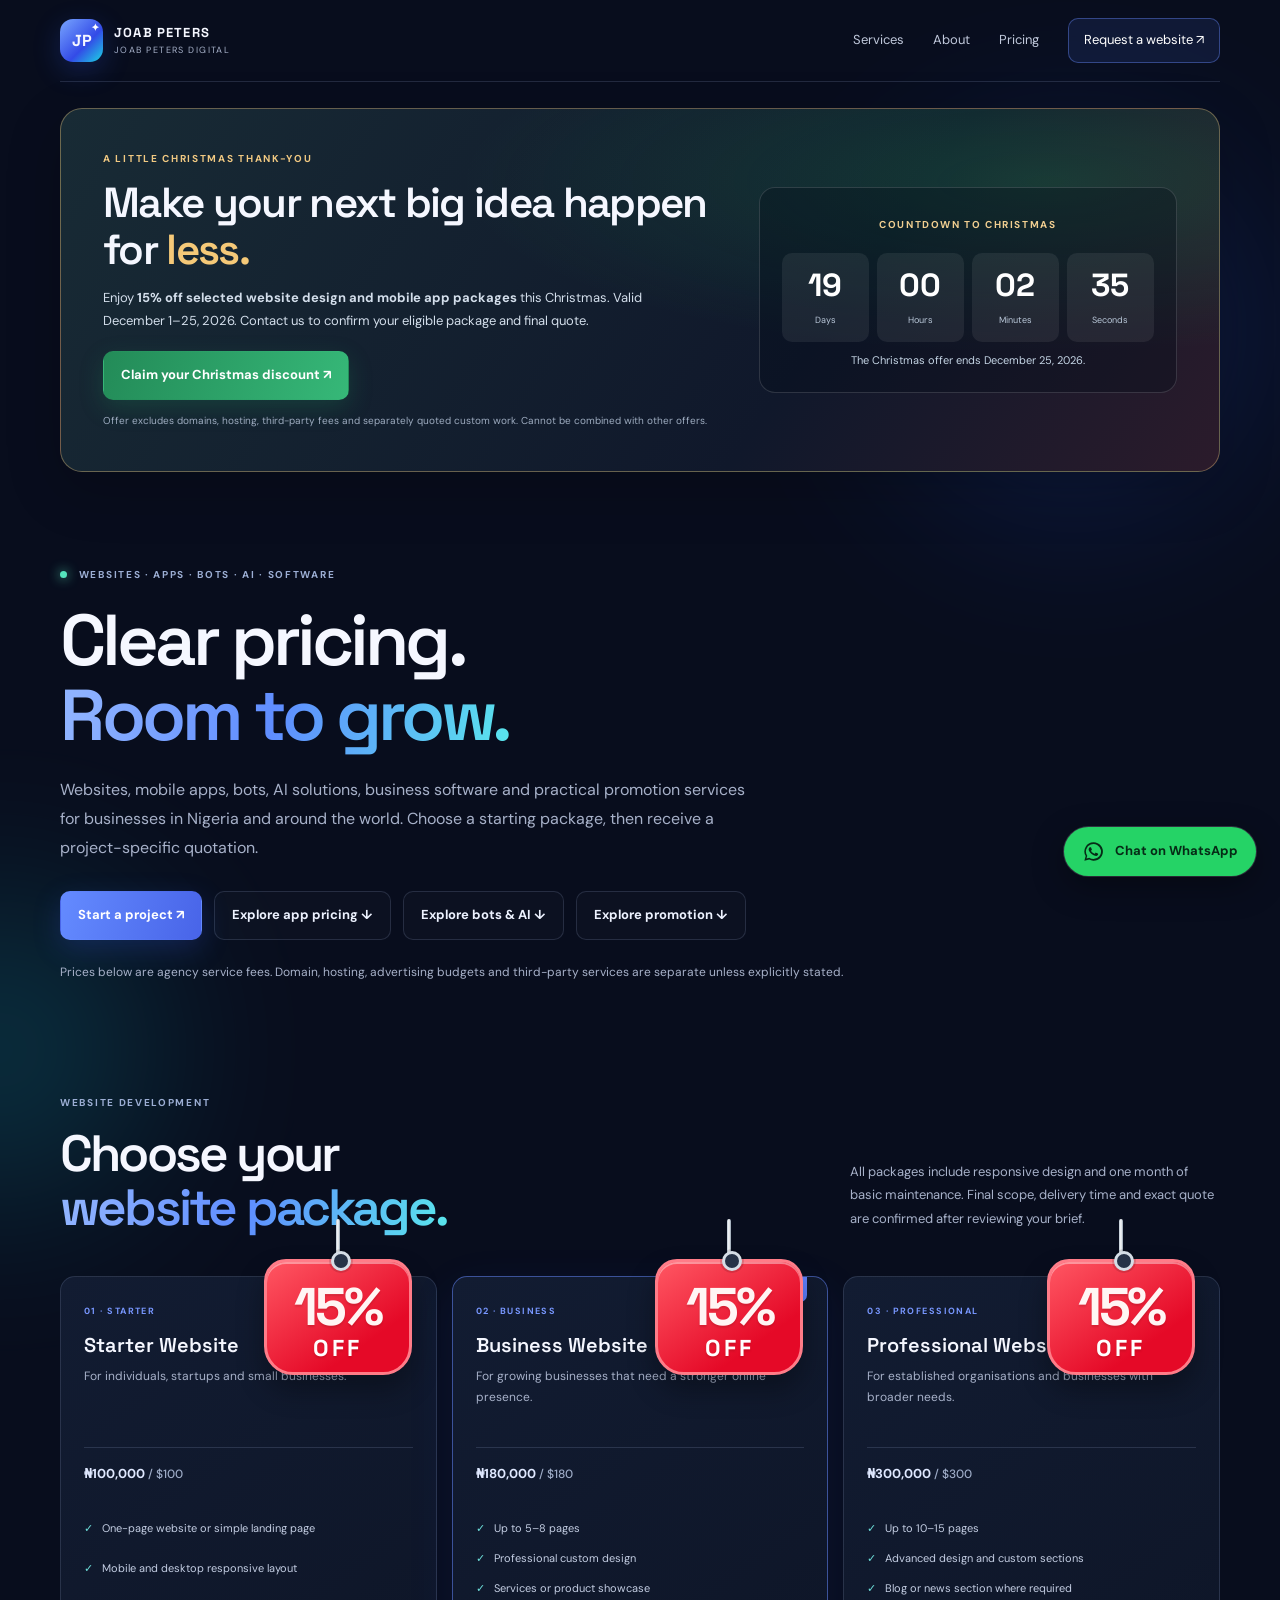
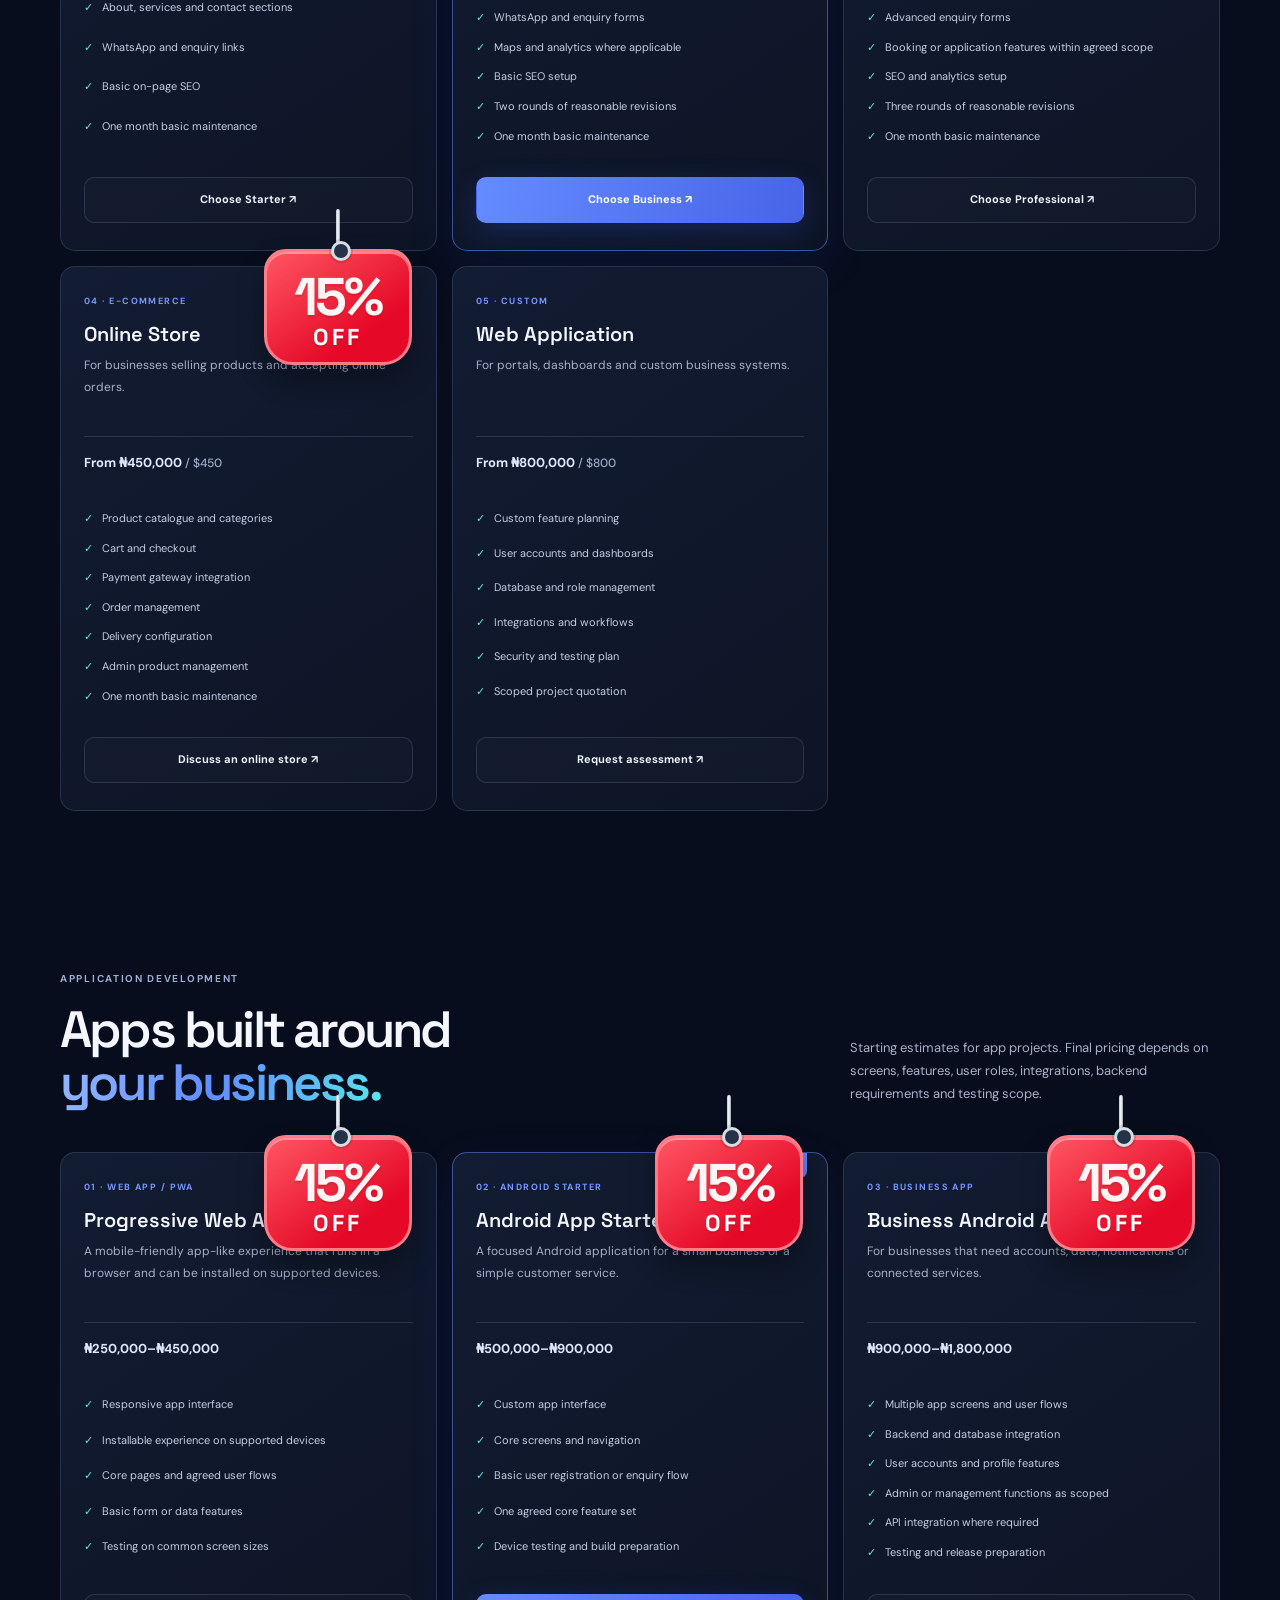
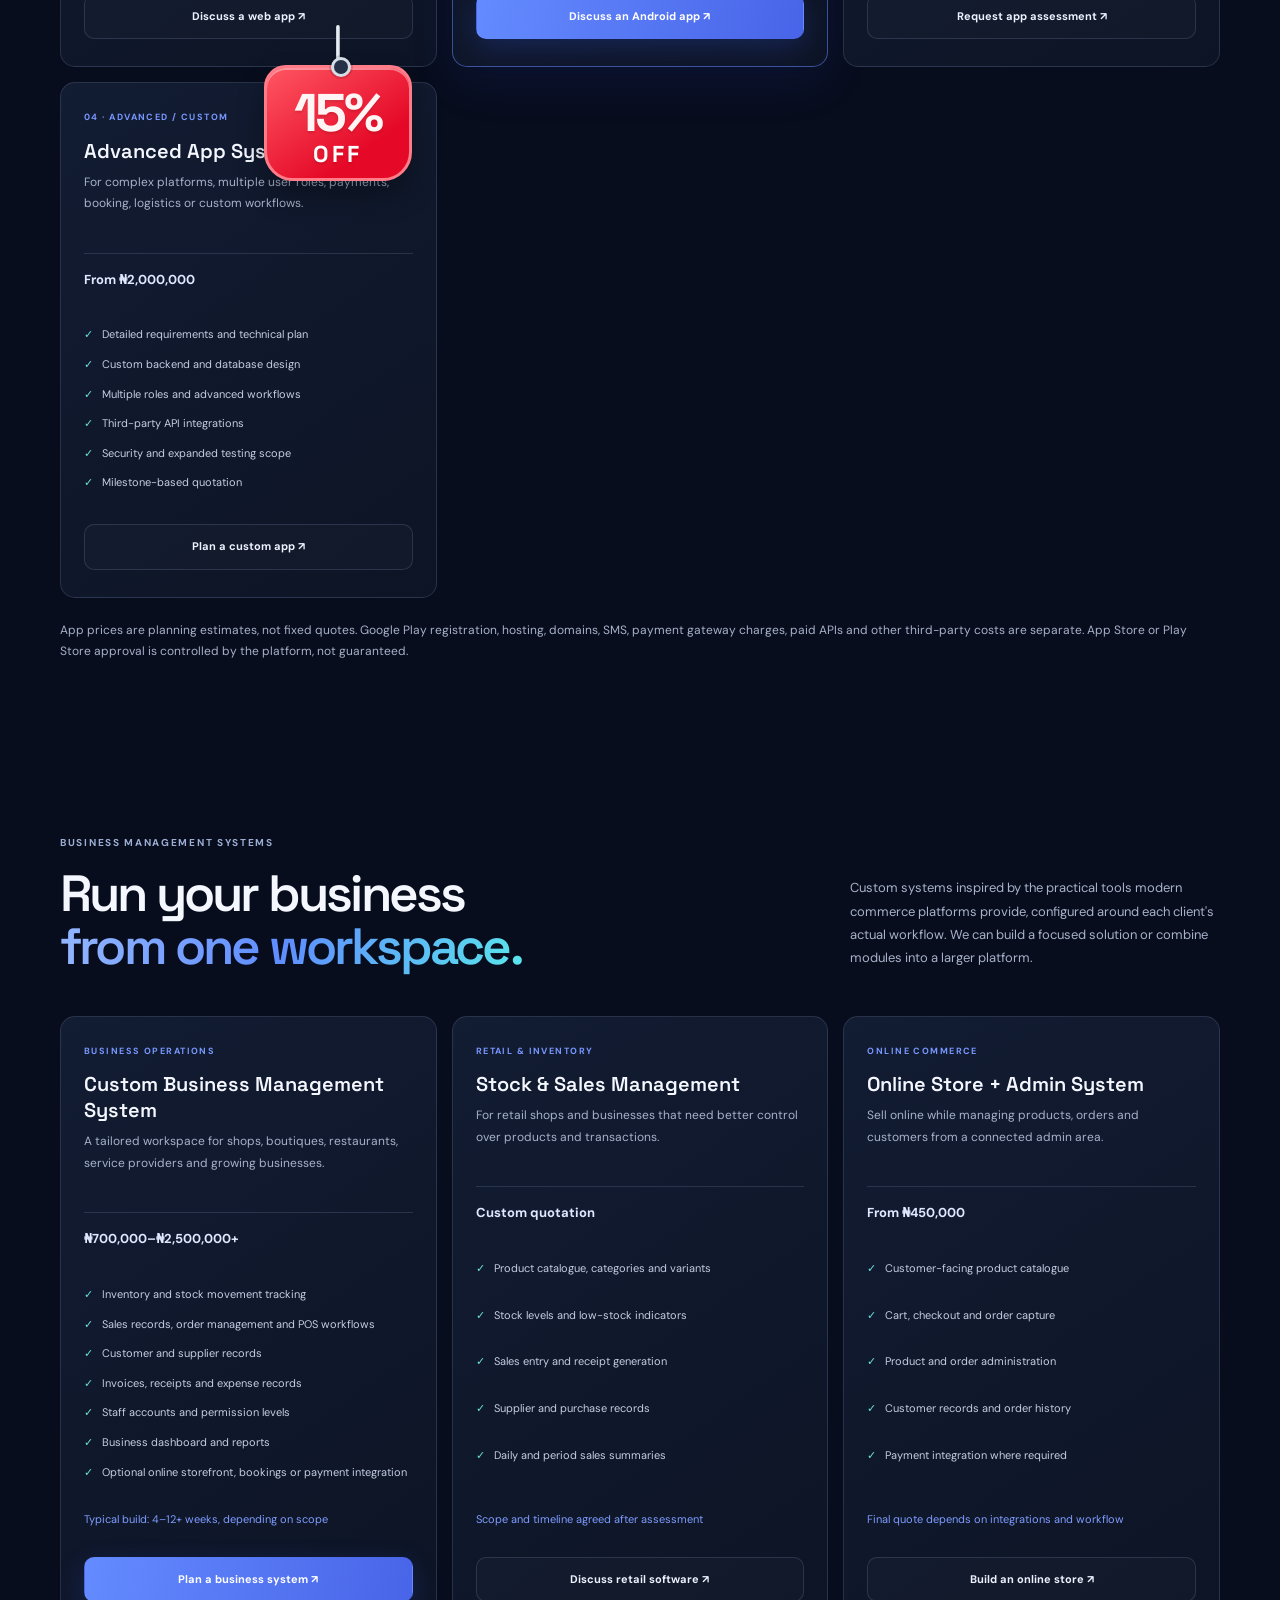
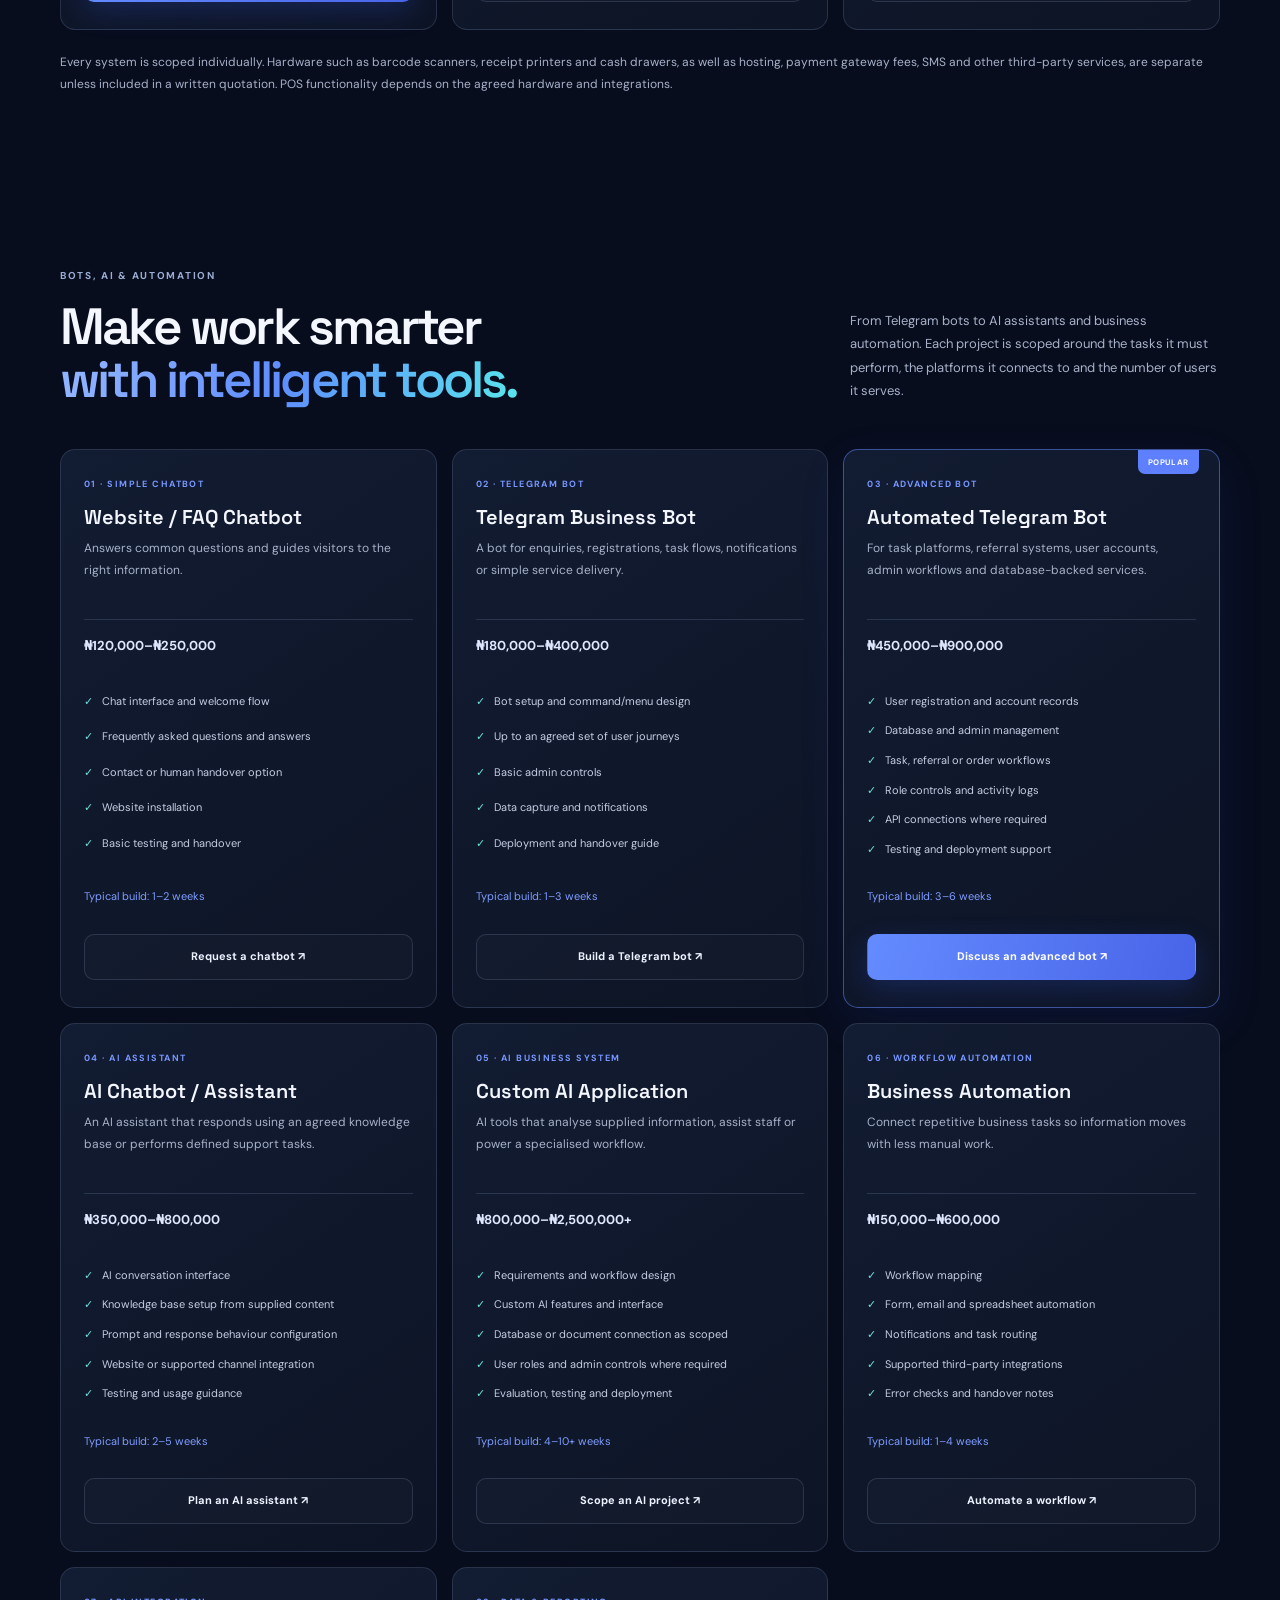
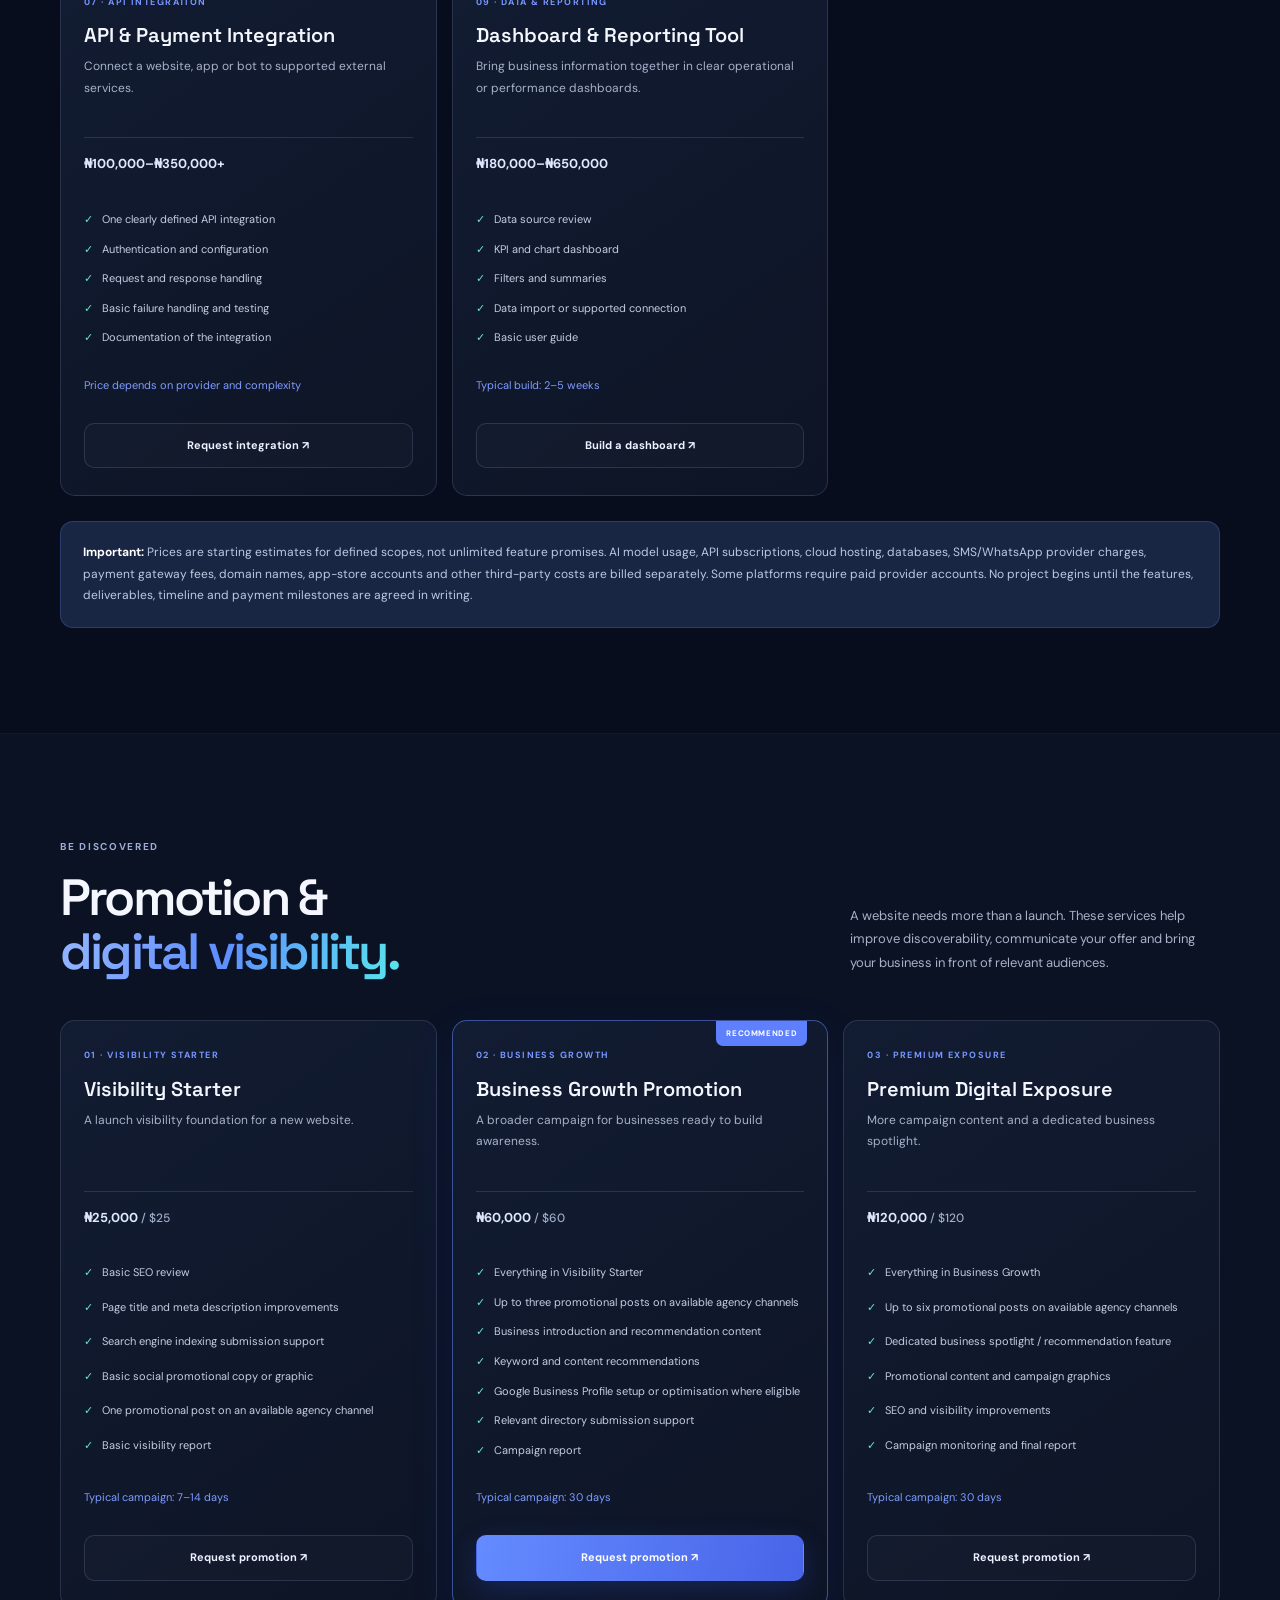
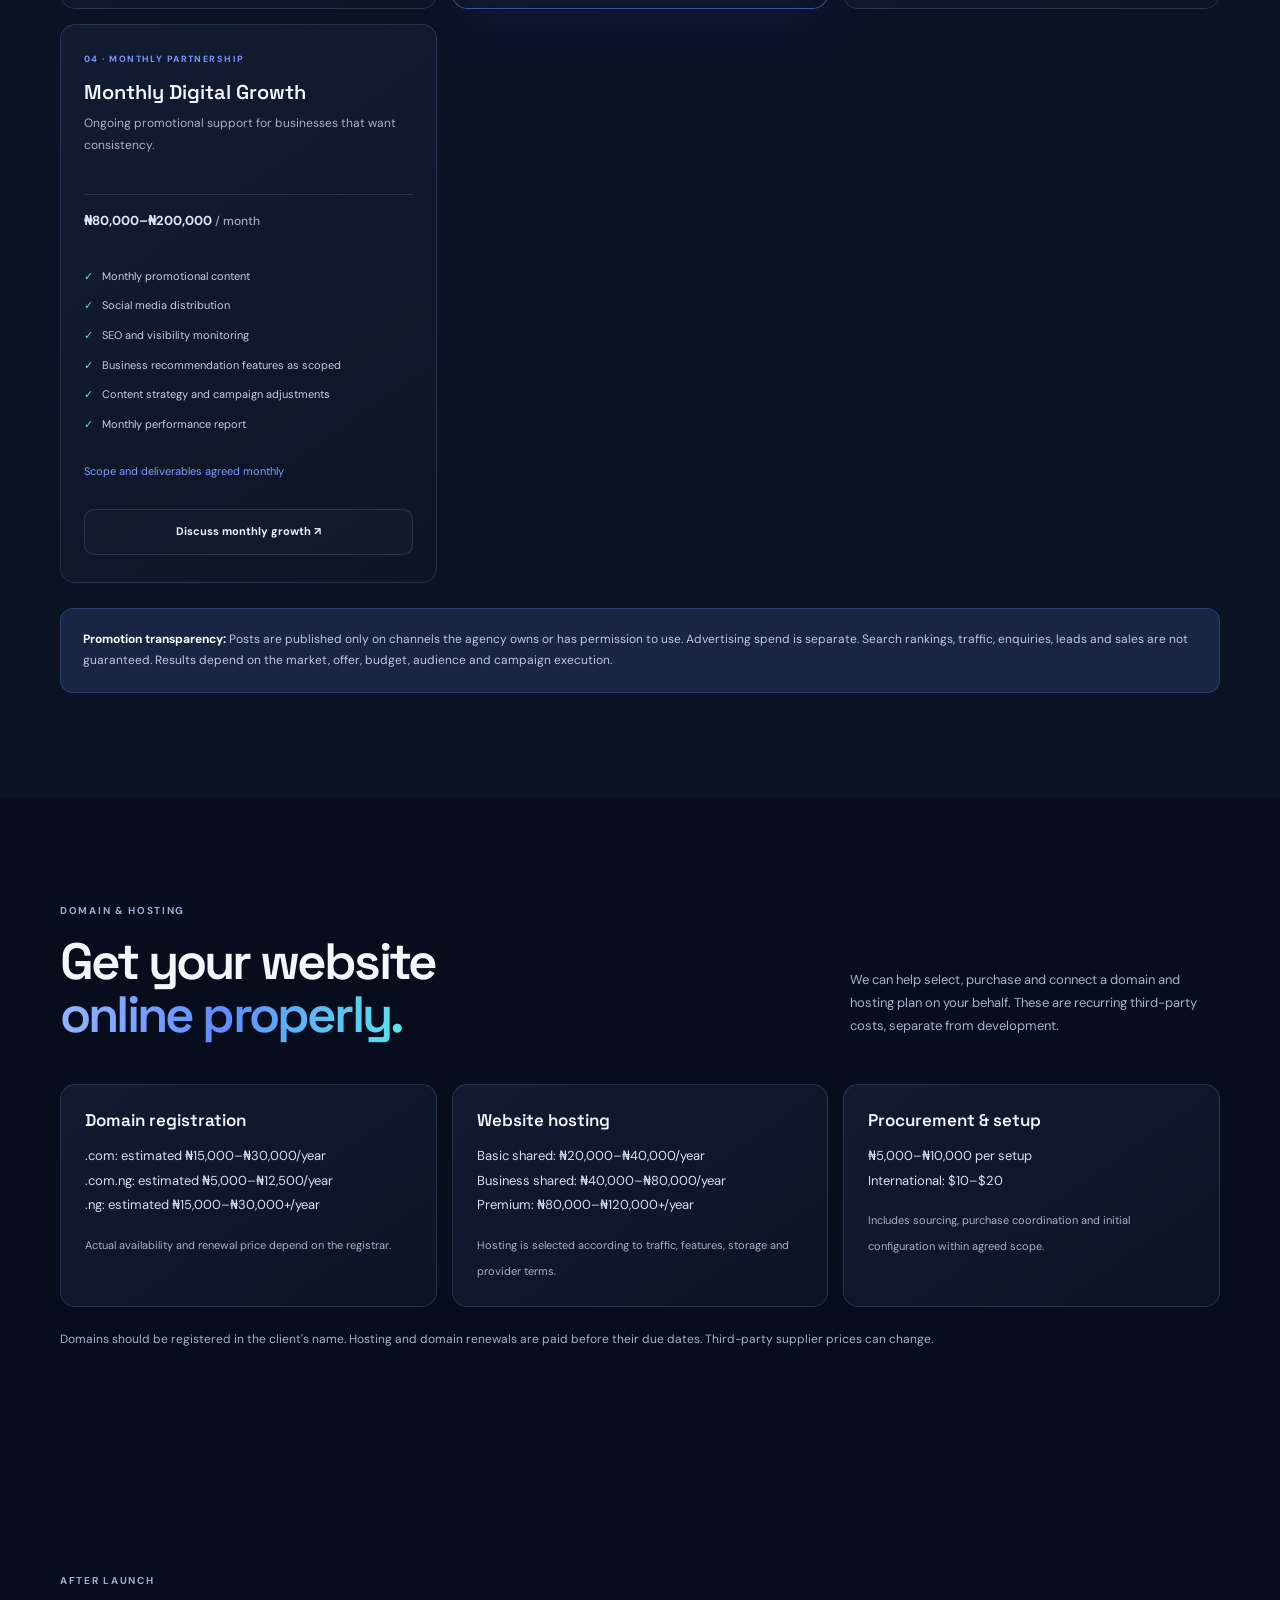
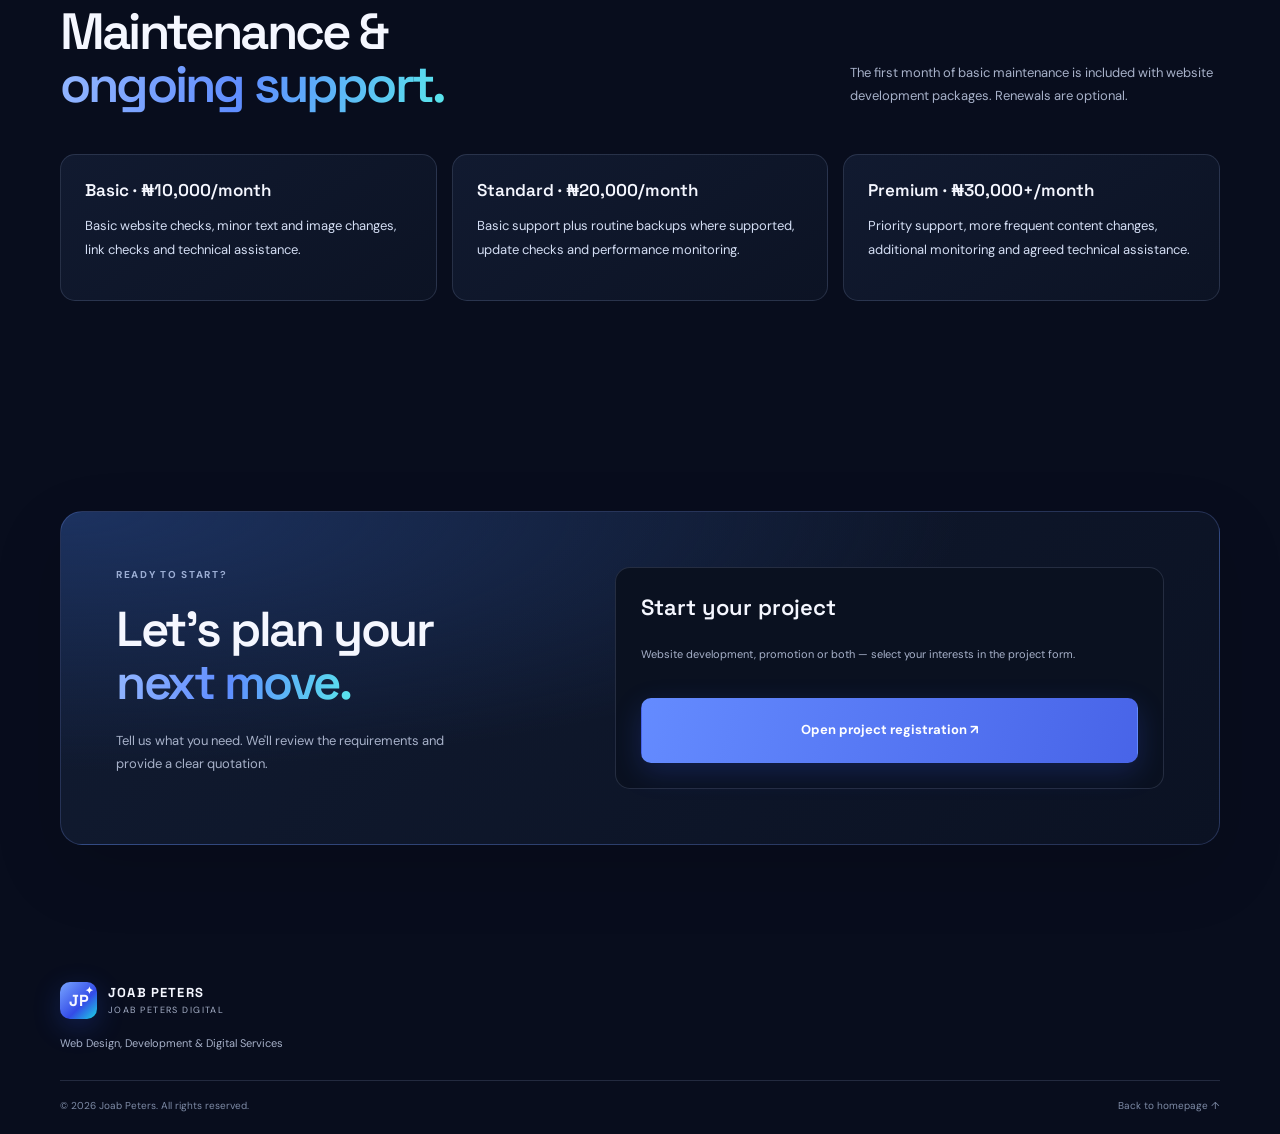
==== pricing.html @ b7e0d817 "Add dedicated business management system services and pricing" ====
<!doctype html>
<html lang="en"><head><meta charset="utf-8"><meta name="viewport" content="width=device-width, initial-scale=1"><meta name="description" content="Joab Peters Digital website, mobile app, chatbot, AI, automation, software, promotion and maintenance pricing."><meta name="theme-color" content="#080d1d"><title>Pricing & Digital Growth | Joab Peters Digital</title><link rel="icon" href="assets/favicon.svg" type="image/svg+xml"><link rel="stylesheet" href="styles.css"></head>
<body><div class="ambient ambient-one"></div><div class="ambient ambient-two"></div><header class="site-header"><a class="brand" href="index.html"><span class="brand-mark">JP<span>✦</span></span><span class="brand-copy"><b>JOAB PETERS</b><small>JOAB PETERS DIGITAL</small></span></a><button class="menu-toggle" aria-label="Open navigation" aria-expanded="false">☰</button><nav class="nav"><a href="index.html#services">Services</a><a href="index.html#about">About</a><a href="pricing.html">Pricing</a><a class="nav-cta" href="request.html">Request a website ↗</a></nav></header>
<main><section class="christmas-promo" id="christmas-promo" hidden aria-label="Christmas promotion"><div class="christmas-promo-inner"><div class="christmas-copy"><p class="eyebrow">A LITTLE CHRISTMAS THANK-YOU</p><h2>Make your next big idea happen for <span>less.</span></h2><p>Enjoy <strong>15% off selected website design and mobile app packages</strong> this Christmas. Valid December 1–25, 2026. Contact us to confirm your eligible package and final quote.</p><a class="button button-primary" href="request.html">Claim your Christmas discount ↗</a><small>Offer excludes domains, hosting, third-party fees and separately quoted custom work. Cannot be combined with other offers.</small></div><div class="christmas-countdown" aria-live="polite"><span class="countdown-label">COUNTDOWN TO CHRISTMAS</span><div class="countdown-units"><div><b data-count-days>--</b><small>Days</small></div><div><b data-count-hours>--</b><small>Hours</small></div><div><b data-count-minutes>--</b><small>Minutes</small></div><div><b data-count-seconds>--</b><small>Seconds</small></div></div><p data-count-message>Our Christmas offer is here.</p></div></div></section><section class="pricing-hero section-wrap"><p class="eyebrow"><span class="status-dot"></span> WEBSITES · APPS · BOTS · AI · SOFTWARE</p><h1>Clear pricing.<br><span class="gradient-text">Room to grow.</span></h1><p class="hero-intro">Websites, mobile apps, bots, AI solutions, business software and practical promotion services for businesses in Nigeria and around the world. Choose a starting package, then receive a project-specific quotation.</p><div class="hero-actions"><a class="button button-primary" href="request.html">Start a project ↗</a><a class="button button-ghost" href="#apps">Explore app pricing ↓</a><a class="button button-ghost" href="#bots-ai">Explore bots & AI ↓</a><a class="button button-ghost" href="#promotion">Explore promotion ↓</a></div><p class="pricing-note">Prices below are agency service fees. Domain, hosting, advertising budgets and third-party services are separate unless explicitly stated.</p></section>
<section class="section-wrap section pricing-page-section"><div class="section-heading"><div><p class="eyebrow">WEBSITE DEVELOPMENT</p><h2>Choose your<br><span class="gradient-text">website package.</span></h2></div><p>All packages include responsive design and one month of basic maintenance. Final scope, delivery time and exact quote are confirmed after reviewing your brief.</p></div><div class="pricing-grid pricing-page-grid">
<article class="price-card"><span class="price-label">01 · STARTER</span><span class="discount-hanger" aria-label="15 percent off">15%<small>OFF</small></span><h3>Starter Website</h3><p class="price-desc">For individuals, startups and small businesses.</p><div class="price-value">₦100,000 <small>/ $100</small></div><ul><li>One-page website or simple landing page</li><li>Mobile and desktop responsive layout</li><li>About, services and contact sections</li><li>WhatsApp and enquiry links</li><li>Basic on-page SEO</li><li>One month basic maintenance</li></ul><a class="button button-outline" href="request.html">Choose Starter ↗</a></article>
<article class="price-card price-featured"><span class="popular-tag">POPULAR OPTION</span><span class="price-label">02 · BUSINESS</span><span class="discount-hanger" aria-label="15 percent off">15%<small>OFF</small></span><h3>Business Website</h3><p class="price-desc">For growing businesses that need a stronger online presence.</p><div class="price-value">₦180,000 <small>/ $180</small></div><ul><li>Up to 5–8 pages</li><li>Professional custom design</li><li>Services or product showcase</li><li>WhatsApp and enquiry forms</li><li>Maps and analytics where applicable</li><li>Basic SEO setup</li><li>Two rounds of reasonable revisions</li><li>One month basic maintenance</li></ul><a class="button button-primary" href="request.html">Choose Business ↗</a></article>
<article class="price-card"><span class="price-label">03 · PROFESSIONAL</span><span class="discount-hanger" aria-label="15 percent off">15%<small>OFF</small></span><h3>Professional Website</h3><p class="price-desc">For established organisations and businesses with broader needs.</p><div class="price-value">₦300,000 <small>/ $300</small></div><ul><li>Up to 10–15 pages</li><li>Advanced design and custom sections</li><li>Blog or news section where required</li><li>Advanced enquiry forms</li><li>Booking or application features within agreed scope</li><li>SEO and analytics setup</li><li>Three rounds of reasonable revisions</li><li>One month basic maintenance</li></ul><a class="button button-outline" href="request.html">Choose Professional ↗</a></article>
<article class="price-card"><span class="price-label">04 · E-COMMERCE</span><span class="discount-hanger" aria-label="15 percent off">15%<small>OFF</small></span><h3>Online Store</h3><p class="price-desc">For businesses selling products and accepting online orders.</p><div class="price-value">From ₦450,000 <small>/ $450</small></div><ul><li>Product catalogue and categories</li><li>Cart and checkout</li><li>Payment gateway integration</li><li>Order management</li><li>Delivery configuration</li><li>Admin product management</li><li>One month basic maintenance</li></ul><a class="button button-outline" href="request.html">Discuss an online store ↗</a></article>
<article class="price-card"><span class="price-label">05 · CUSTOM</span><h3>Web Application</h3><p class="price-desc">For portals, dashboards and custom business systems.</p><div class="price-value">From ₦800,000 <small>/ $800</small></div><ul><li>Custom feature planning</li><li>User accounts and dashboards</li><li>Database and role management</li><li>Integrations and workflows</li><li>Security and testing plan</li><li>Scoped project quotation</li></ul><a class="button button-outline" href="request.html">Request assessment ↗</a></article></div></section>
<section class="section-wrap section pricing-page-section" id="apps"><div class="section-heading"><div><p class="eyebrow">APPLICATION DEVELOPMENT</p><h2>Apps built around<br><span class="gradient-text">your business.</span></h2></div><p>Starting estimates for app projects. Final pricing depends on screens, features, user roles, integrations, backend requirements and testing scope.</p></div><div class="pricing-grid">
<article class="price-card"><span class="price-label">01 · WEB APP / PWA</span><span class="discount-hanger" aria-label="15 percent off">15%<small>OFF</small></span><h3>Progressive Web App</h3><p class="price-desc">A mobile-friendly app-like experience that runs in a browser and can be installed on supported devices.</p><div class="price-value">₦250,000–₦450,000</div><ul><li>Responsive app interface</li><li>Installable experience on supported devices</li><li>Core pages and agreed user flows</li><li>Basic form or data features</li><li>Testing on common screen sizes</li></ul><a class="button button-outline" href="request.html">Discuss a web app ↗</a></article>
<article class="price-card price-featured"><span class="popular-tag">POPULAR APP START</span><span class="price-label">02 · ANDROID STARTER</span><span class="discount-hanger" aria-label="15 percent off">15%<small>OFF</small></span><h3>Android App Starter</h3><p class="price-desc">A focused Android application for a small business or a simple customer service.</p><div class="price-value">₦500,000–₦900,000</div><ul><li>Custom app interface</li><li>Core screens and navigation</li><li>Basic user registration or enquiry flow</li><li>One agreed core feature set</li><li>Device testing and build preparation</li></ul><a class="button button-primary" href="request.html">Discuss an Android app ↗</a></article>
<article class="price-card"><span class="price-label">03 · BUSINESS APP</span><span class="discount-hanger" aria-label="15 percent off">15%<small>OFF</small></span><h3>Business Android App</h3><p class="price-desc">For businesses that need accounts, data, notifications or connected services.</p><div class="price-value">₦900,000–₦1,800,000</div><ul><li>Multiple app screens and user flows</li><li>Backend and database integration</li><li>User accounts and profile features</li><li>Admin or management functions as scoped</li><li>API integration where required</li><li>Testing and release preparation</li></ul><a class="button button-outline" href="request.html">Request app assessment ↗</a></article>
<article class="price-card"><span class="price-label">04 · ADVANCED / CUSTOM</span><span class="discount-hanger" aria-label="15 percent off">15%<small>OFF</small></span><h3>Advanced App System</h3><p class="price-desc">For complex platforms, multiple user roles, payments, booking, logistics or custom workflows.</p><div class="price-value">From ₦2,000,000</div><ul><li>Detailed requirements and technical plan</li><li>Custom backend and database design</li><li>Multiple roles and advanced workflows</li><li>Third-party API integrations</li><li>Security and expanded testing scope</li><li>Milestone-based quotation</li></ul><a class="button button-outline" href="request.html">Plan a custom app ↗</a></article></div><p class="pricing-footnote">App prices are planning estimates, not fixed quotes. Google Play registration, hosting, domains, SMS, payment gateway charges, paid APIs and other third-party costs are separate. App Store or Play Store approval is controlled by the platform, not guaranteed.</p></section>
<section class="section-wrap section pricing-page-section" id="business-systems"><div class="section-heading"><div><p class="eyebrow">BUSINESS MANAGEMENT SYSTEMS</p><h2>Run your business<br><span class="gradient-text">from one workspace.</span></h2></div><p>Custom systems inspired by the practical tools modern commerce platforms provide, configured around each client's actual workflow. We can build a focused solution or combine modules into a larger platform.</p></div><div class="pricing-grid"><article class="price-card"><span class="price-label">BUSINESS OPERATIONS</span><h3>Custom Business Management System</h3><p class="price-desc">A tailored workspace for shops, boutiques, restaurants, service providers and growing businesses.</p><div class="price-value">₦700,000–₦2,500,000+</div><ul><li>Inventory and stock movement tracking</li><li>Sales records, order management and POS workflows</li><li>Customer and supplier records</li><li>Invoices, receipts and expense records</li><li>Staff accounts and permission levels</li><li>Business dashboard and reports</li><li>Optional online storefront, bookings or payment integration</li></ul><p class="package-duration">Typical build: 4–12+ weeks, depending on scope</p><a class="button button-primary" href="request.html">Plan a business system ↗</a></article><article class="price-card"><span class="price-label">RETAIL & INVENTORY</span><h3>Stock & Sales Management</h3><p class="price-desc">For retail shops and businesses that need better control over products and transactions.</p><div class="price-value">Custom quotation</div><ul><li>Product catalogue, categories and variants</li><li>Stock levels and low-stock indicators</li><li>Sales entry and receipt generation</li><li>Supplier and purchase records</li><li>Daily and period sales summaries</li></ul><p class="package-duration">Scope and timeline agreed after assessment</p><a class="button button-outline" href="request.html">Discuss retail software ↗</a></article><article class="price-card"><span class="price-label">ONLINE COMMERCE</span><h3>Online Store + Admin System</h3><p class="price-desc">Sell online while managing products, orders and customers from a connected admin area.</p><div class="price-value">From ₦450,000</div><ul><li>Customer-facing product catalogue</li><li>Cart, checkout and order capture</li><li>Product and order administration</li><li>Customer records and order history</li><li>Payment integration where required</li></ul><p class="package-duration">Final quote depends on integrations and workflow</p><a class="button button-outline" href="request.html">Build an online store ↗</a></article></div><p class="pricing-footnote">Every system is scoped individually. Hardware such as barcode scanners, receipt printers and cash drawers, as well as hosting, payment gateway fees, SMS and other third-party services, are separate unless included in a written quotation. POS functionality depends on the agreed hardware and integrations.</p></section>
<section class="section-wrap section pricing-page-section" id="bots-ai"><div class="section-heading"><div><p class="eyebrow">BOTS, AI & AUTOMATION</p><h2>Make work smarter<br><span class="gradient-text">with intelligent tools.</span></h2></div><p>From Telegram bots to AI assistants and business automation. Each project is scoped around the tasks it must perform, the platforms it connects to and the number of users it serves.</p></div><div class="pricing-grid">
<article class="price-card"><span class="price-label">01 · SIMPLE CHATBOT</span><h3>Website / FAQ Chatbot</h3><p class="price-desc">Answers common questions and guides visitors to the right information.</p><div class="price-value">₦120,000–₦250,000</div><ul><li>Chat interface and welcome flow</li><li>Frequently asked questions and answers</li><li>Contact or human handover option</li><li>Website installation</li><li>Basic testing and handover</li></ul><p class="package-duration">Typical build: 1–2 weeks</p><a class="button button-outline" href="request.html">Request a chatbot ↗</a></article>
<article class="price-card"><span class="price-label">02 · TELEGRAM BOT</span><h3>Telegram Business Bot</h3><p class="price-desc">A bot for enquiries, registrations, task flows, notifications or simple service delivery.</p><div class="price-value">₦180,000–₦400,000</div><ul><li>Bot setup and command/menu design</li><li>Up to an agreed set of user journeys</li><li>Basic admin controls</li><li>Data capture and notifications</li><li>Deployment and handover guide</li></ul><p class="package-duration">Typical build: 1–3 weeks</p><a class="button button-outline" href="request.html">Build a Telegram bot ↗</a></article>
<article class="price-card price-featured"><span class="popular-tag">POPULAR</span><span class="price-label">03 · ADVANCED BOT</span><h3>Automated Telegram Bot</h3><p class="price-desc">For task platforms, referral systems, user accounts, admin workflows and database-backed services.</p><div class="price-value">₦450,000–₦900,000</div><ul><li>User registration and account records</li><li>Database and admin management</li><li>Task, referral or order workflows</li><li>Role controls and activity logs</li><li>API connections where required</li><li>Testing and deployment support</li></ul><p class="package-duration">Typical build: 3–6 weeks</p><a class="button button-primary" href="request.html">Discuss an advanced bot ↗</a></article>
<article class="price-card"><span class="price-label">04 · AI ASSISTANT</span><h3>AI Chatbot / Assistant</h3><p class="price-desc">An AI assistant that responds using an agreed knowledge base or performs defined support tasks.</p><div class="price-value">₦350,000–₦800,000</div><ul><li>AI conversation interface</li><li>Knowledge base setup from supplied content</li><li>Prompt and response behaviour configuration</li><li>Website or supported channel integration</li><li>Testing and usage guidance</li></ul><p class="package-duration">Typical build: 2–5 weeks</p><a class="button button-outline" href="request.html">Plan an AI assistant ↗</a></article>
<article class="price-card"><span class="price-label">05 · AI BUSINESS SYSTEM</span><h3>Custom AI Application</h3><p class="price-desc">AI tools that analyse supplied information, assist staff or power a specialised workflow.</p><div class="price-value">₦800,000–₦2,500,000+</div><ul><li>Requirements and workflow design</li><li>Custom AI features and interface</li><li>Database or document connection as scoped</li><li>User roles and admin controls where required</li><li>Evaluation, testing and deployment</li></ul><p class="package-duration">Typical build: 4–10+ weeks</p><a class="button button-outline" href="request.html">Scope an AI project ↗</a></article>
<article class="price-card"><span class="price-label">06 · WORKFLOW AUTOMATION</span><h3>Business Automation</h3><p class="price-desc">Connect repetitive business tasks so information moves with less manual work.</p><div class="price-value">₦150,000–₦600,000</div><ul><li>Workflow mapping</li><li>Form, email and spreadsheet automation</li><li>Notifications and task routing</li><li>Supported third-party integrations</li><li>Error checks and handover notes</li></ul><p class="package-duration">Typical build: 1–4 weeks</p><a class="button button-outline" href="request.html">Automate a workflow ↗</a></article>
<article class="price-card"><span class="price-label">07 · API INTEGRATION</span><h3>API & Payment Integration</h3><p class="price-desc">Connect a website, app or bot to supported external services.</p><div class="price-value">₦100,000–₦350,000+</div><ul><li>One clearly defined API integration</li><li>Authentication and configuration</li><li>Request and response handling</li><li>Basic failure handling and testing</li><li>Documentation of the integration</li></ul><p class="package-duration">Price depends on provider and complexity</p><a class="button button-outline" href="request.html">Request integration ↗</a></article>

<article class="price-card"><span class="price-label">09 · DATA & REPORTING</span><h3>Dashboard & Reporting Tool</h3><p class="price-desc">Bring business information together in clear operational or performance dashboards.</p><div class="price-value">₦180,000–₦650,000</div><ul><li>Data source review</li><li>KPI and chart dashboard</li><li>Filters and summaries</li><li>Data import or supported connection</li><li>Basic user guide</li></ul><p class="package-duration">Typical build: 2–5 weeks</p><a class="button button-outline" href="request.html">Build a dashboard ↗</a></article>
</div><div class="promotion-disclaimer"><b>Important:</b> Prices are starting estimates for defined scopes, not unlimited feature promises. AI model usage, API subscriptions, cloud hosting, databases, SMS/WhatsApp provider charges, payment gateway fees, domain names, app-store accounts and other third-party costs are billed separately. Some platforms require paid provider accounts. No project begins until the features, deliverables, timeline and payment milestones are agreed in writing.</div></section>
<section class="section pricing-section" id="promotion"><div class="section-wrap"><div class="section-heading"><div><p class="eyebrow">BE DISCOVERED</p><h2>Promotion &<br><span class="gradient-text">digital visibility.</span></h2></div><p>A website needs more than a launch. These services help improve discoverability, communicate your offer and bring your business in front of relevant audiences.</p></div><div class="pricing-grid">
<article class="price-card"><span class="price-label">01 · VISIBILITY STARTER</span><h3>Visibility Starter</h3><p class="price-desc">A launch visibility foundation for a new website.</p><div class="price-value">₦25,000 <small>/ $25</small></div><ul><li>Basic SEO review</li><li>Page title and meta description improvements</li><li>Search engine indexing submission support</li><li>Basic social promotional copy or graphic</li><li>One promotional post on an available agency channel</li><li>Basic visibility report</li></ul><p class="package-duration">Typical campaign: 7–14 days</p><a class="button button-outline" href="request.html">Request promotion ↗</a></article>
<article class="price-card price-featured"><span class="popular-tag">RECOMMENDED</span><span class="price-label">02 · BUSINESS GROWTH</span><h3>Business Growth Promotion</h3><p class="price-desc">A broader campaign for businesses ready to build awareness.</p><div class="price-value">₦60,000 <small>/ $60</small></div><ul><li>Everything in Visibility Starter</li><li>Up to three promotional posts on available agency channels</li><li>Business introduction and recommendation content</li><li>Keyword and content recommendations</li><li>Google Business Profile setup or optimisation where eligible</li><li>Relevant directory submission support</li><li>Campaign report</li></ul><p class="package-duration">Typical campaign: 30 days</p><a class="button button-primary" href="request.html">Request promotion ↗</a></article>
<article class="price-card"><span class="price-label">03 · PREMIUM EXPOSURE</span><h3>Premium Digital Exposure</h3><p class="price-desc">More campaign content and a dedicated business spotlight.</p><div class="price-value">₦120,000 <small>/ $120</small></div><ul><li>Everything in Business Growth</li><li>Up to six promotional posts on available agency channels</li><li>Dedicated business spotlight / recommendation feature</li><li>Promotional content and campaign graphics</li><li>SEO and visibility improvements</li><li>Campaign monitoring and final report</li></ul><p class="package-duration">Typical campaign: 30 days</p><a class="button button-outline" href="request.html">Request promotion ↗</a></article>
<article class="price-card"><span class="price-label">04 · MONTHLY PARTNERSHIP</span><h3>Monthly Digital Growth</h3><p class="price-desc">Ongoing promotional support for businesses that want consistency.</p><div class="price-value">₦80,000–₦200,000 <small>/ month</small></div><ul><li>Monthly promotional content</li><li>Social media distribution</li><li>SEO and visibility monitoring</li><li>Business recommendation features as scoped</li><li>Content strategy and campaign adjustments</li><li>Monthly performance report</li></ul><p class="package-duration">Scope and deliverables agreed monthly</p><a class="button button-outline" href="request.html">Discuss monthly growth ↗</a></article></div><div class="promotion-disclaimer"><b>Promotion transparency:</b> Posts are published only on channels the agency owns or has permission to use. Advertising spend is separate. Search rankings, traffic, enquiries, leads and sales are not guaranteed. Results depend on the market, offer, budget, audience and campaign execution.</div></div></section>
<section class="section-wrap section"><div class="section-heading"><div><p class="eyebrow">DOMAIN & HOSTING</p><h2>Get your website<br><span class="gradient-text">online properly.</span></h2></div><p>We can help select, purchase and connect a domain and hosting plan on your behalf. These are recurring third-party costs, separate from development.</p></div><div class="support-grid"><article class="support-card"><h3>Domain registration</h3><p>.com: estimated ₦15,000–₦30,000/year<br>.com.ng: estimated ₦5,000–₦12,500/year<br>.ng: estimated ₦15,000–₦30,000+/year</p><small>Actual availability and renewal price depend on the registrar.</small></article><article class="support-card"><h3>Website hosting</h3><p>Basic shared: ₦20,000–₦40,000/year<br>Business shared: ₦40,000–₦80,000/year<br>Premium: ₦80,000–₦120,000+/year</p><small>Hosting is selected according to traffic, features, storage and provider terms.</small></article><article class="support-card"><h3>Procurement & setup</h3><p>₦5,000–₦10,000 per setup<br>International: $10–$20</p><small>Includes sourcing, purchase coordination and initial configuration within agreed scope.</small></article></div><p class="pricing-footnote">Domains should be registered in the client's name. Hosting and domain renewals are paid before their due dates. Third-party supplier prices can change.</p></section>
<section class="section-wrap section"><div class="section-heading"><div><p class="eyebrow">AFTER LAUNCH</p><h2>Maintenance &<br><span class="gradient-text">ongoing support.</span></h2></div><p>The first month of basic maintenance is included with website development packages. Renewals are optional.</p></div><div class="support-grid"><article class="support-card"><h3>Basic · ₦10,000/month</h3><p>Basic website checks, minor text and image changes, link checks and technical assistance.</p></article><article class="support-card"><h3>Standard · ₦20,000/month</h3><p>Basic support plus routine backups where supported, update checks and performance monitoring.</p></article><article class="support-card"><h3>Premium · ₦30,000+/month</h3><p>Priority support, more frequent content changes, additional monitoring and agreed technical assistance.</p></article></div></section>
<section class="section-wrap section"><div class="contact-panel"><div class="contact-copy"><p class="eyebrow">READY TO START?</p><h2>Let's plan your<br><span class="gradient-text">next move.</span></h2><p>Tell us what you need. We'll review the requirements and provide a clear quotation.</p></div><div class="contact-form"><h3>Start your project</h3><p>Website development, promotion or both — select your interests in the project form.</p><a class="button button-primary" href="request.html">Open project registration ↗</a></div></div></section></main>
<a class="whatsapp-float" href="https://wa.me/2348167224874?text=Hello%20Joab%20Peters%20Digital%2C%20I%27d%20like%20to%20make%20an%20enquiry." target="_blank" rel="noopener noreferrer" aria-label="Chat with Joab Peters Digital on WhatsApp"><svg viewBox="0 0 32 32" aria-hidden="true"><path d="M16.02 3.2A12.7 12.7 0 0 0 5.1 22.37L3.3 28.9l6.7-1.76A12.8 12.8 0 1 0 16.02 3.2Zm0 23.3c-1.9 0-3.77-.5-5.4-1.48l-.39-.23-3.98 1.04 1.06-3.87-.25-.4a10.5 10.5 0 1 1 8.96 4.94Zm5.77-7.87c-.32-.16-1.9-.94-2.2-1.05-.3-.11-.52-.16-.74.16-.22.32-.84 1.05-1.03 1.27-.19.21-.38.24-.7.08-.32-.16-1.36-.5-2.6-1.6-.96-.86-1.61-1.92-1.8-2.24-.19-.32-.02-.5.14-.66.14-.14.32-.38.48-.57.16-.19.21-.32.32-.54.11-.21.05-.4-.03-.56-.08-.16-.73-1.75-1-2.4-.26-.63-.53-.55-.73-.56h-.63c-.22 0-.57.08-.87.4-.3.32-1.14 1.11-1.14 2.7s1.17 3.13 1.33 3.34c.16.21 2.3 3.52 5.58 4.94.78.34 1.39.55 1.86.7.78.25 1.49.22 2.05.13.63-.1 1.9-.78 2.17-1.54.27-.76.27-1.4.19-1.54-.08-.13-.29-.21-.61-.37Z"/></svg><span>Chat on WhatsApp</span></a>
<footer class="site-footer"><div class="footer-brand"><span class="brand-mark">JP<span>✦</span></span><div><b>JOAB PETERS</b><small>JOAB PETERS DIGITAL</small></div></div><p>Web Design, Development & Digital Services</p><div class="footer-bottom"><span>© <span id="year"></span> Joab Peters. All rights reserved.</span><a href="index.html">Back to homepage ↑</a></div></footer><script src="script.js"></script></body></html>
---- styles.css ----
@import url('https://fonts.googleapis.com/css2?family=DM+Sans:wght@400;500;600;700&family=Space+Grotesk:wght@400;500;600;700&display=swap');
:root{--bg:#080d1d;--panel:#10182b;--panel2:#131e35;--text:#f5f7ff;--muted:#a7b1c9;--blue:#5f8dff;--cyan:#53e2ee;--line:rgba(188,205,255,.15);--max:1160px}*{box-sizing:border-box}html{scroll-behavior:smooth;scroll-padding-top:90px}body{margin:0;background:var(--bg);color:var(--text);font-family:'DM Sans',sans-serif;line-height:1.6;overflow-x:hidden}a{color:inherit;text-decoration:none}button,input,textarea,select{font:inherit}.ambient{position:absolute;pointer-events:none;filter:blur(90px);opacity:.18;z-index:-1;border-radius:50%}.ambient-one{width:360px;height:360px;background:#2b64ff;top:150px;right:2%}.ambient-two{width:300px;height:300px;background:#16d4e0;top:900px;left:-150px}.section-wrap{width:min(var(--max),calc(100% - 48px));margin:auto}.site-header{height:82px;display:flex;align-items:center;justify-content:space-between;width:min(var(--max),calc(100% - 48px));margin:auto;border-bottom:1px solid var(--line);position:relative;z-index:10}.brand,.footer-brand{display:flex;align-items:center;gap:11px}.brand-mark{width:43px;height:43px;border-radius:13px;display:grid;place-items:center;background:linear-gradient(135deg,#78a5ff,#334be7 60%,#1bd6e3);box-shadow:0 8px 28px #315dff3b;font:700 16px 'Space Grotesk';position:relative}.brand-mark span{font-size:10px;position:absolute;right:4px;top:2px;color:#fff}.brand-copy,.footer-brand>div{display:grid;line-height:1.3}.brand-copy b,.footer-brand b{font:700 13px 'Space Grotesk';letter-spacing:.09em}.brand-copy small,.footer-brand small{font-size:9px;color:var(--muted);letter-spacing:.16em;margin-top:4px}.nav{display:flex;align-items:center;gap:29px;font-size:13px;color:#c1c9dc}.nav a:hover,.text-link:hover{color:var(--cyan)}.nav .nav-cta{color:#fff;border:1px solid #6a8cff66;background:#547cff1c;padding:11px 15px;border-radius:10px}.nav-cta span{margin-left:10px}.menu-toggle{display:none;background:none;border:1px solid var(--line);border-radius:9px;color:white;padding:8px 11px}.hero{min-height:610px;display:grid;grid-template-columns:1fr 1fr;align-items:center;gap:30px;padding-top:52px;padding-bottom:54px}.eyebrow{font-size:10px;font-weight:700;letter-spacing:.17em;color:#9caed4;margin:0 0 20px}.status-dot{display:inline-block;width:7px;height:7px;border-radius:50%;background:#55e3bc;box-shadow:0 0 12px #55e3bc;margin-right:8px}.hero h1,.section h2,.section-heading h2,.final-cta h2{font:600 clamp(42px,5.4vw,70px)/1.05 'Space Grotesk',sans-serif;letter-spacing:-.055em;margin:0}.gradient-text{background:linear-gradient(105deg,#8fb3ff 5%,#5f8dff 48%,#59e6ec 100%);-webkit-background-clip:text;background-clip:text;color:transparent}.hero-intro{max-width:470px;color:var(--muted);font-size:16px;line-height:1.8;margin:24px 0 28px}.hero-actions{display:flex;gap:12px;flex-wrap:wrap}.button{border:1px solid transparent;display:inline-flex;align-items:center;justify-content:center;gap:20px;padding:13px 17px;border-radius:10px;font-size:13px;font-weight:700;cursor:pointer;transition:transform .2s,box-shadow .2s,background .2s}.button:hover{transform:translateY(-2px)}.button-primary{background:linear-gradient(105deg,#648bff,#4864e8);color:#fff;box-shadow:0 9px 28px #3c5fff35}.button-primary:hover{box-shadow:0 12px 34px #3c5fff55}.button-ghost,.button-outline{border-color:var(--line);background:#ffffff05;color:#edf2ff}.hero-proof{display:flex;align-items:center;gap:13px;margin-top:38px}.avatar-stack{display:flex}.avatar-stack span{width:30px;height:30px;border-radius:50%;display:grid;place-items:center;margin-left:-6px;border:2px solid var(--bg);background:linear-gradient(135deg,#283d6a,#6a90ff);font-size:10px;font-weight:bold}.avatar-stack span:first-child{margin-left:0}.hero-proof p{display:grid;line-height:1.35;margin:0}.hero-proof b{font-size:11px}.hero-proof small{font-size:10px;color:var(--muted);margin-top:4px}.hero-visual{height:465px;position:relative;display:grid;place-items:center;perspective:1000px}.device{width:min(100%,480px);padding:9px;border-radius:17px;background:linear-gradient(140deg,#6b85c7,#17223f 35%,#50628e 60%,#11182a);box-shadow:0 35px 90px #0009,0 0 70px #5279ff24;transform:rotateY(-10deg) rotateX(3deg);position:relative;z-index:2}.device-bar{height:28px;display:flex;align-items:center;gap:5px;padding:0 9px}.device-bar i{width:6px;height:6px;border-radius:50%;background:#ff7c89}.device-bar i:nth-child(2){background:#f7c85c}.device-bar i:nth-child(3){background:#59d7a5}.device-bar span{margin:auto;font-size:9px;color:#a9b5d1}.mock-page{min-height:300px;position:relative;overflow:hidden;border-radius:8px;background:linear-gradient(135deg,#e8edff,#cbd8ff);color:#15244b;padding:17px}.mock-nav{display:flex;justify-content:space-between;font-size:8px;position:relative;z-index:2}.mock-nav b{font:700 10px 'Space Grotesk'}.mock-content{position:relative;z-index:2;margin:40px 0 0 15px}.mock-content small{font-size:7px;letter-spacing:.14em;color:#53699c}.mock-content h3{font:700 34px/1.04 'Space Grotesk';letter-spacing:-.05em;margin:11px 0}.mock-line{height:4px;width:90px;border-radius:5px;background:#92a6e6;margin:15px 0}.mock-button{display:inline-block;background:#253f90;color:white;padding:8px 12px;border-radius:4px;font-size:8px}.mock-orb{position:absolute;width:190px;height:190px;border-radius:50%;right:-20px;top:75px;background:radial-gradient(circle at 32% 25%,#f9ffff 0,#9fe8ff 13%,#617cf6 43%,#343a8c 69%,#151c49 100%);box-shadow:inset -16px -17px 30px #0b164b88,0 20px 40px #5c75cf55}.mock-orb:after{content:"";position:absolute;inset:26px -22px;border:10px solid #fff9;border-radius:50%;transform:rotate(-28deg);box-shadow:0 0 10px #fff8}.mock-footer{position:absolute;bottom:13px;left:17px;right:17px;display:flex;justify-content:space-between;font-size:7px;color:#53699c;border-top:1px solid #8196d6;padding-top:8px}.orbit{position:absolute;border:1px solid #7597ff32;border-radius:50%;transform:rotate(-25deg)}.orbit-a{width:440px;height:260px}.orbit-b{width:350px;height:400px;transform:rotate(55deg)}.floating-chip{position:absolute;z-index:4;display:flex;align-items:center;gap:10px;padding:12px 15px;background:#121d34dd;border:1px solid #a1b8ff38;backdrop-filter:blur(14px);border-radius:12px;box-shadow:0 14px 45px #0005}.floating-chip b,.floating-chip small{display:block}.floating-chip b{font-size:10px}.floating-chip small{font-size:9px;color:#aab7d2;margin-top:3px}.chip-icon,.code-icon{display:grid;place-items:center;width:31px;height:31px;border-radius:9px;background:#5d81ff25;color:#85a3ff;font-size:20px}.code-icon{font:700 11px monospace;color:#56e0e8}.chip-top{top:45px;right:-5px}.chip-bottom{bottom:45px;left:-10px}.sparkle{position:absolute;color:#81a2ff;text-shadow:0 0 20px #6895ff}.sparkle-one{font-size:25px;top:40px;left:50px}.sparkle-two{font-size:34px;right:30px;bottom:55px;color:#62e3e9}.trust-strip{min-height:74px;border-top:1px solid var(--line);border-bottom:1px solid var(--line);display:flex;justify-content:center;align-items:center;gap:32px;color:#8593b1;font-size:9px;letter-spacing:.16em;font-weight:700}.trust-strip i{width:4px;height:4px;border-radius:50%;background:#5c7fff}.section{padding-top:105px;padding-bottom:105px}.section-heading{display:flex;justify-content:space-between;align-items:end;gap:40px;margin-bottom:42px}.section-heading .eyebrow{margin-bottom:16px}.section-heading h2,.section h2{font-size:clamp(34px,4.2vw,51px)}.section-heading>p{max-width:370px;color:var(--muted);font-size:13px;line-height:1.8;margin:0 0 4px}.service-grid{display:grid;grid-template-columns:repeat(4,1fr);gap:14px}.service-card{min-height:265px;padding:23px 20px;border-radius:15px;border:1px solid var(--line);background:linear-gradient(145deg,#111a30,#0c1324);transition:transform .25s,border-color .25s}.service-card:hover{transform:translateY(-5px);border-color:#6587ff77}.service-icon{width:43px;height:43px;display:grid;place-items:center;border-radius:12px;background:linear-gradient(145deg,#4e72ff38,#4ee1eb12);color:#8eb0ff;font-size:22px;margin-bottom:24px}.card-number,.price-label{font-size:9px;letter-spacing:.16em;color:#7897ff;font-weight:700}.service-card h3,.price-card h3{font:600 18px 'Space Grotesk';margin:9px 0}.service-card p,.price-desc{font-size:12px;line-height:1.8;color:var(--muted);margin:0 0 20px}.service-card>a{font-size:11px;font-weight:700;color:#c6d3f8}.service-card>a span{color:var(--cyan);margin-left:7px}.work-section{background:linear-gradient(180deg,#0b1224,#0d1529 50%,#080d1d);border-top:1px solid #ffffff08;border-bottom:1px solid #ffffff08}.work-grid{display:grid;grid-template-columns:1fr 1fr;gap:20px}.work-card{border:1px solid var(--line);border-radius:17px;overflow:hidden;background:#0b1222}.work-art{height:290px;position:relative;display:grid;place-items:center;overflow:hidden}.work-retail .work-art{background:radial-gradient(ellipse at 50% 40%,#39477a,#171f3a 58%,#10182b)}.work-blog .work-art{background:radial-gradient(ellipse at 50% 40%,#23515d,#152a3e 58%,#10182b)}.retail-window,.blog-window{width:68%;height:205px;border-radius:8px;background:#f0f3ff;box-shadow:0 20px 50px #0008;overflow:hidden;color:#14234a;transform:perspective(800px) rotateY(-7deg) rotateX(3deg)}.window-top{height:30px;background:#fff;display:flex;justify-content:space-between;align-items:center;padding:0 12px;font:700 8px 'Space Grotesk'}.window-top span{color:#52689a;font-size:7px}.retail-hero{background:linear-gradient(110deg,#dbe5ff,#b5caff);padding:19px 16px;height:125px;display:flex;flex-direction:column;align-items:flex-start}.retail-hero small,.blog-feature small{font-size:6px;letter-spacing:.14em}.retail-hero b{font:700 23px/1.05 'Space Grotesk';margin:8px 0}.retail-pill{font-size:6px;font-weight:bold;background:#203e91;color:white;padding:5px 7px;border-radius:3px}.retail-items{display:flex;gap:8px;padding:10px}.retail-items i{height:25px;flex:1;border-radius:4px;background:linear-gradient(135deg,#e8eefe,#c6d3f9)}.work-tag{position:absolute;bottom:16px;left:17px;padding:6px 9px;border:1px solid #ffffff38;background:#08101bc9;border-radius:6px;font-size:8px;letter-spacing:.12em}.blog-window{background:#f4f7ff}.blog-head{padding:12px;display:flex;justify-content:space-between;font:700 8px 'Space Grotesk'}.blog-head span{font-size:6px;color:#7584a6}.blog-feature{height:120px;padding:17px;background:linear-gradient(115deg,#d2f5f1,#a8c8ff)}.blog-feature b{display:block;font:700 22px/1.05 'Space Grotesk';margin-top:8px}.blog-line{display:block;width:60px;height:3px;background:#2d648a;margin-top:12px}.blog-cards{display:flex;gap:7px;padding:10px}.blog-cards i{height:24px;flex:1;background:#dbe4fa;border-radius:3px}.work-meta{padding:19px 20px;display:flex;justify-content:space-between;align-items:center}.work-meta h3{font:600 16px 'Space Grotesk';margin:0 0 5px}.work-meta p{font-size:11px;color:var(--muted);margin:0}.work-arrow{width:35px;height:35px;display:grid;place-items:center;border:1px solid var(--line);border-radius:50%;font-size:17px}.portfolio-note{font-size:10px;color:#7e8ba6;margin:17px 0 0}.about-section{display:grid;grid-template-columns:.9fr 1.1fr;align-items:center;gap:90px}.about-visual{min-height:370px;position:relative;display:grid;place-items:center}.about-orb{position:absolute;width:270px;height:270px;border-radius:50%;background:radial-gradient(circle at 30% 25%,#9eeeff,#5d81ff 34%,#2c327d 70%,#10172c);box-shadow:inset -20px -25px 40px #060d2e99,0 20px 70px #3d62ff33}.about-card{position:relative;z-index:2;width:240px;padding:23px;border-radius:15px;background:#111b30e8;border:1px solid #b3c7ff3d;box-shadow:0 25px 60px #0006;transform:rotate(-7deg);backdrop-filter:blur(12px)}.about-monogram{font:700 42px 'Space Grotesk';background:linear-gradient(135deg,#a8d7ff,#5f82ff,#5be1e9);color:transparent;background-clip:text}.about-card p{font:500 17px/1.3 'Space Grotesk';margin:14px 0 22px}.about-caption{font-size:7px;letter-spacing:.13em;color:#9baed2}.mini-badge{position:absolute;bottom:40px;right:4px;background:#192944;border:1px solid #718cff5c;border-radius:11px;padding:12px 16px;font-size:8px;letter-spacing:.15em;transform:rotate(6deg);box-shadow:0 12px 30px #0005}.mini-badge b{color:#71e6ed}.about-copy h2{font-size:clamp(34px,4vw,48px);margin-bottom:22px}.about-copy>p:not(.eyebrow){font-size:13px;color:var(--muted);line-height:1.9}.skill-list{display:flex;flex-wrap:wrap;gap:8px;margin:23px 0}.skill-list span{border:1px solid var(--line);background:#ffffff05;border-radius:7px;padding:7px 10px;font-size:10px;color:#c3d0ec}.text-link{font-size:12px;font-weight:700;color:#d9e4ff}.text-link span{color:var(--cyan);margin-left:7px}.pricing-section{background:#0b1224;border-top:1px solid #ffffff08}.pricing-grid{display:grid;grid-template-columns:repeat(3,1fr);gap:15px}.price-card{padding:27px 23px;border:1px solid var(--line);border-radius:15px;background:linear-gradient(145deg,#121c32,#0d1425);position:relative}.price-featured{border-color:#6488ff85;box-shadow:0 15px 50px #3459ff17}.popular-tag{position:absolute;top:0;right:20px;background:#5e80ff;color:#fff;padding:6px 10px;border-radius:0 0 7px 7px;font-size:8px;letter-spacing:.08em;font-weight:700}.price-card h3{font-size:20px;margin:13px 0 8px}.price-desc{min-height:61px}.price-card ul{list-style:none;margin:20px 0;padding:0;display:grid;gap:12px;font-size:11px;color:#c4cee3}.price-card li:before{content:"✓";color:#6ee1dc;margin-right:9px}.price-value{padding:16px 0;border-top:1px solid var(--line);font-size:13px;font-weight:700;color:#dfe8ff}.price-card .button{width:100%;font-size:11px}.contact-section{padding-top:90px;padding-bottom:100px}.contact-panel{display:grid;grid-template-columns:.9fr 1.1fr;gap:50px;padding:clamp(25px,5vw,55px);border:1px solid #819dff3a;border-radius:22px;background:radial-gradient(ellipse at 0 0,#1c3260 0,transparent 55%),linear-gradient(135deg,#111b31,#0b1223);box-shadow:0 25px 70px #0002}.contact-copy h2{font:600 clamp(36px,4vw,49px)/1.08 'Space Grotesk';letter-spacing:-.05em;margin:0 0 20px}.contact-copy>p:not(.eyebrow){font-size:13px;color:var(--muted);line-height:1.8;max-width:330px}.contact-direct{display:grid;gap:18px;margin-top:35px}.contact-direct a,.contact-direct button{display:grid;text-align:left;border:0;background:none;padding:0;color:inherit;cursor:pointer}.contact-direct span{font-size:8px;letter-spacing:.17em;color:#90a5d0;margin-bottom:5px}.contact-direct b{font-size:12px;font-weight:600;overflow-wrap:anywhere}.contact-form{background:#0a1120;border:1px solid var(--line);border-radius:15px;padding:25px;display:grid;gap:9px}.contact-form h3{font:600 22px 'Space Grotesk';margin:0}.contact-form>p{font-size:11px;color:var(--muted);margin:0 0 9px}.contact-form label{font-size:10px;color:#b8c6e2;margin-top:6px}.contact-form input,.contact-form select,.contact-form textarea{width:100%;border:1px solid #879bd52b;background:#111a2c;color:#f2f5ff;border-radius:8px;padding:11px 12px;outline:none;font-size:12px}.contact-form input:focus,.contact-form select:focus,.contact-form textarea:focus{border-color:#6c8dff}.contact-form input::placeholder,.contact-form textarea::placeholder{color:#6f7d99}.contact-form select option{background:#10182b}.contact-form textarea{resize:vertical}.submit-button{margin-top:7px;width:100%}.form-note{font-size:9px!important;line-height:1.5;color:#8d9bb8!important}.final-cta{border-top:1px solid var(--line);border-bottom:1px solid var(--line);background:radial-gradient(ellipse at 50% 100%,#21396a70,transparent 60%)}.final-cta-inner{text-align:center;padding-top:80px;padding-bottom:80px}.final-cta h2{font-size:clamp(37px,5vw,57px);margin-bottom:27px}.site-footer{width:min(var(--max),calc(100% - 48px));margin:auto;padding:32px 0 20px}.footer-brand .brand-mark{width:37px;height:37px;border-radius:10px}.site-footer>p{font-size:11px;color:var(--muted);margin:16px 0 28px}.footer-bottom{border-top:1px solid var(--line);padding-top:17px;display:flex;justify-content:space-between;color:#7e8ba6;font-size:10px}.footer-bottom a:hover{color:#fff}
@media(max-width:900px){.nav{gap:16px}.hero{grid-template-columns:1fr 1fr;gap:15px}.hero h1{font-size:clamp(42px,6vw,60px)}.hero-visual{transform:scale(.92)}.service-grid{grid-template-columns:repeat(2,1fr)}.about-section{gap:35px}.contact-panel{gap:25px}.trust-strip{gap:15px;font-size:8px}}
@media(max-width:650px){.section-wrap,.site-header,.site-footer{width:calc(100% - 34px)}.site-header{height:72px}.menu-toggle{display:block}.nav{display:none;position:absolute;top:64px;left:0;right:0;background:#10182b;border:1px solid var(--line);padding:16px;border-radius:12px;flex-direction:column;align-items:stretch;gap:0;box-shadow:0 20px 40px #0007}.nav.open{display:flex}.nav a{padding:12px 8px}.nav .nav-cta{text-align:center;margin-top:8px}.hero{grid-template-columns:1fr;padding-top:65px;padding-bottom:35px}.hero h1{font-size:clamp(43px,13vw,64px)}.hero-intro{font-size:14px}.hero-visual{height:350px;transform:none;margin:10px -10px 0}.device{width:90%;transform:rotateY(-5deg) rotateX(2deg)}.mock-page{min-height:235px}.mock-content{margin-top:28px}.mock-content h3{font-size:28px}.mock-orb{width:145px;height:145px;right:-14px;top:70px}.chip-top{top:10px;right:0}.chip-bottom{bottom:9px;left:0}.floating-chip{padding:9px 10px}.floating-chip b{font-size:9px}.floating-chip small{font-size:8px}.trust-strip{padding:17px;flex-wrap:wrap;gap:10px 14px;text-align:center;font-size:7px}.trust-strip i{width:3px;height:3px}.section{padding-top:72px;padding-bottom:72px}.section-heading{display:block;margin-bottom:29px}.section-heading>p{margin-top:18px}.section-heading h2,.section h2{font-size:36px}.service-grid{grid-template-columns:1fr 1fr;gap:10px}.service-card{padding:17px 14px;min-height:270px}.service-card h3{font-size:15px}.service-card p{font-size:11px}.service-icon{margin-bottom:18px}.work-grid{grid-template-columns:1fr;gap:15px}.work-art{height:250px}.retail-window,.blog-window{width:75%}.about-section{grid-template-columns:1fr;gap:25px}.about-visual{min-height:315px;order:2}.about-copy{order:1}.about-orb{width:230px;height:230px}.about-card{width:220px}.mini-badge{right:3px;bottom:25px}.pricing-grid{grid-template-columns:1fr}.price-desc{min-height:0}.contact-panel{grid-template-columns:1fr;padding:23px 17px;gap:30px}.contact-form{padding:18px}.contact-copy h2{font-size:39px}.final-cta-inner{padding-top:65px;padding-bottom:65px}.final-cta h2{font-size:40px}.footer-bottom{gap:15px;line-height:1.5}.brand-copy b{font-size:11px}.brand-copy small{font-size:8px}}
@media(prefers-reduced-motion:reduce){*,*::before,*::after{scroll-behavior:auto!important;transition:none!important;animation:none!important}}

.hero-image{width:100%;height:100%;min-height:390px;max-height:560px;object-fit:cover;border-radius:28px;border:1px solid rgba(74,169,255,.35);box-shadow:0 25px 80px rgba(0,112,255,.2)}
.service-image{display:block;width:100%;height:145px;object-fit:cover;border-radius:14px;margin-bottom:20px;border:1px solid rgba(74,169,255,.22)}
.request-hero{display:grid;grid-template-columns:1fr 1fr;gap:48px;align-items:center;padding-top:80px;padding-bottom:45px}
.request-hero h1{font-size:clamp(2.8rem,6vw,5rem);line-height:1.02;letter-spacing:-.055em;margin:18px 0}
.request-hero-art{position:relative}.request-hero-art img{display:block;width:100%;aspect-ratio:1.4;object-fit:cover;border-radius:24px;border:1px solid rgba(63,165,255,.4);box-shadow:0 20px 70px rgba(0,95,255,.22)}
.image-caption{position:absolute;right:18px;bottom:16px;padding:10px 14px;border:1px solid rgba(93,184,255,.4);border-radius:99px;background:rgba(5,13,31,.86);font-size:.68rem;letter-spacing:.12em;color:#9fe7ff}
.request-section{padding-top:20px}
@media(max-width:800px){.request-hero{grid-template-columns:1fr;gap:26px;padding-top:52px}.hero-image{min-height:260px}.request-hero-art img{aspect-ratio:1.5}.service-image{height:170px}}

.color-field{display:flex;align-items:center;gap:13px;min-height:48px;padding:8px 12px;border:1px solid rgba(126,169,222,.28);border-radius:12px;background:rgba(7,17,38,.72)}.color-field input[type=color]{width:52px;height:38px;padding:3px;border:0;border-radius:8px;background:transparent;cursor:pointer}.color-field span,.field-hint{font-size:.78rem;color:#9baecb;line-height:1.55}.field-hint{display:block;margin-top:8px}.request-form textarea{resize:vertical;min-height:110px}.request-form #req-extra{min-height:210px}

/* Refined client request form controls */
.request-form{padding:clamp(20px,4vw,38px);border:1px solid rgba(106,145,255,.24);border-radius:26px;background:linear-gradient(145deg,rgba(16,27,49,.96),rgba(8,16,31,.98));box-shadow:0 24px 70px rgba(0,0,0,.24),inset 0 1px 0 rgba(255,255,255,.035)}
.request-form .form-grid{gap:23px 22px}
.request-form .field{display:flex;flex-direction:column;gap:9px;min-width:0}
.request-form .field>label{font-size:12px;font-weight:700;letter-spacing:.015em;color:#dce7ff}
.request-form .field input:not([type=checkbox]):not([type=color]),.request-form .field select,.request-form .field textarea{display:block;width:100%;min-height:55px;padding:14px 18px;border:2px solid rgba(151,174,215,.42);border-radius:19px;background:linear-gradient(180deg,#111d33,#0d172a);color:#f5f8ff;font-size:13px;line-height:1.5;outline:none;box-shadow:inset 0 2px 5px rgba(0,0,0,.16);transition:border-color .2s ease,box-shadow .2s ease,background .2s ease,transform .2s ease}
.request-form .field textarea{min-height:125px;border-radius:20px;resize:vertical}
.request-form .field #req-extra{min-height:230px}
.request-form .field input::placeholder,.request-form .field textarea::placeholder{color:#8292af;opacity:1}
.request-form .field input:focus,.request-form .field select:focus,.request-form .field textarea:focus{border-color:#5cddf2;background:#101f38;box-shadow:0 0 0 4px rgba(83,226,238,.11),0 8px 24px rgba(38,120,255,.12);transform:translateY(-1px)}
.request-form .field select{appearance:none;padding-right:44px;background-image:linear-gradient(45deg,transparent 50%,#8cb5ff 50%),linear-gradient(135deg,#8cb5ff 50%,transparent 50%),linear-gradient(180deg,#111d33,#0d172a);background-position:calc(100% - 21px) 24px,calc(100% - 15px) 24px,0 0;background-size:6px 6px,6px 6px,100% 100%;background-repeat:no-repeat}
.request-form .field select option{background:#101a2d;color:#f5f8ff}
.request-form .form-section-title{display:flex;align-items:center;gap:15px;margin:35px 0 23px;padding:0 0 17px;border-bottom:1px solid rgba(140,169,220,.17)}
.request-form .form-section-title>span{flex:0 0 42px;width:42px;height:42px;display:grid;place-items:center;border:1px solid rgba(92,221,242,.42);border-radius:14px;background:rgba(46,143,210,.13);color:#76e6f2;font-weight:800}
.request-form .form-section-title h3{margin:0;color:#f3f7ff;font-size:18px}
.request-form .form-section-title p{margin:3px 0 0;color:#91a3c2;font-size:11px}
.request-form .choice-grid{gap:11px}
.request-form .choice{min-height:48px;padding:12px 14px;border:1px solid rgba(151,174,215,.23);border-radius:15px;background:rgba(17,29,51,.72);transition:border-color .2s,background .2s}
.request-form .choice:hover{border-color:rgba(83,226,238,.55);background:rgba(28,54,83,.75)}
.request-form .choice input{accent-color:#59dce9}
.request-form .consent-line{display:flex;align-items:flex-start;gap:12px;margin:28px 0;padding:17px;border:1px solid rgba(151,174,215,.22);border-radius:16px;background:rgba(17,29,51,.65);font-size:11px;line-height:1.7;color:#aebdd7}
.request-form .consent-line input{margin-top:3px;accent-color:#59dce9}
.request-form .color-field{min-height:60px;border:2px solid rgba(151,174,215,.35);border-radius:19px;background:#101b30;padding:9px 13px}
.request-form .color-field input[type=color]{width:58px;height:40px;border-radius:11px}
.request-form .submit-button{min-height:56px;border-radius:17px;font-size:14px;box-shadow:0 12px 32px rgba(54,106,255,.25)}
.request-form .field-hint{font-size:11px;color:#9aacc9;line-height:1.65}
@media(max-width:600px){.request-form{padding:18px 14px;border-radius:20px}.request-form .form-grid{gap:18px}.request-form .field input:not([type=checkbox]):not([type=color]),.request-form .field select{min-height:53px;border-radius:16px}.request-form .form-section-title{margin-top:28px}.request-form .form-section-title h3{font-size:16px}}


/* Registration-style form polish */
.request-form{border:1px solid rgba(117,164,255,.3);border-radius:30px;padding:clamp(22px,4vw,44px);background:linear-gradient(155deg,rgba(13,25,47,.98),rgba(5,12,26,.99));box-shadow:0 28px 90px rgba(0,0,0,.34),0 0 45px rgba(25,111,255,.07)}
.request-form .field{gap:10px}
.request-form .field>label{font-size:12px;font-weight:750;letter-spacing:.035em;color:#e8efff;padding-left:4px}
.request-form .field input:not([type=checkbox]):not([type=color]),.request-form .field select,.request-form .field textarea{min-height:60px;padding:16px 20px;border:2px solid rgba(185,204,236,.62);border-radius:22px;background:#080f20;color:#f8fbff;font-size:14px;box-shadow:inset 0 2px 7px rgba(0,0,0,.22),0 1px 0 rgba(255,255,255,.025);transition:border-color .2s,box-shadow .2s,background .2s}
.request-form .field textarea{min-height:145px;border-radius:22px;line-height:1.7}
.request-form .field #req-extra{min-height:260px}
.request-form .field input:hover,.request-form .field select:hover,.request-form .field textarea:hover{border-color:rgba(119,203,255,.88)}
.request-form .field input:focus,.request-form .field select:focus,.request-form .field textarea:focus{border-color:#52dff5;background:#0d1b32;box-shadow:0 0 0 5px rgba(82,223,245,.13),0 0 28px rgba(31,139,255,.12);transform:none}
.request-form .field input::placeholder,.request-form .field textarea::placeholder{color:#8d9db9}
.request-form .field select{border-radius:22px}
.request-form .form-section-title{margin:42px 0 26px;padding:0 0 19px;border-bottom:1px solid rgba(149,180,230,.24)}
.request-form .form-section-title>span{width:46px;height:46px;flex-basis:46px;border-radius:16px;font-size:13px;box-shadow:0 5px 20px rgba(42,146,255,.13)}
.request-form .choice{min-height:54px;border-radius:18px;padding:14px 16px;background:rgba(13,26,47,.85)}
.request-form .color-field{min-height:66px;border:2px solid rgba(185,204,236,.55);border-radius:22px;padding:10px 15px}
.request-form .color-field input[type=color]{width:60px;height:44px;border-radius:12px}
.request-form .consent-line{border-radius:19px;padding:20px}
.request-form .submit-button{min-height:62px;border-radius:20px;letter-spacing:.015em}
@media(max-width:600px){.request-form{padding:20px 15px;border-radius:24px}.request-form .field input:not([type=checkbox]):not([type=color]),.request-form .field select{min-height:57px;padding:14px 16px;border-radius:19px}.request-form .field textarea{border-radius:19px}.request-form .form-section-title{margin-top:32px}}


/* Clean labelled input style inspired by the supplied registration example */
.request-form .field{display:flex;flex-direction:column;gap:8px}
.request-form .field>label{display:block;padding:0 0 0 1px;font-size:13px;font-weight:500;letter-spacing:0;color:#e4ebf8;line-height:1.45}
.request-form .field>label::after{content:""}
.request-form .field input:not([type=checkbox]):not([type=color]),.request-form .field select,.request-form .field textarea{width:100%;min-height:45px;height:45px;padding:11px 14px;border:1px solid rgba(180,196,220,.48);border-radius:10px;background:#0b1426;color:#f5f8ff;font-family:inherit;font-size:13px;line-height:1.45;box-shadow:none;outline:none;transform:none}
.request-form .field textarea{height:auto;min-height:115px;padding:13px 14px;resize:vertical}
.request-form .field #req-extra{min-height:230px}
.request-form .field input:not([type=checkbox]):not([type=color]):hover,.request-form .field select:hover,.request-form .field textarea:hover{border-color:rgba(156,190,232,.8)}
.request-form .field input:not([type=checkbox]):not([type=color]):focus,.request-form .field select:focus,.request-form .field textarea:focus{border-color:#56c9ed;background:#0e1a30;box-shadow:0 0 0 3px rgba(86,201,237,.12);transform:none}
.request-form .field input::placeholder,.request-form .field textarea::placeholder{color:#8796ad;opacity:1}
.request-form .field select{padding-right:38px;border-radius:10px;background-position:calc(100% - 18px) 19px,calc(100% - 12px) 19px,0 0}
.request-form .color-field{min-height:45px;height:45px;padding:5px 9px;border:1px solid rgba(180,196,220,.48);border-radius:10px;background:#0b1426}
.request-form .color-field input[type=color]{width:40px;height:32px;padding:2px}
.request-form .form-grid{gap:20px 22px}
.request-form .form-section-title{margin:34px 0 22px}
@media(max-width:600px){.request-form .field input:not([type=checkbox]):not([type=color]),.request-form .field select{min-height:45px;height:45px;padding:10px 12px;border-radius:10px}.request-form .field textarea{height:auto}.request-form .form-grid{gap:17px}}

/* Registration portal presentation */
.registration-intro{display:flex;justify-content:space-between;align-items:flex-end;gap:28px;margin:0 0 22px;padding:28px 30px;border:1px solid rgba(105,162,255,.24);border-radius:24px;background:linear-gradient(120deg,rgba(17,34,63,.96),rgba(8,17,34,.95))}
.registration-intro h2{margin:8px 0 9px;font-size:clamp(25px,3vw,36px);letter-spacing:-.04em;color:#f6f9ff}
.registration-intro>div>p:last-child{margin:0;max-width:530px;color:#aabbd5;font-size:13px;line-height:1.7}
.registration-steps{display:flex;align-items:center;gap:8px;flex-wrap:wrap;justify-content:flex-end}
.registration-steps span{display:flex;align-items:center;gap:7px;color:#8294b1;font-size:10px;font-weight:650;white-space:nowrap}
.registration-steps span b{display:grid;place-items:center;width:27px;height:27px;border-radius:50%;border:1px solid rgba(155,180,222,.36);font-size:11px}
.registration-steps span.active{color:#80e9f6}.registration-steps span.active b{background:#126bff;border-color:#4eafff;color:white;box-shadow:0 0 16px rgba(38,128,255,.35)}
.registration-steps i{width:19px;height:1px;background:rgba(155,180,222,.28)}
.request-form{border-radius:24px;background:linear-gradient(145deg,rgba(12,23,43,.98),rgba(6,13,27,.99));padding:clamp(22px,4vw,42px)}
.request-form .field>label{font-size:13px;font-weight:650;letter-spacing:0;color:#e8efff;padding-left:1px}
.request-form .field input:not([type=checkbox]):not([type=color]),.request-form .field select,.request-form .field textarea{min-height:58px;border:1.5px solid rgba(174,194,225,.48);border-radius:12px;background:#f7f9fd;color:#17243a;padding:15px 17px;font-size:14px;box-shadow:inset 0 1px 2px rgba(10,30,60,.04);transition:border-color .18s,box-shadow .18s,background .18s}
.request-form .field textarea{min-height:130px;line-height:1.65;resize:vertical}
.request-form .field #req-extra{min-height:230px}
.request-form .field input::placeholder,.request-form .field textarea::placeholder{color:#8995a8}
.request-form .field input:hover,.request-form .field select:hover,.request-form .field textarea:hover{border-color:#8aaee8}
.request-form .field input:focus,.request-form .field select:focus,.request-form .field textarea:focus{outline:none;border-color:#4389f5;background:#fff;box-shadow:0 0 0 4px rgba(67,137,245,.15);transform:none}
.request-form .field select{appearance:auto;color:#17243a;background:#f7f9fd}
.request-form .field select option{background:#fff;color:#17243a}
.request-form .field input[type=date]{color-scheme:light}
.request-form .form-section-title{margin-top:38px}
.request-form .form-section-title>span{border-radius:12px;background:rgba(34,115,255,.18)}
.request-form .choice{border-radius:12px}
.request-form .color-field{border-radius:12px;background:#f7f9fd;border:1.5px solid rgba(174,194,225,.55)}
.request-form .color-field span{color:#53647d}
@media(max-width:800px){.registration-intro{display:block;padding:22px 19px}.registration-steps{justify-content:flex-start;margin-top:20px;gap:6px}.registration-steps i{width:9px}}
@media(max-width:520px){.registration-steps span{font-size:9px;gap:4px}.registration-steps span b{width:23px;height:23px}.registration-steps i{width:5px}}

/* Multi-step registration portal layout inspired by the supplied reference */
.registration-intro{display:block;text-align:center;margin-bottom:0;padding:30px 30px 22px;border:1px solid rgba(122,166,221,.22);border-radius:22px 22px 0 0;background:#fff;color:#233047;box-shadow:0 20px 60px rgba(0,0,0,.12)}
.registration-intro .eyebrow{color:#3d9b70}
.registration-intro h2{color:#25354c;font-size:clamp(25px,3vw,32px);margin:6px 0}
.registration-intro>div>p:last-child{color:#718096;margin:0 auto;max-width:650px}
.registration-steps{display:flex;align-items:flex-start;justify-content:center;gap:0;margin:27px auto 0;max-width:760px}
.registration-steps span{position:relative;display:flex;flex:1;flex-direction:column;align-items:center;gap:8px;color:#8b98a9;font-size:11px;font-weight:600;z-index:1}
.registration-steps span b{display:grid;place-items:center;width:36px;height:36px;border:2px solid #d7dee8;border-radius:50%;background:#fff;color:#8b98a9;font-size:13px}
.registration-steps span.active,.registration-steps span.completed{color:#36a875}
.registration-steps span.active b{border-color:#46bd83;color:#36a875;background:#fff;box-shadow:0 0 0 4px rgba(70,189,131,.10)}
.registration-steps span.completed b{border-color:#49bf86;background:#49bf86;color:#fff}
.registration-steps i{height:2px;flex:1;max-width:100px;margin:17px -2px 0;background:#e0e5eb}
.request-form{margin-top:0;border:1px solid rgba(122,166,221,.22);border-top:0;border-radius:0 0 22px 22px;background:#fff;color:#26364d;padding:clamp(24px,5vw,52px);box-shadow:0 22px 65px rgba(0,0,0,.14)}
.request-form .wizard-step[hidden]{display:none!important}
.request-form .form-section-title{margin:0 0 28px;padding-bottom:20px;border-bottom:1px solid #e8edf3}
.request-form .form-section-title>span{background:#eaf8f0;border:1px solid #bce9d0;color:#3ca978;box-shadow:none}
.request-form .form-section-title h3{color:#26364d;font-size:20px}
.request-form .form-section-title p{color:#8190a3;font-size:12px}
.request-form .field>label{color:#44546a;font-size:12px;font-weight:600}
.request-form .field input:not([type=checkbox]):not([type=color]),.request-form .field select,.request-form .field textarea{background:#fff;color:#26364d;border:1px solid #d8e0e9;border-radius:9px;box-shadow:0 1px 2px rgba(22,40,68,.035);font-size:13px;min-height:48px;height:48px}
.request-form .field textarea{height:auto;min-height:125px}
.request-form .field #req-extra{min-height:210px}
.request-form .field input::placeholder,.request-form .field textarea::placeholder{color:#9aa6b5}
.request-form .field input:focus,.request-form .field select:focus,.request-form .field textarea:focus{border-color:#52b985;background:#fff;box-shadow:0 0 0 3px rgba(82,185,133,.13)}
.request-form .field select{appearance:auto;color:#26364d}
.request-form .field select option{background:#fff;color:#26364d}
.request-form .choice{background:#f9fbfd;border:1px solid #e1e7ef;color:#526176}
.request-form .choice:hover{background:#f1fbf5;border-color:#8ed5ae}
.request-form .choice input{accent-color:#42b77e}
.request-form .color-field{background:#fff;border:1px solid #d8e0e9}
.request-form .color-field span{color:#718096}
.request-form .consent-line{background:#f8fafc;border:1px solid #e3e9f0;color:#65758a}
.request-form .consent-line input{accent-color:#43b77e}
.wizard-navigation{display:flex;justify-content:space-between;align-items:center;gap:16px;margin-top:38px;padding-top:22px;border-top:1px solid #e8edf3}
.wizard-navigation button{min-width:112px;min-height:44px;padding:10px 20px;border:0;border-radius:9px;background:#49bd83;color:#fff;font-size:13px;font-weight:700;cursor:pointer;box-shadow:0 5px 14px rgba(73,189,131,.18)}
.wizard-navigation button:hover{background:#35a971}
.wizard-navigation .wizard-back{background:transparent;color:#43ad79;box-shadow:none;text-align:left;padding-left:0}
.wizard-navigation .wizard-back:hover{background:transparent;color:#25885a}
.wizard-final-hint{font-size:12px;color:#8190a3;text-align:right}
.request-form .submit-button{width:auto;min-width:190px;min-height:48px;border-radius:10px;background:#49bd83;box-shadow:0 6px 18px rgba(73,189,131,.2)}
.request-form .submit-button:hover{background:#35a971}
.request-form .form-note{color:#8190a3}
@media(max-width:650px){
 .registration-intro{padding:24px 14px 18px}
 .registration-steps{gap:0;margin-top:22px}
 .registration-steps span{font-size:9px;gap:6px}
 .registration-steps span b{width:29px;height:29px;font-size:11px}
 .registration-steps i{margin-top:14px}
 .request-form{padding:22px 16px}
 .request-form .form-section-title h3{font-size:17px}
 .wizard-navigation button{min-width:96px;padding:9px 14px}
 .wizard-final-hint{font-size:10px}
}

/* Agency pricing page */
.pricing-hero{padding-top:95px;padding-bottom:45px}
.pricing-hero h1{font:600 clamp(44px,6vw,72px)/1.04 'Space Grotesk';letter-spacing:-.055em;margin:0}
.pricing-hero .hero-intro{max-width:700px}
.pricing-note,.pricing-footnote{color:var(--muted);font-size:12px;line-height:1.8;margin-top:22px}
.pricing-page-section{padding-top:55px}
.pricing-page-grid{align-items:stretch}
.price-card{display:flex;flex-direction:column}
.price-card ul{flex:1}
.price-value small{font-size:12px;color:#9eacc7;font-weight:500}
.package-duration{font-size:11px;color:#7f9cff;margin:10px 0 16px}
.price-card .button{align-self:flex-start;margin-top:12px}
.pricing-footnote a{color:#8db0ff;text-decoration:underline}
.support-grid{display:grid;grid-template-columns:repeat(3,1fr);gap:15px}
.support-card{border:1px solid var(--line);border-radius:15px;padding:24px;background:linear-gradient(145deg,#111a30,#0c1324)}
.support-card h3{font:600 17px 'Space Grotesk';margin:0 0 12px}
.support-card p{font-size:13px;line-height:1.9;color:#d4def4}
.support-card small{font-size:11px;color:var(--muted);line-height:1.7}
.promotion-disclaimer{margin-top:25px;padding:20px 22px;border:1px solid #6c91ff38;border-radius:13px;background:#182543;color:#bdc9e2;font-size:12px;line-height:1.8}
.promotion-disclaimer b{color:#fff}
@media(max-width:800px){.support-grid{grid-template-columns:1fr 1fr}.pricing-hero{padding-top:65px}}
@media(max-width:560px){.support-grid{grid-template-columns:1fr}.pricing-hero{padding-top:50px}.pricing-page-section{padding-top:35px}}


/* Mobile-first spacing fix for checkbox option groups */
.request-form .choice-grid{
  display:grid;
  grid-template-columns:repeat(2,minmax(0,1fr));
  align-items:stretch;
  gap:12px;
  width:100%;
  margin-top:10px;
}
.request-form .choice-grid .choice{
  display:flex;
  align-items:center;
  justify-content:flex-start;
  gap:11px;
  width:100%;
  min-width:0;
  min-height:60px;
  margin:0;
  padding:13px 15px;
  box-sizing:border-box;
  white-space:normal;
  overflow-wrap:anywhere;
  line-height:1.4;
}
.request-form .choice-grid .choice input[type="checkbox"]{
  flex:0 0 18px;
  width:18px;
  height:18px;
  margin:0;
}
.request-form .choice-grid .choice span{
  display:block;
  flex:1 1 auto;
  min-width:0;
}
@media(max-width:600px){
  .request-form .choice-grid{
    grid-template-columns:1fr;
    gap:10px;
  }
  .request-form .choice-grid .choice{
    min-height:56px;
    padding:13px 14px;
  }
}

/* Floating WhatsApp contact button */
.whatsapp-float{position:fixed;right:24px;bottom:24px;z-index:1000;display:inline-flex;align-items:center;gap:10px;padding:13px 18px;border-radius:999px;background:#25d366;color:#062b16;font-size:13px;font-weight:700;box-shadow:0 10px 32px rgba(0,0,0,.35),0 0 0 1px rgba(255,255,255,.18);transition:transform .2s,box-shadow .2s}
.whatsapp-float:hover{transform:translateY(-3px);box-shadow:0 14px 38px rgba(0,0,0,.4),0 0 0 3px rgba(37,211,102,.2)}
.whatsapp-float svg{width:23px;height:23px;fill:currentColor;flex:none}
.whatsapp-float:focus-visible{outline:3px solid #fff;outline-offset:4px}
@media(max-width:650px){.whatsapp-float{right:15px;bottom:16px;padding:13px;border-radius:50%;width:52px;height:52px;justify-content:center}.whatsapp-float span{position:absolute;width:1px;height:1px;padding:0;margin:-1px;overflow:hidden;clip:rect(0,0,0,0);white-space:nowrap;border:0}}

/* Christmas seasonal offer and countdown */
.christmas-promo{position:relative;overflow:hidden;margin:26px auto 0;width:min(1160px,calc(100% - 48px));border:1px solid rgba(255,211,133,.35);border-radius:22px;background:radial-gradient(ellipse at 85% 20%,rgba(37,211,102,.18),transparent 42%),linear-gradient(125deg,#182b35,#10182b 65%,#2b1b2b);box-shadow:0 18px 55px rgba(0,0,0,.2)}
.christmas-promo[hidden]{display:none}
.christmas-promo-inner{display:grid;grid-template-columns:1.2fr .8fr;gap:28px;align-items:center;padding:clamp(24px,4vw,42px)}
.christmas-copy .eyebrow{color:#f1c982;margin-bottom:12px}
.christmas-copy h2{font:600 clamp(27px,3.5vw,42px)/1.12 'Space Grotesk';letter-spacing:-.04em;margin:0 0 13px}
.christmas-copy h2 span{color:#f5c978}
.christmas-copy>p:not(.eyebrow){font-size:13px;line-height:1.8;color:#d3deeb;max-width:590px;margin:0 0 18px}
.christmas-copy>small{display:block;color:#9eacc0;font-size:10px;line-height:1.6;margin-top:13px}
.christmas-promo .button-primary{background:linear-gradient(110deg,#238b58,#36b878);box-shadow:0 8px 24px rgba(30,160,94,.22)}
.christmas-countdown{padding:22px;border:1px solid rgba(255,255,255,.14);border-radius:16px;background:rgba(4,12,24,.34);text-align:center}
.countdown-label{font-size:10px;font-weight:700;letter-spacing:.16em;color:#f1cf91}
.countdown-units{display:grid;grid-template-columns:repeat(4,1fr);gap:8px;margin:17px 0 10px}
.countdown-units div{padding:12px 5px;border-radius:10px;background:rgba(255,255,255,.07)}
.countdown-units b{display:block;font:700 clamp(22px,3vw,32px) 'Space Grotesk';color:#fff}
.countdown-units small{font-size:9px;color:#b9c7d8}
.christmas-countdown>p{font-size:11px;color:#c5d5e5;margin:0}
@media(max-width:700px){.christmas-promo{width:calc(100% - 34px);margin-top:17px}.christmas-promo-inner{grid-template-columns:1fr;gap:20px;padding:22px 17px}.christmas-countdown{padding:17px}.countdown-units{gap:5px}.countdown-units div{padding:10px 3px}}

/* Swinging 15% discount hang-tags on eligible Christmas packages */
.discount-hanger{position:absolute;z-index:5;top:-14px;right:22px;width:91px;height:76px;display:flex;flex-direction:column;align-items:center;justify-content:center;gap:0;padding-top:5px;border:2px solid #ff7c88;border-radius:15px 15px 19px 19px;background:linear-gradient(145deg,#ff5662,#e50927 72%);color:#fff5f4;text-align:center;font:800 31px/.9 'Space Grotesk',sans-serif;letter-spacing:-.06em;text-shadow:0 2px 2px rgba(90,0,0,.16);box-shadow:0 9px 18px rgba(0,0,0,.25),inset 0 1px 0 rgba(255,255,255,.35);transform-origin:50% -22px;animation:discount-swing 3.4s ease-in-out infinite}
.discount-hanger::before{content:"";position:absolute;left:50%;top:-27px;width:3px;height:27px;background:linear-gradient(90deg,#b8c4d0,#fff,#8b9aaa);transform:translateX(-50%);border-radius:4px}
.discount-hanger::after{content:"";position:absolute;top:-9px;left:calc(50% - 5px);width:10px;height:10px;border:2px solid #d5dde6;border-radius:50%;background:#263247;box-shadow:0 0 0 2px rgba(0,0,0,.12)}
.discount-hanger small{display:block;font:800 14px/.95 'Space Grotesk',sans-serif;letter-spacing:.12em;margin-top:4px;color:#fff}
@keyframes discount-swing{0%,100%{transform:rotate(-5deg)}50%{transform:rotate(5deg)}}
@media(prefers-reduced-motion:reduce){.discount-hanger{animation:none}}
@media(max-width:600px){.discount-hanger{right:14px;top:-10px;width:77px;height:67px;font-size:27px}.discount-hanger small{font-size:12px}}

/* Larger, more visible hanging discount sticker */
.discount-hanger{top:-18px;right:24px;width:148px;height:116px;padding-top:9px;border-width:3px;border-radius:22px 22px 29px 29px;font-size:53px;line-height:.88;box-shadow:0 15px 28px rgba(0,0,0,.32),inset 0 2px 0 rgba(255,255,255,.4)}
.discount-hanger::before{top:-43px;height:43px;width:4px}
.discount-hanger::after{top:-11px;left:calc(50% - 7px);width:14px;height:14px;border-width:3px}
.discount-hanger small{font-size:23px;letter-spacing:.13em;margin-top:7px}
@media(max-width:600px){.discount-hanger{top:-12px;right:12px;width:112px;height:91px;font-size:41px}.discount-hanger::before{top:-34px;height:34px}.discount-hanger::after{width:12px;height:12px;left:calc(50% - 6px)}.discount-hanger small{font-size:18px;margin-top:5px}}
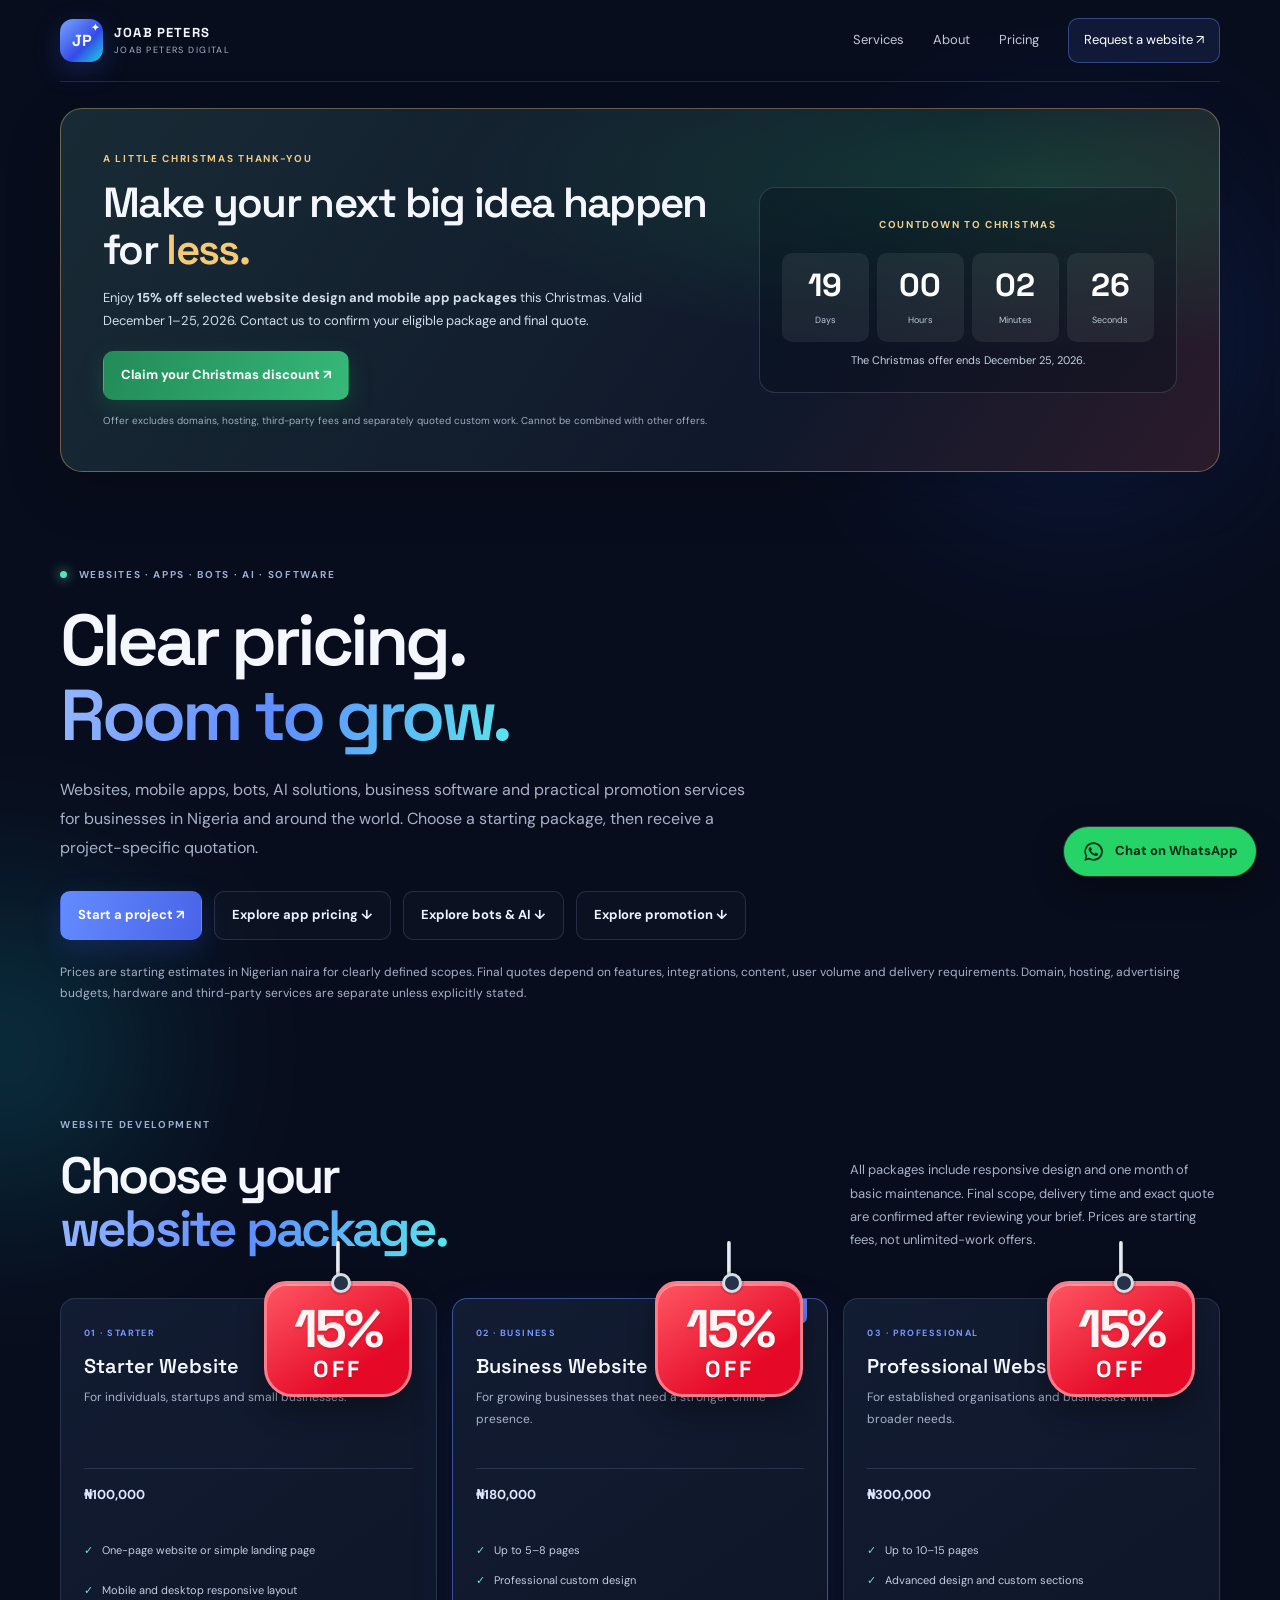
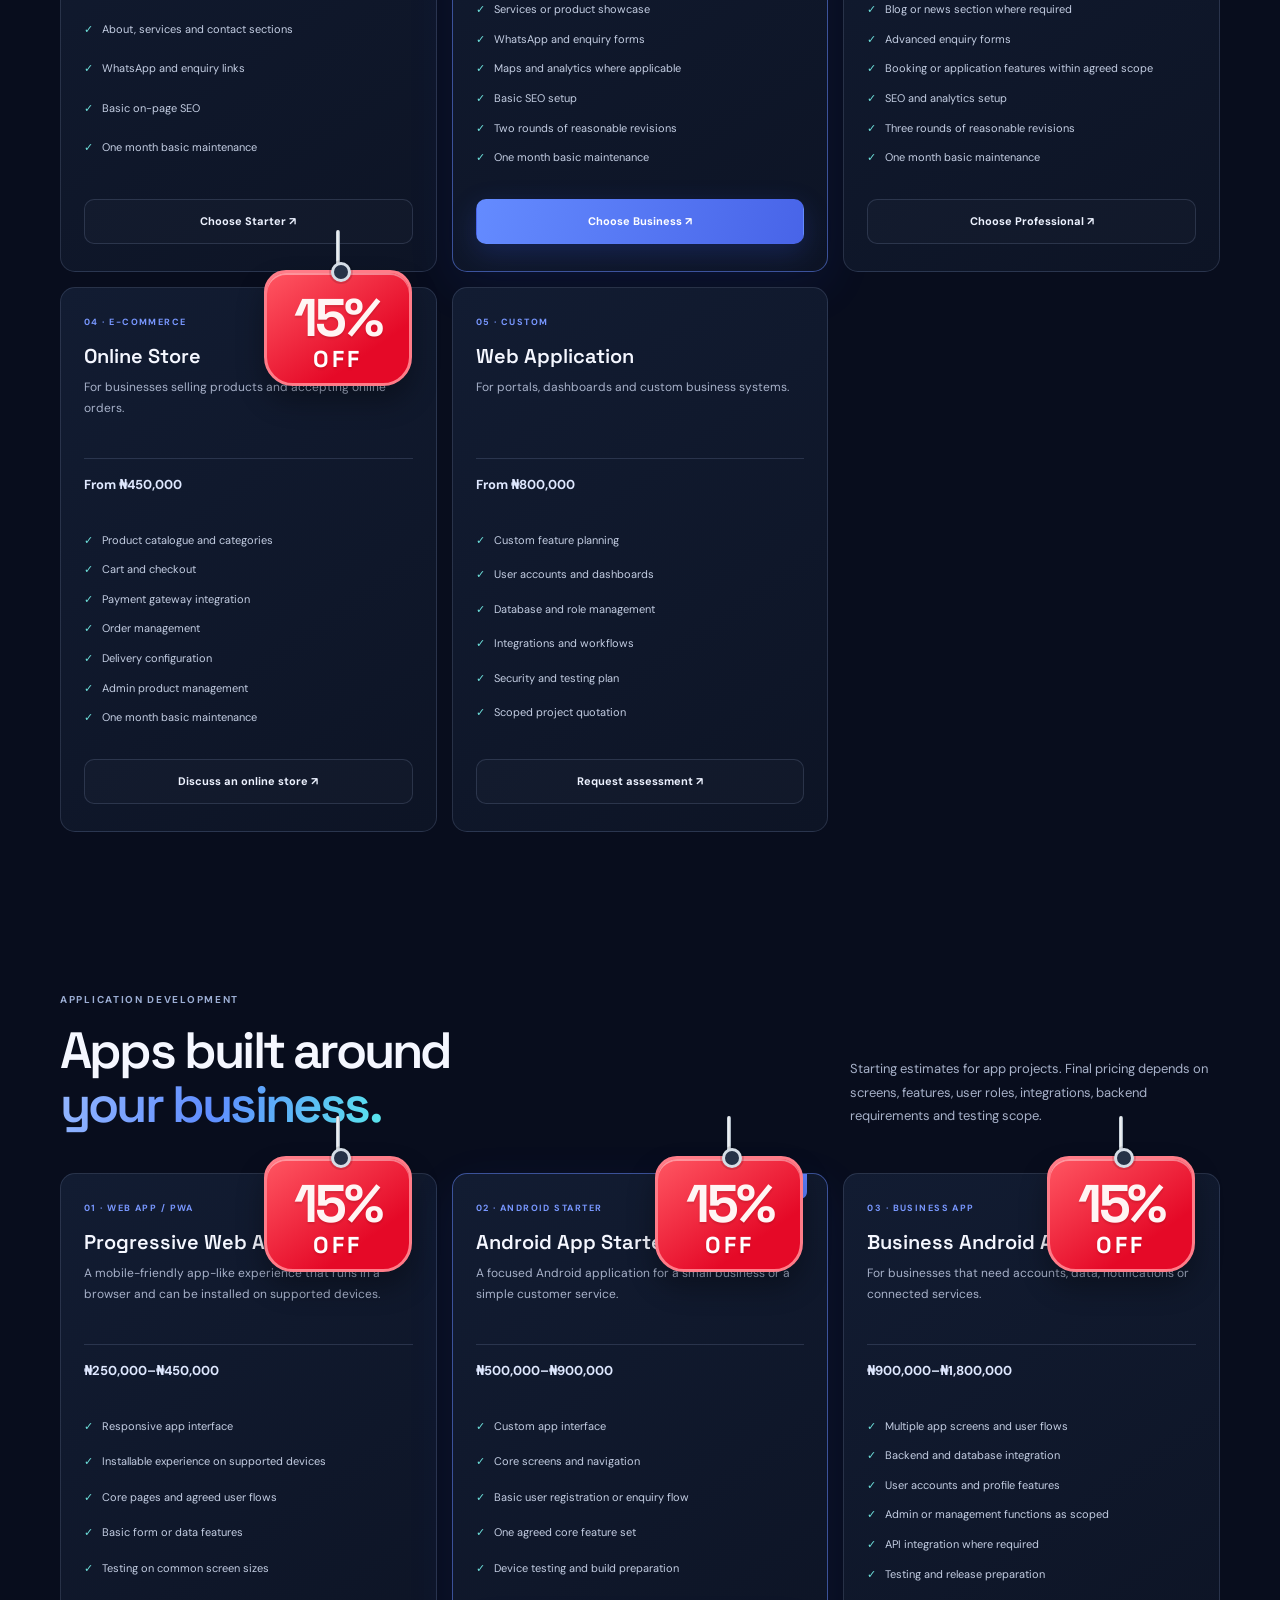
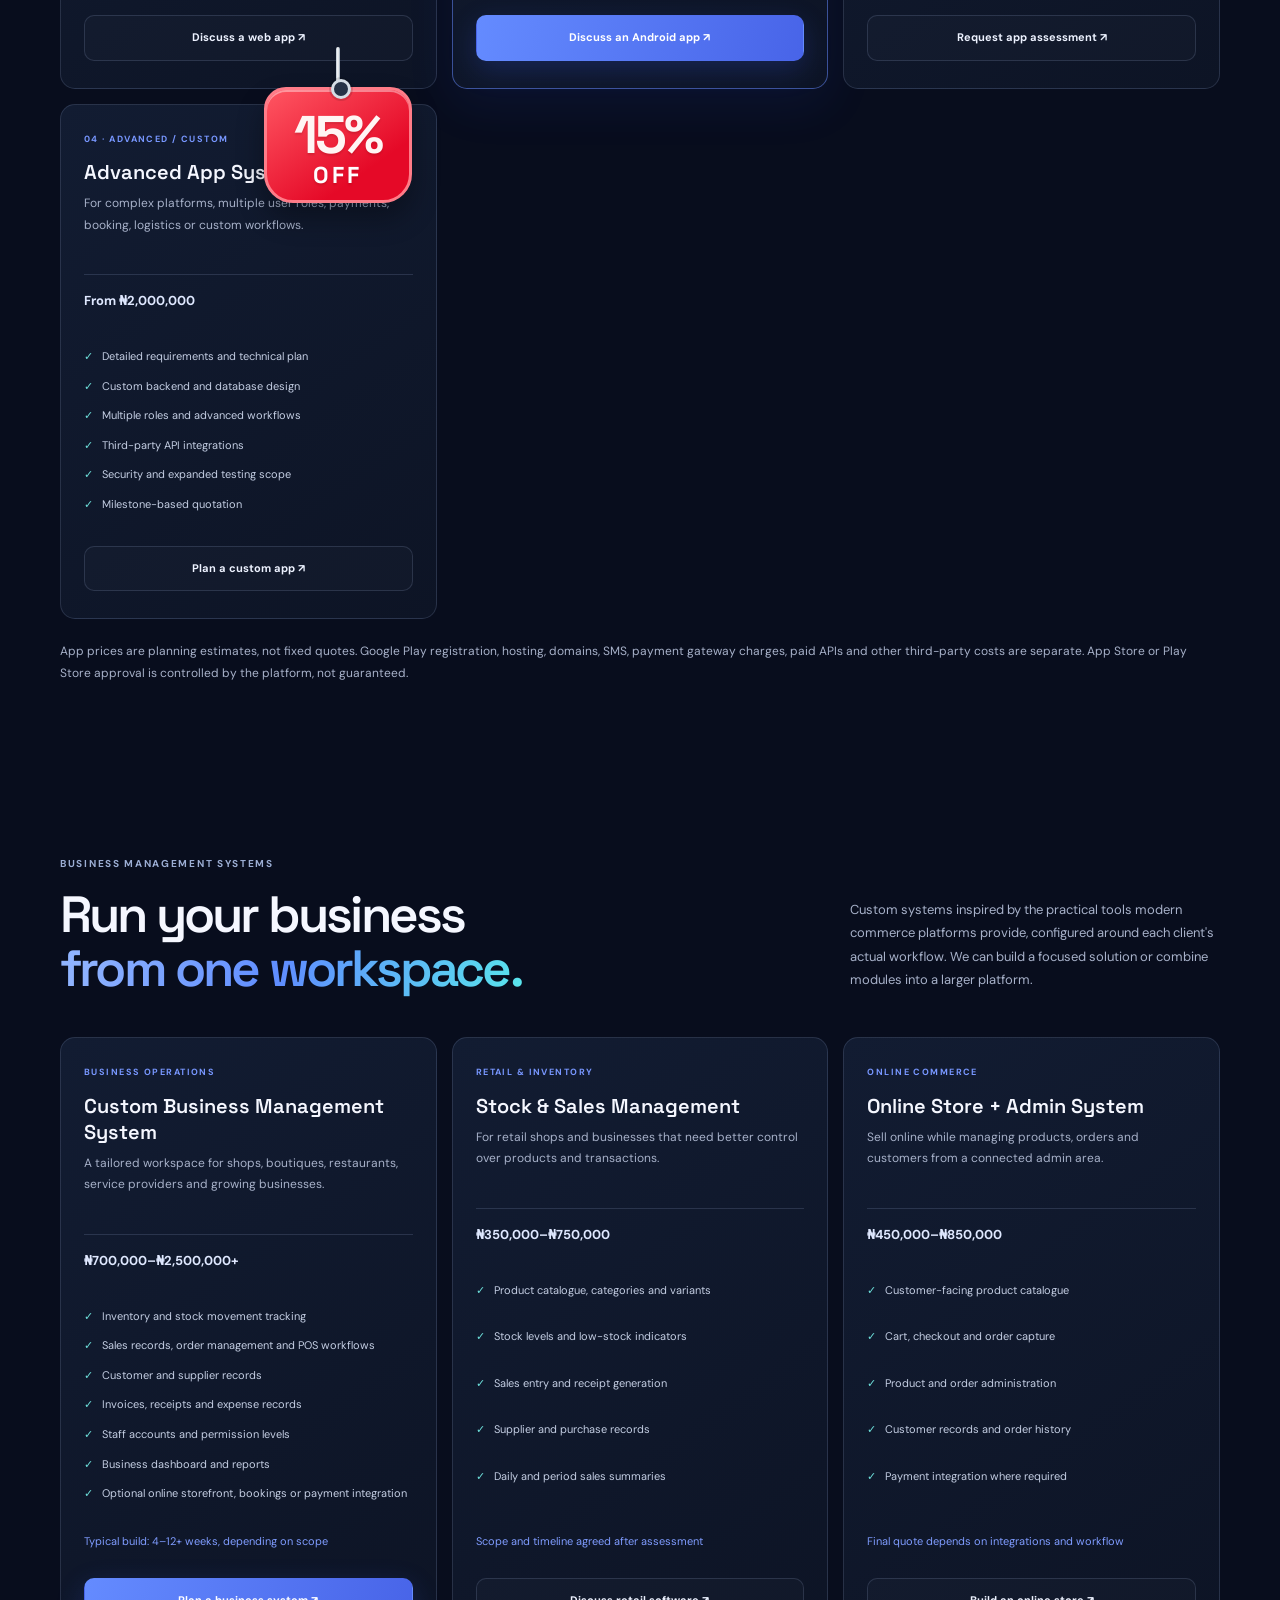
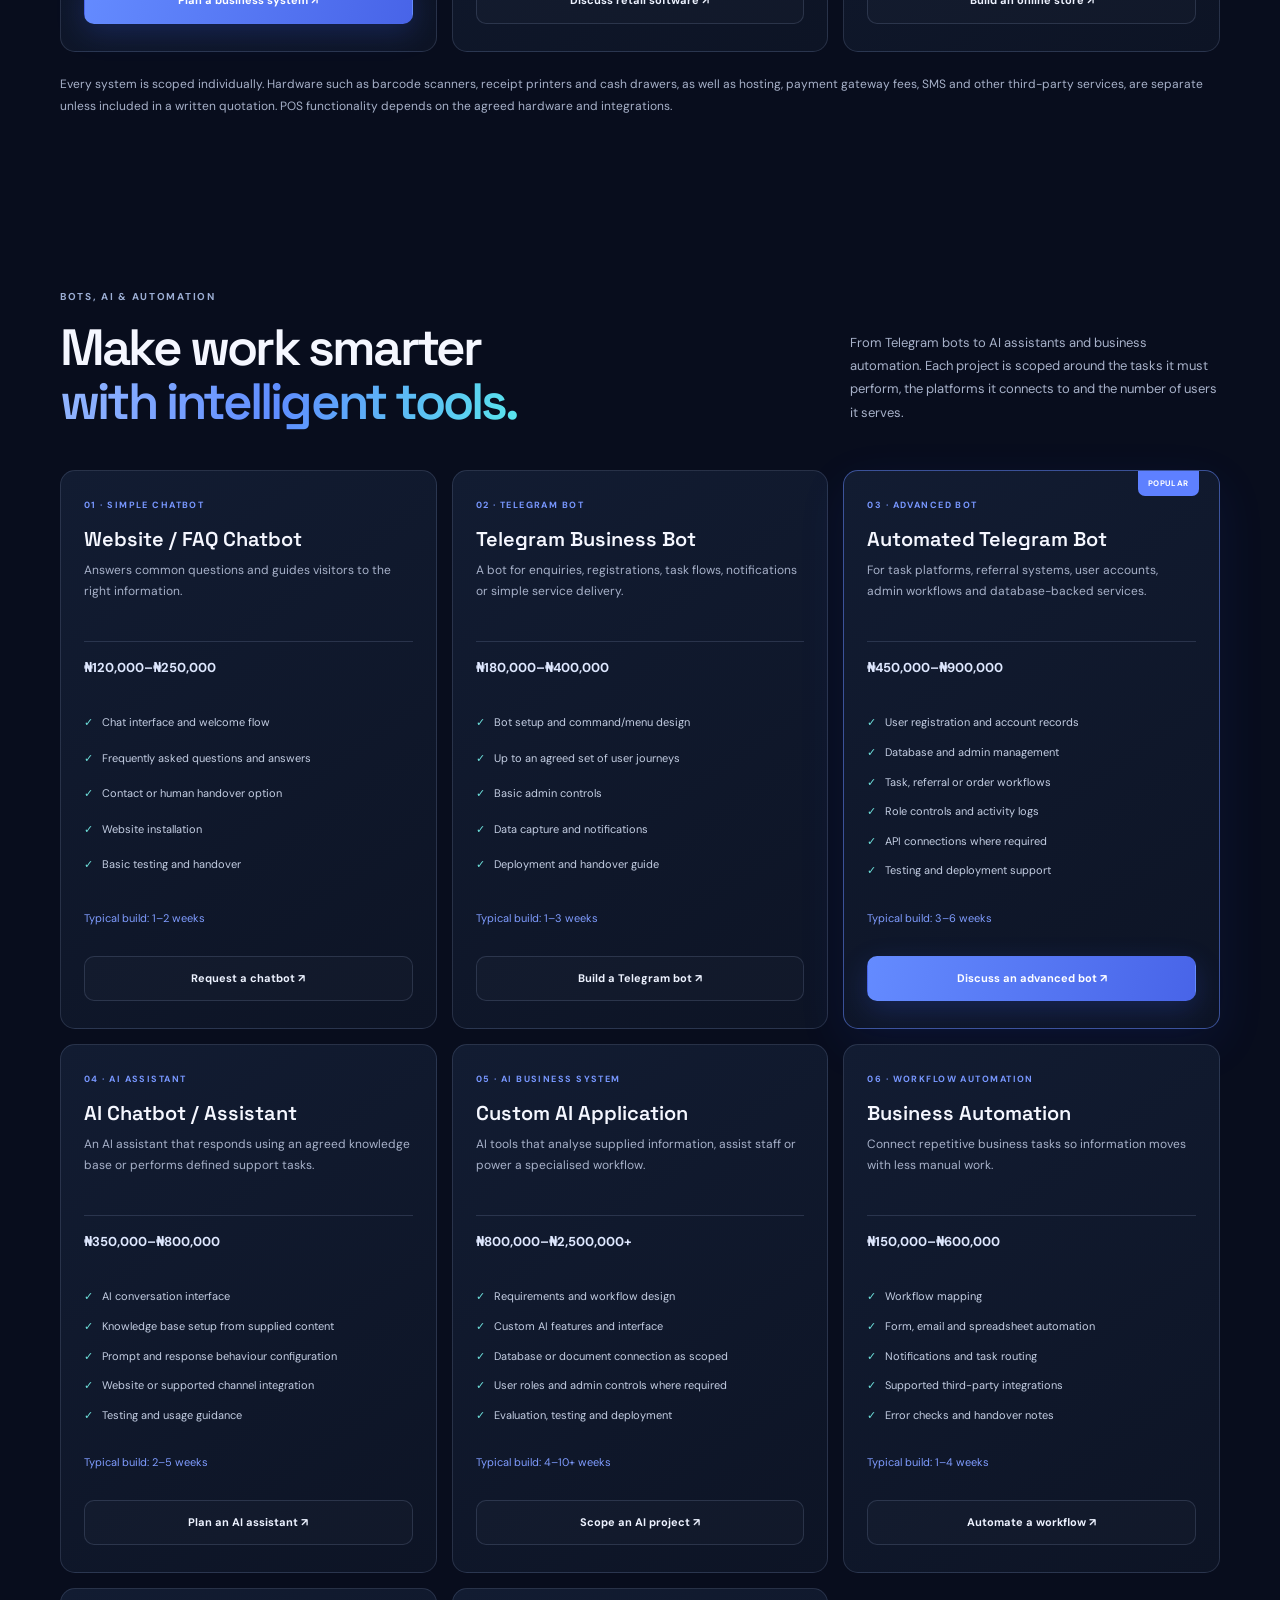
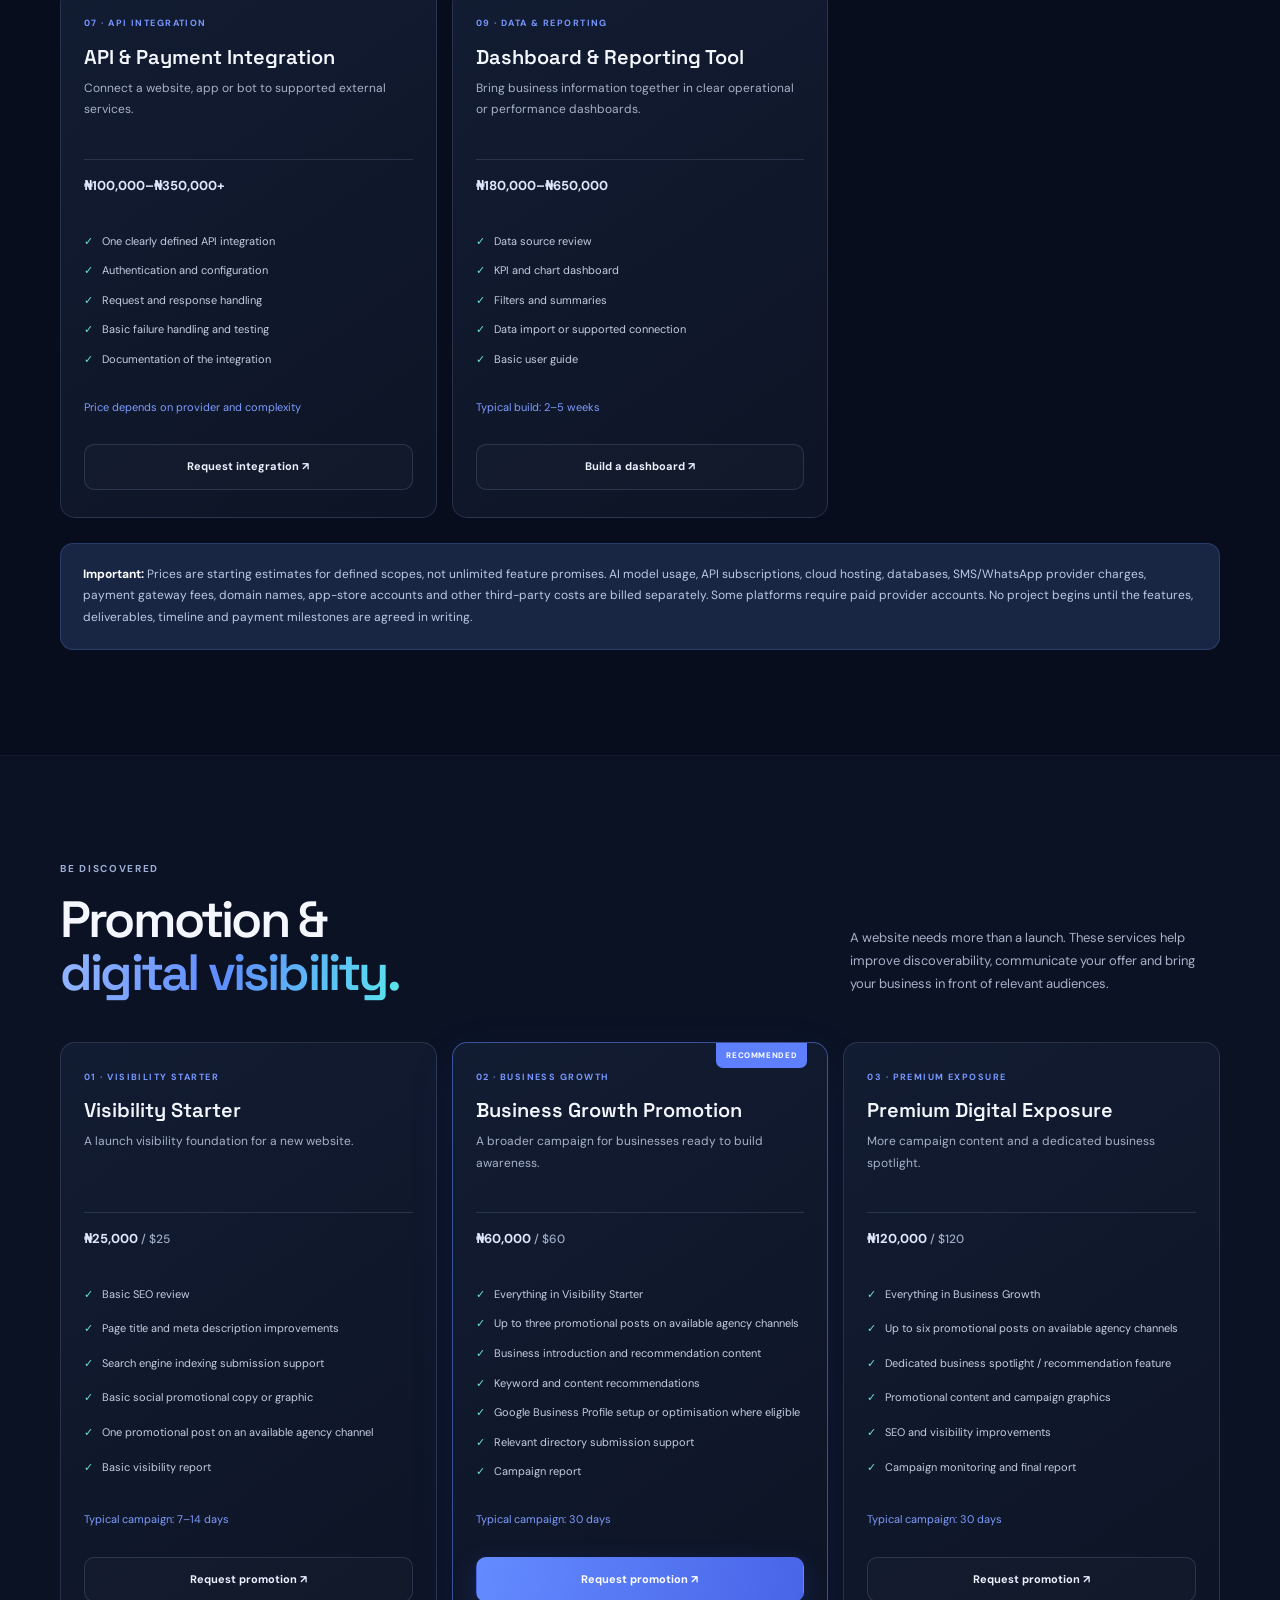
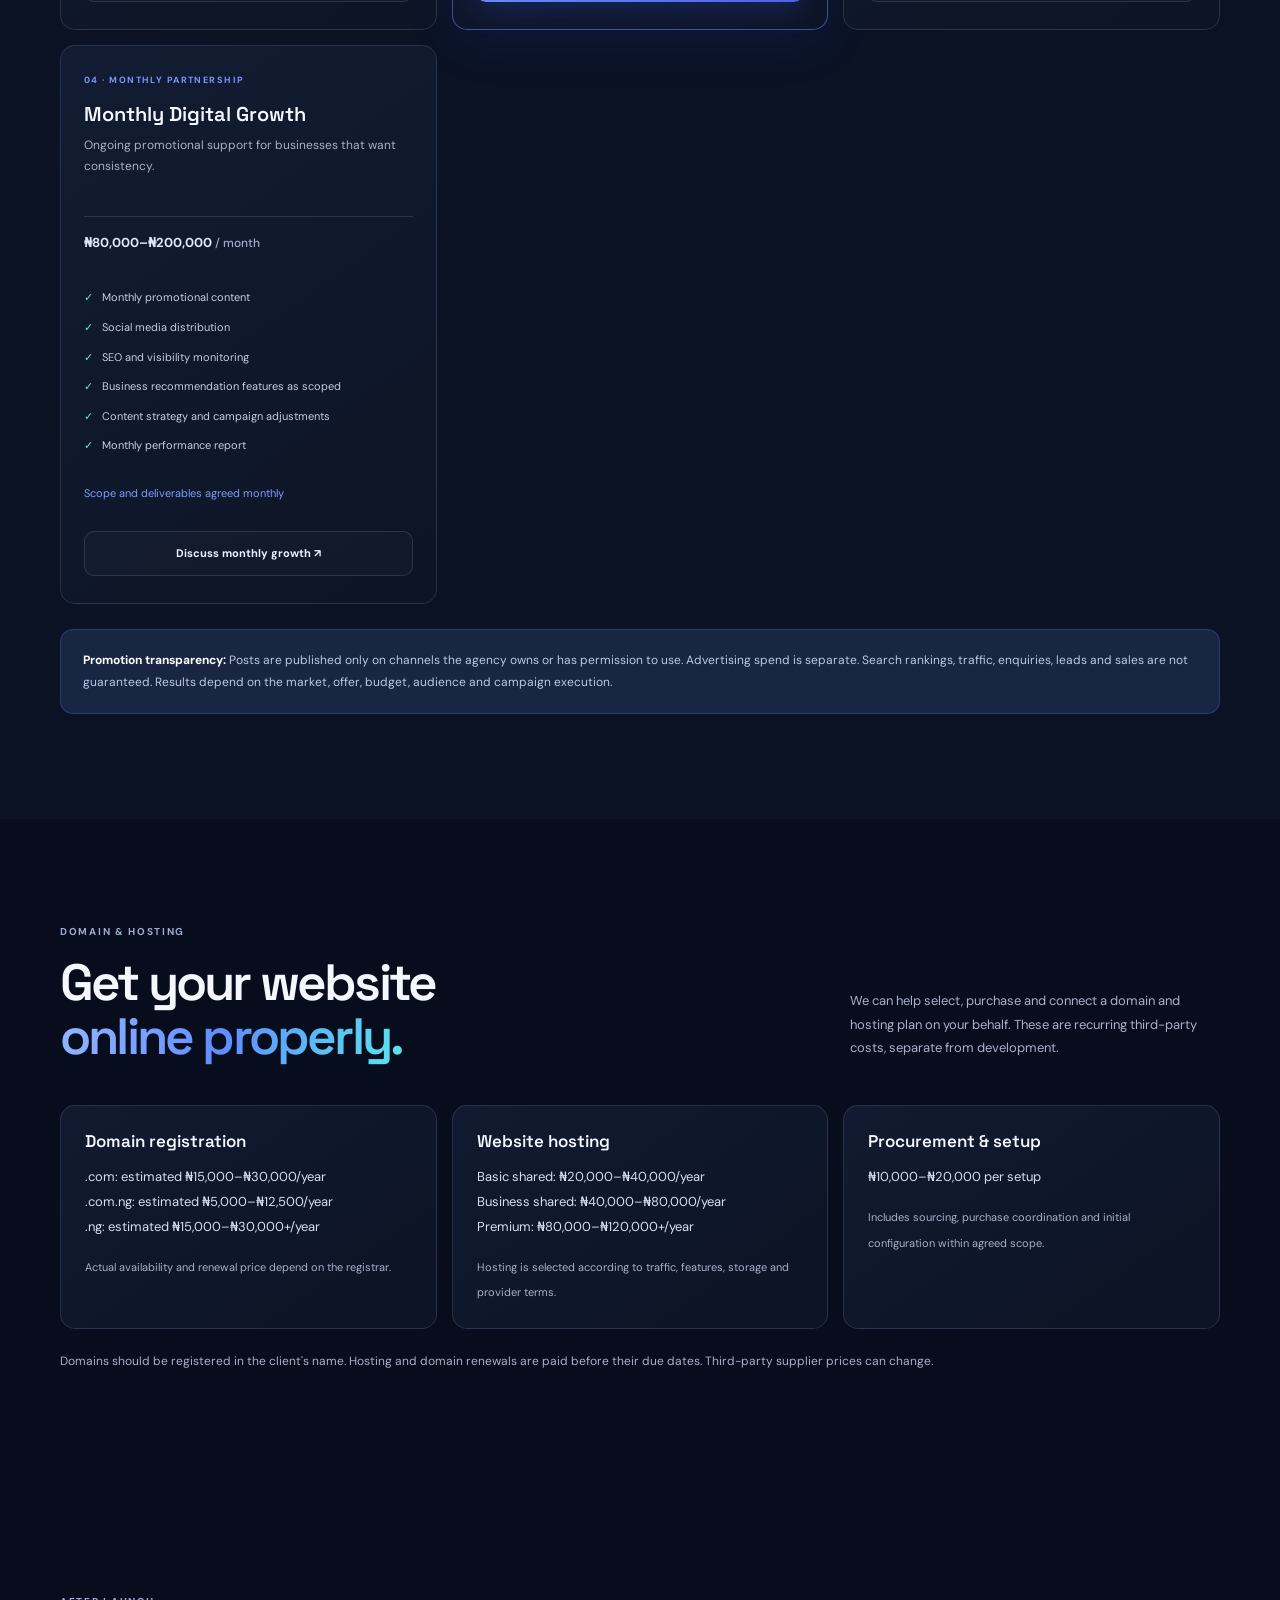
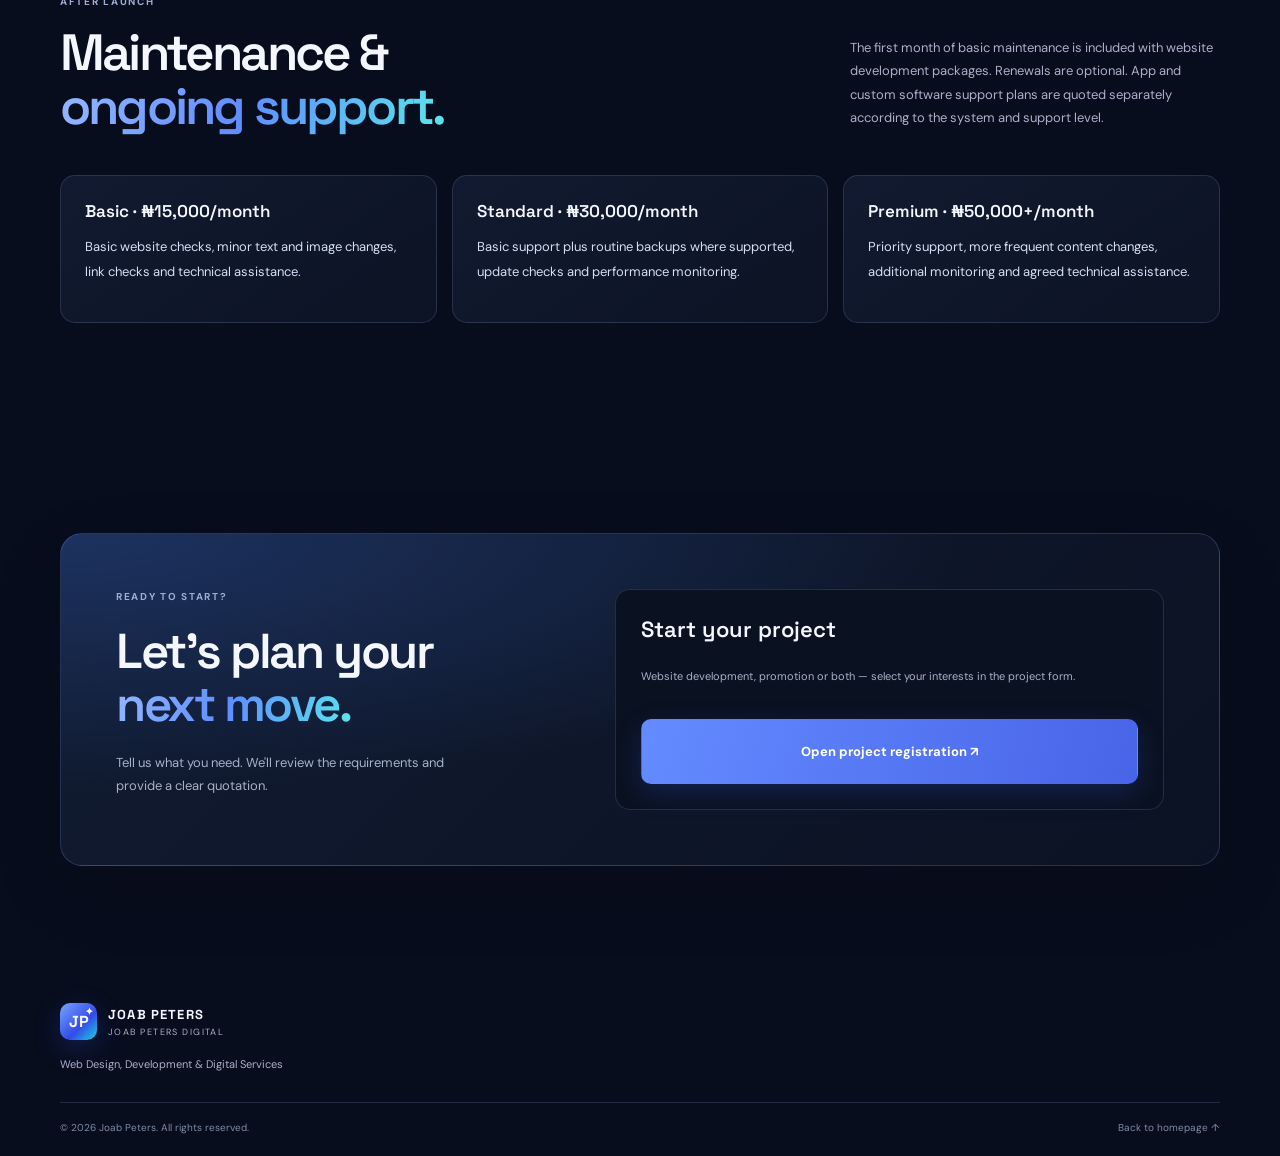
==== commit 2ba63746: "Standardize service pricing across portfolio" ====
--- a/pricing.html
+++ b/pricing.html
@@ -1,19 +1,19 @@
 <!doctype html>
 <html lang="en"><head><meta charset="utf-8"><meta name="viewport" content="width=device-width, initial-scale=1"><meta name="description" content="Joab Peters Digital website, mobile app, chatbot, AI, automation, software, promotion and maintenance pricing."><meta name="theme-color" content="#080d1d"><title>Pricing & Digital Growth | Joab Peters Digital</title><link rel="icon" href="assets/favicon.svg" type="image/svg+xml"><link rel="stylesheet" href="styles.css"></head>
 <body><div class="ambient ambient-one"></div><div class="ambient ambient-two"></div><header class="site-header"><a class="brand" href="index.html"><span class="brand-mark">JP<span>✦</span></span><span class="brand-copy"><b>JOAB PETERS</b><small>JOAB PETERS DIGITAL</small></span></a><button class="menu-toggle" aria-label="Open navigation" aria-expanded="false">☰</button><nav class="nav"><a href="index.html#services">Services</a><a href="index.html#about">About</a><a href="pricing.html">Pricing</a><a class="nav-cta" href="request.html">Request a website ↗</a></nav></header>
-<main><section class="christmas-promo" id="christmas-promo" hidden aria-label="Christmas promotion"><div class="christmas-promo-inner"><div class="christmas-copy"><p class="eyebrow">A LITTLE CHRISTMAS THANK-YOU</p><h2>Make your next big idea happen for <span>less.</span></h2><p>Enjoy <strong>15% off selected website design and mobile app packages</strong> this Christmas. Valid December 1–25, 2026. Contact us to confirm your eligible package and final quote.</p><a class="button button-primary" href="request.html">Claim your Christmas discount ↗</a><small>Offer excludes domains, hosting, third-party fees and separately quoted custom work. Cannot be combined with other offers.</small></div><div class="christmas-countdown" aria-live="polite"><span class="countdown-label">COUNTDOWN TO CHRISTMAS</span><div class="countdown-units"><div><b data-count-days>--</b><small>Days</small></div><div><b data-count-hours>--</b><small>Hours</small></div><div><b data-count-minutes>--</b><small>Minutes</small></div><div><b data-count-seconds>--</b><small>Seconds</small></div></div><p data-count-message>Our Christmas offer is here.</p></div></div></section><section class="pricing-hero section-wrap"><p class="eyebrow"><span class="status-dot"></span> WEBSITES · APPS · BOTS · AI · SOFTWARE</p><h1>Clear pricing.<br><span class="gradient-text">Room to grow.</span></h1><p class="hero-intro">Websites, mobile apps, bots, AI solutions, business software and practical promotion services for businesses in Nigeria and around the world. Choose a starting package, then receive a project-specific quotation.</p><div class="hero-actions"><a class="button button-primary" href="request.html">Start a project ↗</a><a class="button button-ghost" href="#apps">Explore app pricing ↓</a><a class="button button-ghost" href="#bots-ai">Explore bots & AI ↓</a><a class="button button-ghost" href="#promotion">Explore promotion ↓</a></div><p class="pricing-note">Prices below are agency service fees. Domain, hosting, advertising budgets and third-party services are separate unless explicitly stated.</p></section>
-<section class="section-wrap section pricing-page-section"><div class="section-heading"><div><p class="eyebrow">WEBSITE DEVELOPMENT</p><h2>Choose your<br><span class="gradient-text">website package.</span></h2></div><p>All packages include responsive design and one month of basic maintenance. Final scope, delivery time and exact quote are confirmed after reviewing your brief.</p></div><div class="pricing-grid pricing-page-grid">
-<article class="price-card"><span class="price-label">01 · STARTER</span><span class="discount-hanger" aria-label="15 percent off">15%<small>OFF</small></span><h3>Starter Website</h3><p class="price-desc">For individuals, startups and small businesses.</p><div class="price-value">₦100,000 <small>/ $100</small></div><ul><li>One-page website or simple landing page</li><li>Mobile and desktop responsive layout</li><li>About, services and contact sections</li><li>WhatsApp and enquiry links</li><li>Basic on-page SEO</li><li>One month basic maintenance</li></ul><a class="button button-outline" href="request.html">Choose Starter ↗</a></article>
-<article class="price-card price-featured"><span class="popular-tag">POPULAR OPTION</span><span class="price-label">02 · BUSINESS</span><span class="discount-hanger" aria-label="15 percent off">15%<small>OFF</small></span><h3>Business Website</h3><p class="price-desc">For growing businesses that need a stronger online presence.</p><div class="price-value">₦180,000 <small>/ $180</small></div><ul><li>Up to 5–8 pages</li><li>Professional custom design</li><li>Services or product showcase</li><li>WhatsApp and enquiry forms</li><li>Maps and analytics where applicable</li><li>Basic SEO setup</li><li>Two rounds of reasonable revisions</li><li>One month basic maintenance</li></ul><a class="button button-primary" href="request.html">Choose Business ↗</a></article>
-<article class="price-card"><span class="price-label">03 · PROFESSIONAL</span><span class="discount-hanger" aria-label="15 percent off">15%<small>OFF</small></span><h3>Professional Website</h3><p class="price-desc">For established organisations and businesses with broader needs.</p><div class="price-value">₦300,000 <small>/ $300</small></div><ul><li>Up to 10–15 pages</li><li>Advanced design and custom sections</li><li>Blog or news section where required</li><li>Advanced enquiry forms</li><li>Booking or application features within agreed scope</li><li>SEO and analytics setup</li><li>Three rounds of reasonable revisions</li><li>One month basic maintenance</li></ul><a class="button button-outline" href="request.html">Choose Professional ↗</a></article>
-<article class="price-card"><span class="price-label">04 · E-COMMERCE</span><span class="discount-hanger" aria-label="15 percent off">15%<small>OFF</small></span><h3>Online Store</h3><p class="price-desc">For businesses selling products and accepting online orders.</p><div class="price-value">From ₦450,000 <small>/ $450</small></div><ul><li>Product catalogue and categories</li><li>Cart and checkout</li><li>Payment gateway integration</li><li>Order management</li><li>Delivery configuration</li><li>Admin product management</li><li>One month basic maintenance</li></ul><a class="button button-outline" href="request.html">Discuss an online store ↗</a></article>
-<article class="price-card"><span class="price-label">05 · CUSTOM</span><h3>Web Application</h3><p class="price-desc">For portals, dashboards and custom business systems.</p><div class="price-value">From ₦800,000 <small>/ $800</small></div><ul><li>Custom feature planning</li><li>User accounts and dashboards</li><li>Database and role management</li><li>Integrations and workflows</li><li>Security and testing plan</li><li>Scoped project quotation</li></ul><a class="button button-outline" href="request.html">Request assessment ↗</a></article></div></section>
+<main><section class="christmas-promo" id="christmas-promo" hidden aria-label="Christmas promotion"><div class="christmas-promo-inner"><div class="christmas-copy"><p class="eyebrow">A LITTLE CHRISTMAS THANK-YOU</p><h2>Make your next big idea happen for <span>less.</span></h2><p>Enjoy <strong>15% off selected website design and mobile app packages</strong> this Christmas. Valid December 1–25, 2026. Contact us to confirm your eligible package and final quote.</p><a class="button button-primary" href="request.html">Claim your Christmas discount ↗</a><small>Offer excludes domains, hosting, third-party fees and separately quoted custom work. Cannot be combined with other offers.</small></div><div class="christmas-countdown" aria-live="polite"><span class="countdown-label">COUNTDOWN TO CHRISTMAS</span><div class="countdown-units"><div><b data-count-days>--</b><small>Days</small></div><div><b data-count-hours>--</b><small>Hours</small></div><div><b data-count-minutes>--</b><small>Minutes</small></div><div><b data-count-seconds>--</b><small>Seconds</small></div></div><p data-count-message>Our Christmas offer is here.</p></div></div></section><section class="pricing-hero section-wrap"><p class="eyebrow"><span class="status-dot"></span> WEBSITES · APPS · BOTS · AI · SOFTWARE</p><h1>Clear pricing.<br><span class="gradient-text">Room to grow.</span></h1><p class="hero-intro">Websites, mobile apps, bots, AI solutions, business software and practical promotion services for businesses in Nigeria and around the world. Choose a starting package, then receive a project-specific quotation.</p><div class="hero-actions"><a class="button button-primary" href="request.html">Start a project ↗</a><a class="button button-ghost" href="#apps">Explore app pricing ↓</a><a class="button button-ghost" href="#bots-ai">Explore bots & AI ↓</a><a class="button button-ghost" href="#promotion">Explore promotion ↓</a></div><p class="pricing-note">Prices are starting estimates in Nigerian naira for clearly defined scopes. Final quotes depend on features, integrations, content, user volume and delivery requirements. Domain, hosting, advertising budgets, hardware and third-party services are separate unless explicitly stated.</p></section>
+<section class="section-wrap section pricing-page-section"><div class="section-heading"><div><p class="eyebrow">WEBSITE DEVELOPMENT</p><h2>Choose your<br><span class="gradient-text">website package.</span></h2></div><p>All packages include responsive design and one month of basic maintenance. Final scope, delivery time and exact quote are confirmed after reviewing your brief. Prices are starting fees, not unlimited-work offers.</p></div><div class="pricing-grid pricing-page-grid">
+<article class="price-card"><span class="price-label">01 · STARTER</span><span class="discount-hanger" aria-label="15 percent off">15%<small>OFF</small></span><h3>Starter Website</h3><p class="price-desc">For individuals, startups and small businesses.</p><div class="price-value">₦100,000</div><ul><li>One-page website or simple landing page</li><li>Mobile and desktop responsive layout</li><li>About, services and contact sections</li><li>WhatsApp and enquiry links</li><li>Basic on-page SEO</li><li>One month basic maintenance</li></ul><a class="button button-outline" href="request.html">Choose Starter ↗</a></article>
+<article class="price-card price-featured"><span class="popular-tag">POPULAR OPTION</span><span class="price-label">02 · BUSINESS</span><span class="discount-hanger" aria-label="15 percent off">15%<small>OFF</small></span><h3>Business Website</h3><p class="price-desc">For growing businesses that need a stronger online presence.</p><div class="price-value">₦180,000</div><ul><li>Up to 5–8 pages</li><li>Professional custom design</li><li>Services or product showcase</li><li>WhatsApp and enquiry forms</li><li>Maps and analytics where applicable</li><li>Basic SEO setup</li><li>Two rounds of reasonable revisions</li><li>One month basic maintenance</li></ul><a class="button button-primary" href="request.html">Choose Business ↗</a></article>
+<article class="price-card"><span class="price-label">03 · PROFESSIONAL</span><span class="discount-hanger" aria-label="15 percent off">15%<small>OFF</small></span><h3>Professional Website</h3><p class="price-desc">For established organisations and businesses with broader needs.</p><div class="price-value">₦300,000</div><ul><li>Up to 10–15 pages</li><li>Advanced design and custom sections</li><li>Blog or news section where required</li><li>Advanced enquiry forms</li><li>Booking or application features within agreed scope</li><li>SEO and analytics setup</li><li>Three rounds of reasonable revisions</li><li>One month basic maintenance</li></ul><a class="button button-outline" href="request.html">Choose Professional ↗</a></article>
+<article class="price-card"><span class="price-label">04 · E-COMMERCE</span><span class="discount-hanger" aria-label="15 percent off">15%<small>OFF</small></span><h3>Online Store</h3><p class="price-desc">For businesses selling products and accepting online orders.</p><div class="price-value">From ₦450,000</div><ul><li>Product catalogue and categories</li><li>Cart and checkout</li><li>Payment gateway integration</li><li>Order management</li><li>Delivery configuration</li><li>Admin product management</li><li>One month basic maintenance</li></ul><a class="button button-outline" href="request.html">Discuss an online store ↗</a></article>
+<article class="price-card"><span class="price-label">05 · CUSTOM</span><h3>Web Application</h3><p class="price-desc">For portals, dashboards and custom business systems.</p><div class="price-value">From ₦800,000</div><ul><li>Custom feature planning</li><li>User accounts and dashboards</li><li>Database and role management</li><li>Integrations and workflows</li><li>Security and testing plan</li><li>Scoped project quotation</li></ul><a class="button button-outline" href="request.html">Request assessment ↗</a></article></div></section>
 <section class="section-wrap section pricing-page-section" id="apps"><div class="section-heading"><div><p class="eyebrow">APPLICATION DEVELOPMENT</p><h2>Apps built around<br><span class="gradient-text">your business.</span></h2></div><p>Starting estimates for app projects. Final pricing depends on screens, features, user roles, integrations, backend requirements and testing scope.</p></div><div class="pricing-grid">
 <article class="price-card"><span class="price-label">01 · WEB APP / PWA</span><span class="discount-hanger" aria-label="15 percent off">15%<small>OFF</small></span><h3>Progressive Web App</h3><p class="price-desc">A mobile-friendly app-like experience that runs in a browser and can be installed on supported devices.</p><div class="price-value">₦250,000–₦450,000</div><ul><li>Responsive app interface</li><li>Installable experience on supported devices</li><li>Core pages and agreed user flows</li><li>Basic form or data features</li><li>Testing on common screen sizes</li></ul><a class="button button-outline" href="request.html">Discuss a web app ↗</a></article>
 <article class="price-card price-featured"><span class="popular-tag">POPULAR APP START</span><span class="price-label">02 · ANDROID STARTER</span><span class="discount-hanger" aria-label="15 percent off">15%<small>OFF</small></span><h3>Android App Starter</h3><p class="price-desc">A focused Android application for a small business or a simple customer service.</p><div class="price-value">₦500,000–₦900,000</div><ul><li>Custom app interface</li><li>Core screens and navigation</li><li>Basic user registration or enquiry flow</li><li>One agreed core feature set</li><li>Device testing and build preparation</li></ul><a class="button button-primary" href="request.html">Discuss an Android app ↗</a></article>
 <article class="price-card"><span class="price-label">03 · BUSINESS APP</span><span class="discount-hanger" aria-label="15 percent off">15%<small>OFF</small></span><h3>Business Android App</h3><p class="price-desc">For businesses that need accounts, data, notifications or connected services.</p><div class="price-value">₦900,000–₦1,800,000</div><ul><li>Multiple app screens and user flows</li><li>Backend and database integration</li><li>User accounts and profile features</li><li>Admin or management functions as scoped</li><li>API integration where required</li><li>Testing and release preparation</li></ul><a class="button button-outline" href="request.html">Request app assessment ↗</a></article>
 <article class="price-card"><span class="price-label">04 · ADVANCED / CUSTOM</span><span class="discount-hanger" aria-label="15 percent off">15%<small>OFF</small></span><h3>Advanced App System</h3><p class="price-desc">For complex platforms, multiple user roles, payments, booking, logistics or custom workflows.</p><div class="price-value">From ₦2,000,000</div><ul><li>Detailed requirements and technical plan</li><li>Custom backend and database design</li><li>Multiple roles and advanced workflows</li><li>Third-party API integrations</li><li>Security and expanded testing scope</li><li>Milestone-based quotation</li></ul><a class="button button-outline" href="request.html">Plan a custom app ↗</a></article></div><p class="pricing-footnote">App prices are planning estimates, not fixed quotes. Google Play registration, hosting, domains, SMS, payment gateway charges, paid APIs and other third-party costs are separate. App Store or Play Store approval is controlled by the platform, not guaranteed.</p></section>
-<section class="section-wrap section pricing-page-section" id="business-systems"><div class="section-heading"><div><p class="eyebrow">BUSINESS MANAGEMENT SYSTEMS</p><h2>Run your business<br><span class="gradient-text">from one workspace.</span></h2></div><p>Custom systems inspired by the practical tools modern commerce platforms provide, configured around each client's actual workflow. We can build a focused solution or combine modules into a larger platform.</p></div><div class="pricing-grid"><article class="price-card"><span class="price-label">BUSINESS OPERATIONS</span><h3>Custom Business Management System</h3><p class="price-desc">A tailored workspace for shops, boutiques, restaurants, service providers and growing businesses.</p><div class="price-value">₦700,000–₦2,500,000+</div><ul><li>Inventory and stock movement tracking</li><li>Sales records, order management and POS workflows</li><li>Customer and supplier records</li><li>Invoices, receipts and expense records</li><li>Staff accounts and permission levels</li><li>Business dashboard and reports</li><li>Optional online storefront, bookings or payment integration</li></ul><p class="package-duration">Typical build: 4–12+ weeks, depending on scope</p><a class="button button-primary" href="request.html">Plan a business system ↗</a></article><article class="price-card"><span class="price-label">RETAIL & INVENTORY</span><h3>Stock & Sales Management</h3><p class="price-desc">For retail shops and businesses that need better control over products and transactions.</p><div class="price-value">Custom quotation</div><ul><li>Product catalogue, categories and variants</li><li>Stock levels and low-stock indicators</li><li>Sales entry and receipt generation</li><li>Supplier and purchase records</li><li>Daily and period sales summaries</li></ul><p class="package-duration">Scope and timeline agreed after assessment</p><a class="button button-outline" href="request.html">Discuss retail software ↗</a></article><article class="price-card"><span class="price-label">ONLINE COMMERCE</span><h3>Online Store + Admin System</h3><p class="price-desc">Sell online while managing products, orders and customers from a connected admin area.</p><div class="price-value">From ₦450,000</div><ul><li>Customer-facing product catalogue</li><li>Cart, checkout and order capture</li><li>Product and order administration</li><li>Customer records and order history</li><li>Payment integration where required</li></ul><p class="package-duration">Final quote depends on integrations and workflow</p><a class="button button-outline" href="request.html">Build an online store ↗</a></article></div><p class="pricing-footnote">Every system is scoped individually. Hardware such as barcode scanners, receipt printers and cash drawers, as well as hosting, payment gateway fees, SMS and other third-party services, are separate unless included in a written quotation. POS functionality depends on the agreed hardware and integrations.</p></section>
+<section class="section-wrap section pricing-page-section" id="business-systems"><div class="section-heading"><div><p class="eyebrow">BUSINESS MANAGEMENT SYSTEMS</p><h2>Run your business<br><span class="gradient-text">from one workspace.</span></h2></div><p>Custom systems inspired by the practical tools modern commerce platforms provide, configured around each client's actual workflow. We can build a focused solution or combine modules into a larger platform.</p></div><div class="pricing-grid"><article class="price-card"><span class="price-label">BUSINESS OPERATIONS</span><h3>Custom Business Management System</h3><p class="price-desc">A tailored workspace for shops, boutiques, restaurants, service providers and growing businesses.</p><div class="price-value">₦700,000–₦2,500,000+</div><ul><li>Inventory and stock movement tracking</li><li>Sales records, order management and POS workflows</li><li>Customer and supplier records</li><li>Invoices, receipts and expense records</li><li>Staff accounts and permission levels</li><li>Business dashboard and reports</li><li>Optional online storefront, bookings or payment integration</li></ul><p class="package-duration">Typical build: 4–12+ weeks, depending on scope</p><a class="button button-primary" href="request.html">Plan a business system ↗</a></article><article class="price-card"><span class="price-label">RETAIL & INVENTORY</span><h3>Stock & Sales Management</h3><p class="price-desc">For retail shops and businesses that need better control over products and transactions.</p><div class="price-value">₦350,000–₦750,000</div><ul><li>Product catalogue, categories and variants</li><li>Stock levels and low-stock indicators</li><li>Sales entry and receipt generation</li><li>Supplier and purchase records</li><li>Daily and period sales summaries</li></ul><p class="package-duration">Scope and timeline agreed after assessment</p><a class="button button-outline" href="request.html">Discuss retail software ↗</a></article><article class="price-card"><span class="price-label">ONLINE COMMERCE</span><h3>Online Store + Admin System</h3><p class="price-desc">Sell online while managing products, orders and customers from a connected admin area.</p><div class="price-value">₦450,000–₦850,000</div><ul><li>Customer-facing product catalogue</li><li>Cart, checkout and order capture</li><li>Product and order administration</li><li>Customer records and order history</li><li>Payment integration where required</li></ul><p class="package-duration">Final quote depends on integrations and workflow</p><a class="button button-outline" href="request.html">Build an online store ↗</a></article></div><p class="pricing-footnote">Every system is scoped individually. Hardware such as barcode scanners, receipt printers and cash drawers, as well as hosting, payment gateway fees, SMS and other third-party services, are separate unless included in a written quotation. POS functionality depends on the agreed hardware and integrations.</p></section>
 <section class="section-wrap section pricing-page-section" id="bots-ai"><div class="section-heading"><div><p class="eyebrow">BOTS, AI & AUTOMATION</p><h2>Make work smarter<br><span class="gradient-text">with intelligent tools.</span></h2></div><p>From Telegram bots to AI assistants and business automation. Each project is scoped around the tasks it must perform, the platforms it connects to and the number of users it serves.</p></div><div class="pricing-grid">
 <article class="price-card"><span class="price-label">01 · SIMPLE CHATBOT</span><h3>Website / FAQ Chatbot</h3><p class="price-desc">Answers common questions and guides visitors to the right information.</p><div class="price-value">₦120,000–₦250,000</div><ul><li>Chat interface and welcome flow</li><li>Frequently asked questions and answers</li><li>Contact or human handover option</li><li>Website installation</li><li>Basic testing and handover</li></ul><p class="package-duration">Typical build: 1–2 weeks</p><a class="button button-outline" href="request.html">Request a chatbot ↗</a></article>
 <article class="price-card"><span class="price-label">02 · TELEGRAM BOT</span><h3>Telegram Business Bot</h3><p class="price-desc">A bot for enquiries, registrations, task flows, notifications or simple service delivery.</p><div class="price-value">₦180,000–₦400,000</div><ul><li>Bot setup and command/menu design</li><li>Up to an agreed set of user journeys</li><li>Basic admin controls</li><li>Data capture and notifications</li><li>Deployment and handover guide</li></ul><p class="package-duration">Typical build: 1–3 weeks</p><a class="button button-outline" href="request.html">Build a Telegram bot ↗</a></article>
@@ -30,8 +30,8 @@
 <article class="price-card price-featured"><span class="popular-tag">RECOMMENDED</span><span class="price-label">02 · BUSINESS GROWTH</span><h3>Business Growth Promotion</h3><p class="price-desc">A broader campaign for businesses ready to build awareness.</p><div class="price-value">₦60,000 <small>/ $60</small></div><ul><li>Everything in Visibility Starter</li><li>Up to three promotional posts on available agency channels</li><li>Business introduction and recommendation content</li><li>Keyword and content recommendations</li><li>Google Business Profile setup or optimisation where eligible</li><li>Relevant directory submission support</li><li>Campaign report</li></ul><p class="package-duration">Typical campaign: 30 days</p><a class="button button-primary" href="request.html">Request promotion ↗</a></article>
 <article class="price-card"><span class="price-label">03 · PREMIUM EXPOSURE</span><h3>Premium Digital Exposure</h3><p class="price-desc">More campaign content and a dedicated business spotlight.</p><div class="price-value">₦120,000 <small>/ $120</small></div><ul><li>Everything in Business Growth</li><li>Up to six promotional posts on available agency channels</li><li>Dedicated business spotlight / recommendation feature</li><li>Promotional content and campaign graphics</li><li>SEO and visibility improvements</li><li>Campaign monitoring and final report</li></ul><p class="package-duration">Typical campaign: 30 days</p><a class="button button-outline" href="request.html">Request promotion ↗</a></article>
 <article class="price-card"><span class="price-label">04 · MONTHLY PARTNERSHIP</span><h3>Monthly Digital Growth</h3><p class="price-desc">Ongoing promotional support for businesses that want consistency.</p><div class="price-value">₦80,000–₦200,000 <small>/ month</small></div><ul><li>Monthly promotional content</li><li>Social media distribution</li><li>SEO and visibility monitoring</li><li>Business recommendation features as scoped</li><li>Content strategy and campaign adjustments</li><li>Monthly performance report</li></ul><p class="package-duration">Scope and deliverables agreed monthly</p><a class="button button-outline" href="request.html">Discuss monthly growth ↗</a></article></div><div class="promotion-disclaimer"><b>Promotion transparency:</b> Posts are published only on channels the agency owns or has permission to use. Advertising spend is separate. Search rankings, traffic, enquiries, leads and sales are not guaranteed. Results depend on the market, offer, budget, audience and campaign execution.</div></div></section>
-<section class="section-wrap section"><div class="section-heading"><div><p class="eyebrow">DOMAIN & HOSTING</p><h2>Get your website<br><span class="gradient-text">online properly.</span></h2></div><p>We can help select, purchase and connect a domain and hosting plan on your behalf. These are recurring third-party costs, separate from development.</p></div><div class="support-grid"><article class="support-card"><h3>Domain registration</h3><p>.com: estimated ₦15,000–₦30,000/year<br>.com.ng: estimated ₦5,000–₦12,500/year<br>.ng: estimated ₦15,000–₦30,000+/year</p><small>Actual availability and renewal price depend on the registrar.</small></article><article class="support-card"><h3>Website hosting</h3><p>Basic shared: ₦20,000–₦40,000/year<br>Business shared: ₦40,000–₦80,000/year<br>Premium: ₦80,000–₦120,000+/year</p><small>Hosting is selected according to traffic, features, storage and provider terms.</small></article><article class="support-card"><h3>Procurement & setup</h3><p>₦5,000–₦10,000 per setup<br>International: $10–$20</p><small>Includes sourcing, purchase coordination and initial configuration within agreed scope.</small></article></div><p class="pricing-footnote">Domains should be registered in the client's name. Hosting and domain renewals are paid before their due dates. Third-party supplier prices can change.</p></section>
-<section class="section-wrap section"><div class="section-heading"><div><p class="eyebrow">AFTER LAUNCH</p><h2>Maintenance &<br><span class="gradient-text">ongoing support.</span></h2></div><p>The first month of basic maintenance is included with website development packages. Renewals are optional.</p></div><div class="support-grid"><article class="support-card"><h3>Basic · ₦10,000/month</h3><p>Basic website checks, minor text and image changes, link checks and technical assistance.</p></article><article class="support-card"><h3>Standard · ₦20,000/month</h3><p>Basic support plus routine backups where supported, update checks and performance monitoring.</p></article><article class="support-card"><h3>Premium · ₦30,000+/month</h3><p>Priority support, more frequent content changes, additional monitoring and agreed technical assistance.</p></article></div></section>
+<section class="section-wrap section"><div class="section-heading"><div><p class="eyebrow">DOMAIN & HOSTING</p><h2>Get your website<br><span class="gradient-text">online properly.</span></h2></div><p>We can help select, purchase and connect a domain and hosting plan on your behalf. These are recurring third-party costs, separate from development.</p></div><div class="support-grid"><article class="support-card"><h3>Domain registration</h3><p>.com: estimated ₦15,000–₦30,000/year<br>.com.ng: estimated ₦5,000–₦12,500/year<br>.ng: estimated ₦15,000–₦30,000+/year</p><small>Actual availability and renewal price depend on the registrar.</small></article><article class="support-card"><h3>Website hosting</h3><p>Basic shared: ₦20,000–₦40,000/year<br>Business shared: ₦40,000–₦80,000/year<br>Premium: ₦80,000–₦120,000+/year</p><small>Hosting is selected according to traffic, features, storage and provider terms.</small></article><article class="support-card"><h3>Procurement & setup</h3><p>₦10,000–₦20,000 per setup</p><small>Includes sourcing, purchase coordination and initial configuration within agreed scope.</small></article></div><p class="pricing-footnote">Domains should be registered in the client's name. Hosting and domain renewals are paid before their due dates. Third-party supplier prices can change.</p></section>
+<section class="section-wrap section"><div class="section-heading"><div><p class="eyebrow">AFTER LAUNCH</p><h2>Maintenance &<br><span class="gradient-text">ongoing support.</span></h2></div><p>The first month of basic maintenance is included with website development packages. Renewals are optional. App and custom software support plans are quoted separately according to the system and support level.</p></div><div class="support-grid"><article class="support-card"><h3>Basic · ₦15,000/month</h3><p>Basic website checks, minor text and image changes, link checks and technical assistance.</p></article><article class="support-card"><h3>Standard · ₦30,000/month</h3><p>Basic support plus routine backups where supported, update checks and performance monitoring.</p></article><article class="support-card"><h3>Premium · ₦50,000+/month</h3><p>Priority support, more frequent content changes, additional monitoring and agreed technical assistance.</p></article></div></section>
 <section class="section-wrap section"><div class="contact-panel"><div class="contact-copy"><p class="eyebrow">READY TO START?</p><h2>Let's plan your<br><span class="gradient-text">next move.</span></h2><p>Tell us what you need. We'll review the requirements and provide a clear quotation.</p></div><div class="contact-form"><h3>Start your project</h3><p>Website development, promotion or both — select your interests in the project form.</p><a class="button button-primary" href="request.html">Open project registration ↗</a></div></div></section></main>
 <a class="whatsapp-float" href="https://wa.me/2348167224874?text=Hello%20Joab%20Peters%20Digital%2C%20I%27d%20like%20to%20make%20an%20enquiry." target="_blank" rel="noopener noreferrer" aria-label="Chat with Joab Peters Digital on WhatsApp"><svg viewBox="0 0 32 32" aria-hidden="true"><path d="M16.02 3.2A12.7 12.7 0 0 0 5.1 22.37L3.3 28.9l6.7-1.76A12.8 12.8 0 1 0 16.02 3.2Zm0 23.3c-1.9 0-3.77-.5-5.4-1.48l-.39-.23-3.98 1.04 1.06-3.87-.25-.4a10.5 10.5 0 1 1 8.96 4.94Zm5.77-7.87c-.32-.16-1.9-.94-2.2-1.05-.3-.11-.52-.16-.74.16-.22.32-.84 1.05-1.03 1.27-.19.21-.38.24-.7.08-.32-.16-1.36-.5-2.6-1.6-.96-.86-1.61-1.92-1.8-2.24-.19-.32-.02-.5.14-.66.14-.14.32-.38.48-.57.16-.19.21-.32.32-.54.11-.21.05-.4-.03-.56-.08-.16-.73-1.75-1-2.4-.26-.63-.53-.55-.73-.56h-.63c-.22 0-.57.08-.87.4-.3.32-1.14 1.11-1.14 2.7s1.17 3.13 1.33 3.34c.16.21 2.3 3.52 5.58 4.94.78.34 1.39.55 1.86.7.78.25 1.49.22 2.05.13.63-.1 1.9-.78 2.17-1.54.27-.76.27-1.4.19-1.54-.08-.13-.29-.21-.61-.37Z"/></svg><span>Chat on WhatsApp</span></a>
 <footer class="site-footer"><div class="footer-brand"><span class="brand-mark">JP<span>✦</span></span><div><b>JOAB PETERS</b><small>JOAB PETERS DIGITAL</small></div></div><p>Web Design, Development & Digital Services</p><div class="footer-bottom"><span>© <span id="year"></span> Joab Peters. All rights reserved.</span><a href="index.html">Back to homepage ↑</a></div></footer><script src="script.js"></script></body></html>
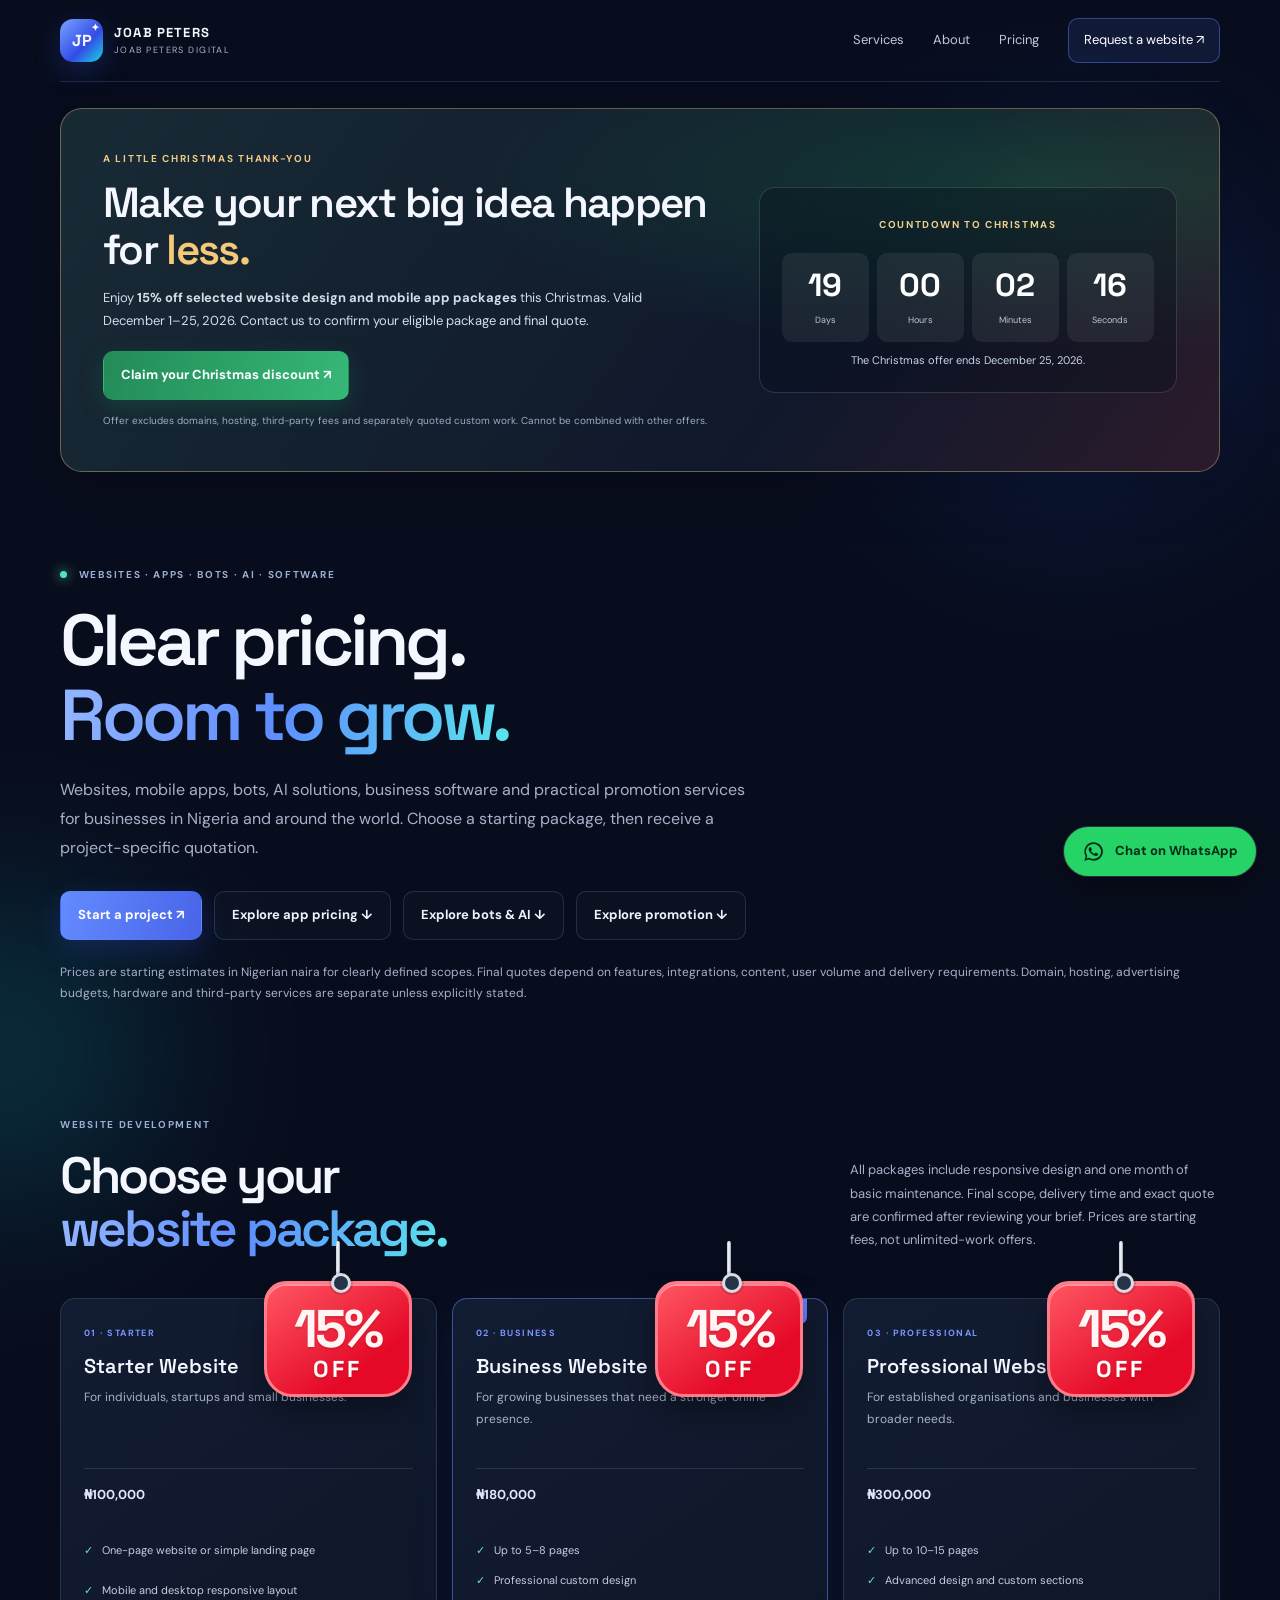
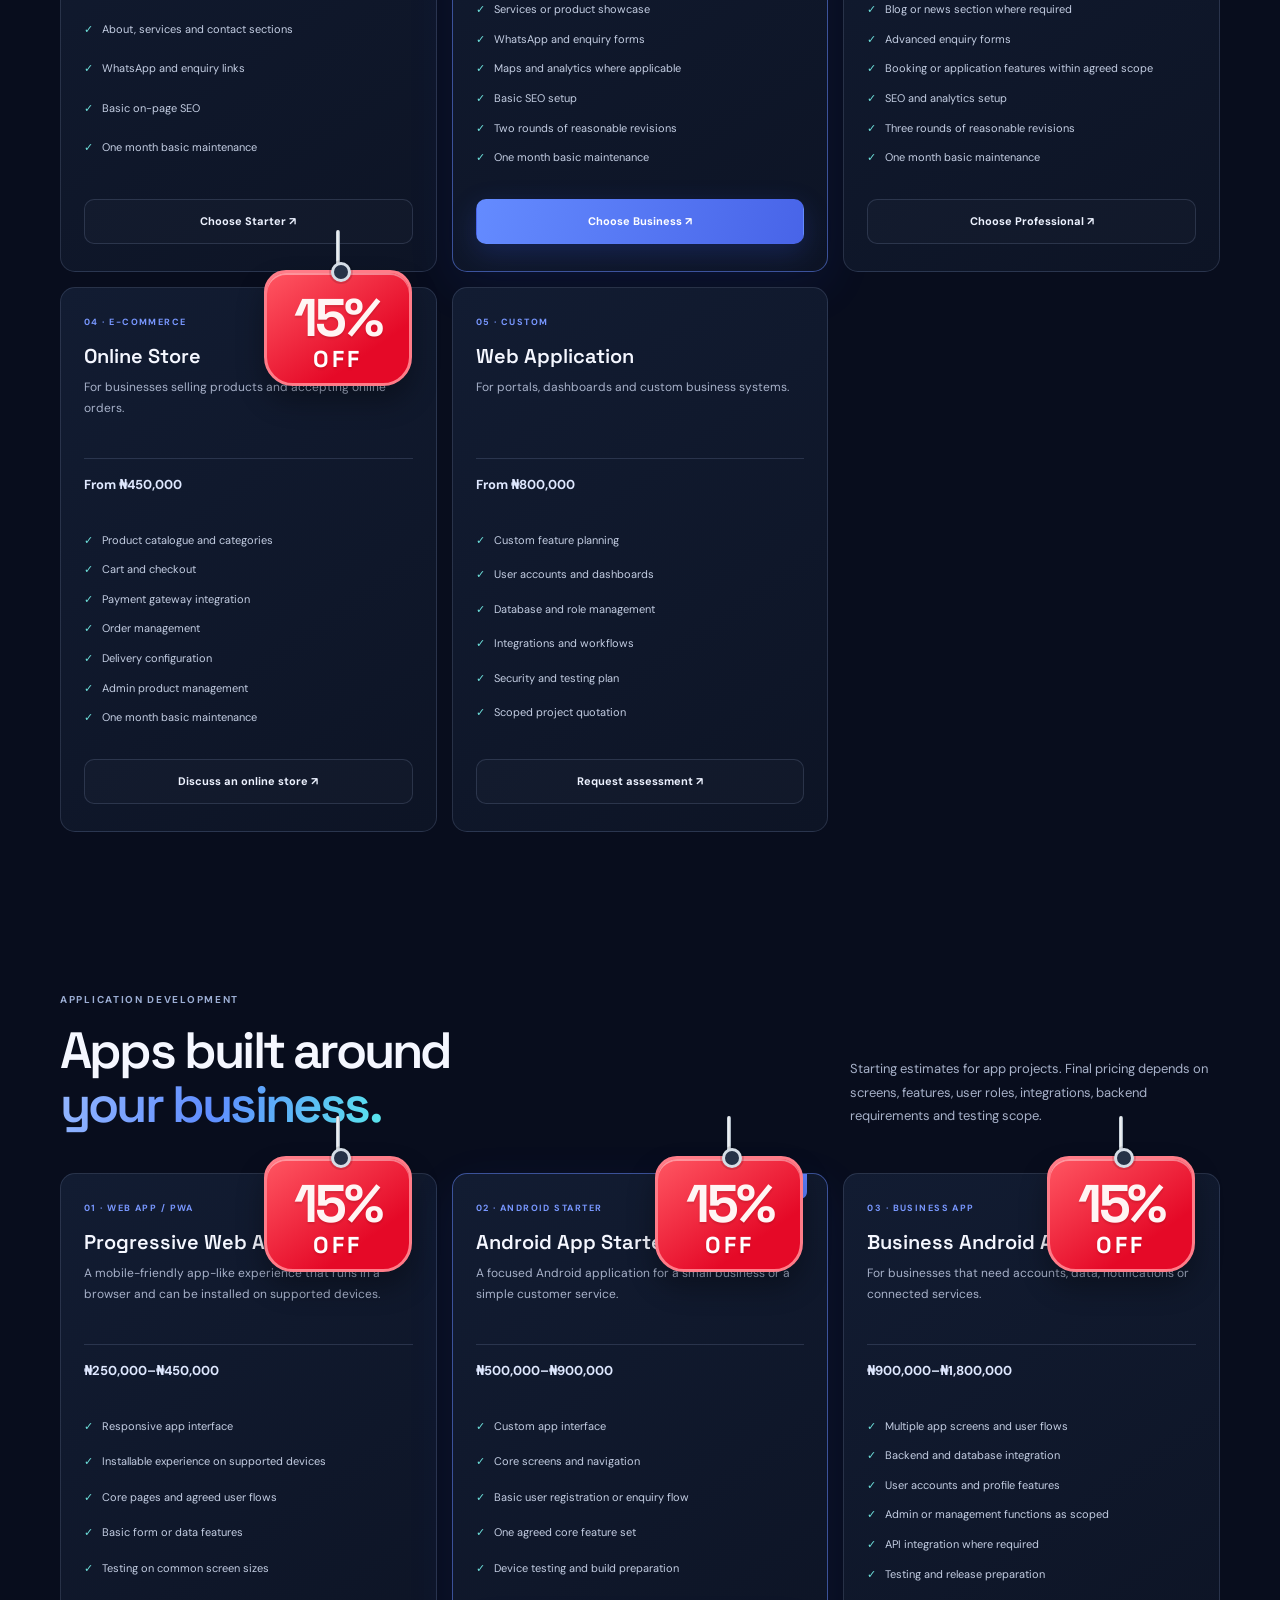
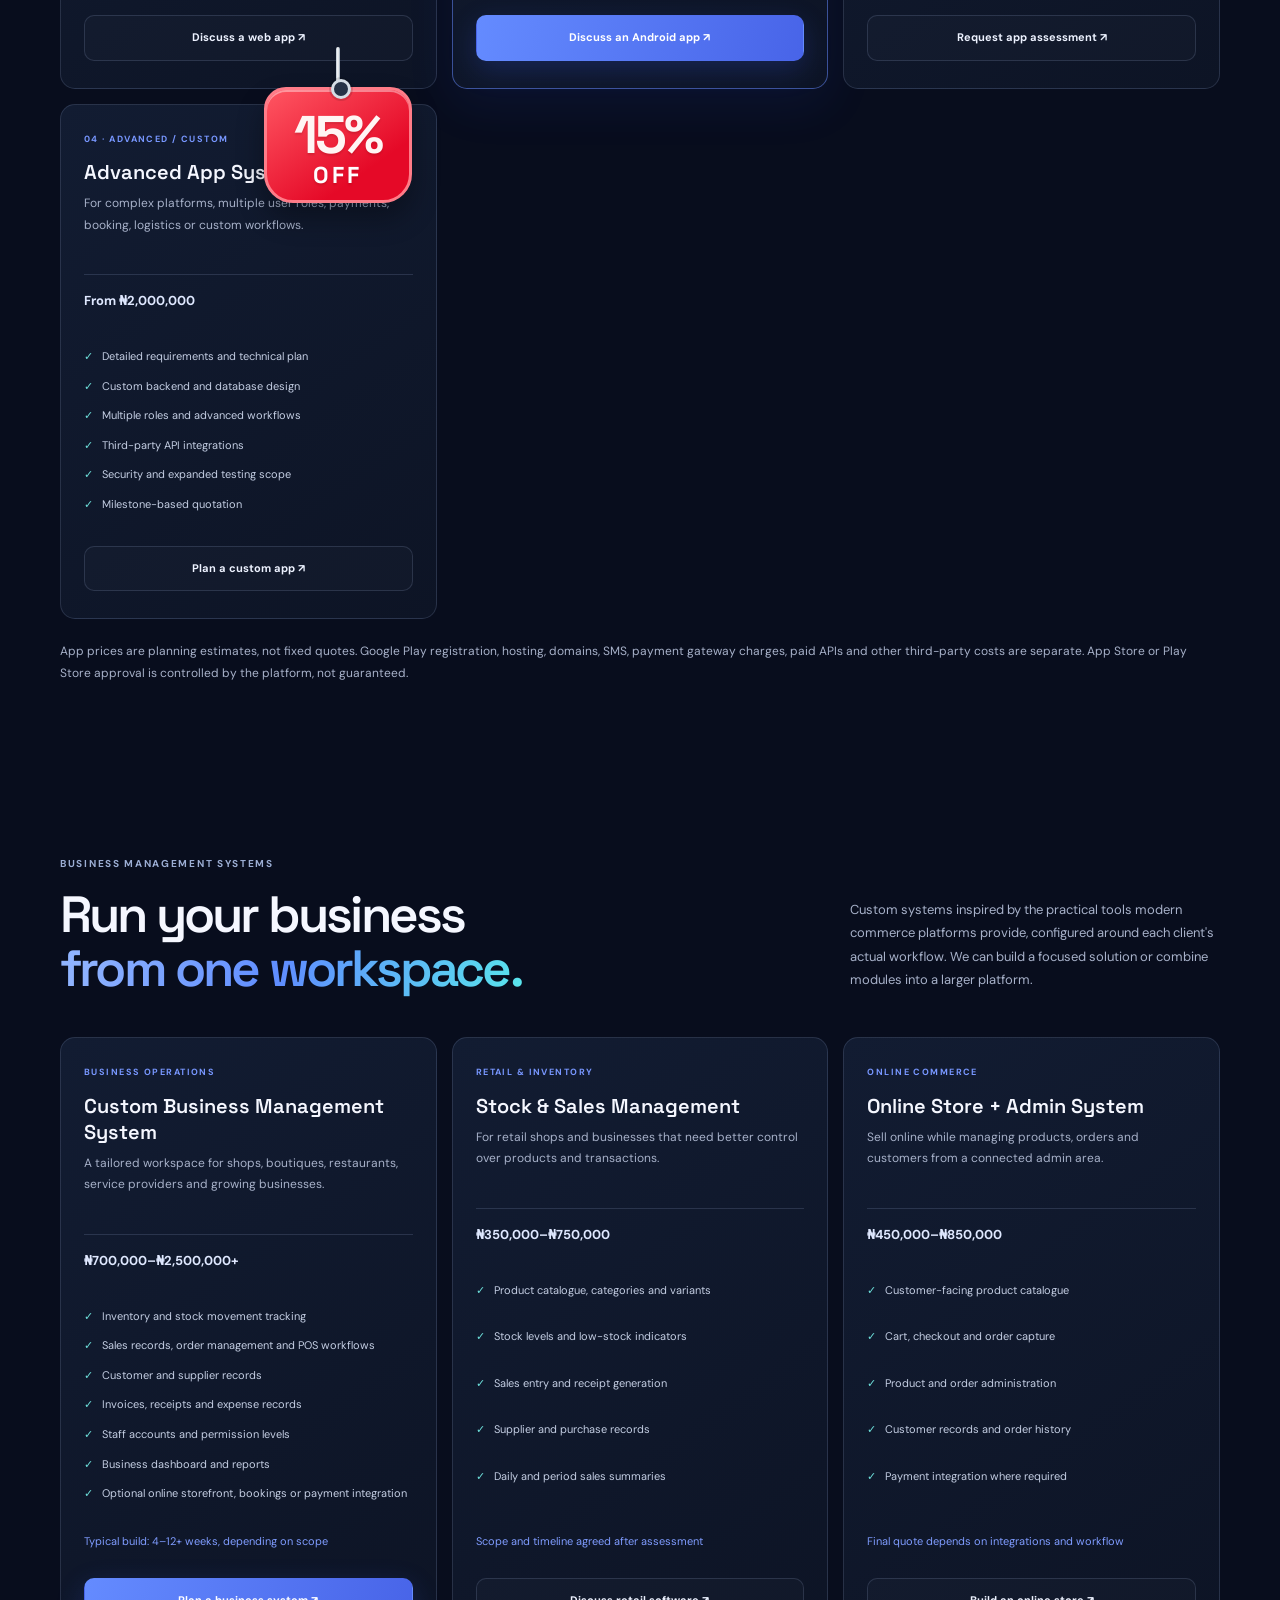
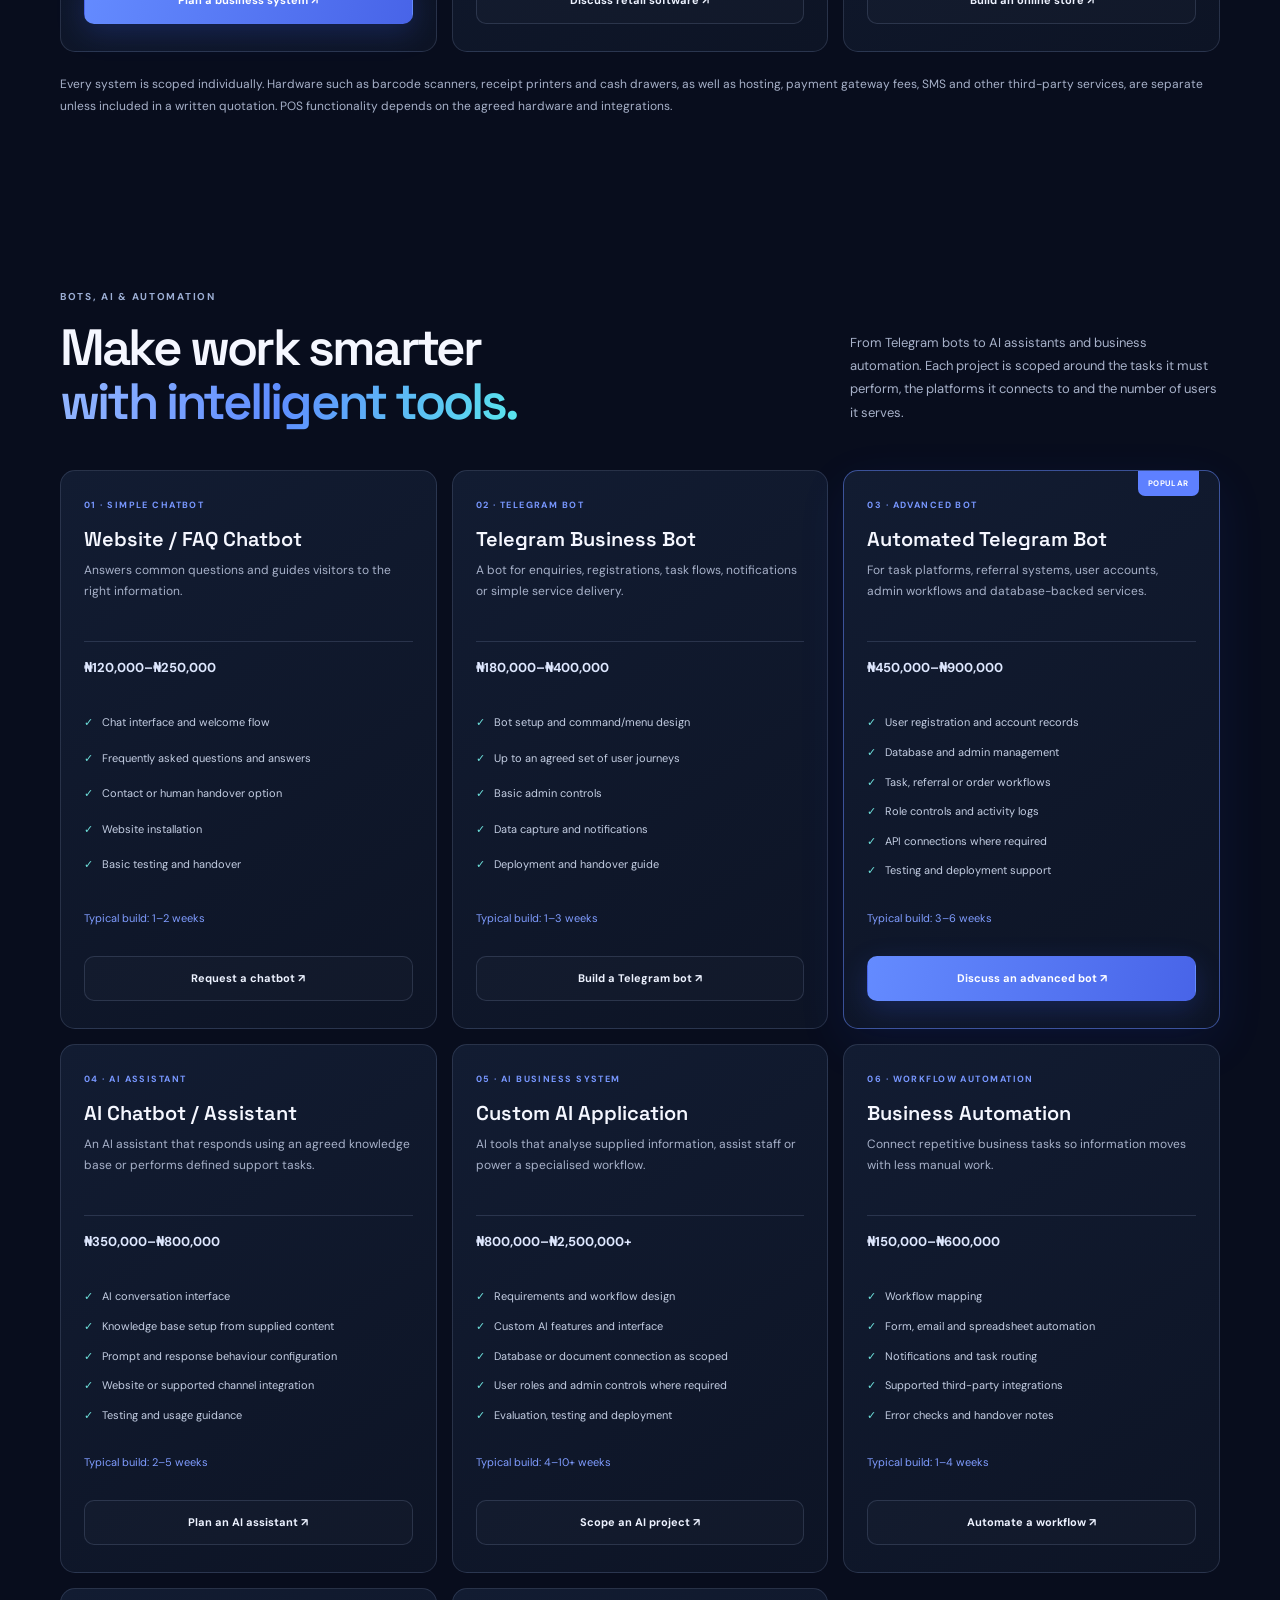
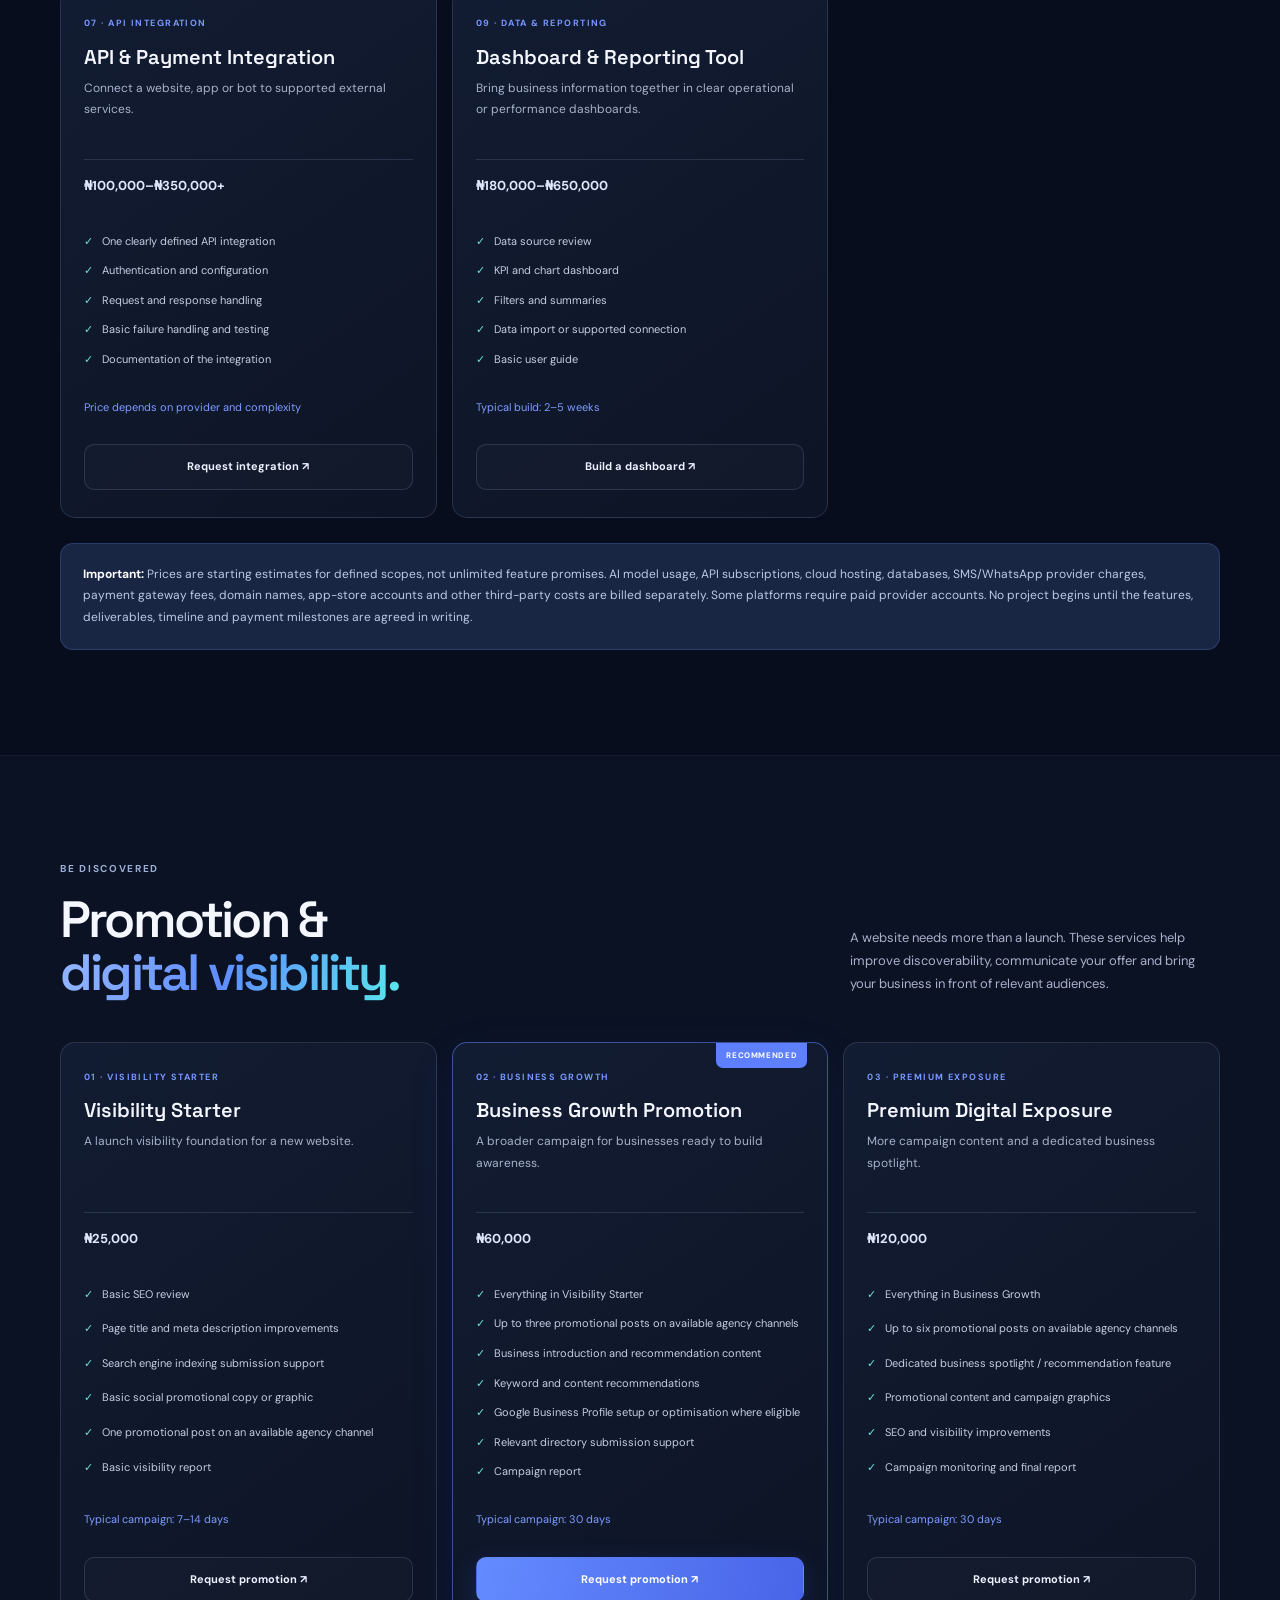
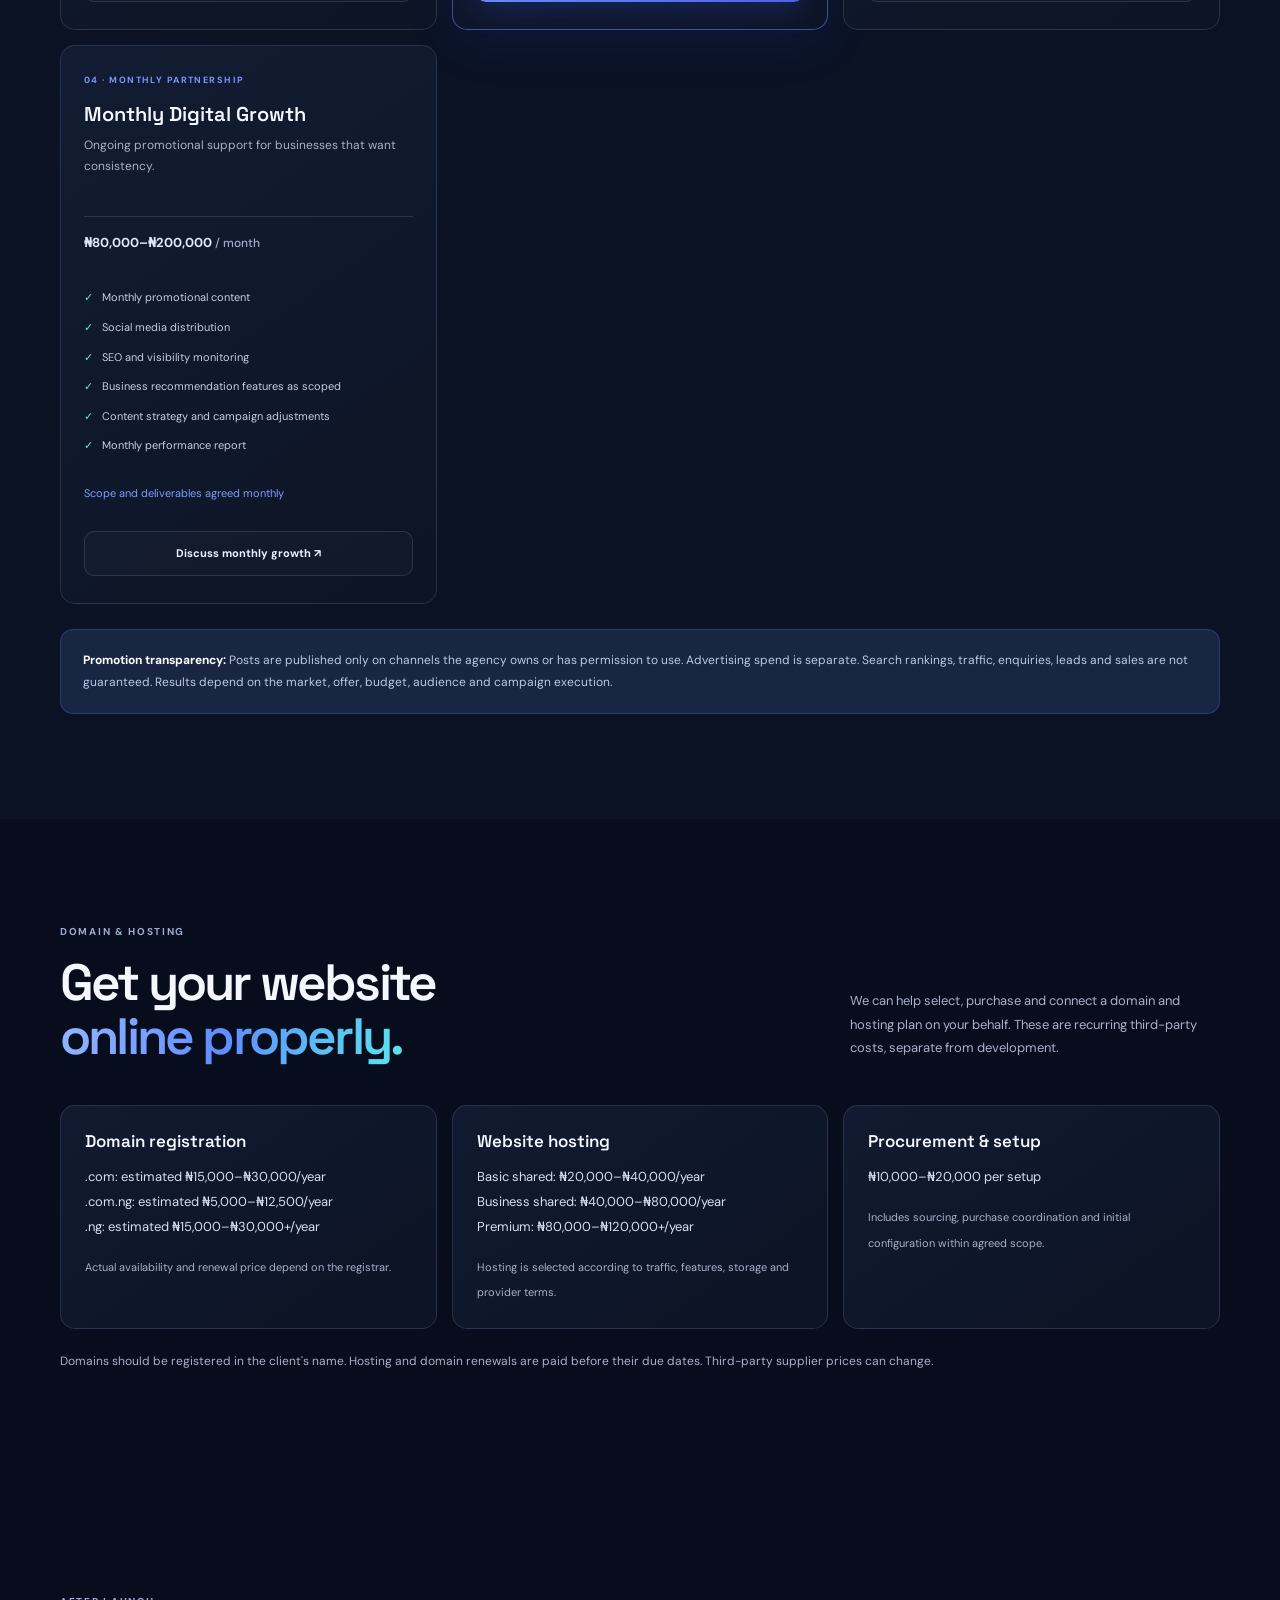
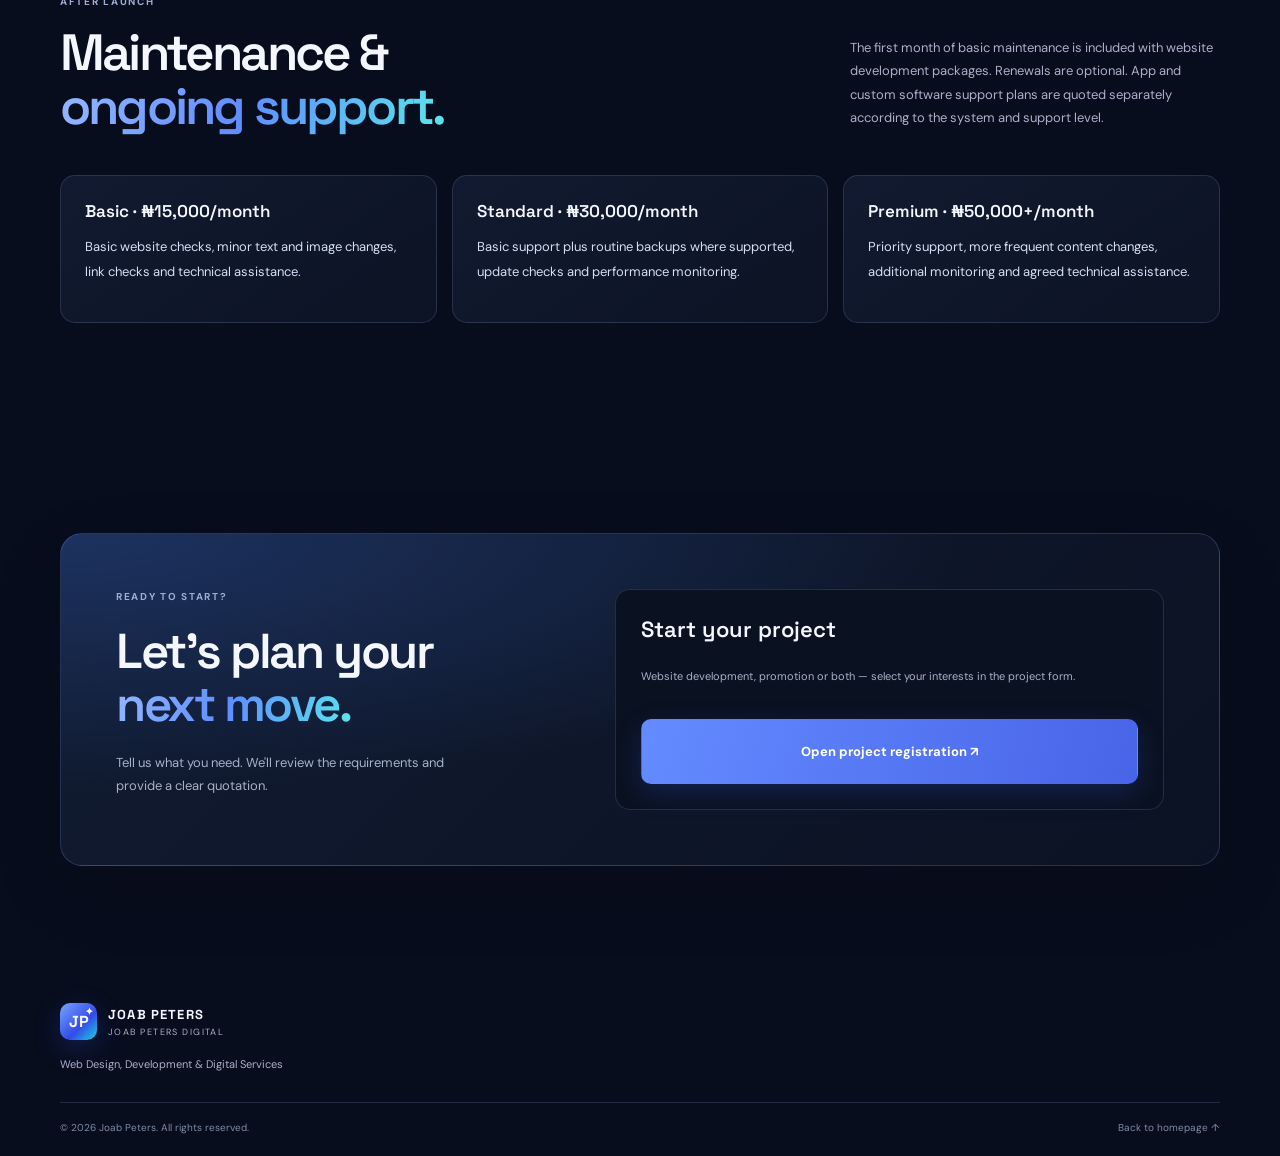
==== commit 8b586d73: "Clarify naira pricing and international quotations" ====
--- a/pricing.html
+++ b/pricing.html
@@ -26,9 +26,9 @@
 <article class="price-card"><span class="price-label">09 · DATA & REPORTING</span><h3>Dashboard & Reporting Tool</h3><p class="price-desc">Bring business information together in clear operational or performance dashboards.</p><div class="price-value">₦180,000–₦650,000</div><ul><li>Data source review</li><li>KPI and chart dashboard</li><li>Filters and summaries</li><li>Data import or supported connection</li><li>Basic user guide</li></ul><p class="package-duration">Typical build: 2–5 weeks</p><a class="button button-outline" href="request.html">Build a dashboard ↗</a></article>
 </div><div class="promotion-disclaimer"><b>Important:</b> Prices are starting estimates for defined scopes, not unlimited feature promises. AI model usage, API subscriptions, cloud hosting, databases, SMS/WhatsApp provider charges, payment gateway fees, domain names, app-store accounts and other third-party costs are billed separately. Some platforms require paid provider accounts. No project begins until the features, deliverables, timeline and payment milestones are agreed in writing.</div></section>
 <section class="section pricing-section" id="promotion"><div class="section-wrap"><div class="section-heading"><div><p class="eyebrow">BE DISCOVERED</p><h2>Promotion &<br><span class="gradient-text">digital visibility.</span></h2></div><p>A website needs more than a launch. These services help improve discoverability, communicate your offer and bring your business in front of relevant audiences.</p></div><div class="pricing-grid">
-<article class="price-card"><span class="price-label">01 · VISIBILITY STARTER</span><h3>Visibility Starter</h3><p class="price-desc">A launch visibility foundation for a new website.</p><div class="price-value">₦25,000 <small>/ $25</small></div><ul><li>Basic SEO review</li><li>Page title and meta description improvements</li><li>Search engine indexing submission support</li><li>Basic social promotional copy or graphic</li><li>One promotional post on an available agency channel</li><li>Basic visibility report</li></ul><p class="package-duration">Typical campaign: 7–14 days</p><a class="button button-outline" href="request.html">Request promotion ↗</a></article>
-<article class="price-card price-featured"><span class="popular-tag">RECOMMENDED</span><span class="price-label">02 · BUSINESS GROWTH</span><h3>Business Growth Promotion</h3><p class="price-desc">A broader campaign for businesses ready to build awareness.</p><div class="price-value">₦60,000 <small>/ $60</small></div><ul><li>Everything in Visibility Starter</li><li>Up to three promotional posts on available agency channels</li><li>Business introduction and recommendation content</li><li>Keyword and content recommendations</li><li>Google Business Profile setup or optimisation where eligible</li><li>Relevant directory submission support</li><li>Campaign report</li></ul><p class="package-duration">Typical campaign: 30 days</p><a class="button button-primary" href="request.html">Request promotion ↗</a></article>
-<article class="price-card"><span class="price-label">03 · PREMIUM EXPOSURE</span><h3>Premium Digital Exposure</h3><p class="price-desc">More campaign content and a dedicated business spotlight.</p><div class="price-value">₦120,000 <small>/ $120</small></div><ul><li>Everything in Business Growth</li><li>Up to six promotional posts on available agency channels</li><li>Dedicated business spotlight / recommendation feature</li><li>Promotional content and campaign graphics</li><li>SEO and visibility improvements</li><li>Campaign monitoring and final report</li></ul><p class="package-duration">Typical campaign: 30 days</p><a class="button button-outline" href="request.html">Request promotion ↗</a></article>
+<article class="price-card"><span class="price-label">01 · VISIBILITY STARTER</span><h3>Visibility Starter</h3><p class="price-desc">A launch visibility foundation for a new website.</p><div class="price-value">₦25,000</div><ul><li>Basic SEO review</li><li>Page title and meta description improvements</li><li>Search engine indexing submission support</li><li>Basic social promotional copy or graphic</li><li>One promotional post on an available agency channel</li><li>Basic visibility report</li></ul><p class="package-duration">Typical campaign: 7–14 days</p><a class="button button-outline" href="request.html">Request promotion ↗</a></article>
+<article class="price-card price-featured"><span class="popular-tag">RECOMMENDED</span><span class="price-label">02 · BUSINESS GROWTH</span><h3>Business Growth Promotion</h3><p class="price-desc">A broader campaign for businesses ready to build awareness.</p><div class="price-value">₦60,000</div><ul><li>Everything in Visibility Starter</li><li>Up to three promotional posts on available agency channels</li><li>Business introduction and recommendation content</li><li>Keyword and content recommendations</li><li>Google Business Profile setup or optimisation where eligible</li><li>Relevant directory submission support</li><li>Campaign report</li></ul><p class="package-duration">Typical campaign: 30 days</p><a class="button button-primary" href="request.html">Request promotion ↗</a></article>
+<article class="price-card"><span class="price-label">03 · PREMIUM EXPOSURE</span><h3>Premium Digital Exposure</h3><p class="price-desc">More campaign content and a dedicated business spotlight.</p><div class="price-value">₦120,000</div><ul><li>Everything in Business Growth</li><li>Up to six promotional posts on available agency channels</li><li>Dedicated business spotlight / recommendation feature</li><li>Promotional content and campaign graphics</li><li>SEO and visibility improvements</li><li>Campaign monitoring and final report</li></ul><p class="package-duration">Typical campaign: 30 days</p><a class="button button-outline" href="request.html">Request promotion ↗</a></article>
 <article class="price-card"><span class="price-label">04 · MONTHLY PARTNERSHIP</span><h3>Monthly Digital Growth</h3><p class="price-desc">Ongoing promotional support for businesses that want consistency.</p><div class="price-value">₦80,000–₦200,000 <small>/ month</small></div><ul><li>Monthly promotional content</li><li>Social media distribution</li><li>SEO and visibility monitoring</li><li>Business recommendation features as scoped</li><li>Content strategy and campaign adjustments</li><li>Monthly performance report</li></ul><p class="package-duration">Scope and deliverables agreed monthly</p><a class="button button-outline" href="request.html">Discuss monthly growth ↗</a></article></div><div class="promotion-disclaimer"><b>Promotion transparency:</b> Posts are published only on channels the agency owns or has permission to use. Advertising spend is separate. Search rankings, traffic, enquiries, leads and sales are not guaranteed. Results depend on the market, offer, budget, audience and campaign execution.</div></div></section>
 <section class="section-wrap section"><div class="section-heading"><div><p class="eyebrow">DOMAIN & HOSTING</p><h2>Get your website<br><span class="gradient-text">online properly.</span></h2></div><p>We can help select, purchase and connect a domain and hosting plan on your behalf. These are recurring third-party costs, separate from development.</p></div><div class="support-grid"><article class="support-card"><h3>Domain registration</h3><p>.com: estimated ₦15,000–₦30,000/year<br>.com.ng: estimated ₦5,000–₦12,500/year<br>.ng: estimated ₦15,000–₦30,000+/year</p><small>Actual availability and renewal price depend on the registrar.</small></article><article class="support-card"><h3>Website hosting</h3><p>Basic shared: ₦20,000–₦40,000/year<br>Business shared: ₦40,000–₦80,000/year<br>Premium: ₦80,000–₦120,000+/year</p><small>Hosting is selected according to traffic, features, storage and provider terms.</small></article><article class="support-card"><h3>Procurement & setup</h3><p>₦10,000–₦20,000 per setup</p><small>Includes sourcing, purchase coordination and initial configuration within agreed scope.</small></article></div><p class="pricing-footnote">Domains should be registered in the client's name. Hosting and domain renewals are paid before their due dates. Third-party supplier prices can change.</p></section>
 <section class="section-wrap section"><div class="section-heading"><div><p class="eyebrow">AFTER LAUNCH</p><h2>Maintenance &<br><span class="gradient-text">ongoing support.</span></h2></div><p>The first month of basic maintenance is included with website development packages. Renewals are optional. App and custom software support plans are quoted separately according to the system and support level.</p></div><div class="support-grid"><article class="support-card"><h3>Basic · ₦15,000/month</h3><p>Basic website checks, minor text and image changes, link checks and technical assistance.</p></article><article class="support-card"><h3>Standard · ₦30,000/month</h3><p>Basic support plus routine backups where supported, update checks and performance monitoring.</p></article><article class="support-card"><h3>Premium · ₦50,000+/month</h3><p>Priority support, more frequent content changes, additional monitoring and agreed technical assistance.</p></article></div></section>
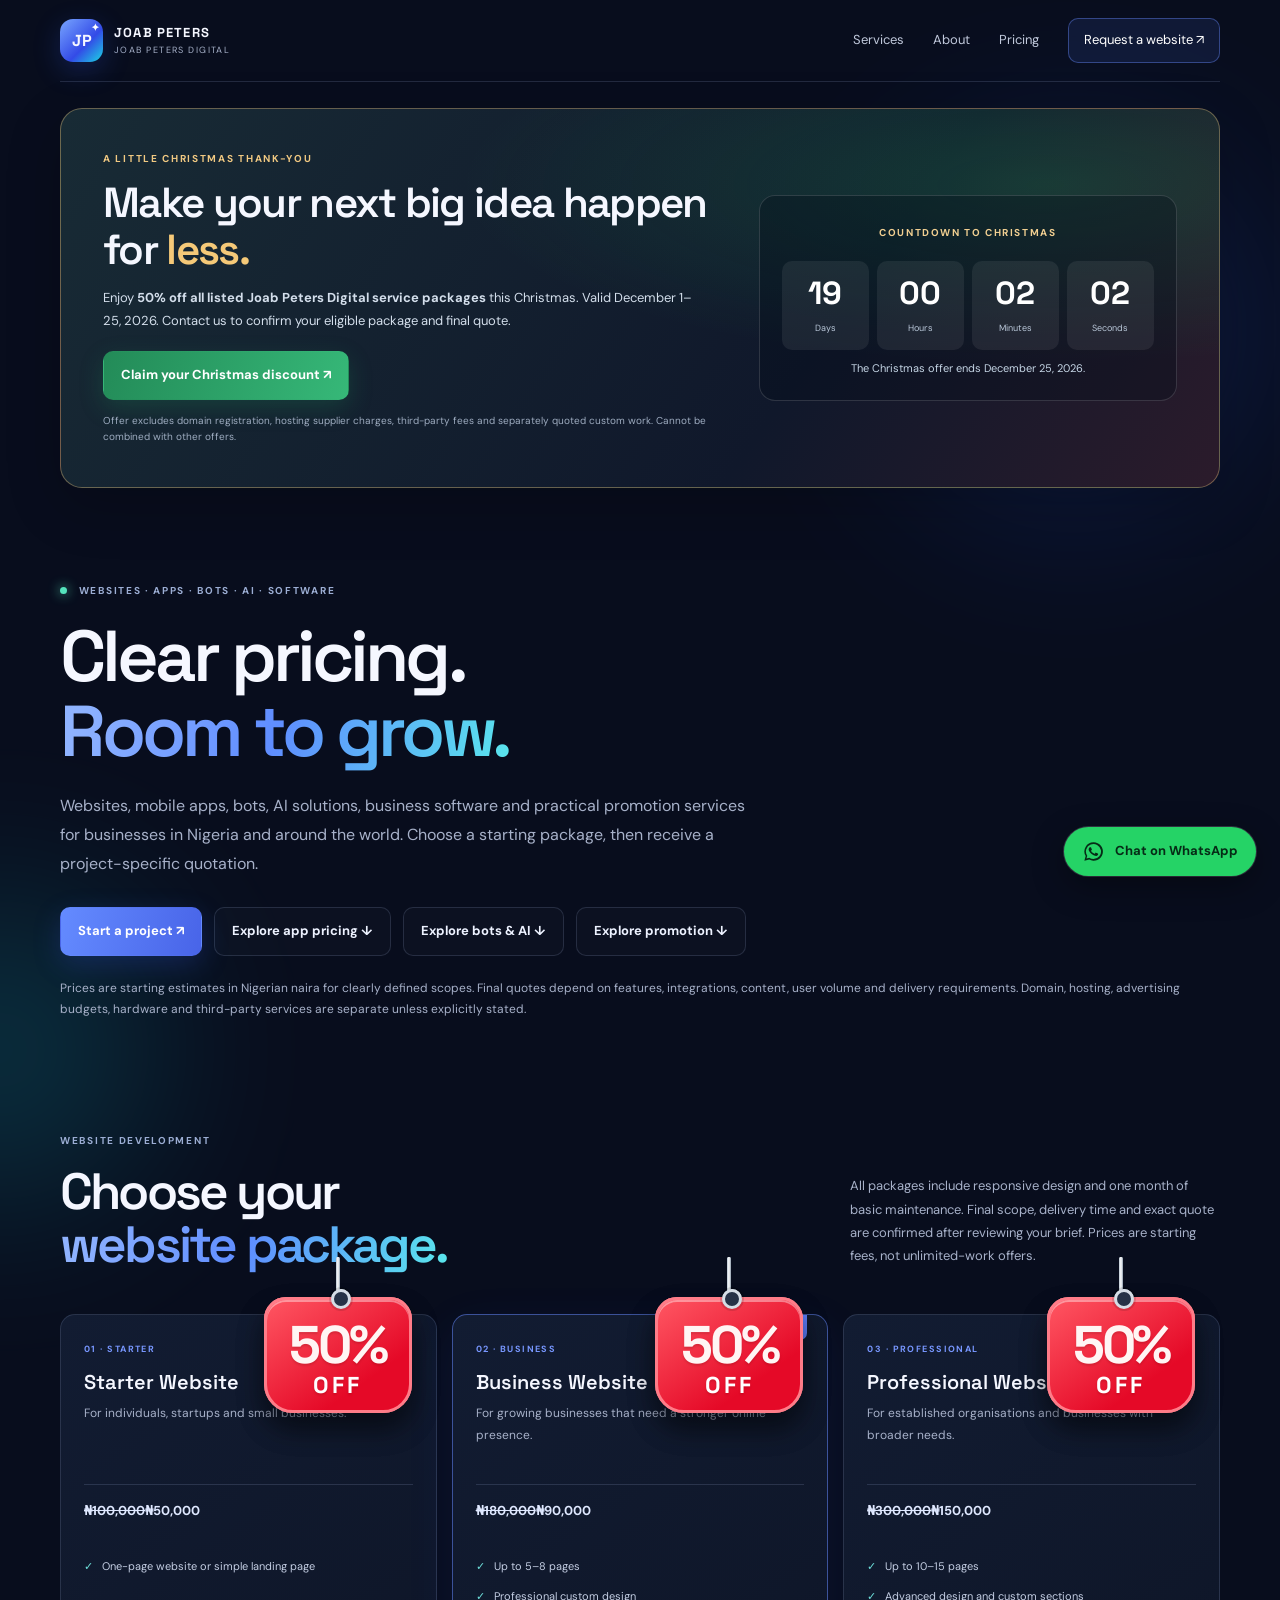
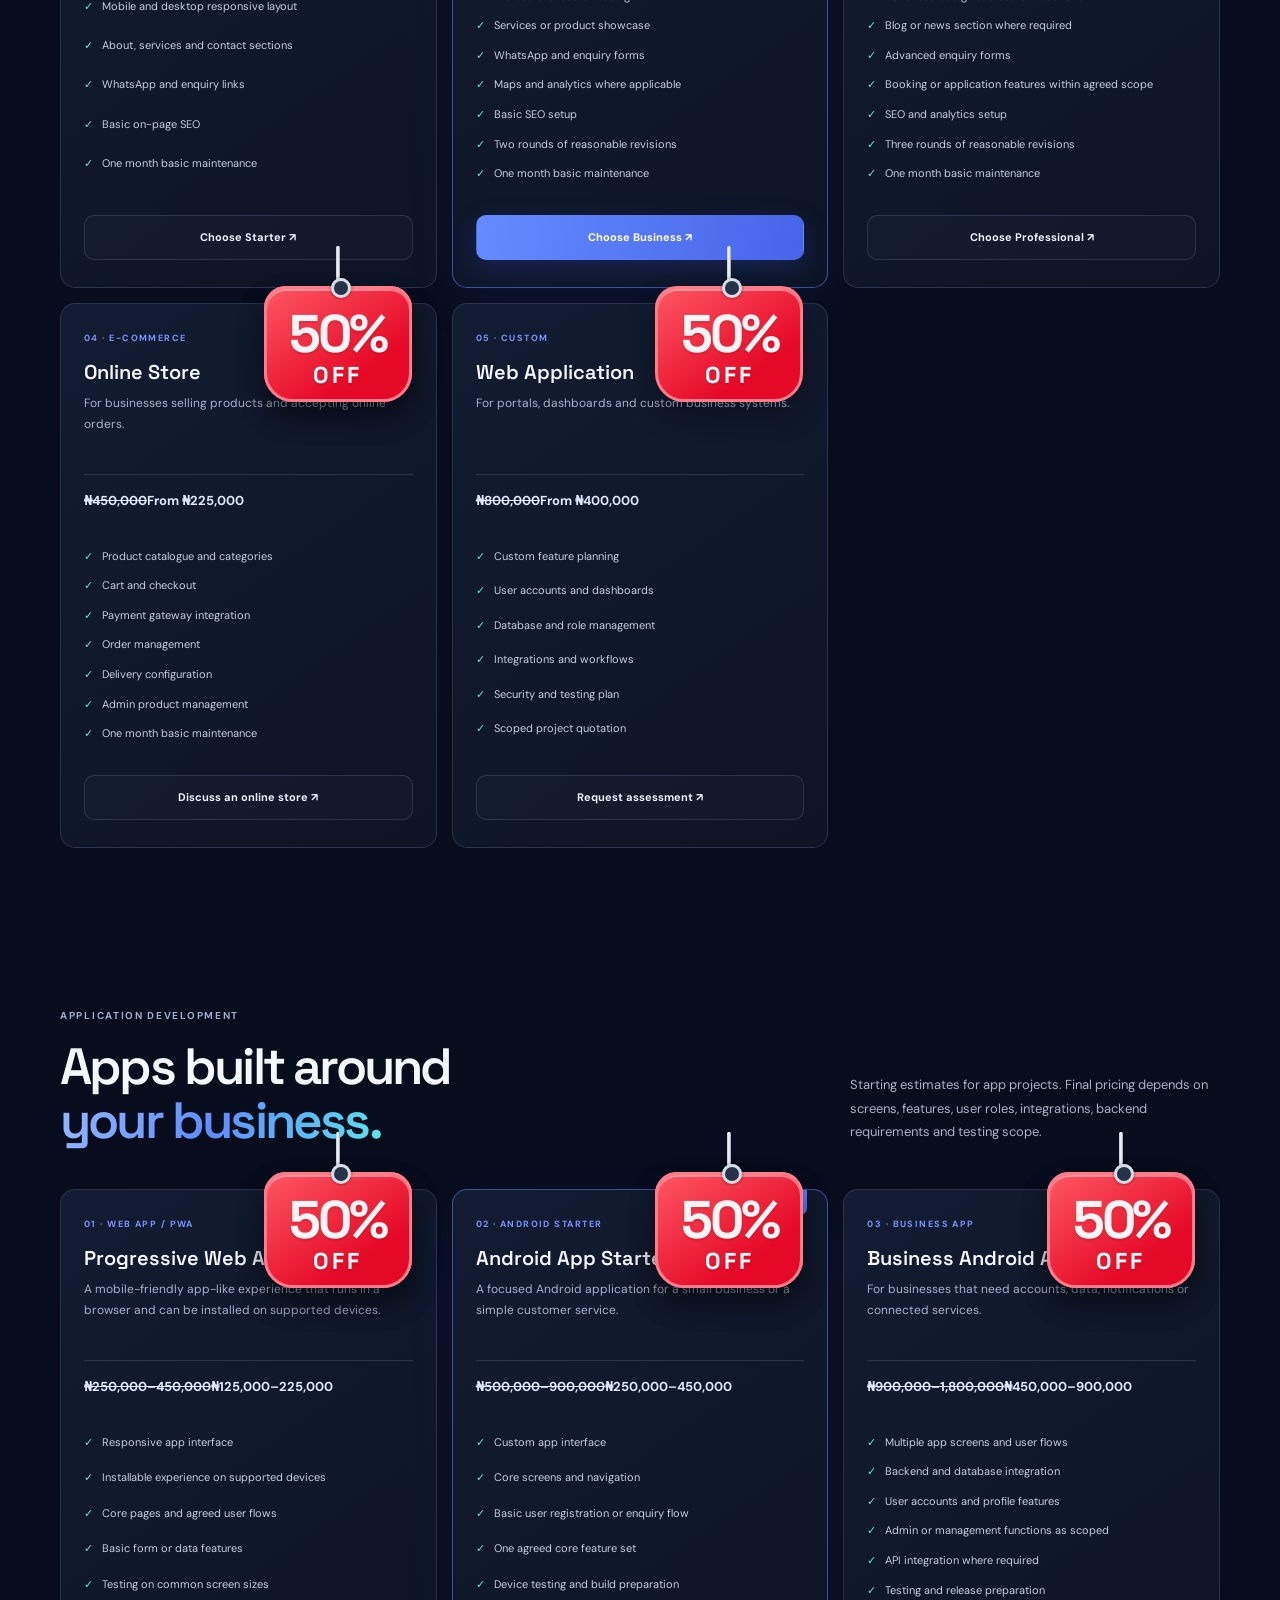
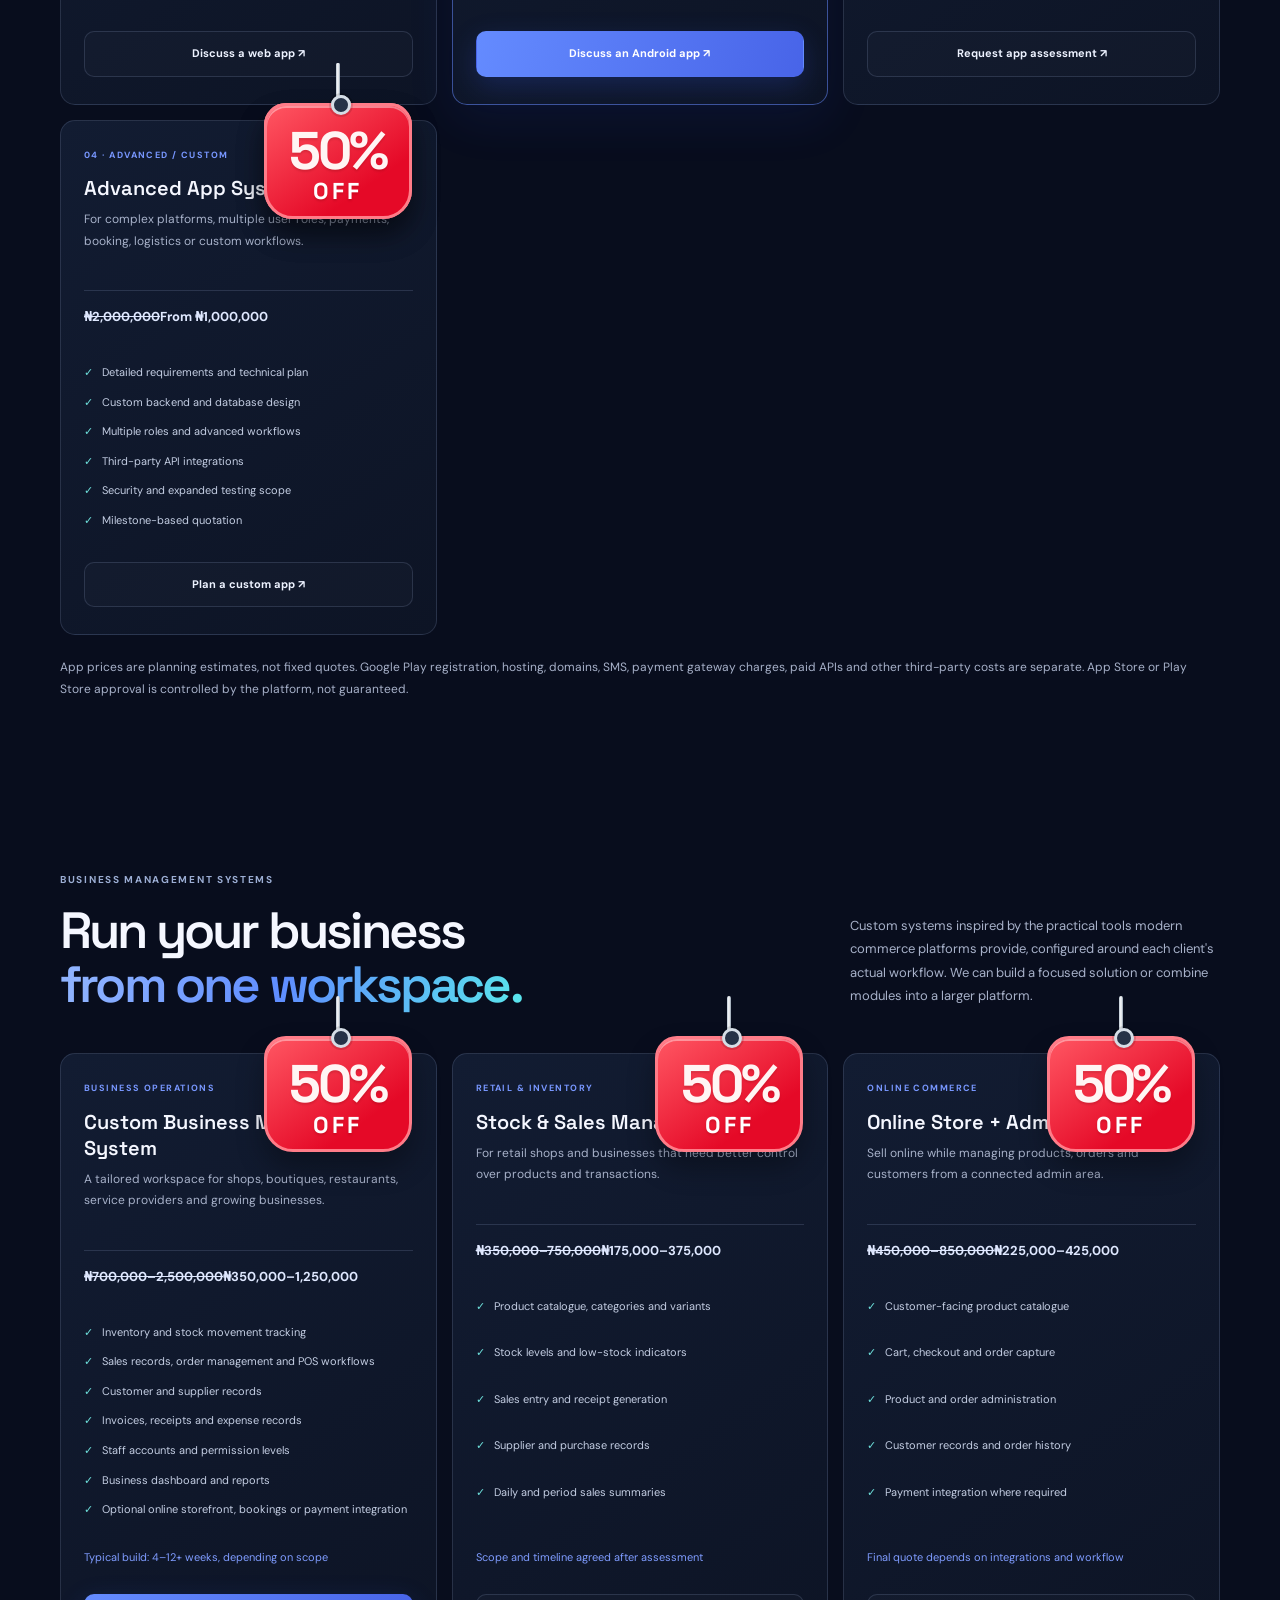
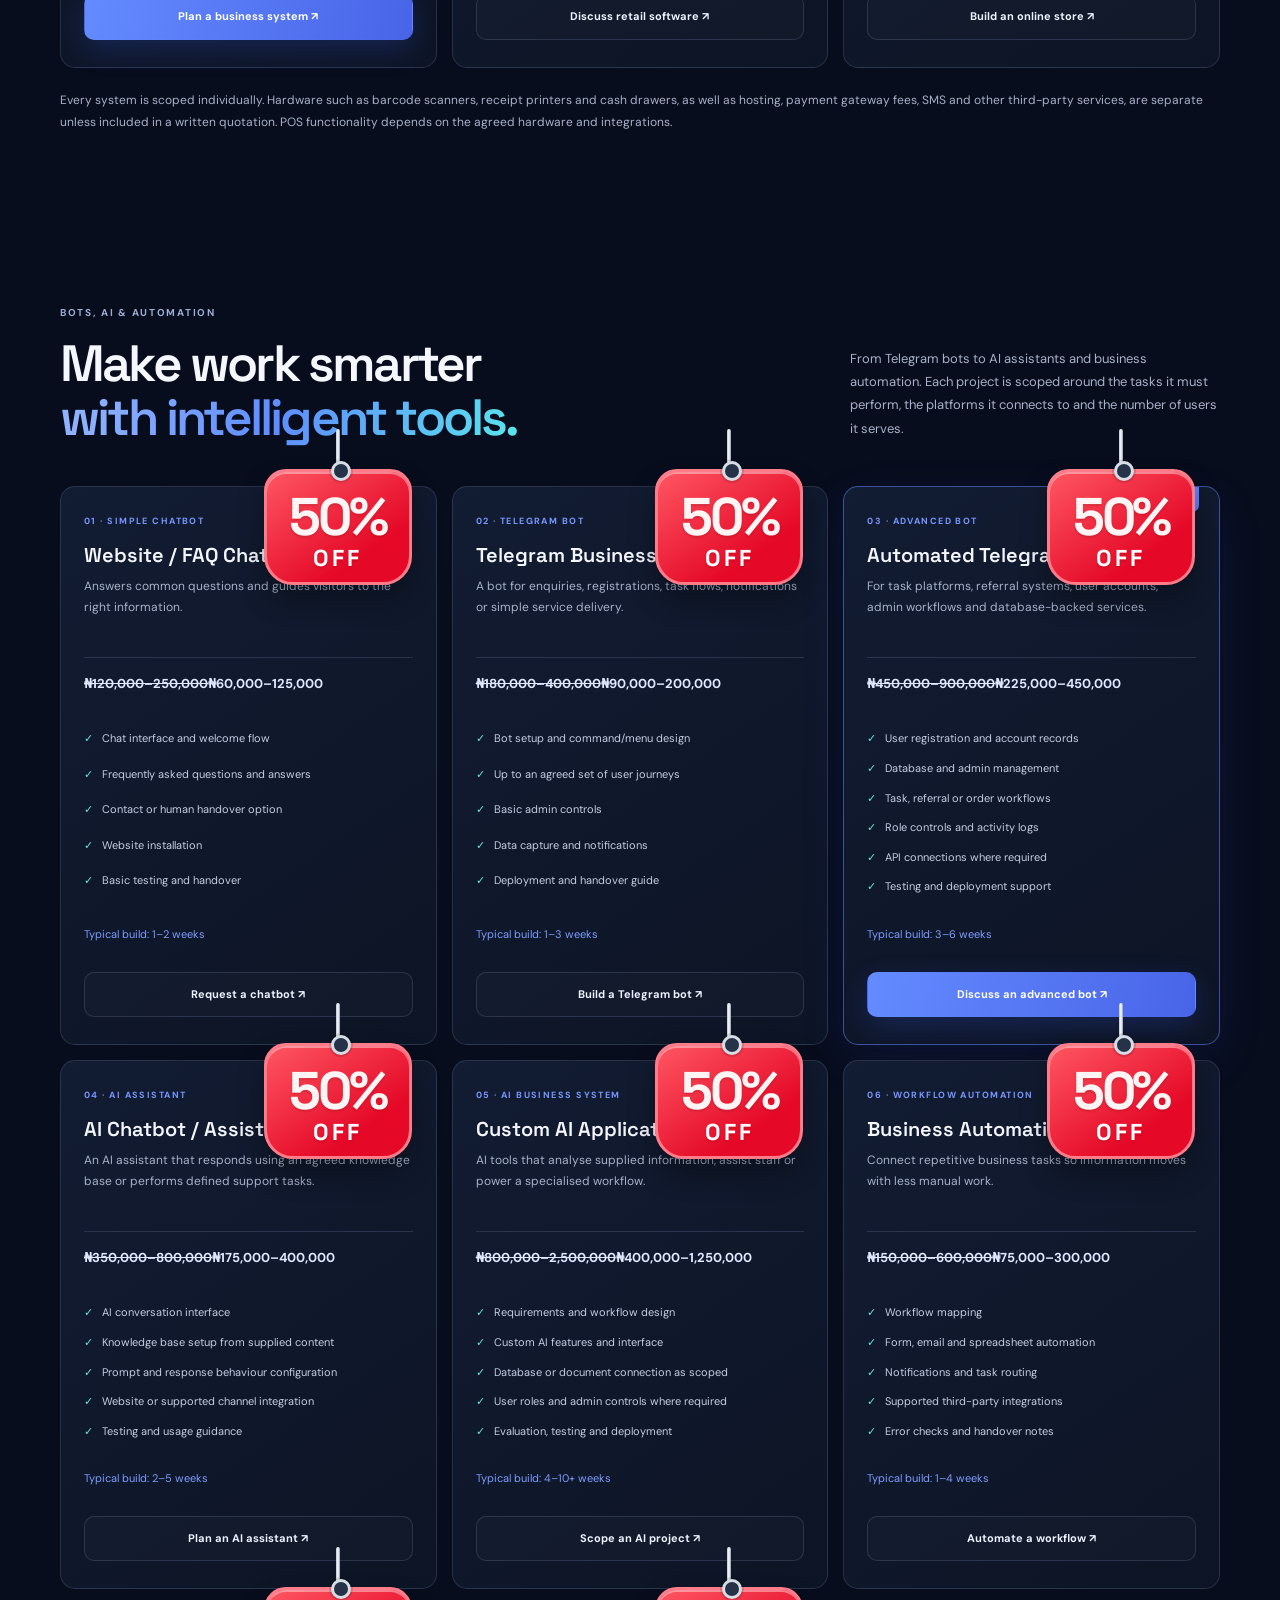
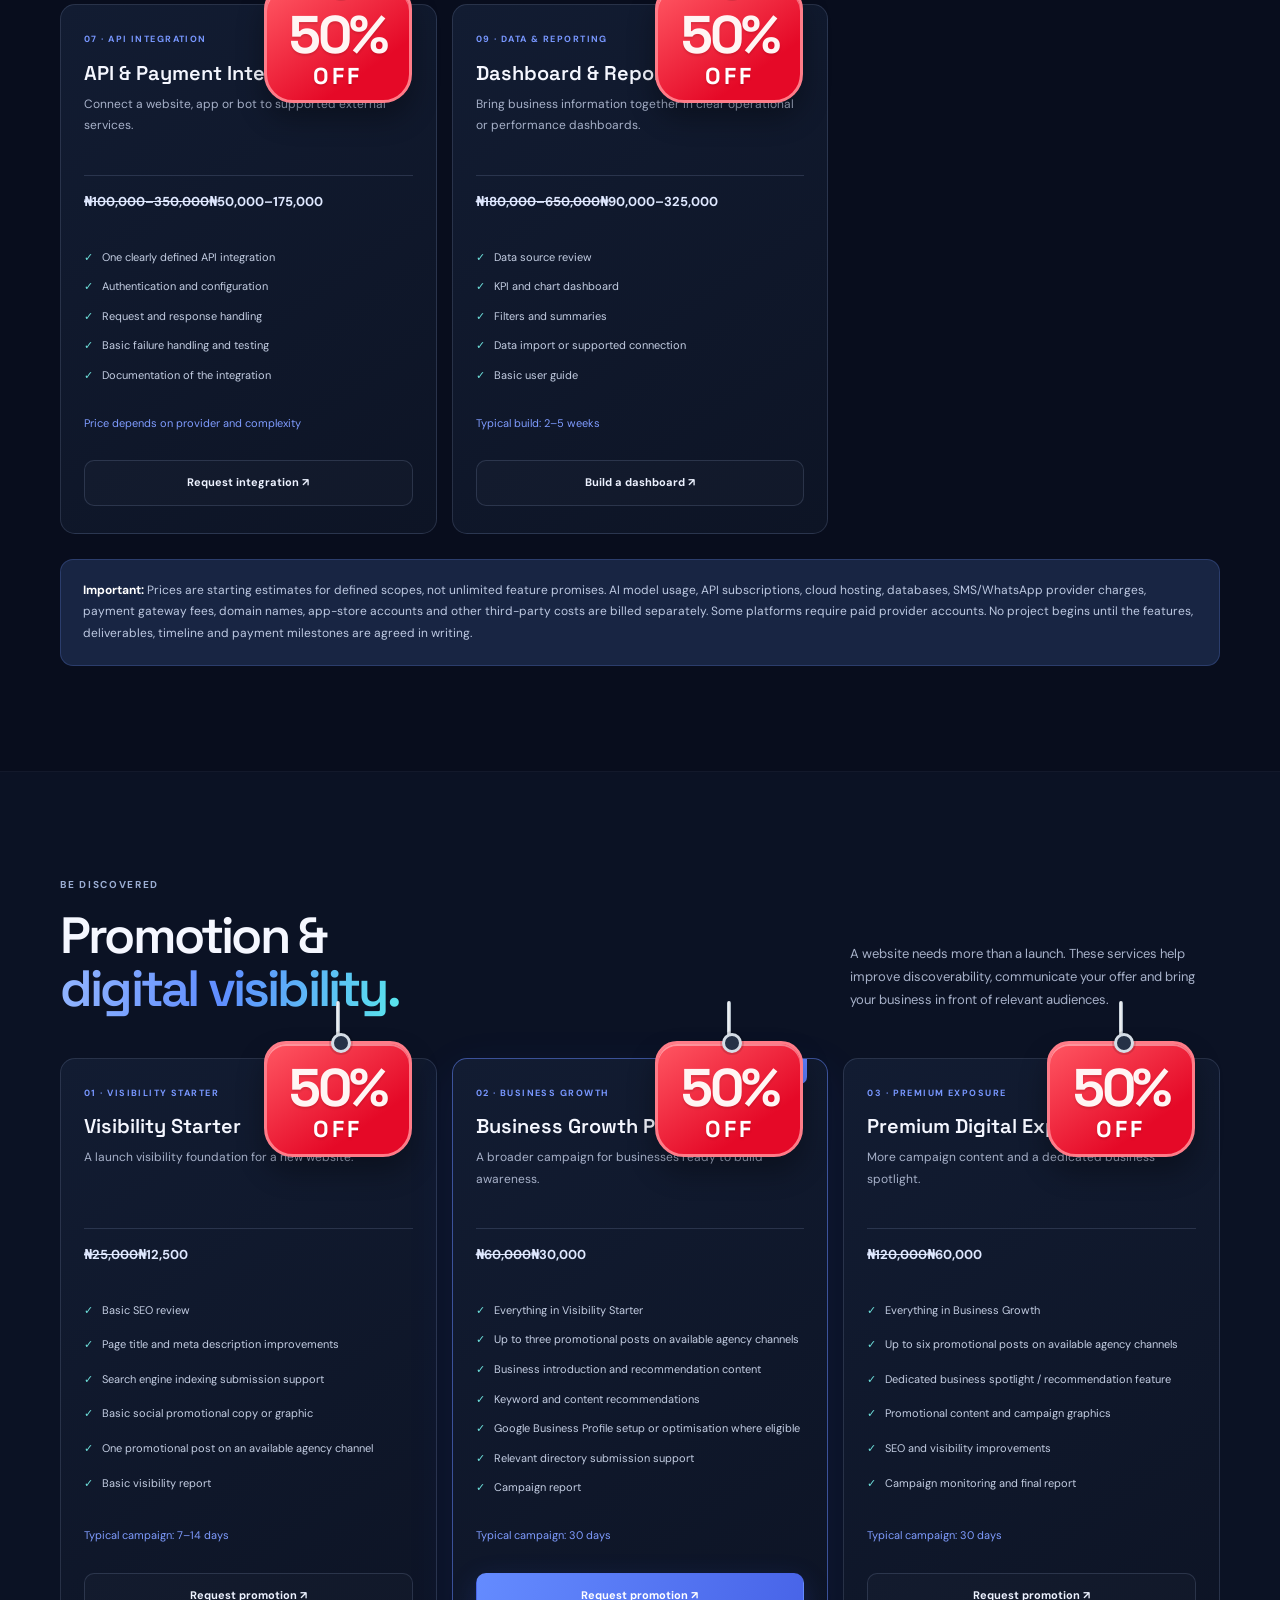
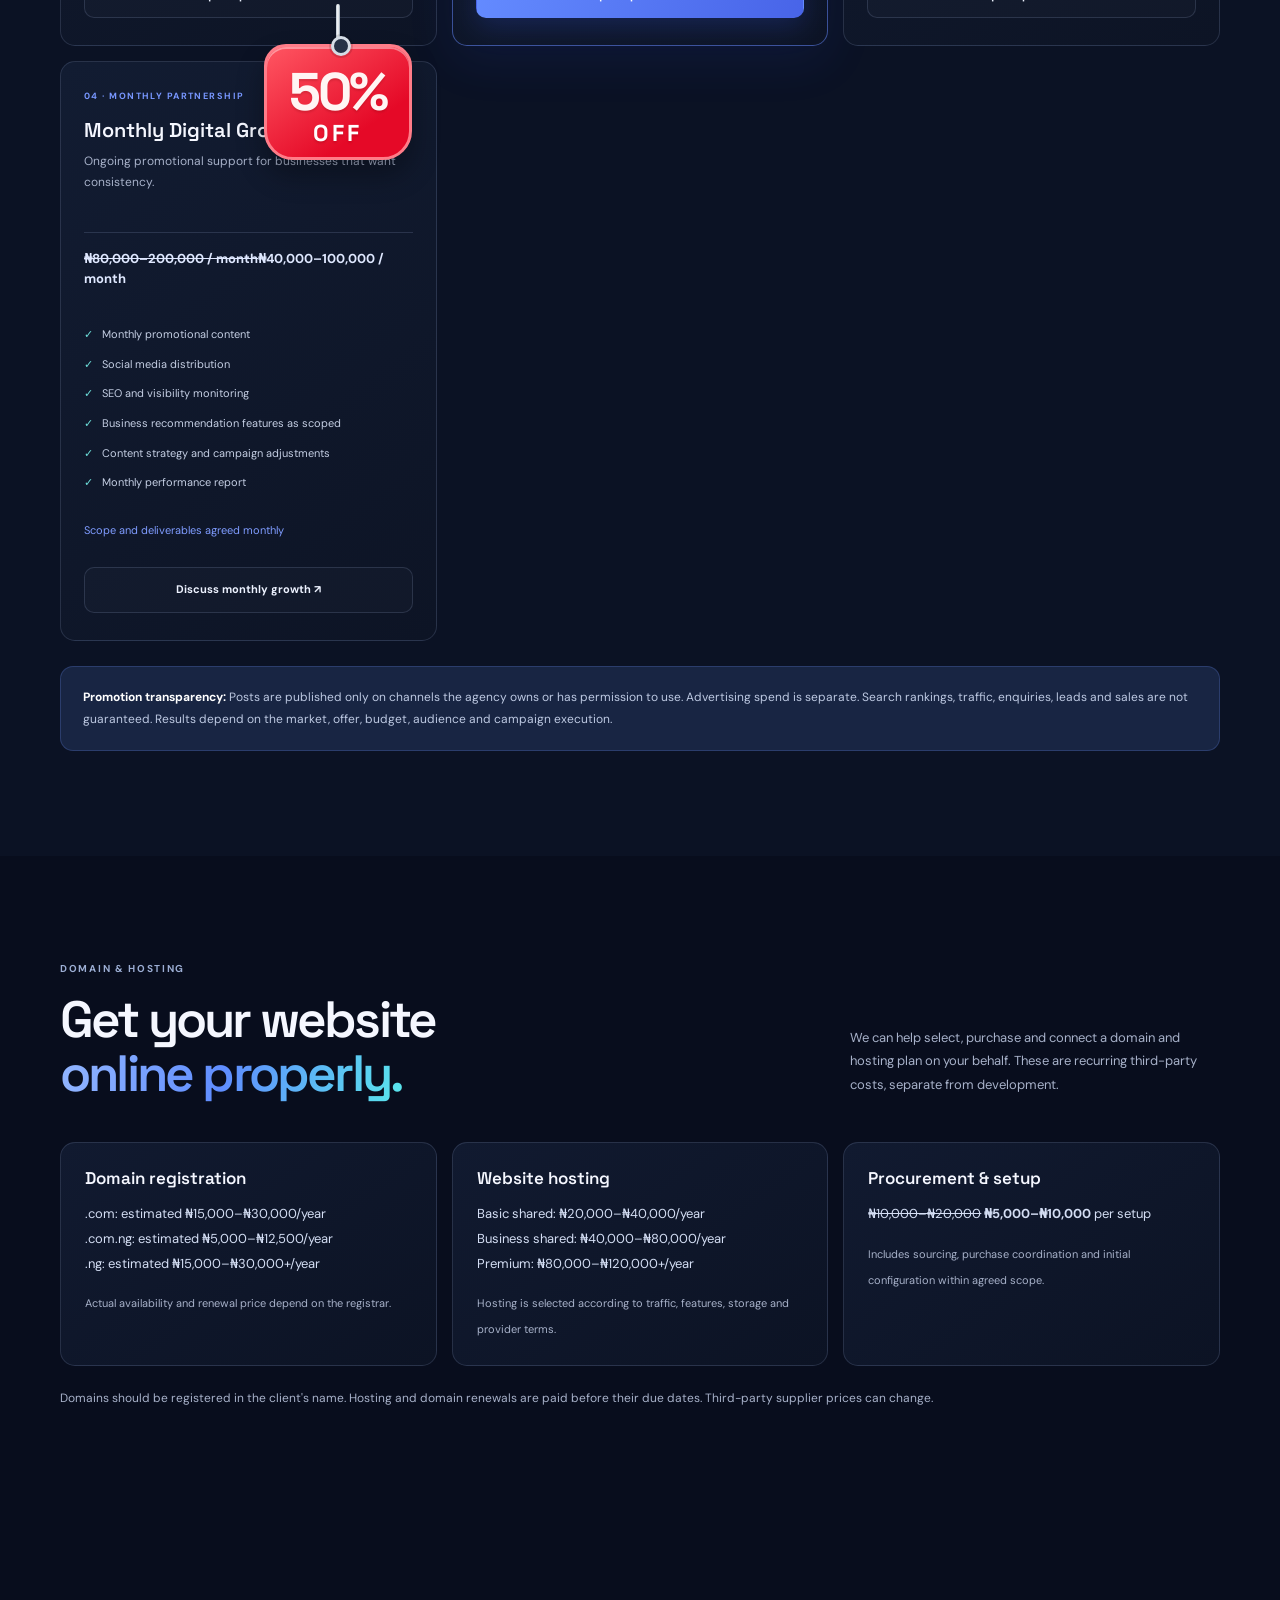
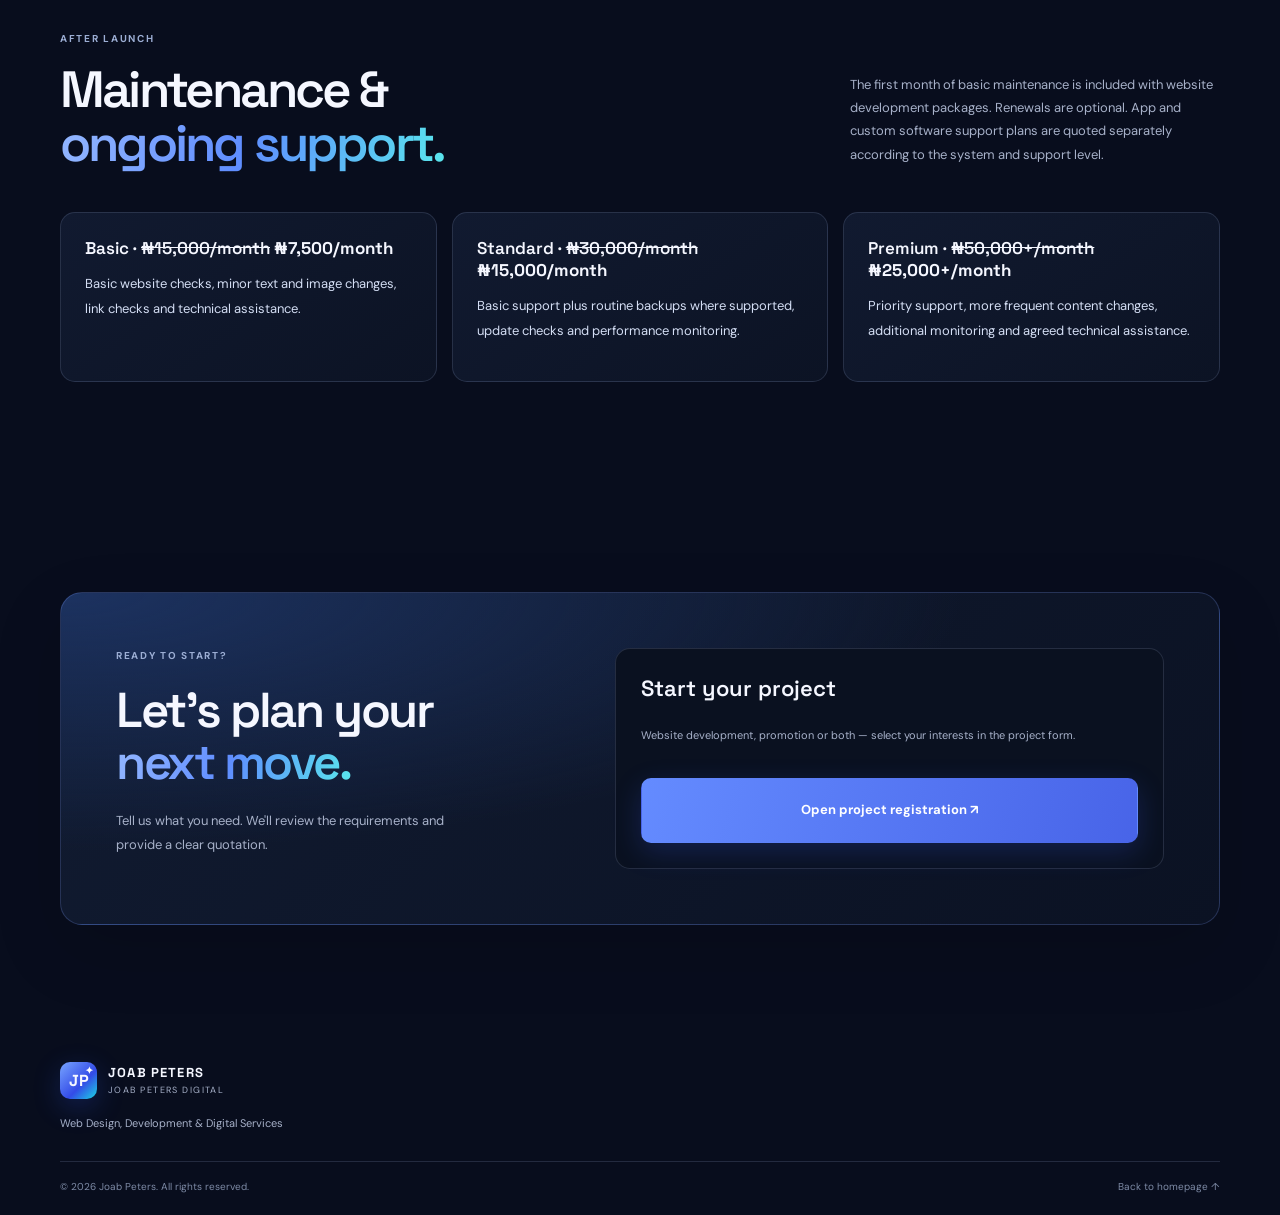
==== commit d254e6e1: "Apply 50 percent promotion across service pricing" ====
--- a/pricing.html
+++ b/pricing.html
@@ -1,37 +1,37 @@
 <!doctype html>
 <html lang="en"><head><meta charset="utf-8"><meta name="viewport" content="width=device-width, initial-scale=1"><meta name="description" content="Joab Peters Digital website, mobile app, chatbot, AI, automation, software, promotion and maintenance pricing."><meta name="theme-color" content="#080d1d"><title>Pricing & Digital Growth | Joab Peters Digital</title><link rel="icon" href="assets/favicon.svg" type="image/svg+xml"><link rel="stylesheet" href="styles.css"></head>
 <body><div class="ambient ambient-one"></div><div class="ambient ambient-two"></div><header class="site-header"><a class="brand" href="index.html"><span class="brand-mark">JP<span>✦</span></span><span class="brand-copy"><b>JOAB PETERS</b><small>JOAB PETERS DIGITAL</small></span></a><button class="menu-toggle" aria-label="Open navigation" aria-expanded="false">☰</button><nav class="nav"><a href="index.html#services">Services</a><a href="index.html#about">About</a><a href="pricing.html">Pricing</a><a class="nav-cta" href="request.html">Request a website ↗</a></nav></header>
-<main><section class="christmas-promo" id="christmas-promo" hidden aria-label="Christmas promotion"><div class="christmas-promo-inner"><div class="christmas-copy"><p class="eyebrow">A LITTLE CHRISTMAS THANK-YOU</p><h2>Make your next big idea happen for <span>less.</span></h2><p>Enjoy <strong>15% off selected website design and mobile app packages</strong> this Christmas. Valid December 1–25, 2026. Contact us to confirm your eligible package and final quote.</p><a class="button button-primary" href="request.html">Claim your Christmas discount ↗</a><small>Offer excludes domains, hosting, third-party fees and separately quoted custom work. Cannot be combined with other offers.</small></div><div class="christmas-countdown" aria-live="polite"><span class="countdown-label">COUNTDOWN TO CHRISTMAS</span><div class="countdown-units"><div><b data-count-days>--</b><small>Days</small></div><div><b data-count-hours>--</b><small>Hours</small></div><div><b data-count-minutes>--</b><small>Minutes</small></div><div><b data-count-seconds>--</b><small>Seconds</small></div></div><p data-count-message>Our Christmas offer is here.</p></div></div></section><section class="pricing-hero section-wrap"><p class="eyebrow"><span class="status-dot"></span> WEBSITES · APPS · BOTS · AI · SOFTWARE</p><h1>Clear pricing.<br><span class="gradient-text">Room to grow.</span></h1><p class="hero-intro">Websites, mobile apps, bots, AI solutions, business software and practical promotion services for businesses in Nigeria and around the world. Choose a starting package, then receive a project-specific quotation.</p><div class="hero-actions"><a class="button button-primary" href="request.html">Start a project ↗</a><a class="button button-ghost" href="#apps">Explore app pricing ↓</a><a class="button button-ghost" href="#bots-ai">Explore bots & AI ↓</a><a class="button button-ghost" href="#promotion">Explore promotion ↓</a></div><p class="pricing-note">Prices are starting estimates in Nigerian naira for clearly defined scopes. Final quotes depend on features, integrations, content, user volume and delivery requirements. Domain, hosting, advertising budgets, hardware and third-party services are separate unless explicitly stated.</p></section>
+<main><section class="christmas-promo" id="christmas-promo" hidden aria-label="Christmas promotion"><div class="christmas-promo-inner"><div class="christmas-copy"><p class="eyebrow">A LITTLE CHRISTMAS THANK-YOU</p><h2>Make your next big idea happen for <span>less.</span></h2><p>Enjoy <strong>50% off all listed Joab Peters Digital service packages</strong> this Christmas. Valid December 1–25, 2026. Contact us to confirm your eligible package and final quote.</p><a class="button button-primary" href="request.html">Claim your Christmas discount ↗</a><small>Offer excludes domain registration, hosting supplier charges, third-party fees and separately quoted custom work. Cannot be combined with other offers.</small></div><div class="christmas-countdown" aria-live="polite"><span class="countdown-label">COUNTDOWN TO CHRISTMAS</span><div class="countdown-units"><div><b data-count-days>--</b><small>Days</small></div><div><b data-count-hours>--</b><small>Hours</small></div><div><b data-count-minutes>--</b><small>Minutes</small></div><div><b data-count-seconds>--</b><small>Seconds</small></div></div><p data-count-message>Our Christmas offer is here.</p></div></div></section><section class="pricing-hero section-wrap"><p class="eyebrow"><span class="status-dot"></span> WEBSITES · APPS · BOTS · AI · SOFTWARE</p><h1>Clear pricing.<br><span class="gradient-text">Room to grow.</span></h1><p class="hero-intro">Websites, mobile apps, bots, AI solutions, business software and practical promotion services for businesses in Nigeria and around the world. Choose a starting package, then receive a project-specific quotation.</p><div class="hero-actions"><a class="button button-primary" href="request.html">Start a project ↗</a><a class="button button-ghost" href="#apps">Explore app pricing ↓</a><a class="button button-ghost" href="#bots-ai">Explore bots & AI ↓</a><a class="button button-ghost" href="#promotion">Explore promotion ↓</a></div><p class="pricing-note">Prices are starting estimates in Nigerian naira for clearly defined scopes. Final quotes depend on features, integrations, content, user volume and delivery requirements. Domain, hosting, advertising budgets, hardware and third-party services are separate unless explicitly stated.</p></section>
 <section class="section-wrap section pricing-page-section"><div class="section-heading"><div><p class="eyebrow">WEBSITE DEVELOPMENT</p><h2>Choose your<br><span class="gradient-text">website package.</span></h2></div><p>All packages include responsive design and one month of basic maintenance. Final scope, delivery time and exact quote are confirmed after reviewing your brief. Prices are starting fees, not unlimited-work offers.</p></div><div class="pricing-grid pricing-page-grid">
-<article class="price-card"><span class="price-label">01 · STARTER</span><span class="discount-hanger" aria-label="15 percent off">15%<small>OFF</small></span><h3>Starter Website</h3><p class="price-desc">For individuals, startups and small businesses.</p><div class="price-value">₦100,000</div><ul><li>One-page website or simple landing page</li><li>Mobile and desktop responsive layout</li><li>About, services and contact sections</li><li>WhatsApp and enquiry links</li><li>Basic on-page SEO</li><li>One month basic maintenance</li></ul><a class="button button-outline" href="request.html">Choose Starter ↗</a></article>
-<article class="price-card price-featured"><span class="popular-tag">POPULAR OPTION</span><span class="price-label">02 · BUSINESS</span><span class="discount-hanger" aria-label="15 percent off">15%<small>OFF</small></span><h3>Business Website</h3><p class="price-desc">For growing businesses that need a stronger online presence.</p><div class="price-value">₦180,000</div><ul><li>Up to 5–8 pages</li><li>Professional custom design</li><li>Services or product showcase</li><li>WhatsApp and enquiry forms</li><li>Maps and analytics where applicable</li><li>Basic SEO setup</li><li>Two rounds of reasonable revisions</li><li>One month basic maintenance</li></ul><a class="button button-primary" href="request.html">Choose Business ↗</a></article>
-<article class="price-card"><span class="price-label">03 · PROFESSIONAL</span><span class="discount-hanger" aria-label="15 percent off">15%<small>OFF</small></span><h3>Professional Website</h3><p class="price-desc">For established organisations and businesses with broader needs.</p><div class="price-value">₦300,000</div><ul><li>Up to 10–15 pages</li><li>Advanced design and custom sections</li><li>Blog or news section where required</li><li>Advanced enquiry forms</li><li>Booking or application features within agreed scope</li><li>SEO and analytics setup</li><li>Three rounds of reasonable revisions</li><li>One month basic maintenance</li></ul><a class="button button-outline" href="request.html">Choose Professional ↗</a></article>
-<article class="price-card"><span class="price-label">04 · E-COMMERCE</span><span class="discount-hanger" aria-label="15 percent off">15%<small>OFF</small></span><h3>Online Store</h3><p class="price-desc">For businesses selling products and accepting online orders.</p><div class="price-value">From ₦450,000</div><ul><li>Product catalogue and categories</li><li>Cart and checkout</li><li>Payment gateway integration</li><li>Order management</li><li>Delivery configuration</li><li>Admin product management</li><li>One month basic maintenance</li></ul><a class="button button-outline" href="request.html">Discuss an online store ↗</a></article>
-<article class="price-card"><span class="price-label">05 · CUSTOM</span><h3>Web Application</h3><p class="price-desc">For portals, dashboards and custom business systems.</p><div class="price-value">From ₦800,000</div><ul><li>Custom feature planning</li><li>User accounts and dashboards</li><li>Database and role management</li><li>Integrations and workflows</li><li>Security and testing plan</li><li>Scoped project quotation</li></ul><a class="button button-outline" href="request.html">Request assessment ↗</a></article></div></section>
+<article class="price-card"><span class="discount-hanger" aria-label="50 percent off">50%<small>OFF</small></span><span class="price-label">01 · STARTER</span><span class="discount-hanger" aria-label="50 percent off">50%<small>OFF</small></span><h3>Starter Website</h3><p class="price-desc">For individuals, startups and small businesses.</p><div class="price-value"><del class="original-price">₦100,000</del><strong class="discounted-price">₦50,000</strong></div><ul><li>One-page website or simple landing page</li><li>Mobile and desktop responsive layout</li><li>About, services and contact sections</li><li>WhatsApp and enquiry links</li><li>Basic on-page SEO</li><li>One month basic maintenance</li></ul><a class="button button-outline" href="request.html">Choose Starter ↗</a></article>
+<article class="price-card price-featured"><span class="discount-hanger" aria-label="50 percent off">50%<small>OFF</small></span><span class="popular-tag">POPULAR OPTION</span><span class="price-label">02 · BUSINESS</span><span class="discount-hanger" aria-label="50 percent off">50%<small>OFF</small></span><h3>Business Website</h3><p class="price-desc">For growing businesses that need a stronger online presence.</p><div class="price-value"><del class="original-price">₦180,000</del><strong class="discounted-price">₦90,000</strong></div><ul><li>Up to 5–8 pages</li><li>Professional custom design</li><li>Services or product showcase</li><li>WhatsApp and enquiry forms</li><li>Maps and analytics where applicable</li><li>Basic SEO setup</li><li>Two rounds of reasonable revisions</li><li>One month basic maintenance</li></ul><a class="button button-primary" href="request.html">Choose Business ↗</a></article>
+<article class="price-card"><span class="discount-hanger" aria-label="50 percent off">50%<small>OFF</small></span><span class="price-label">03 · PROFESSIONAL</span><span class="discount-hanger" aria-label="50 percent off">50%<small>OFF</small></span><h3>Professional Website</h3><p class="price-desc">For established organisations and businesses with broader needs.</p><div class="price-value"><del class="original-price">₦300,000</del><strong class="discounted-price">₦150,000</strong></div><ul><li>Up to 10–15 pages</li><li>Advanced design and custom sections</li><li>Blog or news section where required</li><li>Advanced enquiry forms</li><li>Booking or application features within agreed scope</li><li>SEO and analytics setup</li><li>Three rounds of reasonable revisions</li><li>One month basic maintenance</li></ul><a class="button button-outline" href="request.html">Choose Professional ↗</a></article>
+<article class="price-card"><span class="discount-hanger" aria-label="50 percent off">50%<small>OFF</small></span><span class="price-label">04 · E-COMMERCE</span><span class="discount-hanger" aria-label="50 percent off">50%<small>OFF</small></span><h3>Online Store</h3><p class="price-desc">For businesses selling products and accepting online orders.</p><div class="price-value"><del class="original-price">₦450,000</del><strong class="discounted-price">From ₦225,000</strong></div><ul><li>Product catalogue and categories</li><li>Cart and checkout</li><li>Payment gateway integration</li><li>Order management</li><li>Delivery configuration</li><li>Admin product management</li><li>One month basic maintenance</li></ul><a class="button button-outline" href="request.html">Discuss an online store ↗</a></article>
+<article class="price-card"><span class="discount-hanger" aria-label="50 percent off">50%<small>OFF</small></span><span class="price-label">05 · CUSTOM</span><h3>Web Application</h3><p class="price-desc">For portals, dashboards and custom business systems.</p><div class="price-value"><del class="original-price">₦800,000</del><strong class="discounted-price">From ₦400,000</strong></div><ul><li>Custom feature planning</li><li>User accounts and dashboards</li><li>Database and role management</li><li>Integrations and workflows</li><li>Security and testing plan</li><li>Scoped project quotation</li></ul><a class="button button-outline" href="request.html">Request assessment ↗</a></article></div></section>
 <section class="section-wrap section pricing-page-section" id="apps"><div class="section-heading"><div><p class="eyebrow">APPLICATION DEVELOPMENT</p><h2>Apps built around<br><span class="gradient-text">your business.</span></h2></div><p>Starting estimates for app projects. Final pricing depends on screens, features, user roles, integrations, backend requirements and testing scope.</p></div><div class="pricing-grid">
-<article class="price-card"><span class="price-label">01 · WEB APP / PWA</span><span class="discount-hanger" aria-label="15 percent off">15%<small>OFF</small></span><h3>Progressive Web App</h3><p class="price-desc">A mobile-friendly app-like experience that runs in a browser and can be installed on supported devices.</p><div class="price-value">₦250,000–₦450,000</div><ul><li>Responsive app interface</li><li>Installable experience on supported devices</li><li>Core pages and agreed user flows</li><li>Basic form or data features</li><li>Testing on common screen sizes</li></ul><a class="button button-outline" href="request.html">Discuss a web app ↗</a></article>
-<article class="price-card price-featured"><span class="popular-tag">POPULAR APP START</span><span class="price-label">02 · ANDROID STARTER</span><span class="discount-hanger" aria-label="15 percent off">15%<small>OFF</small></span><h3>Android App Starter</h3><p class="price-desc">A focused Android application for a small business or a simple customer service.</p><div class="price-value">₦500,000–₦900,000</div><ul><li>Custom app interface</li><li>Core screens and navigation</li><li>Basic user registration or enquiry flow</li><li>One agreed core feature set</li><li>Device testing and build preparation</li></ul><a class="button button-primary" href="request.html">Discuss an Android app ↗</a></article>
-<article class="price-card"><span class="price-label">03 · BUSINESS APP</span><span class="discount-hanger" aria-label="15 percent off">15%<small>OFF</small></span><h3>Business Android App</h3><p class="price-desc">For businesses that need accounts, data, notifications or connected services.</p><div class="price-value">₦900,000–₦1,800,000</div><ul><li>Multiple app screens and user flows</li><li>Backend and database integration</li><li>User accounts and profile features</li><li>Admin or management functions as scoped</li><li>API integration where required</li><li>Testing and release preparation</li></ul><a class="button button-outline" href="request.html">Request app assessment ↗</a></article>
-<article class="price-card"><span class="price-label">04 · ADVANCED / CUSTOM</span><span class="discount-hanger" aria-label="15 percent off">15%<small>OFF</small></span><h3>Advanced App System</h3><p class="price-desc">For complex platforms, multiple user roles, payments, booking, logistics or custom workflows.</p><div class="price-value">From ₦2,000,000</div><ul><li>Detailed requirements and technical plan</li><li>Custom backend and database design</li><li>Multiple roles and advanced workflows</li><li>Third-party API integrations</li><li>Security and expanded testing scope</li><li>Milestone-based quotation</li></ul><a class="button button-outline" href="request.html">Plan a custom app ↗</a></article></div><p class="pricing-footnote">App prices are planning estimates, not fixed quotes. Google Play registration, hosting, domains, SMS, payment gateway charges, paid APIs and other third-party costs are separate. App Store or Play Store approval is controlled by the platform, not guaranteed.</p></section>
-<section class="section-wrap section pricing-page-section" id="business-systems"><div class="section-heading"><div><p class="eyebrow">BUSINESS MANAGEMENT SYSTEMS</p><h2>Run your business<br><span class="gradient-text">from one workspace.</span></h2></div><p>Custom systems inspired by the practical tools modern commerce platforms provide, configured around each client's actual workflow. We can build a focused solution or combine modules into a larger platform.</p></div><div class="pricing-grid"><article class="price-card"><span class="price-label">BUSINESS OPERATIONS</span><h3>Custom Business Management System</h3><p class="price-desc">A tailored workspace for shops, boutiques, restaurants, service providers and growing businesses.</p><div class="price-value">₦700,000–₦2,500,000+</div><ul><li>Inventory and stock movement tracking</li><li>Sales records, order management and POS workflows</li><li>Customer and supplier records</li><li>Invoices, receipts and expense records</li><li>Staff accounts and permission levels</li><li>Business dashboard and reports</li><li>Optional online storefront, bookings or payment integration</li></ul><p class="package-duration">Typical build: 4–12+ weeks, depending on scope</p><a class="button button-primary" href="request.html">Plan a business system ↗</a></article><article class="price-card"><span class="price-label">RETAIL & INVENTORY</span><h3>Stock & Sales Management</h3><p class="price-desc">For retail shops and businesses that need better control over products and transactions.</p><div class="price-value">₦350,000–₦750,000</div><ul><li>Product catalogue, categories and variants</li><li>Stock levels and low-stock indicators</li><li>Sales entry and receipt generation</li><li>Supplier and purchase records</li><li>Daily and period sales summaries</li></ul><p class="package-duration">Scope and timeline agreed after assessment</p><a class="button button-outline" href="request.html">Discuss retail software ↗</a></article><article class="price-card"><span class="price-label">ONLINE COMMERCE</span><h3>Online Store + Admin System</h3><p class="price-desc">Sell online while managing products, orders and customers from a connected admin area.</p><div class="price-value">₦450,000–₦850,000</div><ul><li>Customer-facing product catalogue</li><li>Cart, checkout and order capture</li><li>Product and order administration</li><li>Customer records and order history</li><li>Payment integration where required</li></ul><p class="package-duration">Final quote depends on integrations and workflow</p><a class="button button-outline" href="request.html">Build an online store ↗</a></article></div><p class="pricing-footnote">Every system is scoped individually. Hardware such as barcode scanners, receipt printers and cash drawers, as well as hosting, payment gateway fees, SMS and other third-party services, are separate unless included in a written quotation. POS functionality depends on the agreed hardware and integrations.</p></section>
+<article class="price-card"><span class="discount-hanger" aria-label="50 percent off">50%<small>OFF</small></span><span class="price-label">01 · WEB APP / PWA</span><span class="discount-hanger" aria-label="50 percent off">50%<small>OFF</small></span><h3>Progressive Web App</h3><p class="price-desc">A mobile-friendly app-like experience that runs in a browser and can be installed on supported devices.</p><div class="price-value"><del class="original-price">₦250,000–450,000</del><strong class="discounted-price">₦125,000–225,000</strong></div><ul><li>Responsive app interface</li><li>Installable experience on supported devices</li><li>Core pages and agreed user flows</li><li>Basic form or data features</li><li>Testing on common screen sizes</li></ul><a class="button button-outline" href="request.html">Discuss a web app ↗</a></article>
+<article class="price-card price-featured"><span class="discount-hanger" aria-label="50 percent off">50%<small>OFF</small></span><span class="popular-tag">POPULAR APP START</span><span class="price-label">02 · ANDROID STARTER</span><span class="discount-hanger" aria-label="50 percent off">50%<small>OFF</small></span><h3>Android App Starter</h3><p class="price-desc">A focused Android application for a small business or a simple customer service.</p><div class="price-value"><del class="original-price">₦500,000–900,000</del><strong class="discounted-price">₦250,000–450,000</strong></div><ul><li>Custom app interface</li><li>Core screens and navigation</li><li>Basic user registration or enquiry flow</li><li>One agreed core feature set</li><li>Device testing and build preparation</li></ul><a class="button button-primary" href="request.html">Discuss an Android app ↗</a></article>
+<article class="price-card"><span class="discount-hanger" aria-label="50 percent off">50%<small>OFF</small></span><span class="price-label">03 · BUSINESS APP</span><span class="discount-hanger" aria-label="50 percent off">50%<small>OFF</small></span><h3>Business Android App</h3><p class="price-desc">For businesses that need accounts, data, notifications or connected services.</p><div class="price-value"><del class="original-price">₦900,000–1,800,000</del><strong class="discounted-price">₦450,000–900,000</strong></div><ul><li>Multiple app screens and user flows</li><li>Backend and database integration</li><li>User accounts and profile features</li><li>Admin or management functions as scoped</li><li>API integration where required</li><li>Testing and release preparation</li></ul><a class="button button-outline" href="request.html">Request app assessment ↗</a></article>
+<article class="price-card"><span class="discount-hanger" aria-label="50 percent off">50%<small>OFF</small></span><span class="price-label">04 · ADVANCED / CUSTOM</span><span class="discount-hanger" aria-label="50 percent off">50%<small>OFF</small></span><h3>Advanced App System</h3><p class="price-desc">For complex platforms, multiple user roles, payments, booking, logistics or custom workflows.</p><div class="price-value"><del class="original-price">₦2,000,000</del><strong class="discounted-price">From ₦1,000,000</strong></div><ul><li>Detailed requirements and technical plan</li><li>Custom backend and database design</li><li>Multiple roles and advanced workflows</li><li>Third-party API integrations</li><li>Security and expanded testing scope</li><li>Milestone-based quotation</li></ul><a class="button button-outline" href="request.html">Plan a custom app ↗</a></article></div><p class="pricing-footnote">App prices are planning estimates, not fixed quotes. Google Play registration, hosting, domains, SMS, payment gateway charges, paid APIs and other third-party costs are separate. App Store or Play Store approval is controlled by the platform, not guaranteed.</p></section>
+<section class="section-wrap section pricing-page-section" id="business-systems"><div class="section-heading"><div><p class="eyebrow">BUSINESS MANAGEMENT SYSTEMS</p><h2>Run your business<br><span class="gradient-text">from one workspace.</span></h2></div><p>Custom systems inspired by the practical tools modern commerce platforms provide, configured around each client's actual workflow. We can build a focused solution or combine modules into a larger platform.</p></div><div class="pricing-grid"><article class="price-card"><span class="discount-hanger" aria-label="50 percent off">50%<small>OFF</small></span><span class="price-label">BUSINESS OPERATIONS</span><h3>Custom Business Management System</h3><p class="price-desc">A tailored workspace for shops, boutiques, restaurants, service providers and growing businesses.</p><div class="price-value"><del class="original-price">₦700,000–2,500,000</del><strong class="discounted-price">₦350,000–1,250,000</strong></div><ul><li>Inventory and stock movement tracking</li><li>Sales records, order management and POS workflows</li><li>Customer and supplier records</li><li>Invoices, receipts and expense records</li><li>Staff accounts and permission levels</li><li>Business dashboard and reports</li><li>Optional online storefront, bookings or payment integration</li></ul><p class="package-duration">Typical build: 4–12+ weeks, depending on scope</p><a class="button button-primary" href="request.html">Plan a business system ↗</a></article><article class="price-card"><span class="discount-hanger" aria-label="50 percent off">50%<small>OFF</small></span><span class="price-label">RETAIL & INVENTORY</span><h3>Stock & Sales Management</h3><p class="price-desc">For retail shops and businesses that need better control over products and transactions.</p><div class="price-value"><del class="original-price">₦350,000–750,000</del><strong class="discounted-price">₦175,000–375,000</strong></div><ul><li>Product catalogue, categories and variants</li><li>Stock levels and low-stock indicators</li><li>Sales entry and receipt generation</li><li>Supplier and purchase records</li><li>Daily and period sales summaries</li></ul><p class="package-duration">Scope and timeline agreed after assessment</p><a class="button button-outline" href="request.html">Discuss retail software ↗</a></article><article class="price-card"><span class="discount-hanger" aria-label="50 percent off">50%<small>OFF</small></span><span class="price-label">ONLINE COMMERCE</span><h3>Online Store + Admin System</h3><p class="price-desc">Sell online while managing products, orders and customers from a connected admin area.</p><div class="price-value"><del class="original-price">₦450,000–850,000</del><strong class="discounted-price">₦225,000–425,000</strong></div><ul><li>Customer-facing product catalogue</li><li>Cart, checkout and order capture</li><li>Product and order administration</li><li>Customer records and order history</li><li>Payment integration where required</li></ul><p class="package-duration">Final quote depends on integrations and workflow</p><a class="button button-outline" href="request.html">Build an online store ↗</a></article></div><p class="pricing-footnote">Every system is scoped individually. Hardware such as barcode scanners, receipt printers and cash drawers, as well as hosting, payment gateway fees, SMS and other third-party services, are separate unless included in a written quotation. POS functionality depends on the agreed hardware and integrations.</p></section>
 <section class="section-wrap section pricing-page-section" id="bots-ai"><div class="section-heading"><div><p class="eyebrow">BOTS, AI & AUTOMATION</p><h2>Make work smarter<br><span class="gradient-text">with intelligent tools.</span></h2></div><p>From Telegram bots to AI assistants and business automation. Each project is scoped around the tasks it must perform, the platforms it connects to and the number of users it serves.</p></div><div class="pricing-grid">
-<article class="price-card"><span class="price-label">01 · SIMPLE CHATBOT</span><h3>Website / FAQ Chatbot</h3><p class="price-desc">Answers common questions and guides visitors to the right information.</p><div class="price-value">₦120,000–₦250,000</div><ul><li>Chat interface and welcome flow</li><li>Frequently asked questions and answers</li><li>Contact or human handover option</li><li>Website installation</li><li>Basic testing and handover</li></ul><p class="package-duration">Typical build: 1–2 weeks</p><a class="button button-outline" href="request.html">Request a chatbot ↗</a></article>
-<article class="price-card"><span class="price-label">02 · TELEGRAM BOT</span><h3>Telegram Business Bot</h3><p class="price-desc">A bot for enquiries, registrations, task flows, notifications or simple service delivery.</p><div class="price-value">₦180,000–₦400,000</div><ul><li>Bot setup and command/menu design</li><li>Up to an agreed set of user journeys</li><li>Basic admin controls</li><li>Data capture and notifications</li><li>Deployment and handover guide</li></ul><p class="package-duration">Typical build: 1–3 weeks</p><a class="button button-outline" href="request.html">Build a Telegram bot ↗</a></article>
-<article class="price-card price-featured"><span class="popular-tag">POPULAR</span><span class="price-label">03 · ADVANCED BOT</span><h3>Automated Telegram Bot</h3><p class="price-desc">For task platforms, referral systems, user accounts, admin workflows and database-backed services.</p><div class="price-value">₦450,000–₦900,000</div><ul><li>User registration and account records</li><li>Database and admin management</li><li>Task, referral or order workflows</li><li>Role controls and activity logs</li><li>API connections where required</li><li>Testing and deployment support</li></ul><p class="package-duration">Typical build: 3–6 weeks</p><a class="button button-primary" href="request.html">Discuss an advanced bot ↗</a></article>
-<article class="price-card"><span class="price-label">04 · AI ASSISTANT</span><h3>AI Chatbot / Assistant</h3><p class="price-desc">An AI assistant that responds using an agreed knowledge base or performs defined support tasks.</p><div class="price-value">₦350,000–₦800,000</div><ul><li>AI conversation interface</li><li>Knowledge base setup from supplied content</li><li>Prompt and response behaviour configuration</li><li>Website or supported channel integration</li><li>Testing and usage guidance</li></ul><p class="package-duration">Typical build: 2–5 weeks</p><a class="button button-outline" href="request.html">Plan an AI assistant ↗</a></article>
-<article class="price-card"><span class="price-label">05 · AI BUSINESS SYSTEM</span><h3>Custom AI Application</h3><p class="price-desc">AI tools that analyse supplied information, assist staff or power a specialised workflow.</p><div class="price-value">₦800,000–₦2,500,000+</div><ul><li>Requirements and workflow design</li><li>Custom AI features and interface</li><li>Database or document connection as scoped</li><li>User roles and admin controls where required</li><li>Evaluation, testing and deployment</li></ul><p class="package-duration">Typical build: 4–10+ weeks</p><a class="button button-outline" href="request.html">Scope an AI project ↗</a></article>
-<article class="price-card"><span class="price-label">06 · WORKFLOW AUTOMATION</span><h3>Business Automation</h3><p class="price-desc">Connect repetitive business tasks so information moves with less manual work.</p><div class="price-value">₦150,000–₦600,000</div><ul><li>Workflow mapping</li><li>Form, email and spreadsheet automation</li><li>Notifications and task routing</li><li>Supported third-party integrations</li><li>Error checks and handover notes</li></ul><p class="package-duration">Typical build: 1–4 weeks</p><a class="button button-outline" href="request.html">Automate a workflow ↗</a></article>
-<article class="price-card"><span class="price-label">07 · API INTEGRATION</span><h3>API & Payment Integration</h3><p class="price-desc">Connect a website, app or bot to supported external services.</p><div class="price-value">₦100,000–₦350,000+</div><ul><li>One clearly defined API integration</li><li>Authentication and configuration</li><li>Request and response handling</li><li>Basic failure handling and testing</li><li>Documentation of the integration</li></ul><p class="package-duration">Price depends on provider and complexity</p><a class="button button-outline" href="request.html">Request integration ↗</a></article>
+<article class="price-card"><span class="discount-hanger" aria-label="50 percent off">50%<small>OFF</small></span><span class="price-label">01 · SIMPLE CHATBOT</span><h3>Website / FAQ Chatbot</h3><p class="price-desc">Answers common questions and guides visitors to the right information.</p><div class="price-value"><del class="original-price">₦120,000–250,000</del><strong class="discounted-price">₦60,000–125,000</strong></div><ul><li>Chat interface and welcome flow</li><li>Frequently asked questions and answers</li><li>Contact or human handover option</li><li>Website installation</li><li>Basic testing and handover</li></ul><p class="package-duration">Typical build: 1–2 weeks</p><a class="button button-outline" href="request.html">Request a chatbot ↗</a></article>
+<article class="price-card"><span class="discount-hanger" aria-label="50 percent off">50%<small>OFF</small></span><span class="price-label">02 · TELEGRAM BOT</span><h3>Telegram Business Bot</h3><p class="price-desc">A bot for enquiries, registrations, task flows, notifications or simple service delivery.</p><div class="price-value"><del class="original-price">₦180,000–400,000</del><strong class="discounted-price">₦90,000–200,000</strong></div><ul><li>Bot setup and command/menu design</li><li>Up to an agreed set of user journeys</li><li>Basic admin controls</li><li>Data capture and notifications</li><li>Deployment and handover guide</li></ul><p class="package-duration">Typical build: 1–3 weeks</p><a class="button button-outline" href="request.html">Build a Telegram bot ↗</a></article>
+<article class="price-card price-featured"><span class="discount-hanger" aria-label="50 percent off">50%<small>OFF</small></span><span class="popular-tag">POPULAR</span><span class="price-label">03 · ADVANCED BOT</span><h3>Automated Telegram Bot</h3><p class="price-desc">For task platforms, referral systems, user accounts, admin workflows and database-backed services.</p><div class="price-value"><del class="original-price">₦450,000–900,000</del><strong class="discounted-price">₦225,000–450,000</strong></div><ul><li>User registration and account records</li><li>Database and admin management</li><li>Task, referral or order workflows</li><li>Role controls and activity logs</li><li>API connections where required</li><li>Testing and deployment support</li></ul><p class="package-duration">Typical build: 3–6 weeks</p><a class="button button-primary" href="request.html">Discuss an advanced bot ↗</a></article>
+<article class="price-card"><span class="discount-hanger" aria-label="50 percent off">50%<small>OFF</small></span><span class="price-label">04 · AI ASSISTANT</span><h3>AI Chatbot / Assistant</h3><p class="price-desc">An AI assistant that responds using an agreed knowledge base or performs defined support tasks.</p><div class="price-value"><del class="original-price">₦350,000–800,000</del><strong class="discounted-price">₦175,000–400,000</strong></div><ul><li>AI conversation interface</li><li>Knowledge base setup from supplied content</li><li>Prompt and response behaviour configuration</li><li>Website or supported channel integration</li><li>Testing and usage guidance</li></ul><p class="package-duration">Typical build: 2–5 weeks</p><a class="button button-outline" href="request.html">Plan an AI assistant ↗</a></article>
+<article class="price-card"><span class="discount-hanger" aria-label="50 percent off">50%<small>OFF</small></span><span class="price-label">05 · AI BUSINESS SYSTEM</span><h3>Custom AI Application</h3><p class="price-desc">AI tools that analyse supplied information, assist staff or power a specialised workflow.</p><div class="price-value"><del class="original-price">₦800,000–2,500,000</del><strong class="discounted-price">₦400,000–1,250,000</strong></div><ul><li>Requirements and workflow design</li><li>Custom AI features and interface</li><li>Database or document connection as scoped</li><li>User roles and admin controls where required</li><li>Evaluation, testing and deployment</li></ul><p class="package-duration">Typical build: 4–10+ weeks</p><a class="button button-outline" href="request.html">Scope an AI project ↗</a></article>
+<article class="price-card"><span class="discount-hanger" aria-label="50 percent off">50%<small>OFF</small></span><span class="price-label">06 · WORKFLOW AUTOMATION</span><h3>Business Automation</h3><p class="price-desc">Connect repetitive business tasks so information moves with less manual work.</p><div class="price-value"><del class="original-price">₦150,000–600,000</del><strong class="discounted-price">₦75,000–300,000</strong></div><ul><li>Workflow mapping</li><li>Form, email and spreadsheet automation</li><li>Notifications and task routing</li><li>Supported third-party integrations</li><li>Error checks and handover notes</li></ul><p class="package-duration">Typical build: 1–4 weeks</p><a class="button button-outline" href="request.html">Automate a workflow ↗</a></article>
+<article class="price-card"><span class="discount-hanger" aria-label="50 percent off">50%<small>OFF</small></span><span class="price-label">07 · API INTEGRATION</span><h3>API & Payment Integration</h3><p class="price-desc">Connect a website, app or bot to supported external services.</p><div class="price-value"><del class="original-price">₦100,000–350,000</del><strong class="discounted-price">₦50,000–175,000</strong></div><ul><li>One clearly defined API integration</li><li>Authentication and configuration</li><li>Request and response handling</li><li>Basic failure handling and testing</li><li>Documentation of the integration</li></ul><p class="package-duration">Price depends on provider and complexity</p><a class="button button-outline" href="request.html">Request integration ↗</a></article>
 
-<article class="price-card"><span class="price-label">09 · DATA & REPORTING</span><h3>Dashboard & Reporting Tool</h3><p class="price-desc">Bring business information together in clear operational or performance dashboards.</p><div class="price-value">₦180,000–₦650,000</div><ul><li>Data source review</li><li>KPI and chart dashboard</li><li>Filters and summaries</li><li>Data import or supported connection</li><li>Basic user guide</li></ul><p class="package-duration">Typical build: 2–5 weeks</p><a class="button button-outline" href="request.html">Build a dashboard ↗</a></article>
+<article class="price-card"><span class="discount-hanger" aria-label="50 percent off">50%<small>OFF</small></span><span class="price-label">09 · DATA & REPORTING</span><h3>Dashboard & Reporting Tool</h3><p class="price-desc">Bring business information together in clear operational or performance dashboards.</p><div class="price-value"><del class="original-price">₦180,000–650,000</del><strong class="discounted-price">₦90,000–325,000</strong></div><ul><li>Data source review</li><li>KPI and chart dashboard</li><li>Filters and summaries</li><li>Data import or supported connection</li><li>Basic user guide</li></ul><p class="package-duration">Typical build: 2–5 weeks</p><a class="button button-outline" href="request.html">Build a dashboard ↗</a></article>
 </div><div class="promotion-disclaimer"><b>Important:</b> Prices are starting estimates for defined scopes, not unlimited feature promises. AI model usage, API subscriptions, cloud hosting, databases, SMS/WhatsApp provider charges, payment gateway fees, domain names, app-store accounts and other third-party costs are billed separately. Some platforms require paid provider accounts. No project begins until the features, deliverables, timeline and payment milestones are agreed in writing.</div></section>
 <section class="section pricing-section" id="promotion"><div class="section-wrap"><div class="section-heading"><div><p class="eyebrow">BE DISCOVERED</p><h2>Promotion &<br><span class="gradient-text">digital visibility.</span></h2></div><p>A website needs more than a launch. These services help improve discoverability, communicate your offer and bring your business in front of relevant audiences.</p></div><div class="pricing-grid">
-<article class="price-card"><span class="price-label">01 · VISIBILITY STARTER</span><h3>Visibility Starter</h3><p class="price-desc">A launch visibility foundation for a new website.</p><div class="price-value">₦25,000</div><ul><li>Basic SEO review</li><li>Page title and meta description improvements</li><li>Search engine indexing submission support</li><li>Basic social promotional copy or graphic</li><li>One promotional post on an available agency channel</li><li>Basic visibility report</li></ul><p class="package-duration">Typical campaign: 7–14 days</p><a class="button button-outline" href="request.html">Request promotion ↗</a></article>
-<article class="price-card price-featured"><span class="popular-tag">RECOMMENDED</span><span class="price-label">02 · BUSINESS GROWTH</span><h3>Business Growth Promotion</h3><p class="price-desc">A broader campaign for businesses ready to build awareness.</p><div class="price-value">₦60,000</div><ul><li>Everything in Visibility Starter</li><li>Up to three promotional posts on available agency channels</li><li>Business introduction and recommendation content</li><li>Keyword and content recommendations</li><li>Google Business Profile setup or optimisation where eligible</li><li>Relevant directory submission support</li><li>Campaign report</li></ul><p class="package-duration">Typical campaign: 30 days</p><a class="button button-primary" href="request.html">Request promotion ↗</a></article>
-<article class="price-card"><span class="price-label">03 · PREMIUM EXPOSURE</span><h3>Premium Digital Exposure</h3><p class="price-desc">More campaign content and a dedicated business spotlight.</p><div class="price-value">₦120,000</div><ul><li>Everything in Business Growth</li><li>Up to six promotional posts on available agency channels</li><li>Dedicated business spotlight / recommendation feature</li><li>Promotional content and campaign graphics</li><li>SEO and visibility improvements</li><li>Campaign monitoring and final report</li></ul><p class="package-duration">Typical campaign: 30 days</p><a class="button button-outline" href="request.html">Request promotion ↗</a></article>
-<article class="price-card"><span class="price-label">04 · MONTHLY PARTNERSHIP</span><h3>Monthly Digital Growth</h3><p class="price-desc">Ongoing promotional support for businesses that want consistency.</p><div class="price-value">₦80,000–₦200,000 <small>/ month</small></div><ul><li>Monthly promotional content</li><li>Social media distribution</li><li>SEO and visibility monitoring</li><li>Business recommendation features as scoped</li><li>Content strategy and campaign adjustments</li><li>Monthly performance report</li></ul><p class="package-duration">Scope and deliverables agreed monthly</p><a class="button button-outline" href="request.html">Discuss monthly growth ↗</a></article></div><div class="promotion-disclaimer"><b>Promotion transparency:</b> Posts are published only on channels the agency owns or has permission to use. Advertising spend is separate. Search rankings, traffic, enquiries, leads and sales are not guaranteed. Results depend on the market, offer, budget, audience and campaign execution.</div></div></section>
-<section class="section-wrap section"><div class="section-heading"><div><p class="eyebrow">DOMAIN & HOSTING</p><h2>Get your website<br><span class="gradient-text">online properly.</span></h2></div><p>We can help select, purchase and connect a domain and hosting plan on your behalf. These are recurring third-party costs, separate from development.</p></div><div class="support-grid"><article class="support-card"><h3>Domain registration</h3><p>.com: estimated ₦15,000–₦30,000/year<br>.com.ng: estimated ₦5,000–₦12,500/year<br>.ng: estimated ₦15,000–₦30,000+/year</p><small>Actual availability and renewal price depend on the registrar.</small></article><article class="support-card"><h3>Website hosting</h3><p>Basic shared: ₦20,000–₦40,000/year<br>Business shared: ₦40,000–₦80,000/year<br>Premium: ₦80,000–₦120,000+/year</p><small>Hosting is selected according to traffic, features, storage and provider terms.</small></article><article class="support-card"><h3>Procurement & setup</h3><p>₦10,000–₦20,000 per setup</p><small>Includes sourcing, purchase coordination and initial configuration within agreed scope.</small></article></div><p class="pricing-footnote">Domains should be registered in the client's name. Hosting and domain renewals are paid before their due dates. Third-party supplier prices can change.</p></section>
-<section class="section-wrap section"><div class="section-heading"><div><p class="eyebrow">AFTER LAUNCH</p><h2>Maintenance &<br><span class="gradient-text">ongoing support.</span></h2></div><p>The first month of basic maintenance is included with website development packages. Renewals are optional. App and custom software support plans are quoted separately according to the system and support level.</p></div><div class="support-grid"><article class="support-card"><h3>Basic · ₦15,000/month</h3><p>Basic website checks, minor text and image changes, link checks and technical assistance.</p></article><article class="support-card"><h3>Standard · ₦30,000/month</h3><p>Basic support plus routine backups where supported, update checks and performance monitoring.</p></article><article class="support-card"><h3>Premium · ₦50,000+/month</h3><p>Priority support, more frequent content changes, additional monitoring and agreed technical assistance.</p></article></div></section>
+<article class="price-card"><span class="discount-hanger" aria-label="50 percent off">50%<small>OFF</small></span><span class="price-label">01 · VISIBILITY STARTER</span><h3>Visibility Starter</h3><p class="price-desc">A launch visibility foundation for a new website.</p><div class="price-value"><del class="original-price">₦25,000</del><strong class="discounted-price">₦12,500</strong></div><ul><li>Basic SEO review</li><li>Page title and meta description improvements</li><li>Search engine indexing submission support</li><li>Basic social promotional copy or graphic</li><li>One promotional post on an available agency channel</li><li>Basic visibility report</li></ul><p class="package-duration">Typical campaign: 7–14 days</p><a class="button button-outline" href="request.html">Request promotion ↗</a></article>
+<article class="price-card price-featured"><span class="discount-hanger" aria-label="50 percent off">50%<small>OFF</small></span><span class="popular-tag">RECOMMENDED</span><span class="price-label">02 · BUSINESS GROWTH</span><h3>Business Growth Promotion</h3><p class="price-desc">A broader campaign for businesses ready to build awareness.</p><div class="price-value"><del class="original-price">₦60,000</del><strong class="discounted-price">₦30,000</strong></div><ul><li>Everything in Visibility Starter</li><li>Up to three promotional posts on available agency channels</li><li>Business introduction and recommendation content</li><li>Keyword and content recommendations</li><li>Google Business Profile setup or optimisation where eligible</li><li>Relevant directory submission support</li><li>Campaign report</li></ul><p class="package-duration">Typical campaign: 30 days</p><a class="button button-primary" href="request.html">Request promotion ↗</a></article>
+<article class="price-card"><span class="discount-hanger" aria-label="50 percent off">50%<small>OFF</small></span><span class="price-label">03 · PREMIUM EXPOSURE</span><h3>Premium Digital Exposure</h3><p class="price-desc">More campaign content and a dedicated business spotlight.</p><div class="price-value"><del class="original-price">₦120,000</del><strong class="discounted-price">₦60,000</strong></div><ul><li>Everything in Business Growth</li><li>Up to six promotional posts on available agency channels</li><li>Dedicated business spotlight / recommendation feature</li><li>Promotional content and campaign graphics</li><li>SEO and visibility improvements</li><li>Campaign monitoring and final report</li></ul><p class="package-duration">Typical campaign: 30 days</p><a class="button button-outline" href="request.html">Request promotion ↗</a></article>
+<article class="price-card"><span class="discount-hanger" aria-label="50 percent off">50%<small>OFF</small></span><span class="price-label">04 · MONTHLY PARTNERSHIP</span><h3>Monthly Digital Growth</h3><p class="price-desc">Ongoing promotional support for businesses that want consistency.</p><div class="price-value"><del class="original-price">₦80,000–200,000 / month</del><strong class="discounted-price">₦40,000–100,000 / month</strong></div><ul><li>Monthly promotional content</li><li>Social media distribution</li><li>SEO and visibility monitoring</li><li>Business recommendation features as scoped</li><li>Content strategy and campaign adjustments</li><li>Monthly performance report</li></ul><p class="package-duration">Scope and deliverables agreed monthly</p><a class="button button-outline" href="request.html">Discuss monthly growth ↗</a></article></div><div class="promotion-disclaimer"><b>Promotion transparency:</b> Posts are published only on channels the agency owns or has permission to use. Advertising spend is separate. Search rankings, traffic, enquiries, leads and sales are not guaranteed. Results depend on the market, offer, budget, audience and campaign execution.</div></div></section>
+<section class="section-wrap section"><div class="section-heading"><div><p class="eyebrow">DOMAIN & HOSTING</p><h2>Get your website<br><span class="gradient-text">online properly.</span></h2></div><p>We can help select, purchase and connect a domain and hosting plan on your behalf. These are recurring third-party costs, separate from development.</p></div><div class="support-grid"><article class="support-card"><h3>Domain registration</h3><p>.com: estimated ₦15,000–₦30,000/year<br>.com.ng: estimated ₦5,000–₦12,500/year<br>.ng: estimated ₦15,000–₦30,000+/year</p><small>Actual availability and renewal price depend on the registrar.</small></article><article class="support-card"><h3>Website hosting</h3><p>Basic shared: ₦20,000–₦40,000/year<br>Business shared: ₦40,000–₦80,000/year<br>Premium: ₦80,000–₦120,000+/year</p><small>Hosting is selected according to traffic, features, storage and provider terms.</small></article><article class="support-card"><h3>Procurement & setup</h3><p><del class="original-price">₦10,000–₦20,000</del> <strong class="discounted-price">₦5,000–₦10,000</strong> per setup</p><small>Includes sourcing, purchase coordination and initial configuration within agreed scope.</small></article></div><p class="pricing-footnote">Domains should be registered in the client's name. Hosting and domain renewals are paid before their due dates. Third-party supplier prices can change.</p></section>
+<section class="section-wrap section"><div class="section-heading"><div><p class="eyebrow">AFTER LAUNCH</p><h2>Maintenance &<br><span class="gradient-text">ongoing support.</span></h2></div><p>The first month of basic maintenance is included with website development packages. Renewals are optional. App and custom software support plans are quoted separately according to the system and support level.</p></div><div class="support-grid"><article class="support-card"><h3>Basic · <del class="original-price">₦15,000/month</del> <strong class="discounted-price">₦7,500/month</strong></h3><p>Basic website checks, minor text and image changes, link checks and technical assistance.</p></article><article class="support-card"><h3>Standard · <del class="original-price">₦30,000/month</del> <strong class="discounted-price">₦15,000/month</strong></h3><p>Basic support plus routine backups where supported, update checks and performance monitoring.</p></article><article class="support-card"><h3>Premium · <del class="original-price">₦50,000+/month</del> <strong class="discounted-price">₦25,000+/month</strong></h3><p>Priority support, more frequent content changes, additional monitoring and agreed technical assistance.</p></article></div></section>
 <section class="section-wrap section"><div class="contact-panel"><div class="contact-copy"><p class="eyebrow">READY TO START?</p><h2>Let's plan your<br><span class="gradient-text">next move.</span></h2><p>Tell us what you need. We'll review the requirements and provide a clear quotation.</p></div><div class="contact-form"><h3>Start your project</h3><p>Website development, promotion or both — select your interests in the project form.</p><a class="button button-primary" href="request.html">Open project registration ↗</a></div></div></section></main>
 <a class="whatsapp-float" href="https://wa.me/2348167224874?text=Hello%20Joab%20Peters%20Digital%2C%20I%27d%20like%20to%20make%20an%20enquiry." target="_blank" rel="noopener noreferrer" aria-label="Chat with Joab Peters Digital on WhatsApp"><svg viewBox="0 0 32 32" aria-hidden="true"><path d="M16.02 3.2A12.7 12.7 0 0 0 5.1 22.37L3.3 28.9l6.7-1.76A12.8 12.8 0 1 0 16.02 3.2Zm0 23.3c-1.9 0-3.77-.5-5.4-1.48l-.39-.23-3.98 1.04 1.06-3.87-.25-.4a10.5 10.5 0 1 1 8.96 4.94Zm5.77-7.87c-.32-.16-1.9-.94-2.2-1.05-.3-.11-.52-.16-.74.16-.22.32-.84 1.05-1.03 1.27-.19.21-.38.24-.7.08-.32-.16-1.36-.5-2.6-1.6-.96-.86-1.61-1.92-1.8-2.24-.19-.32-.02-.5.14-.66.14-.14.32-.38.48-.57.16-.19.21-.32.32-.54.11-.21.05-.4-.03-.56-.08-.16-.73-1.75-1-2.4-.26-.63-.53-.55-.73-.56h-.63c-.22 0-.57.08-.87.4-.3.32-1.14 1.11-1.14 2.7s1.17 3.13 1.33 3.34c.16.21 2.3 3.52 5.58 4.94.78.34 1.39.55 1.86.7.78.25 1.49.22 2.05.13.63-.1 1.9-.78 2.17-1.54.27-.76.27-1.4.19-1.54-.08-.13-.29-.21-.61-.37Z"/></svg><span>Chat on WhatsApp</span></a>
 <footer class="site-footer"><div class="footer-brand"><span class="brand-mark">JP<span>✦</span></span><div><b>JOAB PETERS</b><small>JOAB PETERS DIGITAL</small></div></div><p>Web Design, Development & Digital Services</p><div class="footer-bottom"><span>© <span id="year"></span> Joab Peters. All rights reserved.</span><a href="index.html">Back to homepage ↑</a></div></footer><script src="script.js"></script></body></html>
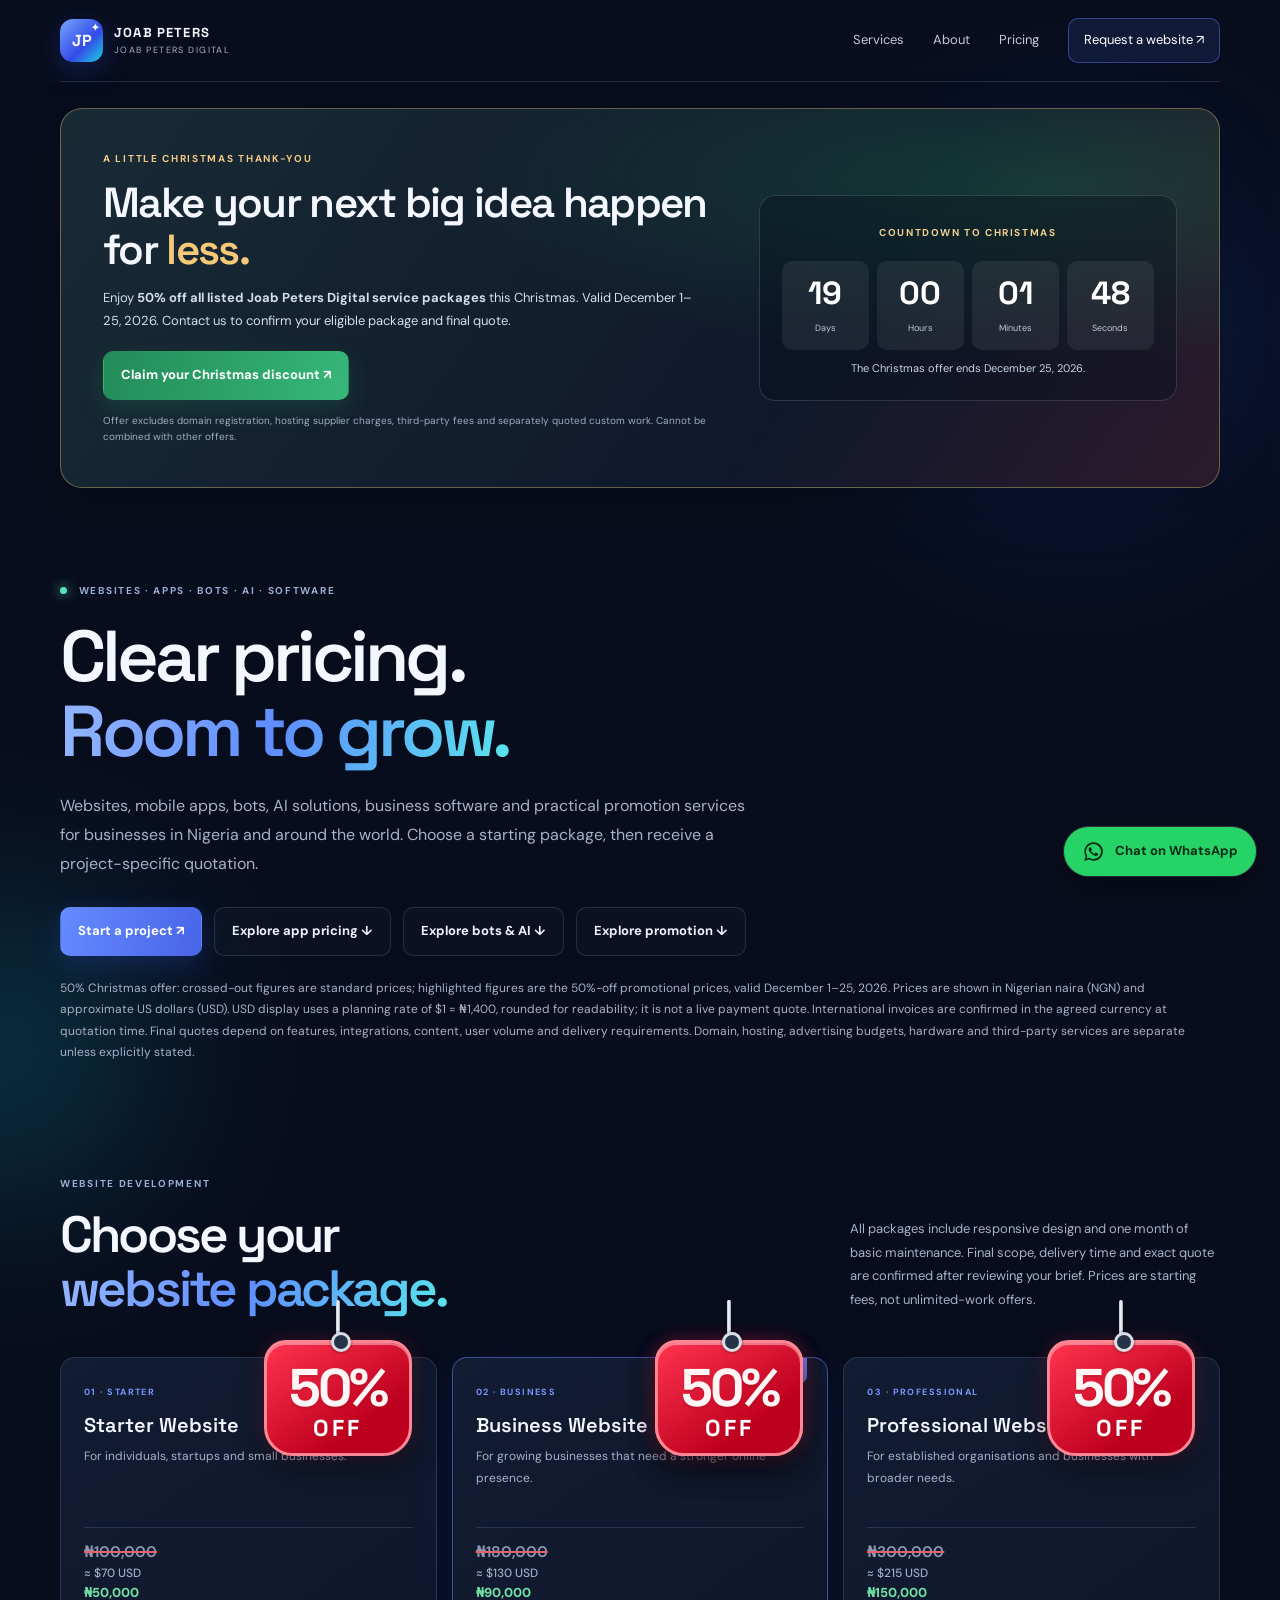
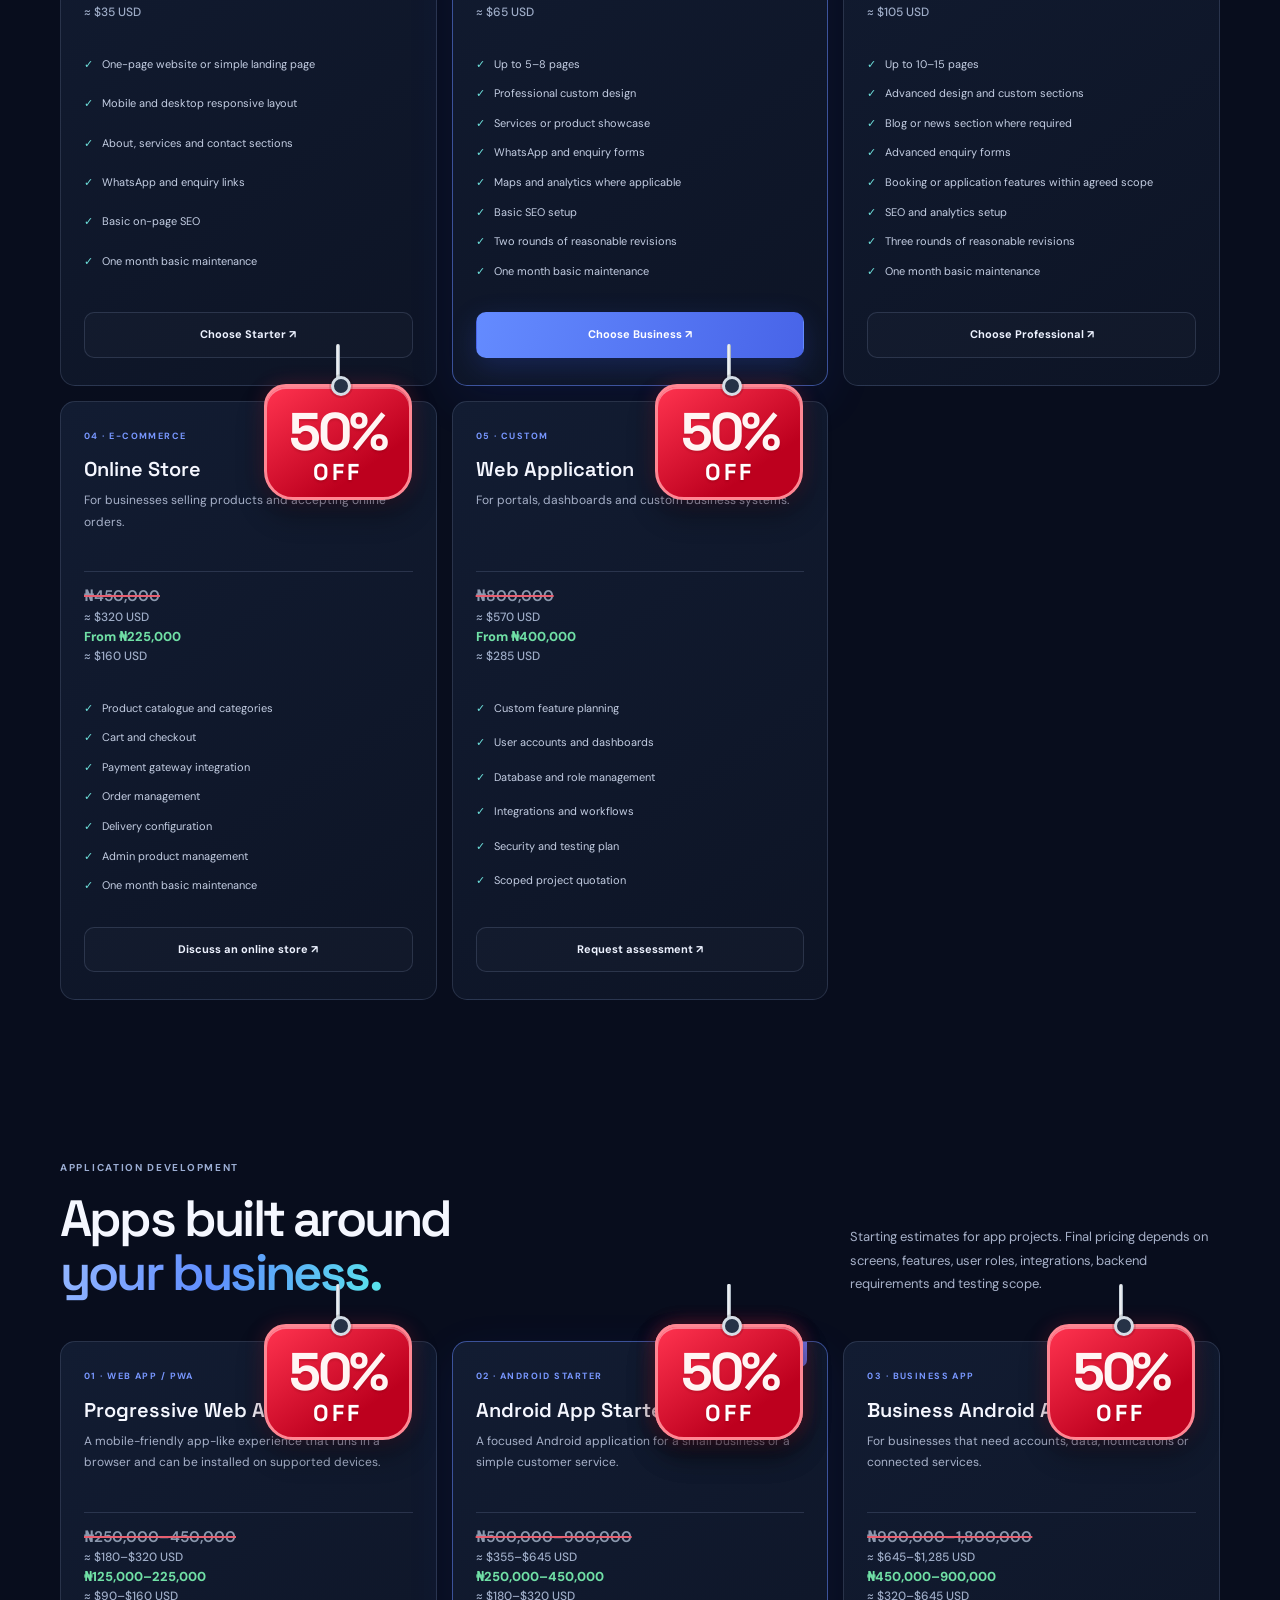
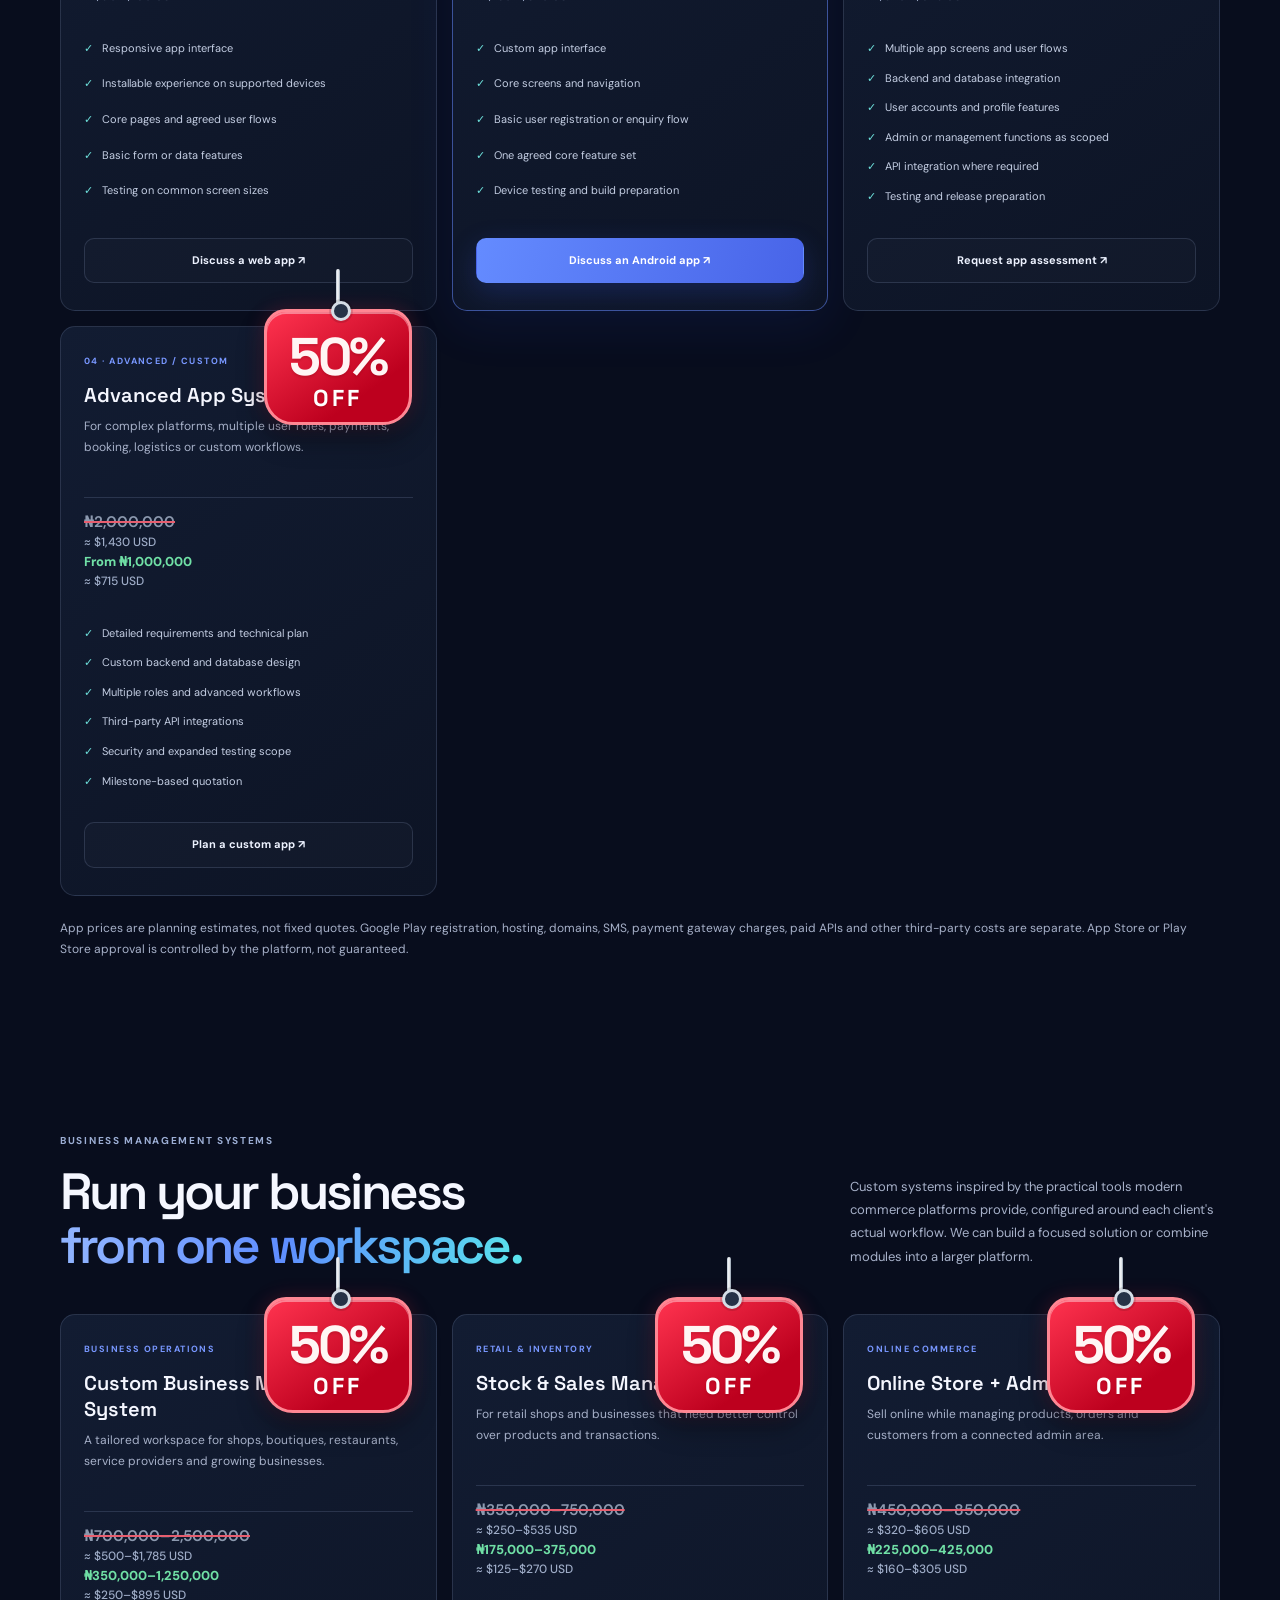
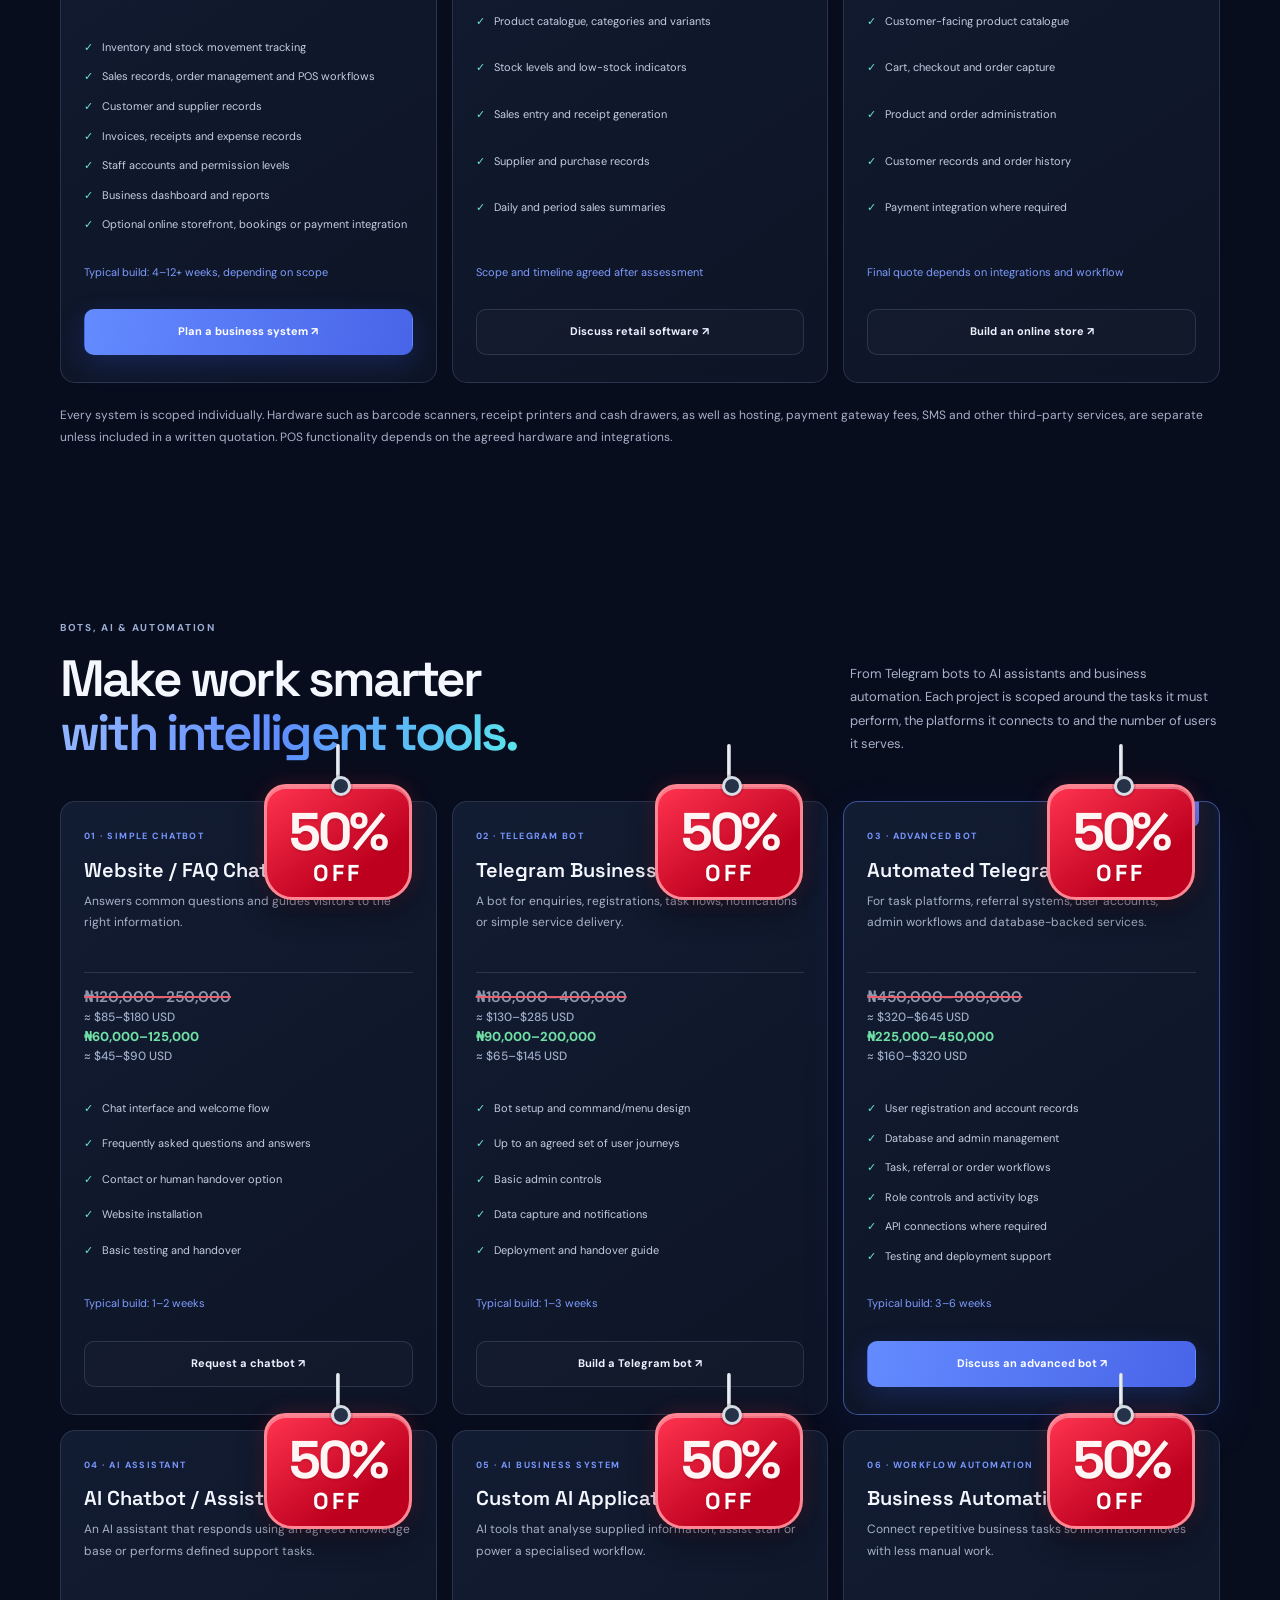
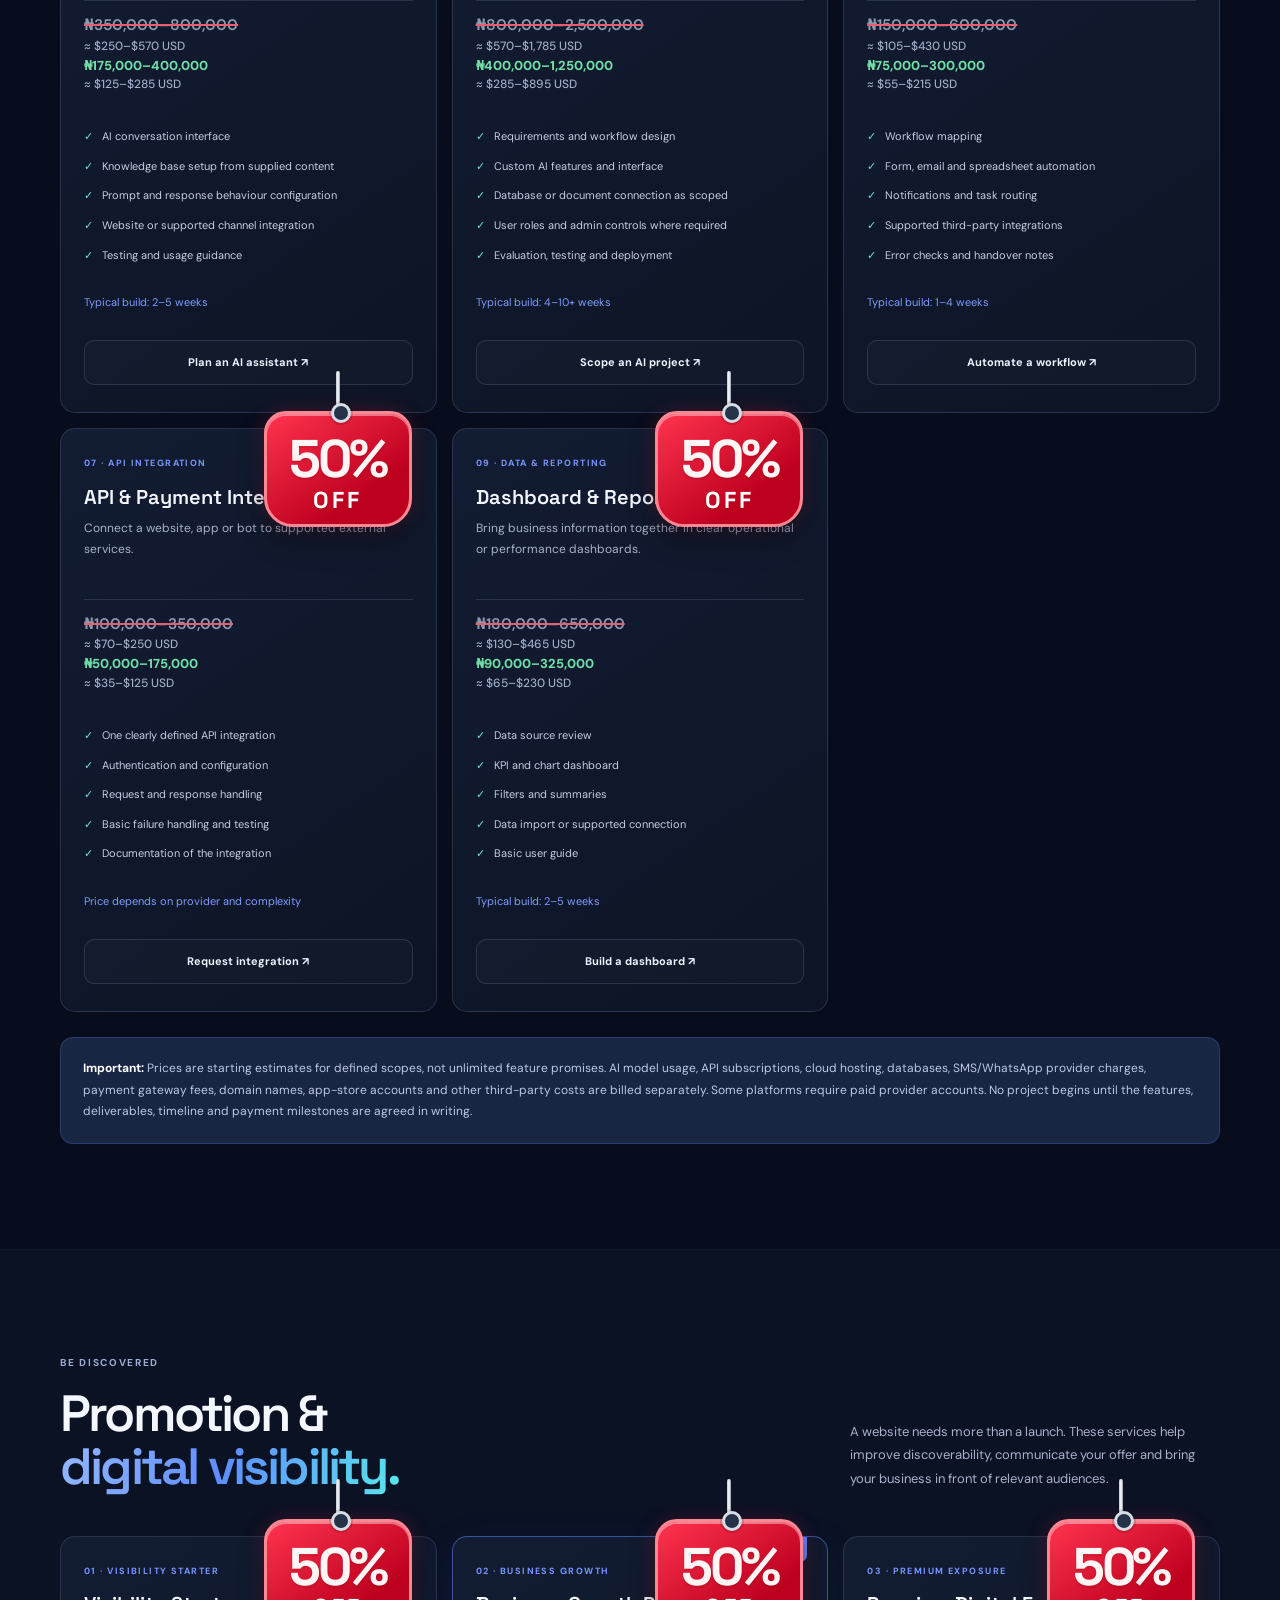
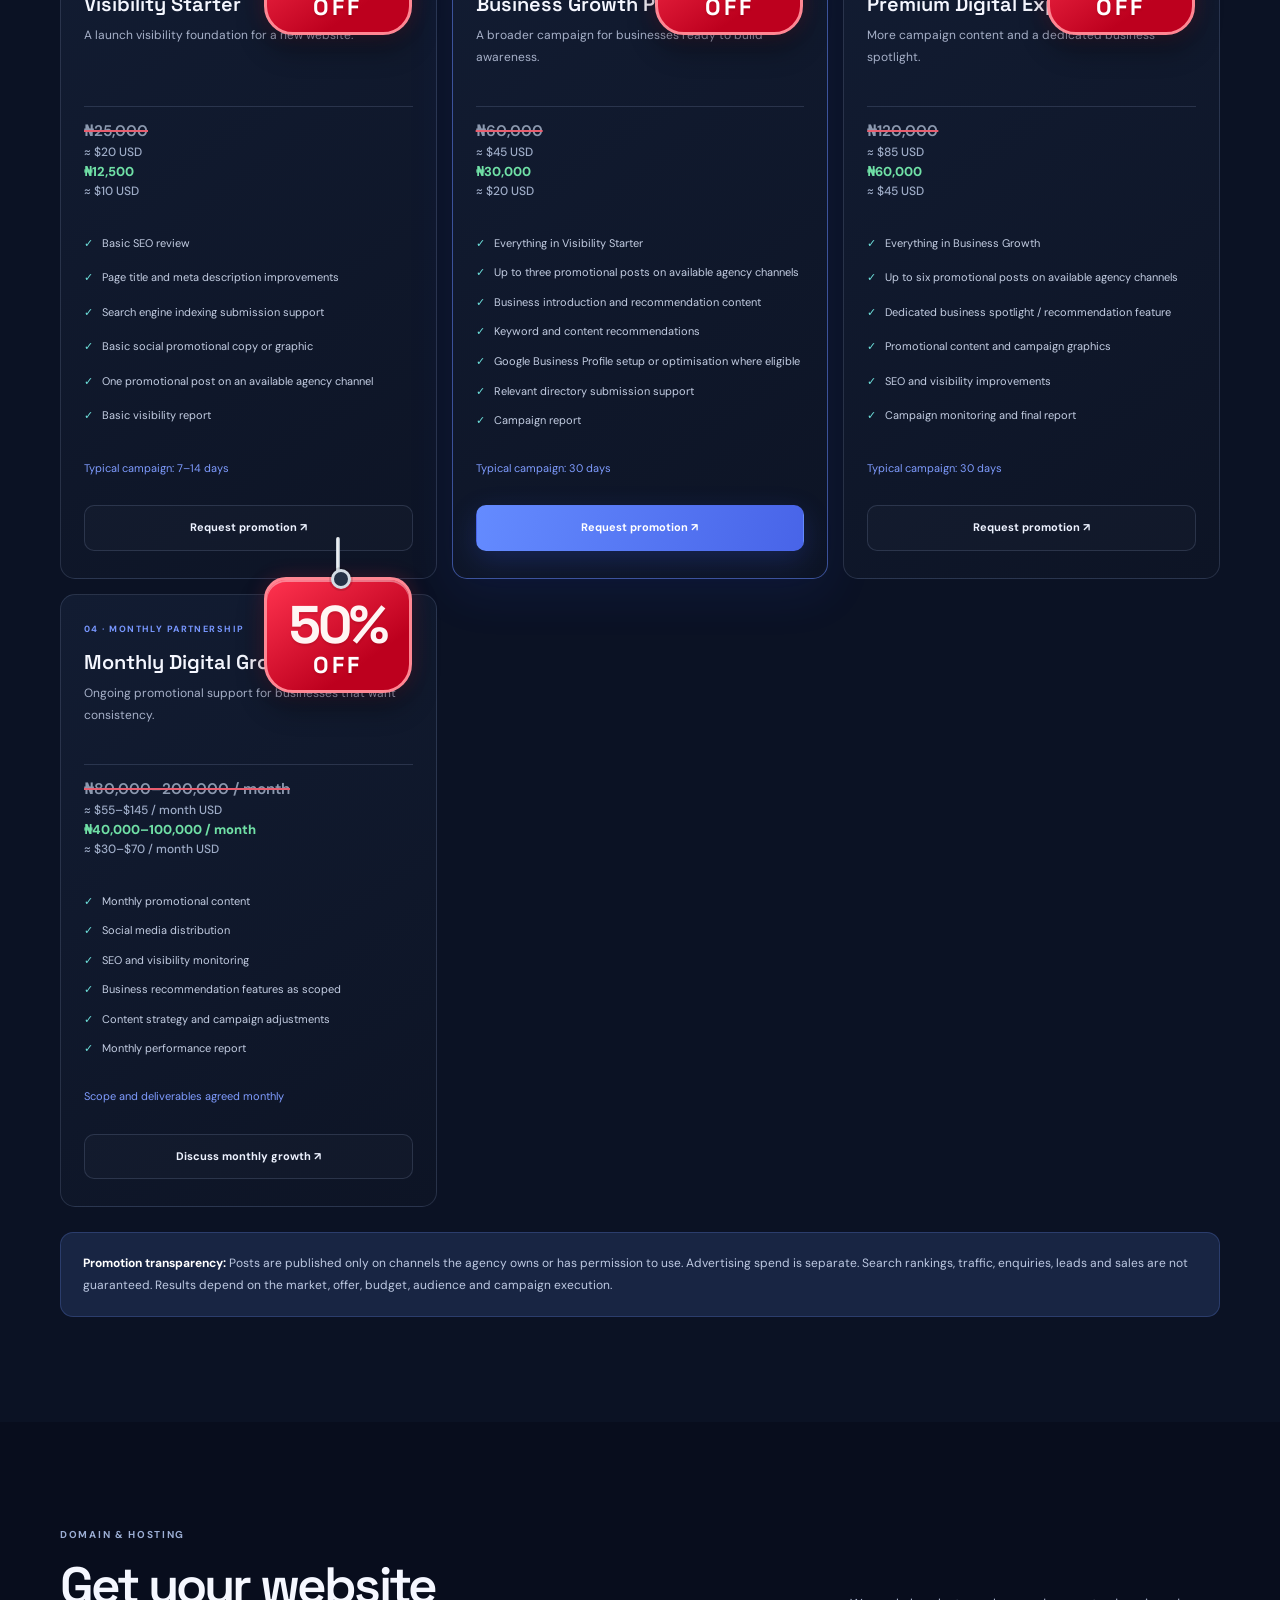
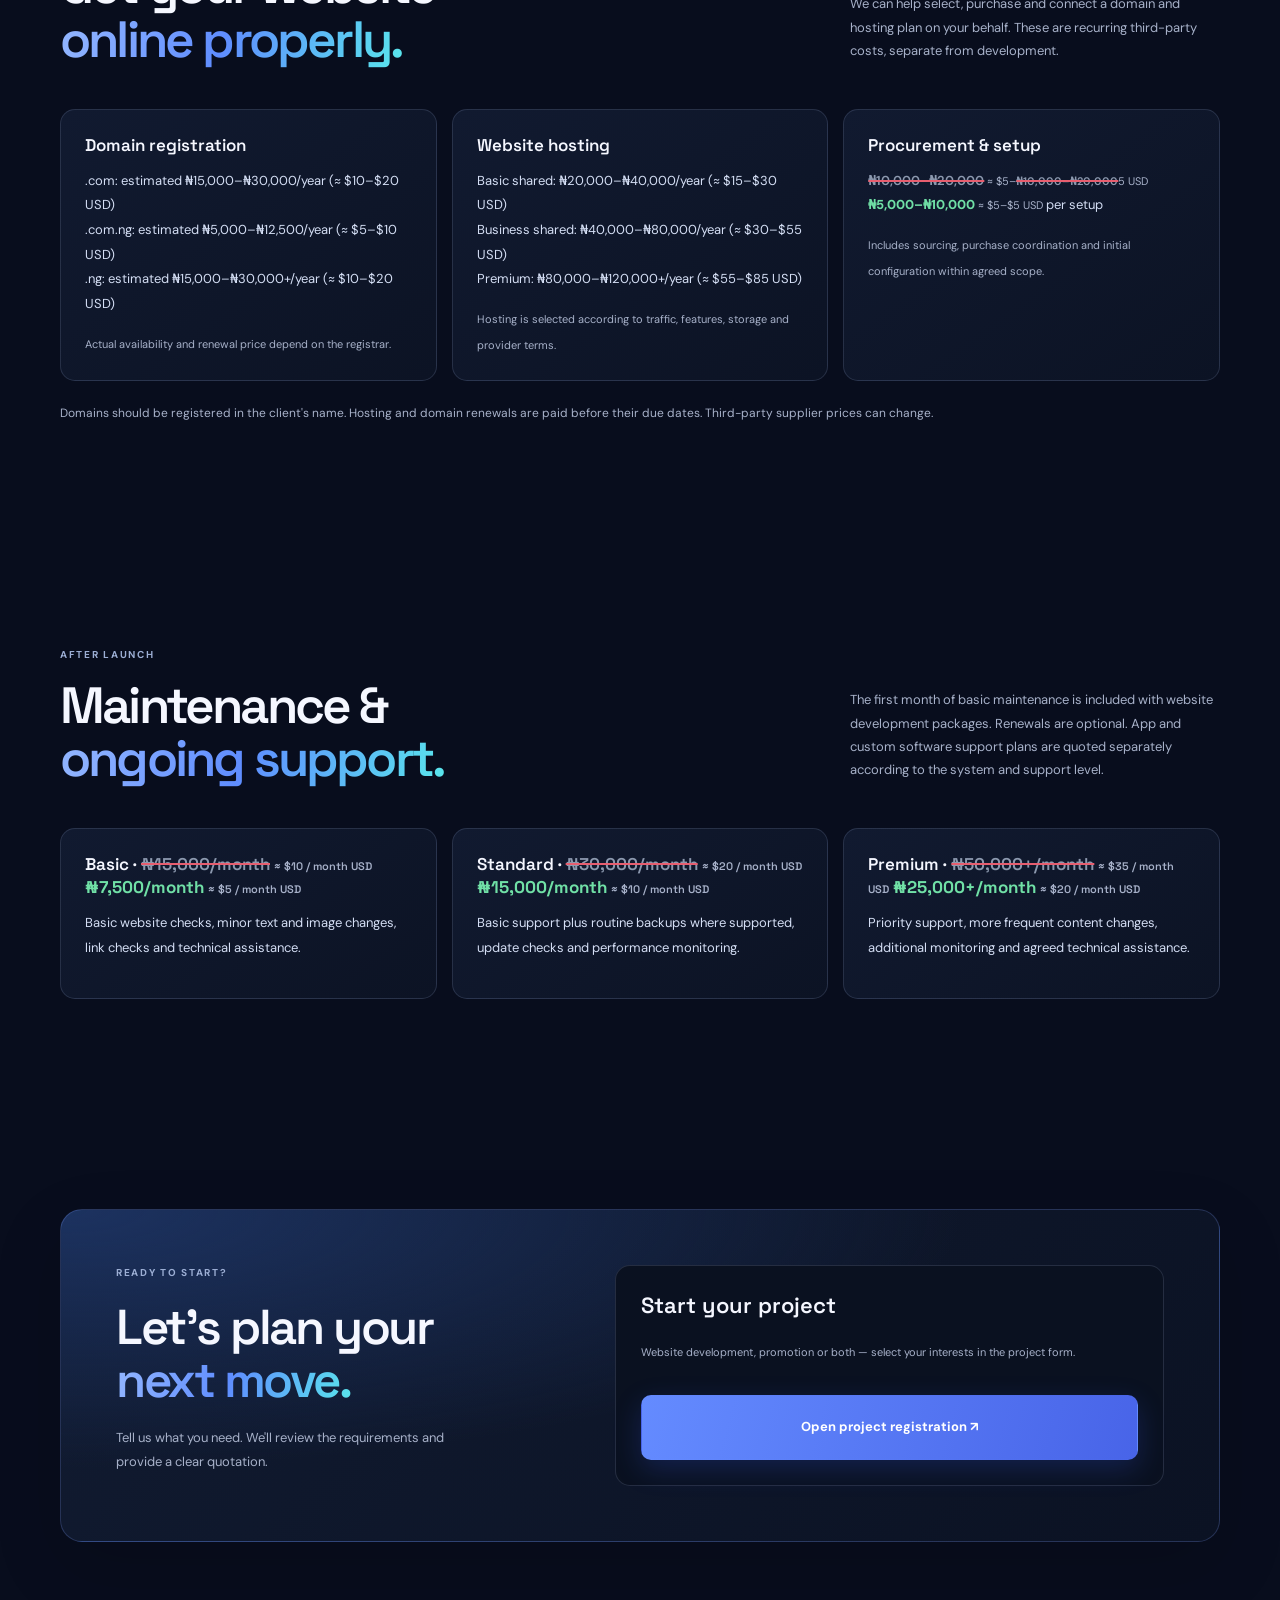
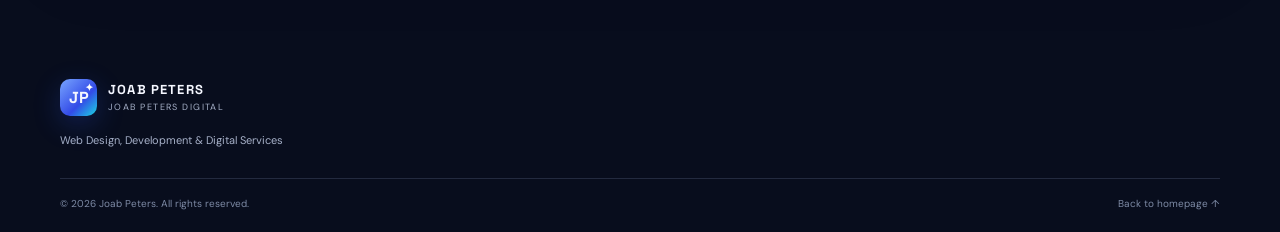
==== commit 75a9d958: "Standardize pricing with 50% offer and NGN/USD display" ====
--- a/pricing.html
+++ b/pricing.html
@@ -1,37 +1,37 @@
 <!doctype html>
 <html lang="en"><head><meta charset="utf-8"><meta name="viewport" content="width=device-width, initial-scale=1"><meta name="description" content="Joab Peters Digital website, mobile app, chatbot, AI, automation, software, promotion and maintenance pricing."><meta name="theme-color" content="#080d1d"><title>Pricing & Digital Growth | Joab Peters Digital</title><link rel="icon" href="assets/favicon.svg" type="image/svg+xml"><link rel="stylesheet" href="styles.css"></head>
 <body><div class="ambient ambient-one"></div><div class="ambient ambient-two"></div><header class="site-header"><a class="brand" href="index.html"><span class="brand-mark">JP<span>✦</span></span><span class="brand-copy"><b>JOAB PETERS</b><small>JOAB PETERS DIGITAL</small></span></a><button class="menu-toggle" aria-label="Open navigation" aria-expanded="false">☰</button><nav class="nav"><a href="index.html#services">Services</a><a href="index.html#about">About</a><a href="pricing.html">Pricing</a><a class="nav-cta" href="request.html">Request a website ↗</a></nav></header>
-<main><section class="christmas-promo" id="christmas-promo" hidden aria-label="Christmas promotion"><div class="christmas-promo-inner"><div class="christmas-copy"><p class="eyebrow">A LITTLE CHRISTMAS THANK-YOU</p><h2>Make your next big idea happen for <span>less.</span></h2><p>Enjoy <strong>50% off all listed Joab Peters Digital service packages</strong> this Christmas. Valid December 1–25, 2026. Contact us to confirm your eligible package and final quote.</p><a class="button button-primary" href="request.html">Claim your Christmas discount ↗</a><small>Offer excludes domain registration, hosting supplier charges, third-party fees and separately quoted custom work. Cannot be combined with other offers.</small></div><div class="christmas-countdown" aria-live="polite"><span class="countdown-label">COUNTDOWN TO CHRISTMAS</span><div class="countdown-units"><div><b data-count-days>--</b><small>Days</small></div><div><b data-count-hours>--</b><small>Hours</small></div><div><b data-count-minutes>--</b><small>Minutes</small></div><div><b data-count-seconds>--</b><small>Seconds</small></div></div><p data-count-message>Our Christmas offer is here.</p></div></div></section><section class="pricing-hero section-wrap"><p class="eyebrow"><span class="status-dot"></span> WEBSITES · APPS · BOTS · AI · SOFTWARE</p><h1>Clear pricing.<br><span class="gradient-text">Room to grow.</span></h1><p class="hero-intro">Websites, mobile apps, bots, AI solutions, business software and practical promotion services for businesses in Nigeria and around the world. Choose a starting package, then receive a project-specific quotation.</p><div class="hero-actions"><a class="button button-primary" href="request.html">Start a project ↗</a><a class="button button-ghost" href="#apps">Explore app pricing ↓</a><a class="button button-ghost" href="#bots-ai">Explore bots & AI ↓</a><a class="button button-ghost" href="#promotion">Explore promotion ↓</a></div><p class="pricing-note">Prices are starting estimates in Nigerian naira for clearly defined scopes. Final quotes depend on features, integrations, content, user volume and delivery requirements. Domain, hosting, advertising budgets, hardware and third-party services are separate unless explicitly stated.</p></section>
+<main><section class="christmas-promo" id="christmas-promo" hidden aria-label="Christmas promotion"><div class="christmas-promo-inner"><div class="christmas-copy"><p class="eyebrow">A LITTLE CHRISTMAS THANK-YOU</p><h2>Make your next big idea happen for <span>less.</span></h2><p>Enjoy <strong>50% off all listed Joab Peters Digital service packages</strong> this Christmas. Valid December 1–25, 2026. Contact us to confirm your eligible package and final quote.</p><a class="button button-primary" href="request.html">Claim your Christmas discount ↗</a><small>Offer excludes domain registration, hosting supplier charges, third-party fees and separately quoted custom work. Cannot be combined with other offers.</small></div><div class="christmas-countdown" aria-live="polite"><span class="countdown-label">COUNTDOWN TO CHRISTMAS</span><div class="countdown-units"><div><b data-count-days>--</b><small>Days</small></div><div><b data-count-hours>--</b><small>Hours</small></div><div><b data-count-minutes>--</b><small>Minutes</small></div><div><b data-count-seconds>--</b><small>Seconds</small></div></div><p data-count-message>Our Christmas offer is here.</p></div></div></section><section class="pricing-hero section-wrap"><p class="eyebrow"><span class="status-dot"></span> WEBSITES · APPS · BOTS · AI · SOFTWARE</p><h1>Clear pricing.<br><span class="gradient-text">Room to grow.</span></h1><p class="hero-intro">Websites, mobile apps, bots, AI solutions, business software and practical promotion services for businesses in Nigeria and around the world. Choose a starting package, then receive a project-specific quotation.</p><div class="hero-actions"><a class="button button-primary" href="request.html">Start a project ↗</a><a class="button button-ghost" href="#apps">Explore app pricing ↓</a><a class="button button-ghost" href="#bots-ai">Explore bots & AI ↓</a><a class="button button-ghost" href="#promotion">Explore promotion ↓</a></div><p class="pricing-note">50% Christmas offer: crossed-out figures are standard prices; highlighted figures are the 50%-off promotional prices, valid December 1–25, 2026. Prices are shown in Nigerian naira (NGN) and approximate US dollars (USD). USD display uses a planning rate of $1 = ₦1,400, rounded for readability; it is not a live payment quote. International invoices are confirmed in the agreed currency at quotation time. Final quotes depend on features, integrations, content, user volume and delivery requirements. Domain, hosting, advertising budgets, hardware and third-party services are separate unless explicitly stated.</p></section>
 <section class="section-wrap section pricing-page-section"><div class="section-heading"><div><p class="eyebrow">WEBSITE DEVELOPMENT</p><h2>Choose your<br><span class="gradient-text">website package.</span></h2></div><p>All packages include responsive design and one month of basic maintenance. Final scope, delivery time and exact quote are confirmed after reviewing your brief. Prices are starting fees, not unlimited-work offers.</p></div><div class="pricing-grid pricing-page-grid">
-<article class="price-card"><span class="discount-hanger" aria-label="50 percent off">50%<small>OFF</small></span><span class="price-label">01 · STARTER</span><span class="discount-hanger" aria-label="50 percent off">50%<small>OFF</small></span><h3>Starter Website</h3><p class="price-desc">For individuals, startups and small businesses.</p><div class="price-value"><del class="original-price">₦100,000</del><strong class="discounted-price">₦50,000</strong></div><ul><li>One-page website or simple landing page</li><li>Mobile and desktop responsive layout</li><li>About, services and contact sections</li><li>WhatsApp and enquiry links</li><li>Basic on-page SEO</li><li>One month basic maintenance</li></ul><a class="button button-outline" href="request.html">Choose Starter ↗</a></article>
-<article class="price-card price-featured"><span class="discount-hanger" aria-label="50 percent off">50%<small>OFF</small></span><span class="popular-tag">POPULAR OPTION</span><span class="price-label">02 · BUSINESS</span><span class="discount-hanger" aria-label="50 percent off">50%<small>OFF</small></span><h3>Business Website</h3><p class="price-desc">For growing businesses that need a stronger online presence.</p><div class="price-value"><del class="original-price">₦180,000</del><strong class="discounted-price">₦90,000</strong></div><ul><li>Up to 5–8 pages</li><li>Professional custom design</li><li>Services or product showcase</li><li>WhatsApp and enquiry forms</li><li>Maps and analytics where applicable</li><li>Basic SEO setup</li><li>Two rounds of reasonable revisions</li><li>One month basic maintenance</li></ul><a class="button button-primary" href="request.html">Choose Business ↗</a></article>
-<article class="price-card"><span class="discount-hanger" aria-label="50 percent off">50%<small>OFF</small></span><span class="price-label">03 · PROFESSIONAL</span><span class="discount-hanger" aria-label="50 percent off">50%<small>OFF</small></span><h3>Professional Website</h3><p class="price-desc">For established organisations and businesses with broader needs.</p><div class="price-value"><del class="original-price">₦300,000</del><strong class="discounted-price">₦150,000</strong></div><ul><li>Up to 10–15 pages</li><li>Advanced design and custom sections</li><li>Blog or news section where required</li><li>Advanced enquiry forms</li><li>Booking or application features within agreed scope</li><li>SEO and analytics setup</li><li>Three rounds of reasonable revisions</li><li>One month basic maintenance</li></ul><a class="button button-outline" href="request.html">Choose Professional ↗</a></article>
-<article class="price-card"><span class="discount-hanger" aria-label="50 percent off">50%<small>OFF</small></span><span class="price-label">04 · E-COMMERCE</span><span class="discount-hanger" aria-label="50 percent off">50%<small>OFF</small></span><h3>Online Store</h3><p class="price-desc">For businesses selling products and accepting online orders.</p><div class="price-value"><del class="original-price">₦450,000</del><strong class="discounted-price">From ₦225,000</strong></div><ul><li>Product catalogue and categories</li><li>Cart and checkout</li><li>Payment gateway integration</li><li>Order management</li><li>Delivery configuration</li><li>Admin product management</li><li>One month basic maintenance</li></ul><a class="button button-outline" href="request.html">Discuss an online store ↗</a></article>
-<article class="price-card"><span class="discount-hanger" aria-label="50 percent off">50%<small>OFF</small></span><span class="price-label">05 · CUSTOM</span><h3>Web Application</h3><p class="price-desc">For portals, dashboards and custom business systems.</p><div class="price-value"><del class="original-price">₦800,000</del><strong class="discounted-price">From ₦400,000</strong></div><ul><li>Custom feature planning</li><li>User accounts and dashboards</li><li>Database and role management</li><li>Integrations and workflows</li><li>Security and testing plan</li><li>Scoped project quotation</li></ul><a class="button button-outline" href="request.html">Request assessment ↗</a></article></div></section>
+<article class="price-card"><span class="discount-hanger" aria-label="50 percent off">50%<small>OFF</small></span><span class="price-label">01 · STARTER</span><h3>Starter Website</h3><p class="price-desc">For individuals, startups and small businesses.</p><div class="price-value"><del class="original-price">₦100,000</del><small class="price-usd">≈ $70 USD</small><strong class="discounted-price">₦50,000</strong><small class="price-usd price-usd-sale">≈ $35 USD</small></div><ul><li>One-page website or simple landing page</li><li>Mobile and desktop responsive layout</li><li>About, services and contact sections</li><li>WhatsApp and enquiry links</li><li>Basic on-page SEO</li><li>One month basic maintenance</li></ul><a class="button button-outline" href="request.html">Choose Starter ↗</a></article>
+<article class="price-card price-featured"><span class="discount-hanger" aria-label="50 percent off">50%<small>OFF</small></span><span class="popular-tag">POPULAR OPTION</span><span class="price-label">02 · BUSINESS</span><span class="discount-hanger" aria-label="50 percent off">50%<small>OFF</small></span><h3>Business Website</h3><p class="price-desc">For growing businesses that need a stronger online presence.</p><div class="price-value"><del class="original-price">₦180,000</del><small class="price-usd">≈ $130 USD</small><strong class="discounted-price">₦90,000</strong><small class="price-usd price-usd-sale">≈ $65 USD</small></div><ul><li>Up to 5–8 pages</li><li>Professional custom design</li><li>Services or product showcase</li><li>WhatsApp and enquiry forms</li><li>Maps and analytics where applicable</li><li>Basic SEO setup</li><li>Two rounds of reasonable revisions</li><li>One month basic maintenance</li></ul><a class="button button-primary" href="request.html">Choose Business ↗</a></article>
+<article class="price-card"><span class="discount-hanger" aria-label="50 percent off">50%<small>OFF</small></span><span class="price-label">03 · PROFESSIONAL</span><h3>Professional Website</h3><p class="price-desc">For established organisations and businesses with broader needs.</p><div class="price-value"><del class="original-price">₦300,000</del><small class="price-usd">≈ $215 USD</small><strong class="discounted-price">₦150,000</strong><small class="price-usd price-usd-sale">≈ $105 USD</small></div><ul><li>Up to 10–15 pages</li><li>Advanced design and custom sections</li><li>Blog or news section where required</li><li>Advanced enquiry forms</li><li>Booking or application features within agreed scope</li><li>SEO and analytics setup</li><li>Three rounds of reasonable revisions</li><li>One month basic maintenance</li></ul><a class="button button-outline" href="request.html">Choose Professional ↗</a></article>
+<article class="price-card"><span class="discount-hanger" aria-label="50 percent off">50%<small>OFF</small></span><span class="price-label">04 · E-COMMERCE</span><h3>Online Store</h3><p class="price-desc">For businesses selling products and accepting online orders.</p><div class="price-value"><del class="original-price">₦450,000</del><small class="price-usd">≈ $320 USD</small><strong class="discounted-price">From ₦225,000</strong><small class="price-usd price-usd-sale">≈ $160 USD</small></div><ul><li>Product catalogue and categories</li><li>Cart and checkout</li><li>Payment gateway integration</li><li>Order management</li><li>Delivery configuration</li><li>Admin product management</li><li>One month basic maintenance</li></ul><a class="button button-outline" href="request.html">Discuss an online store ↗</a></article>
+<article class="price-card"><span class="discount-hanger" aria-label="50 percent off">50%<small>OFF</small></span><span class="price-label">05 · CUSTOM</span><h3>Web Application</h3><p class="price-desc">For portals, dashboards and custom business systems.</p><div class="price-value"><del class="original-price">₦800,000</del><small class="price-usd">≈ $570 USD</small><strong class="discounted-price">From ₦400,000</strong><small class="price-usd price-usd-sale">≈ $285 USD</small></div><ul><li>Custom feature planning</li><li>User accounts and dashboards</li><li>Database and role management</li><li>Integrations and workflows</li><li>Security and testing plan</li><li>Scoped project quotation</li></ul><a class="button button-outline" href="request.html">Request assessment ↗</a></article></div></section>
 <section class="section-wrap section pricing-page-section" id="apps"><div class="section-heading"><div><p class="eyebrow">APPLICATION DEVELOPMENT</p><h2>Apps built around<br><span class="gradient-text">your business.</span></h2></div><p>Starting estimates for app projects. Final pricing depends on screens, features, user roles, integrations, backend requirements and testing scope.</p></div><div class="pricing-grid">
-<article class="price-card"><span class="discount-hanger" aria-label="50 percent off">50%<small>OFF</small></span><span class="price-label">01 · WEB APP / PWA</span><span class="discount-hanger" aria-label="50 percent off">50%<small>OFF</small></span><h3>Progressive Web App</h3><p class="price-desc">A mobile-friendly app-like experience that runs in a browser and can be installed on supported devices.</p><div class="price-value"><del class="original-price">₦250,000–450,000</del><strong class="discounted-price">₦125,000–225,000</strong></div><ul><li>Responsive app interface</li><li>Installable experience on supported devices</li><li>Core pages and agreed user flows</li><li>Basic form or data features</li><li>Testing on common screen sizes</li></ul><a class="button button-outline" href="request.html">Discuss a web app ↗</a></article>
-<article class="price-card price-featured"><span class="discount-hanger" aria-label="50 percent off">50%<small>OFF</small></span><span class="popular-tag">POPULAR APP START</span><span class="price-label">02 · ANDROID STARTER</span><span class="discount-hanger" aria-label="50 percent off">50%<small>OFF</small></span><h3>Android App Starter</h3><p class="price-desc">A focused Android application for a small business or a simple customer service.</p><div class="price-value"><del class="original-price">₦500,000–900,000</del><strong class="discounted-price">₦250,000–450,000</strong></div><ul><li>Custom app interface</li><li>Core screens and navigation</li><li>Basic user registration or enquiry flow</li><li>One agreed core feature set</li><li>Device testing and build preparation</li></ul><a class="button button-primary" href="request.html">Discuss an Android app ↗</a></article>
-<article class="price-card"><span class="discount-hanger" aria-label="50 percent off">50%<small>OFF</small></span><span class="price-label">03 · BUSINESS APP</span><span class="discount-hanger" aria-label="50 percent off">50%<small>OFF</small></span><h3>Business Android App</h3><p class="price-desc">For businesses that need accounts, data, notifications or connected services.</p><div class="price-value"><del class="original-price">₦900,000–1,800,000</del><strong class="discounted-price">₦450,000–900,000</strong></div><ul><li>Multiple app screens and user flows</li><li>Backend and database integration</li><li>User accounts and profile features</li><li>Admin or management functions as scoped</li><li>API integration where required</li><li>Testing and release preparation</li></ul><a class="button button-outline" href="request.html">Request app assessment ↗</a></article>
-<article class="price-card"><span class="discount-hanger" aria-label="50 percent off">50%<small>OFF</small></span><span class="price-label">04 · ADVANCED / CUSTOM</span><span class="discount-hanger" aria-label="50 percent off">50%<small>OFF</small></span><h3>Advanced App System</h3><p class="price-desc">For complex platforms, multiple user roles, payments, booking, logistics or custom workflows.</p><div class="price-value"><del class="original-price">₦2,000,000</del><strong class="discounted-price">From ₦1,000,000</strong></div><ul><li>Detailed requirements and technical plan</li><li>Custom backend and database design</li><li>Multiple roles and advanced workflows</li><li>Third-party API integrations</li><li>Security and expanded testing scope</li><li>Milestone-based quotation</li></ul><a class="button button-outline" href="request.html">Plan a custom app ↗</a></article></div><p class="pricing-footnote">App prices are planning estimates, not fixed quotes. Google Play registration, hosting, domains, SMS, payment gateway charges, paid APIs and other third-party costs are separate. App Store or Play Store approval is controlled by the platform, not guaranteed.</p></section>
-<section class="section-wrap section pricing-page-section" id="business-systems"><div class="section-heading"><div><p class="eyebrow">BUSINESS MANAGEMENT SYSTEMS</p><h2>Run your business<br><span class="gradient-text">from one workspace.</span></h2></div><p>Custom systems inspired by the practical tools modern commerce platforms provide, configured around each client's actual workflow. We can build a focused solution or combine modules into a larger platform.</p></div><div class="pricing-grid"><article class="price-card"><span class="discount-hanger" aria-label="50 percent off">50%<small>OFF</small></span><span class="price-label">BUSINESS OPERATIONS</span><h3>Custom Business Management System</h3><p class="price-desc">A tailored workspace for shops, boutiques, restaurants, service providers and growing businesses.</p><div class="price-value"><del class="original-price">₦700,000–2,500,000</del><strong class="discounted-price">₦350,000–1,250,000</strong></div><ul><li>Inventory and stock movement tracking</li><li>Sales records, order management and POS workflows</li><li>Customer and supplier records</li><li>Invoices, receipts and expense records</li><li>Staff accounts and permission levels</li><li>Business dashboard and reports</li><li>Optional online storefront, bookings or payment integration</li></ul><p class="package-duration">Typical build: 4–12+ weeks, depending on scope</p><a class="button button-primary" href="request.html">Plan a business system ↗</a></article><article class="price-card"><span class="discount-hanger" aria-label="50 percent off">50%<small>OFF</small></span><span class="price-label">RETAIL & INVENTORY</span><h3>Stock & Sales Management</h3><p class="price-desc">For retail shops and businesses that need better control over products and transactions.</p><div class="price-value"><del class="original-price">₦350,000–750,000</del><strong class="discounted-price">₦175,000–375,000</strong></div><ul><li>Product catalogue, categories and variants</li><li>Stock levels and low-stock indicators</li><li>Sales entry and receipt generation</li><li>Supplier and purchase records</li><li>Daily and period sales summaries</li></ul><p class="package-duration">Scope and timeline agreed after assessment</p><a class="button button-outline" href="request.html">Discuss retail software ↗</a></article><article class="price-card"><span class="discount-hanger" aria-label="50 percent off">50%<small>OFF</small></span><span class="price-label">ONLINE COMMERCE</span><h3>Online Store + Admin System</h3><p class="price-desc">Sell online while managing products, orders and customers from a connected admin area.</p><div class="price-value"><del class="original-price">₦450,000–850,000</del><strong class="discounted-price">₦225,000–425,000</strong></div><ul><li>Customer-facing product catalogue</li><li>Cart, checkout and order capture</li><li>Product and order administration</li><li>Customer records and order history</li><li>Payment integration where required</li></ul><p class="package-duration">Final quote depends on integrations and workflow</p><a class="button button-outline" href="request.html">Build an online store ↗</a></article></div><p class="pricing-footnote">Every system is scoped individually. Hardware such as barcode scanners, receipt printers and cash drawers, as well as hosting, payment gateway fees, SMS and other third-party services, are separate unless included in a written quotation. POS functionality depends on the agreed hardware and integrations.</p></section>
+<article class="price-card"><span class="discount-hanger" aria-label="50 percent off">50%<small>OFF</small></span><span class="price-label">01 · WEB APP / PWA</span><h3>Progressive Web App</h3><p class="price-desc">A mobile-friendly app-like experience that runs in a browser and can be installed on supported devices.</p><div class="price-value"><del class="original-price">₦250,000–450,000</del><small class="price-usd">≈ $180–$320 USD</small><strong class="discounted-price">₦125,000–225,000</strong><small class="price-usd price-usd-sale">≈ $90–$160 USD</small></div><ul><li>Responsive app interface</li><li>Installable experience on supported devices</li><li>Core pages and agreed user flows</li><li>Basic form or data features</li><li>Testing on common screen sizes</li></ul><a class="button button-outline" href="request.html">Discuss a web app ↗</a></article>
+<article class="price-card price-featured"><span class="discount-hanger" aria-label="50 percent off">50%<small>OFF</small></span><span class="popular-tag">POPULAR APP START</span><span class="price-label">02 · ANDROID STARTER</span><span class="discount-hanger" aria-label="50 percent off">50%<small>OFF</small></span><h3>Android App Starter</h3><p class="price-desc">A focused Android application for a small business or a simple customer service.</p><div class="price-value"><del class="original-price">₦500,000–900,000</del><small class="price-usd">≈ $355–$645 USD</small><strong class="discounted-price">₦250,000–450,000</strong><small class="price-usd price-usd-sale">≈ $180–$320 USD</small></div><ul><li>Custom app interface</li><li>Core screens and navigation</li><li>Basic user registration or enquiry flow</li><li>One agreed core feature set</li><li>Device testing and build preparation</li></ul><a class="button button-primary" href="request.html">Discuss an Android app ↗</a></article>
+<article class="price-card"><span class="discount-hanger" aria-label="50 percent off">50%<small>OFF</small></span><span class="price-label">03 · BUSINESS APP</span><h3>Business Android App</h3><p class="price-desc">For businesses that need accounts, data, notifications or connected services.</p><div class="price-value"><del class="original-price">₦900,000–1,800,000</del><small class="price-usd">≈ $645–$1,285 USD</small><strong class="discounted-price">₦450,000–900,000</strong><small class="price-usd price-usd-sale">≈ $320–$645 USD</small></div><ul><li>Multiple app screens and user flows</li><li>Backend and database integration</li><li>User accounts and profile features</li><li>Admin or management functions as scoped</li><li>API integration where required</li><li>Testing and release preparation</li></ul><a class="button button-outline" href="request.html">Request app assessment ↗</a></article>
+<article class="price-card"><span class="discount-hanger" aria-label="50 percent off">50%<small>OFF</small></span><span class="price-label">04 · ADVANCED / CUSTOM</span><h3>Advanced App System</h3><p class="price-desc">For complex platforms, multiple user roles, payments, booking, logistics or custom workflows.</p><div class="price-value"><del class="original-price">₦2,000,000</del><small class="price-usd">≈ $1,430 USD</small><strong class="discounted-price">From ₦1,000,000</strong><small class="price-usd price-usd-sale">≈ $715 USD</small></div><ul><li>Detailed requirements and technical plan</li><li>Custom backend and database design</li><li>Multiple roles and advanced workflows</li><li>Third-party API integrations</li><li>Security and expanded testing scope</li><li>Milestone-based quotation</li></ul><a class="button button-outline" href="request.html">Plan a custom app ↗</a></article></div><p class="pricing-footnote">App prices are planning estimates, not fixed quotes. Google Play registration, hosting, domains, SMS, payment gateway charges, paid APIs and other third-party costs are separate. App Store or Play Store approval is controlled by the platform, not guaranteed.</p></section>
+<section class="section-wrap section pricing-page-section" id="business-systems"><div class="section-heading"><div><p class="eyebrow">BUSINESS MANAGEMENT SYSTEMS</p><h2>Run your business<br><span class="gradient-text">from one workspace.</span></h2></div><p>Custom systems inspired by the practical tools modern commerce platforms provide, configured around each client's actual workflow. We can build a focused solution or combine modules into a larger platform.</p></div><div class="pricing-grid"><article class="price-card"><span class="discount-hanger" aria-label="50 percent off">50%<small>OFF</small></span><span class="price-label">BUSINESS OPERATIONS</span><h3>Custom Business Management System</h3><p class="price-desc">A tailored workspace for shops, boutiques, restaurants, service providers and growing businesses.</p><div class="price-value"><del class="original-price">₦700,000–2,500,000</del><small class="price-usd">≈ $500–$1,785 USD</small><strong class="discounted-price">₦350,000–1,250,000</strong><small class="price-usd price-usd-sale">≈ $250–$895 USD</small></div><ul><li>Inventory and stock movement tracking</li><li>Sales records, order management and POS workflows</li><li>Customer and supplier records</li><li>Invoices, receipts and expense records</li><li>Staff accounts and permission levels</li><li>Business dashboard and reports</li><li>Optional online storefront, bookings or payment integration</li></ul><p class="package-duration">Typical build: 4–12+ weeks, depending on scope</p><a class="button button-primary" href="request.html">Plan a business system ↗</a></article><article class="price-card"><span class="discount-hanger" aria-label="50 percent off">50%<small>OFF</small></span><span class="price-label">RETAIL & INVENTORY</span><h3>Stock & Sales Management</h3><p class="price-desc">For retail shops and businesses that need better control over products and transactions.</p><div class="price-value"><del class="original-price">₦350,000–750,000</del><small class="price-usd">≈ $250–$535 USD</small><strong class="discounted-price">₦175,000–375,000</strong><small class="price-usd price-usd-sale">≈ $125–$270 USD</small></div><ul><li>Product catalogue, categories and variants</li><li>Stock levels and low-stock indicators</li><li>Sales entry and receipt generation</li><li>Supplier and purchase records</li><li>Daily and period sales summaries</li></ul><p class="package-duration">Scope and timeline agreed after assessment</p><a class="button button-outline" href="request.html">Discuss retail software ↗</a></article><article class="price-card"><span class="discount-hanger" aria-label="50 percent off">50%<small>OFF</small></span><span class="price-label">ONLINE COMMERCE</span><h3>Online Store + Admin System</h3><p class="price-desc">Sell online while managing products, orders and customers from a connected admin area.</p><div class="price-value"><del class="original-price">₦450,000–850,000</del><small class="price-usd">≈ $320–$605 USD</small><strong class="discounted-price">₦225,000–425,000</strong><small class="price-usd price-usd-sale">≈ $160–$305 USD</small></div><ul><li>Customer-facing product catalogue</li><li>Cart, checkout and order capture</li><li>Product and order administration</li><li>Customer records and order history</li><li>Payment integration where required</li></ul><p class="package-duration">Final quote depends on integrations and workflow</p><a class="button button-outline" href="request.html">Build an online store ↗</a></article></div><p class="pricing-footnote">Every system is scoped individually. Hardware such as barcode scanners, receipt printers and cash drawers, as well as hosting, payment gateway fees, SMS and other third-party services, are separate unless included in a written quotation. POS functionality depends on the agreed hardware and integrations.</p></section>
 <section class="section-wrap section pricing-page-section" id="bots-ai"><div class="section-heading"><div><p class="eyebrow">BOTS, AI & AUTOMATION</p><h2>Make work smarter<br><span class="gradient-text">with intelligent tools.</span></h2></div><p>From Telegram bots to AI assistants and business automation. Each project is scoped around the tasks it must perform, the platforms it connects to and the number of users it serves.</p></div><div class="pricing-grid">
-<article class="price-card"><span class="discount-hanger" aria-label="50 percent off">50%<small>OFF</small></span><span class="price-label">01 · SIMPLE CHATBOT</span><h3>Website / FAQ Chatbot</h3><p class="price-desc">Answers common questions and guides visitors to the right information.</p><div class="price-value"><del class="original-price">₦120,000–250,000</del><strong class="discounted-price">₦60,000–125,000</strong></div><ul><li>Chat interface and welcome flow</li><li>Frequently asked questions and answers</li><li>Contact or human handover option</li><li>Website installation</li><li>Basic testing and handover</li></ul><p class="package-duration">Typical build: 1–2 weeks</p><a class="button button-outline" href="request.html">Request a chatbot ↗</a></article>
-<article class="price-card"><span class="discount-hanger" aria-label="50 percent off">50%<small>OFF</small></span><span class="price-label">02 · TELEGRAM BOT</span><h3>Telegram Business Bot</h3><p class="price-desc">A bot for enquiries, registrations, task flows, notifications or simple service delivery.</p><div class="price-value"><del class="original-price">₦180,000–400,000</del><strong class="discounted-price">₦90,000–200,000</strong></div><ul><li>Bot setup and command/menu design</li><li>Up to an agreed set of user journeys</li><li>Basic admin controls</li><li>Data capture and notifications</li><li>Deployment and handover guide</li></ul><p class="package-duration">Typical build: 1–3 weeks</p><a class="button button-outline" href="request.html">Build a Telegram bot ↗</a></article>
-<article class="price-card price-featured"><span class="discount-hanger" aria-label="50 percent off">50%<small>OFF</small></span><span class="popular-tag">POPULAR</span><span class="price-label">03 · ADVANCED BOT</span><h3>Automated Telegram Bot</h3><p class="price-desc">For task platforms, referral systems, user accounts, admin workflows and database-backed services.</p><div class="price-value"><del class="original-price">₦450,000–900,000</del><strong class="discounted-price">₦225,000–450,000</strong></div><ul><li>User registration and account records</li><li>Database and admin management</li><li>Task, referral or order workflows</li><li>Role controls and activity logs</li><li>API connections where required</li><li>Testing and deployment support</li></ul><p class="package-duration">Typical build: 3–6 weeks</p><a class="button button-primary" href="request.html">Discuss an advanced bot ↗</a></article>
-<article class="price-card"><span class="discount-hanger" aria-label="50 percent off">50%<small>OFF</small></span><span class="price-label">04 · AI ASSISTANT</span><h3>AI Chatbot / Assistant</h3><p class="price-desc">An AI assistant that responds using an agreed knowledge base or performs defined support tasks.</p><div class="price-value"><del class="original-price">₦350,000–800,000</del><strong class="discounted-price">₦175,000–400,000</strong></div><ul><li>AI conversation interface</li><li>Knowledge base setup from supplied content</li><li>Prompt and response behaviour configuration</li><li>Website or supported channel integration</li><li>Testing and usage guidance</li></ul><p class="package-duration">Typical build: 2–5 weeks</p><a class="button button-outline" href="request.html">Plan an AI assistant ↗</a></article>
-<article class="price-card"><span class="discount-hanger" aria-label="50 percent off">50%<small>OFF</small></span><span class="price-label">05 · AI BUSINESS SYSTEM</span><h3>Custom AI Application</h3><p class="price-desc">AI tools that analyse supplied information, assist staff or power a specialised workflow.</p><div class="price-value"><del class="original-price">₦800,000–2,500,000</del><strong class="discounted-price">₦400,000–1,250,000</strong></div><ul><li>Requirements and workflow design</li><li>Custom AI features and interface</li><li>Database or document connection as scoped</li><li>User roles and admin controls where required</li><li>Evaluation, testing and deployment</li></ul><p class="package-duration">Typical build: 4–10+ weeks</p><a class="button button-outline" href="request.html">Scope an AI project ↗</a></article>
-<article class="price-card"><span class="discount-hanger" aria-label="50 percent off">50%<small>OFF</small></span><span class="price-label">06 · WORKFLOW AUTOMATION</span><h3>Business Automation</h3><p class="price-desc">Connect repetitive business tasks so information moves with less manual work.</p><div class="price-value"><del class="original-price">₦150,000–600,000</del><strong class="discounted-price">₦75,000–300,000</strong></div><ul><li>Workflow mapping</li><li>Form, email and spreadsheet automation</li><li>Notifications and task routing</li><li>Supported third-party integrations</li><li>Error checks and handover notes</li></ul><p class="package-duration">Typical build: 1–4 weeks</p><a class="button button-outline" href="request.html">Automate a workflow ↗</a></article>
-<article class="price-card"><span class="discount-hanger" aria-label="50 percent off">50%<small>OFF</small></span><span class="price-label">07 · API INTEGRATION</span><h3>API & Payment Integration</h3><p class="price-desc">Connect a website, app or bot to supported external services.</p><div class="price-value"><del class="original-price">₦100,000–350,000</del><strong class="discounted-price">₦50,000–175,000</strong></div><ul><li>One clearly defined API integration</li><li>Authentication and configuration</li><li>Request and response handling</li><li>Basic failure handling and testing</li><li>Documentation of the integration</li></ul><p class="package-duration">Price depends on provider and complexity</p><a class="button button-outline" href="request.html">Request integration ↗</a></article>
+<article class="price-card"><span class="discount-hanger" aria-label="50 percent off">50%<small>OFF</small></span><span class="price-label">01 · SIMPLE CHATBOT</span><h3>Website / FAQ Chatbot</h3><p class="price-desc">Answers common questions and guides visitors to the right information.</p><div class="price-value"><del class="original-price">₦120,000–250,000</del><small class="price-usd">≈ $85–$180 USD</small><strong class="discounted-price">₦60,000–125,000</strong><small class="price-usd price-usd-sale">≈ $45–$90 USD</small></div><ul><li>Chat interface and welcome flow</li><li>Frequently asked questions and answers</li><li>Contact or human handover option</li><li>Website installation</li><li>Basic testing and handover</li></ul><p class="package-duration">Typical build: 1–2 weeks</p><a class="button button-outline" href="request.html">Request a chatbot ↗</a></article>
+<article class="price-card"><span class="discount-hanger" aria-label="50 percent off">50%<small>OFF</small></span><span class="price-label">02 · TELEGRAM BOT</span><h3>Telegram Business Bot</h3><p class="price-desc">A bot for enquiries, registrations, task flows, notifications or simple service delivery.</p><div class="price-value"><del class="original-price">₦180,000–400,000</del><small class="price-usd">≈ $130–$285 USD</small><strong class="discounted-price">₦90,000–200,000</strong><small class="price-usd price-usd-sale">≈ $65–$145 USD</small></div><ul><li>Bot setup and command/menu design</li><li>Up to an agreed set of user journeys</li><li>Basic admin controls</li><li>Data capture and notifications</li><li>Deployment and handover guide</li></ul><p class="package-duration">Typical build: 1–3 weeks</p><a class="button button-outline" href="request.html">Build a Telegram bot ↗</a></article>
+<article class="price-card price-featured"><span class="discount-hanger" aria-label="50 percent off">50%<small>OFF</small></span><span class="popular-tag">POPULAR</span><span class="price-label">03 · ADVANCED BOT</span><h3>Automated Telegram Bot</h3><p class="price-desc">For task platforms, referral systems, user accounts, admin workflows and database-backed services.</p><div class="price-value"><del class="original-price">₦450,000–900,000</del><small class="price-usd">≈ $320–$645 USD</small><strong class="discounted-price">₦225,000–450,000</strong><small class="price-usd price-usd-sale">≈ $160–$320 USD</small></div><ul><li>User registration and account records</li><li>Database and admin management</li><li>Task, referral or order workflows</li><li>Role controls and activity logs</li><li>API connections where required</li><li>Testing and deployment support</li></ul><p class="package-duration">Typical build: 3–6 weeks</p><a class="button button-primary" href="request.html">Discuss an advanced bot ↗</a></article>
+<article class="price-card"><span class="discount-hanger" aria-label="50 percent off">50%<small>OFF</small></span><span class="price-label">04 · AI ASSISTANT</span><h3>AI Chatbot / Assistant</h3><p class="price-desc">An AI assistant that responds using an agreed knowledge base or performs defined support tasks.</p><div class="price-value"><del class="original-price">₦350,000–800,000</del><small class="price-usd">≈ $250–$570 USD</small><strong class="discounted-price">₦175,000–400,000</strong><small class="price-usd price-usd-sale">≈ $125–$285 USD</small></div><ul><li>AI conversation interface</li><li>Knowledge base setup from supplied content</li><li>Prompt and response behaviour configuration</li><li>Website or supported channel integration</li><li>Testing and usage guidance</li></ul><p class="package-duration">Typical build: 2–5 weeks</p><a class="button button-outline" href="request.html">Plan an AI assistant ↗</a></article>
+<article class="price-card"><span class="discount-hanger" aria-label="50 percent off">50%<small>OFF</small></span><span class="price-label">05 · AI BUSINESS SYSTEM</span><h3>Custom AI Application</h3><p class="price-desc">AI tools that analyse supplied information, assist staff or power a specialised workflow.</p><div class="price-value"><del class="original-price">₦800,000–2,500,000</del><small class="price-usd">≈ $570–$1,785 USD</small><strong class="discounted-price">₦400,000–1,250,000</strong><small class="price-usd price-usd-sale">≈ $285–$895 USD</small></div><ul><li>Requirements and workflow design</li><li>Custom AI features and interface</li><li>Database or document connection as scoped</li><li>User roles and admin controls where required</li><li>Evaluation, testing and deployment</li></ul><p class="package-duration">Typical build: 4–10+ weeks</p><a class="button button-outline" href="request.html">Scope an AI project ↗</a></article>
+<article class="price-card"><span class="discount-hanger" aria-label="50 percent off">50%<small>OFF</small></span><span class="price-label">06 · WORKFLOW AUTOMATION</span><h3>Business Automation</h3><p class="price-desc">Connect repetitive business tasks so information moves with less manual work.</p><div class="price-value"><del class="original-price">₦150,000–600,000</del><small class="price-usd">≈ $105–$430 USD</small><strong class="discounted-price">₦75,000–300,000</strong><small class="price-usd price-usd-sale">≈ $55–$215 USD</small></div><ul><li>Workflow mapping</li><li>Form, email and spreadsheet automation</li><li>Notifications and task routing</li><li>Supported third-party integrations</li><li>Error checks and handover notes</li></ul><p class="package-duration">Typical build: 1–4 weeks</p><a class="button button-outline" href="request.html">Automate a workflow ↗</a></article>
+<article class="price-card"><span class="discount-hanger" aria-label="50 percent off">50%<small>OFF</small></span><span class="price-label">07 · API INTEGRATION</span><h3>API & Payment Integration</h3><p class="price-desc">Connect a website, app or bot to supported external services.</p><div class="price-value"><del class="original-price">₦100,000–350,000</del><small class="price-usd">≈ $70–$250 USD</small><strong class="discounted-price">₦50,000–175,000</strong><small class="price-usd price-usd-sale">≈ $35–$125 USD</small></div><ul><li>One clearly defined API integration</li><li>Authentication and configuration</li><li>Request and response handling</li><li>Basic failure handling and testing</li><li>Documentation of the integration</li></ul><p class="package-duration">Price depends on provider and complexity</p><a class="button button-outline" href="request.html">Request integration ↗</a></article>
 
-<article class="price-card"><span class="discount-hanger" aria-label="50 percent off">50%<small>OFF</small></span><span class="price-label">09 · DATA & REPORTING</span><h3>Dashboard & Reporting Tool</h3><p class="price-desc">Bring business information together in clear operational or performance dashboards.</p><div class="price-value"><del class="original-price">₦180,000–650,000</del><strong class="discounted-price">₦90,000–325,000</strong></div><ul><li>Data source review</li><li>KPI and chart dashboard</li><li>Filters and summaries</li><li>Data import or supported connection</li><li>Basic user guide</li></ul><p class="package-duration">Typical build: 2–5 weeks</p><a class="button button-outline" href="request.html">Build a dashboard ↗</a></article>
+<article class="price-card"><span class="discount-hanger" aria-label="50 percent off">50%<small>OFF</small></span><span class="price-label">09 · DATA & REPORTING</span><h3>Dashboard & Reporting Tool</h3><p class="price-desc">Bring business information together in clear operational or performance dashboards.</p><div class="price-value"><del class="original-price">₦180,000–650,000</del><small class="price-usd">≈ $130–$465 USD</small><strong class="discounted-price">₦90,000–325,000</strong><small class="price-usd price-usd-sale">≈ $65–$230 USD</small></div><ul><li>Data source review</li><li>KPI and chart dashboard</li><li>Filters and summaries</li><li>Data import or supported connection</li><li>Basic user guide</li></ul><p class="package-duration">Typical build: 2–5 weeks</p><a class="button button-outline" href="request.html">Build a dashboard ↗</a></article>
 </div><div class="promotion-disclaimer"><b>Important:</b> Prices are starting estimates for defined scopes, not unlimited feature promises. AI model usage, API subscriptions, cloud hosting, databases, SMS/WhatsApp provider charges, payment gateway fees, domain names, app-store accounts and other third-party costs are billed separately. Some platforms require paid provider accounts. No project begins until the features, deliverables, timeline and payment milestones are agreed in writing.</div></section>
 <section class="section pricing-section" id="promotion"><div class="section-wrap"><div class="section-heading"><div><p class="eyebrow">BE DISCOVERED</p><h2>Promotion &<br><span class="gradient-text">digital visibility.</span></h2></div><p>A website needs more than a launch. These services help improve discoverability, communicate your offer and bring your business in front of relevant audiences.</p></div><div class="pricing-grid">
-<article class="price-card"><span class="discount-hanger" aria-label="50 percent off">50%<small>OFF</small></span><span class="price-label">01 · VISIBILITY STARTER</span><h3>Visibility Starter</h3><p class="price-desc">A launch visibility foundation for a new website.</p><div class="price-value"><del class="original-price">₦25,000</del><strong class="discounted-price">₦12,500</strong></div><ul><li>Basic SEO review</li><li>Page title and meta description improvements</li><li>Search engine indexing submission support</li><li>Basic social promotional copy or graphic</li><li>One promotional post on an available agency channel</li><li>Basic visibility report</li></ul><p class="package-duration">Typical campaign: 7–14 days</p><a class="button button-outline" href="request.html">Request promotion ↗</a></article>
-<article class="price-card price-featured"><span class="discount-hanger" aria-label="50 percent off">50%<small>OFF</small></span><span class="popular-tag">RECOMMENDED</span><span class="price-label">02 · BUSINESS GROWTH</span><h3>Business Growth Promotion</h3><p class="price-desc">A broader campaign for businesses ready to build awareness.</p><div class="price-value"><del class="original-price">₦60,000</del><strong class="discounted-price">₦30,000</strong></div><ul><li>Everything in Visibility Starter</li><li>Up to three promotional posts on available agency channels</li><li>Business introduction and recommendation content</li><li>Keyword and content recommendations</li><li>Google Business Profile setup or optimisation where eligible</li><li>Relevant directory submission support</li><li>Campaign report</li></ul><p class="package-duration">Typical campaign: 30 days</p><a class="button button-primary" href="request.html">Request promotion ↗</a></article>
-<article class="price-card"><span class="discount-hanger" aria-label="50 percent off">50%<small>OFF</small></span><span class="price-label">03 · PREMIUM EXPOSURE</span><h3>Premium Digital Exposure</h3><p class="price-desc">More campaign content and a dedicated business spotlight.</p><div class="price-value"><del class="original-price">₦120,000</del><strong class="discounted-price">₦60,000</strong></div><ul><li>Everything in Business Growth</li><li>Up to six promotional posts on available agency channels</li><li>Dedicated business spotlight / recommendation feature</li><li>Promotional content and campaign graphics</li><li>SEO and visibility improvements</li><li>Campaign monitoring and final report</li></ul><p class="package-duration">Typical campaign: 30 days</p><a class="button button-outline" href="request.html">Request promotion ↗</a></article>
-<article class="price-card"><span class="discount-hanger" aria-label="50 percent off">50%<small>OFF</small></span><span class="price-label">04 · MONTHLY PARTNERSHIP</span><h3>Monthly Digital Growth</h3><p class="price-desc">Ongoing promotional support for businesses that want consistency.</p><div class="price-value"><del class="original-price">₦80,000–200,000 / month</del><strong class="discounted-price">₦40,000–100,000 / month</strong></div><ul><li>Monthly promotional content</li><li>Social media distribution</li><li>SEO and visibility monitoring</li><li>Business recommendation features as scoped</li><li>Content strategy and campaign adjustments</li><li>Monthly performance report</li></ul><p class="package-duration">Scope and deliverables agreed monthly</p><a class="button button-outline" href="request.html">Discuss monthly growth ↗</a></article></div><div class="promotion-disclaimer"><b>Promotion transparency:</b> Posts are published only on channels the agency owns or has permission to use. Advertising spend is separate. Search rankings, traffic, enquiries, leads and sales are not guaranteed. Results depend on the market, offer, budget, audience and campaign execution.</div></div></section>
-<section class="section-wrap section"><div class="section-heading"><div><p class="eyebrow">DOMAIN & HOSTING</p><h2>Get your website<br><span class="gradient-text">online properly.</span></h2></div><p>We can help select, purchase and connect a domain and hosting plan on your behalf. These are recurring third-party costs, separate from development.</p></div><div class="support-grid"><article class="support-card"><h3>Domain registration</h3><p>.com: estimated ₦15,000–₦30,000/year<br>.com.ng: estimated ₦5,000–₦12,500/year<br>.ng: estimated ₦15,000–₦30,000+/year</p><small>Actual availability and renewal price depend on the registrar.</small></article><article class="support-card"><h3>Website hosting</h3><p>Basic shared: ₦20,000–₦40,000/year<br>Business shared: ₦40,000–₦80,000/year<br>Premium: ₦80,000–₦120,000+/year</p><small>Hosting is selected according to traffic, features, storage and provider terms.</small></article><article class="support-card"><h3>Procurement & setup</h3><p><del class="original-price">₦10,000–₦20,000</del> <strong class="discounted-price">₦5,000–₦10,000</strong> per setup</p><small>Includes sourcing, purchase coordination and initial configuration within agreed scope.</small></article></div><p class="pricing-footnote">Domains should be registered in the client's name. Hosting and domain renewals are paid before their due dates. Third-party supplier prices can change.</p></section>
-<section class="section-wrap section"><div class="section-heading"><div><p class="eyebrow">AFTER LAUNCH</p><h2>Maintenance &<br><span class="gradient-text">ongoing support.</span></h2></div><p>The first month of basic maintenance is included with website development packages. Renewals are optional. App and custom software support plans are quoted separately according to the system and support level.</p></div><div class="support-grid"><article class="support-card"><h3>Basic · <del class="original-price">₦15,000/month</del> <strong class="discounted-price">₦7,500/month</strong></h3><p>Basic website checks, minor text and image changes, link checks and technical assistance.</p></article><article class="support-card"><h3>Standard · <del class="original-price">₦30,000/month</del> <strong class="discounted-price">₦15,000/month</strong></h3><p>Basic support plus routine backups where supported, update checks and performance monitoring.</p></article><article class="support-card"><h3>Premium · <del class="original-price">₦50,000+/month</del> <strong class="discounted-price">₦25,000+/month</strong></h3><p>Priority support, more frequent content changes, additional monitoring and agreed technical assistance.</p></article></div></section>
+<article class="price-card"><span class="discount-hanger" aria-label="50 percent off">50%<small>OFF</small></span><span class="price-label">01 · VISIBILITY STARTER</span><h3>Visibility Starter</h3><p class="price-desc">A launch visibility foundation for a new website.</p><div class="price-value"><del class="original-price">₦25,000</del><small class="price-usd">≈ $20 USD</small><strong class="discounted-price">₦12,500</strong><small class="price-usd price-usd-sale">≈ $10 USD</small></div><ul><li>Basic SEO review</li><li>Page title and meta description improvements</li><li>Search engine indexing submission support</li><li>Basic social promotional copy or graphic</li><li>One promotional post on an available agency channel</li><li>Basic visibility report</li></ul><p class="package-duration">Typical campaign: 7–14 days</p><a class="button button-outline" href="request.html">Request promotion ↗</a></article>
+<article class="price-card price-featured"><span class="discount-hanger" aria-label="50 percent off">50%<small>OFF</small></span><span class="popular-tag">RECOMMENDED</span><span class="price-label">02 · BUSINESS GROWTH</span><h3>Business Growth Promotion</h3><p class="price-desc">A broader campaign for businesses ready to build awareness.</p><div class="price-value"><del class="original-price">₦60,000</del><small class="price-usd">≈ $45 USD</small><strong class="discounted-price">₦30,000</strong><small class="price-usd price-usd-sale">≈ $20 USD</small></div><ul><li>Everything in Visibility Starter</li><li>Up to three promotional posts on available agency channels</li><li>Business introduction and recommendation content</li><li>Keyword and content recommendations</li><li>Google Business Profile setup or optimisation where eligible</li><li>Relevant directory submission support</li><li>Campaign report</li></ul><p class="package-duration">Typical campaign: 30 days</p><a class="button button-primary" href="request.html">Request promotion ↗</a></article>
+<article class="price-card"><span class="discount-hanger" aria-label="50 percent off">50%<small>OFF</small></span><span class="price-label">03 · PREMIUM EXPOSURE</span><h3>Premium Digital Exposure</h3><p class="price-desc">More campaign content and a dedicated business spotlight.</p><div class="price-value"><del class="original-price">₦120,000</del><small class="price-usd">≈ $85 USD</small><strong class="discounted-price">₦60,000</strong><small class="price-usd price-usd-sale">≈ $45 USD</small></div><ul><li>Everything in Business Growth</li><li>Up to six promotional posts on available agency channels</li><li>Dedicated business spotlight / recommendation feature</li><li>Promotional content and campaign graphics</li><li>SEO and visibility improvements</li><li>Campaign monitoring and final report</li></ul><p class="package-duration">Typical campaign: 30 days</p><a class="button button-outline" href="request.html">Request promotion ↗</a></article>
+<article class="price-card"><span class="discount-hanger" aria-label="50 percent off">50%<small>OFF</small></span><span class="price-label">04 · MONTHLY PARTNERSHIP</span><h3>Monthly Digital Growth</h3><p class="price-desc">Ongoing promotional support for businesses that want consistency.</p><div class="price-value"><del class="original-price">₦80,000–200,000 / month</del><small class="price-usd">≈ $55–$145 / month USD</small><strong class="discounted-price">₦40,000–100,000 / month</strong><small class="price-usd price-usd-sale">≈ $30–$70 / month USD</small></div><ul><li>Monthly promotional content</li><li>Social media distribution</li><li>SEO and visibility monitoring</li><li>Business recommendation features as scoped</li><li>Content strategy and campaign adjustments</li><li>Monthly performance report</li></ul><p class="package-duration">Scope and deliverables agreed monthly</p><a class="button button-outline" href="request.html">Discuss monthly growth ↗</a></article></div><div class="promotion-disclaimer"><b>Promotion transparency:</b> Posts are published only on channels the agency owns or has permission to use. Advertising spend is separate. Search rankings, traffic, enquiries, leads and sales are not guaranteed. Results depend on the market, offer, budget, audience and campaign execution.</div></div></section>
+<section class="section-wrap section"><div class="section-heading"><div><p class="eyebrow">DOMAIN & HOSTING</p><h2>Get your website<br><span class="gradient-text">online properly.</span></h2></div><p>We can help select, purchase and connect a domain and hosting plan on your behalf. These are recurring third-party costs, separate from development.</p></div><div class="support-grid"><article class="support-card"><h3>Domain registration</h3><p>.com: estimated ₦15,000–₦30,000/year (≈ $10–$20 USD)<br>.com.ng: estimated ₦5,000–₦12,500/year (≈ $5–$10 USD)<br>.ng: estimated ₦15,000–₦30,000+/year (≈ $10–$20 USD)</p><small>Actual availability and renewal price depend on the registrar.</small></article><article class="support-card"><h3>Website hosting</h3><p>Basic shared: ₦20,000–₦40,000/year (≈ $15–$30 USD)<br>Business shared: ₦40,000–₦80,000/year (≈ $30–$55 USD)<br>Premium: ₦80,000–₦120,000+/year (≈ $55–$85 USD)</p><small>Hosting is selected according to traffic, features, storage and provider terms.</small></article><article class="support-card"><h3>Procurement & setup</h3><p><del class="original-price">₦10,000–₦20,000</del> <small class="price-usd">≈ $5–<del class="original-price">₦10,000–₦20,000</del>5 USD</small> <strong class="discounted-price">₦5,000–₦10,000</strong> <small class="price-usd price-usd-sale">≈ $5–$5 USD</small> per setup</p><small>Includes sourcing, purchase coordination and initial configuration within agreed scope.</small></article></div><p class="pricing-footnote">Domains should be registered in the client's name. Hosting and domain renewals are paid before their due dates. Third-party supplier prices can change.</p></section>
+<section class="section-wrap section"><div class="section-heading"><div><p class="eyebrow">AFTER LAUNCH</p><h2>Maintenance &<br><span class="gradient-text">ongoing support.</span></h2></div><p>The first month of basic maintenance is included with website development packages. Renewals are optional. App and custom software support plans are quoted separately according to the system and support level.</p></div><div class="support-grid"><article class="support-card"><h3>Basic · <del class="original-price">₦15,000/month</del> <small class="price-usd">≈ $10 / month USD</small> <strong class="discounted-price">₦7,500/month</strong> <small class="price-usd price-usd-sale">≈ $5 / month USD</small></h3><p>Basic website checks, minor text and image changes, link checks and technical assistance.</p></article><article class="support-card"><h3>Standard · <del class="original-price">₦30,000/month</del> <small class="price-usd">≈ $20 / month USD</small> <strong class="discounted-price">₦15,000/month</strong> <small class="price-usd price-usd-sale">≈ $10 / month USD</small></h3><p>Basic support plus routine backups where supported, update checks and performance monitoring.</p></article><article class="support-card"><h3>Premium · <del class="original-price">₦50,000+/month</del> <small class="price-usd">≈ $35 / month USD</small> <strong class="discounted-price">₦25,000+/month</strong> <small class="price-usd price-usd-sale">≈ $20 / month USD</small></h3><p>Priority support, more frequent content changes, additional monitoring and agreed technical assistance.</p></article></div></section>
 <section class="section-wrap section"><div class="contact-panel"><div class="contact-copy"><p class="eyebrow">READY TO START?</p><h2>Let's plan your<br><span class="gradient-text">next move.</span></h2><p>Tell us what you need. We'll review the requirements and provide a clear quotation.</p></div><div class="contact-form"><h3>Start your project</h3><p>Website development, promotion or both — select your interests in the project form.</p><a class="button button-primary" href="request.html">Open project registration ↗</a></div></div></section></main>
 <a class="whatsapp-float" href="https://wa.me/2348167224874?text=Hello%20Joab%20Peters%20Digital%2C%20I%27d%20like%20to%20make%20an%20enquiry." target="_blank" rel="noopener noreferrer" aria-label="Chat with Joab Peters Digital on WhatsApp"><svg viewBox="0 0 32 32" aria-hidden="true"><path d="M16.02 3.2A12.7 12.7 0 0 0 5.1 22.37L3.3 28.9l6.7-1.76A12.8 12.8 0 1 0 16.02 3.2Zm0 23.3c-1.9 0-3.77-.5-5.4-1.48l-.39-.23-3.98 1.04 1.06-3.87-.25-.4a10.5 10.5 0 1 1 8.96 4.94Zm5.77-7.87c-.32-.16-1.9-.94-2.2-1.05-.3-.11-.52-.16-.74.16-.22.32-.84 1.05-1.03 1.27-.19.21-.38.24-.7.08-.32-.16-1.36-.5-2.6-1.6-.96-.86-1.61-1.92-1.8-2.24-.19-.32-.02-.5.14-.66.14-.14.32-.38.48-.57.16-.19.21-.32.32-.54.11-.21.05-.4-.03-.56-.08-.16-.73-1.75-1-2.4-.26-.63-.53-.55-.73-.56h-.63c-.22 0-.57.08-.87.4-.3.32-1.14 1.11-1.14 2.7s1.17 3.13 1.33 3.34c.16.21 2.3 3.52 5.58 4.94.78.34 1.39.55 1.86.7.78.25 1.49.22 2.05.13.63-.1 1.9-.78 2.17-1.54.27-.76.27-1.4.19-1.54-.08-.13-.29-.21-.61-.37Z"/></svg><span>Chat on WhatsApp</span></a>
 <footer class="site-footer"><div class="footer-brand"><span class="brand-mark">JP<span>✦</span></span><div><b>JOAB PETERS</b><small>JOAB PETERS DIGITAL</small></div></div><p>Web Design, Development & Digital Services</p><div class="footer-bottom"><span>© <span id="year"></span> Joab Peters. All rights reserved.</span><a href="index.html">Back to homepage ↑</a></div></footer><script src="script.js"></script></body></html>
--- a/styles.css
+++ b/styles.css
@@ -275,3 +275,12 @@
 .discount-hanger::after{top:-11px;left:calc(50% - 7px);width:14px;height:14px;border-width:3px}
 .discount-hanger small{font-size:23px;letter-spacing:.13em;margin-top:7px}
 @media(max-width:600px){.discount-hanger{top:-12px;right:12px;width:112px;height:91px;font-size:41px}.discount-hanger::before{top:-34px;height:34px}.discount-hanger::after{width:12px;height:12px;left:calc(50% - 6px)}.discount-hanger small{font-size:18px;margin-top:5px}}
+
+
+/* Clear, premium 50% sale price presentation */
+.price-value{display:flex;flex-direction:column;align-items:flex-start;gap:5px;line-height:1.15}
+.price-value .original-price,.original-price{display:block;color:#9aa7bd;font-size:clamp(13px,1.2vw,16px);font-weight:600;text-decoration:line-through;text-decoration-thickness:2px;text-decoration-color:#ff6677;opacity:.9}
+.price-value .discounted-price,.discounted-price{display:block;color:#70e0a6;font-size:inherit;font-weight:800;text-decoration:none}
+.support-card .original-price{display:inline;font-size:inherit}
+.support-card .discounted-price{display:inline;color:#70e0a6;font-weight:800}
+.discount-hanger{background:linear-gradient(145deg,#ff334f,#bd001e 72%);border-color:#ff8793;box-shadow:0 15px 28px rgba(0,0,0,.32),0 0 20px rgba(255,42,72,.2),inset 0 2px 0 rgba(255,255,255,.4)}
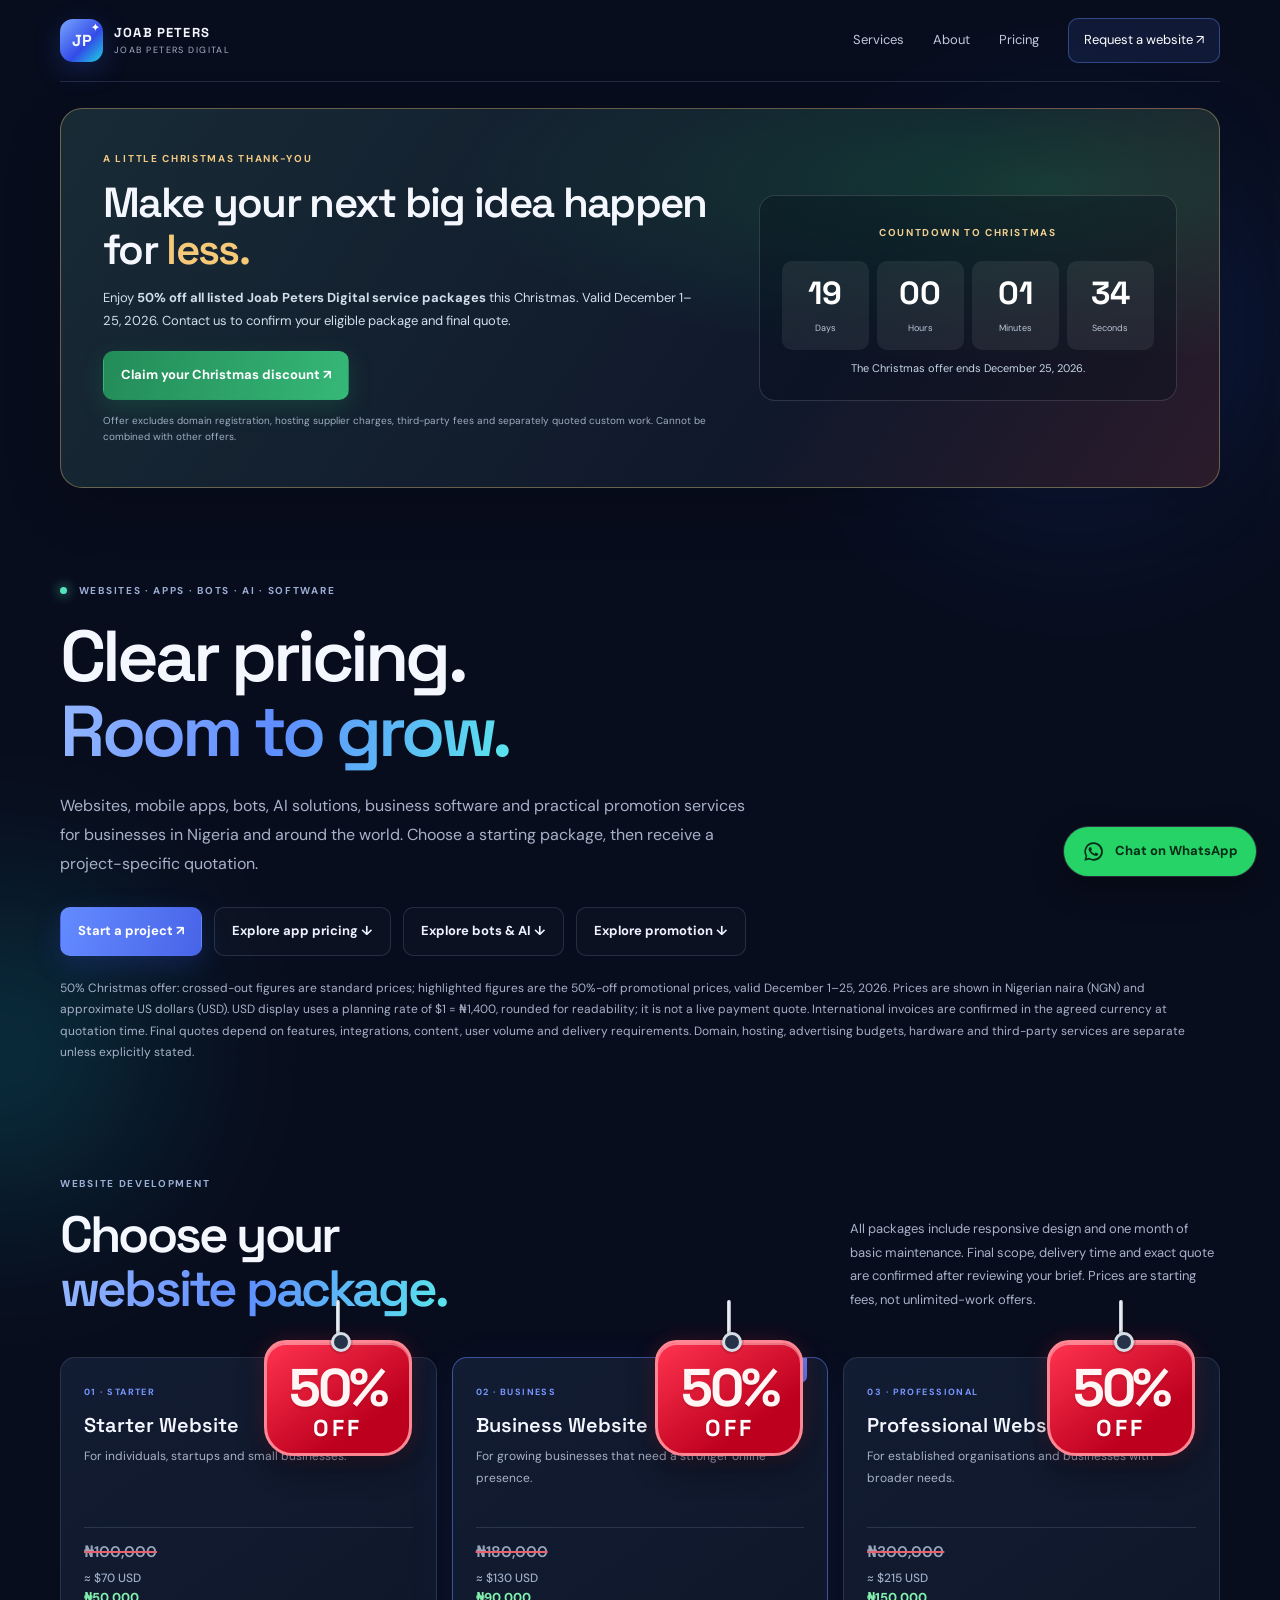
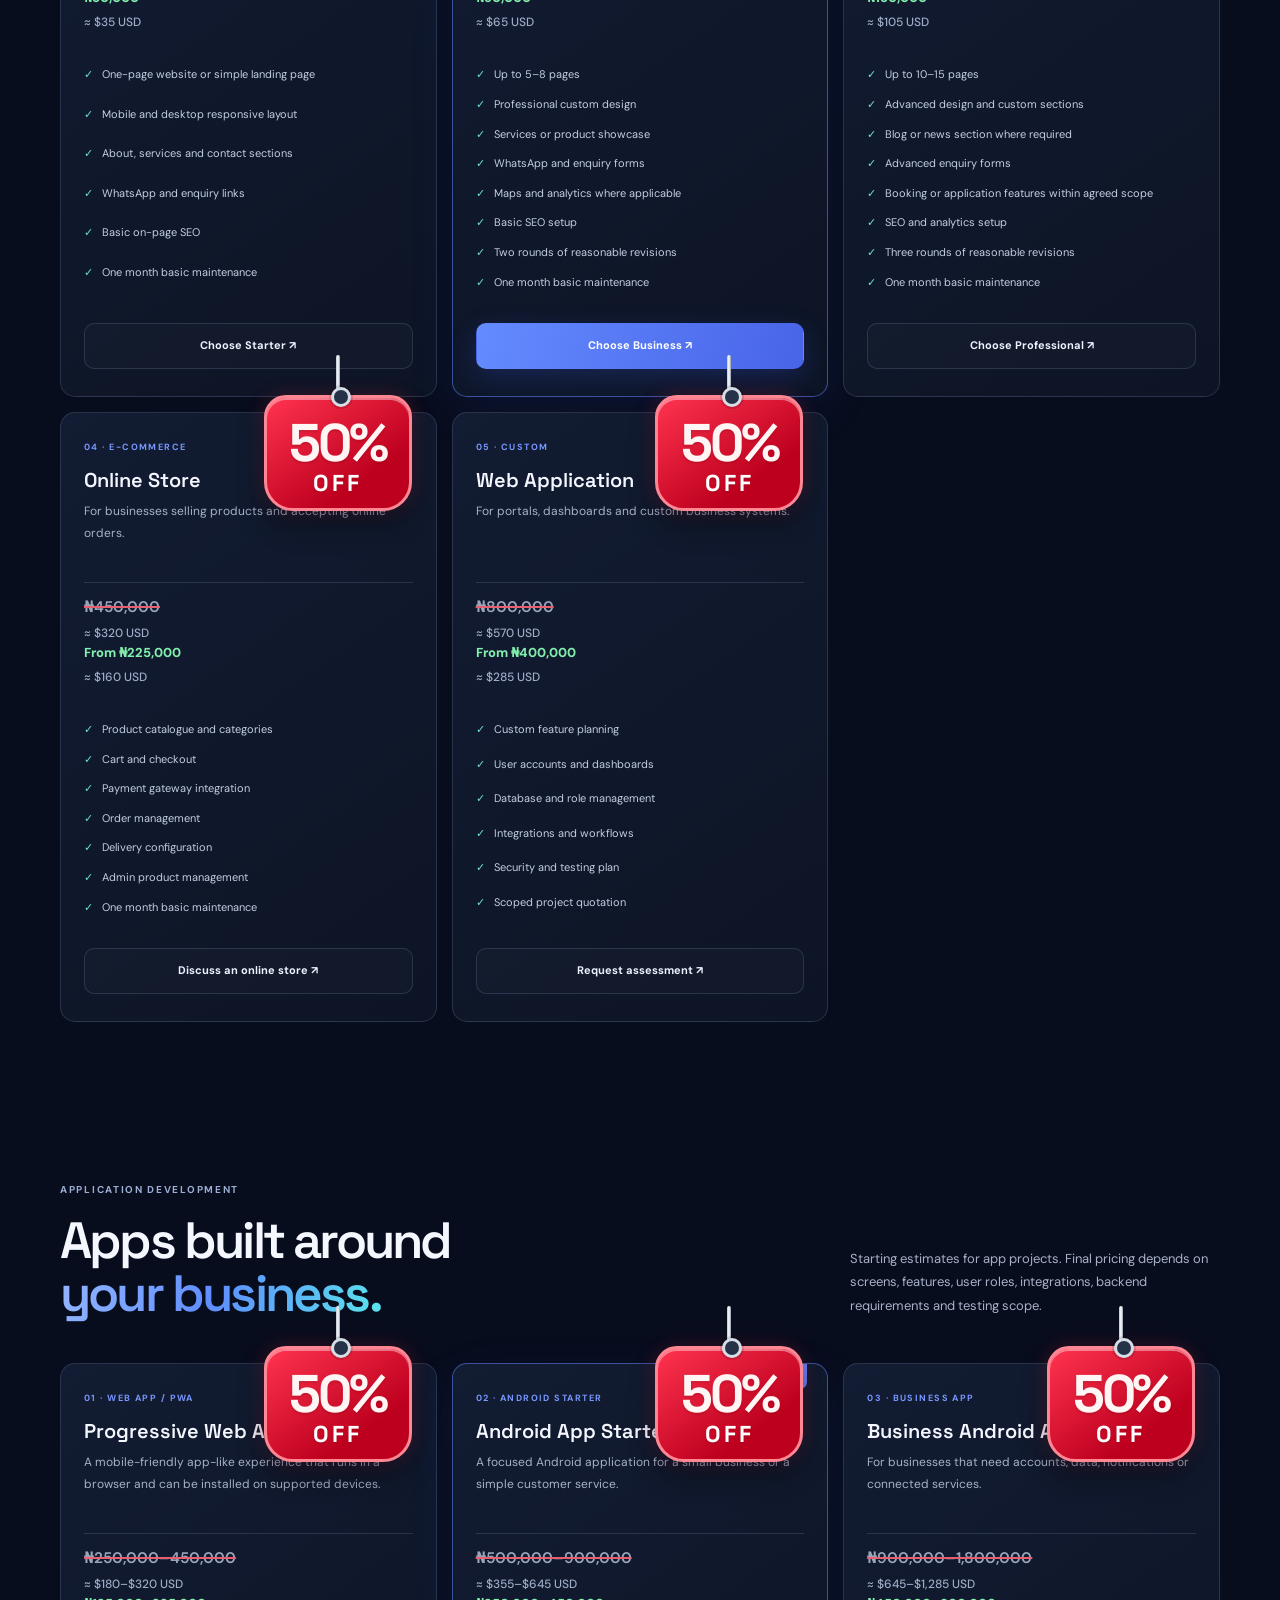
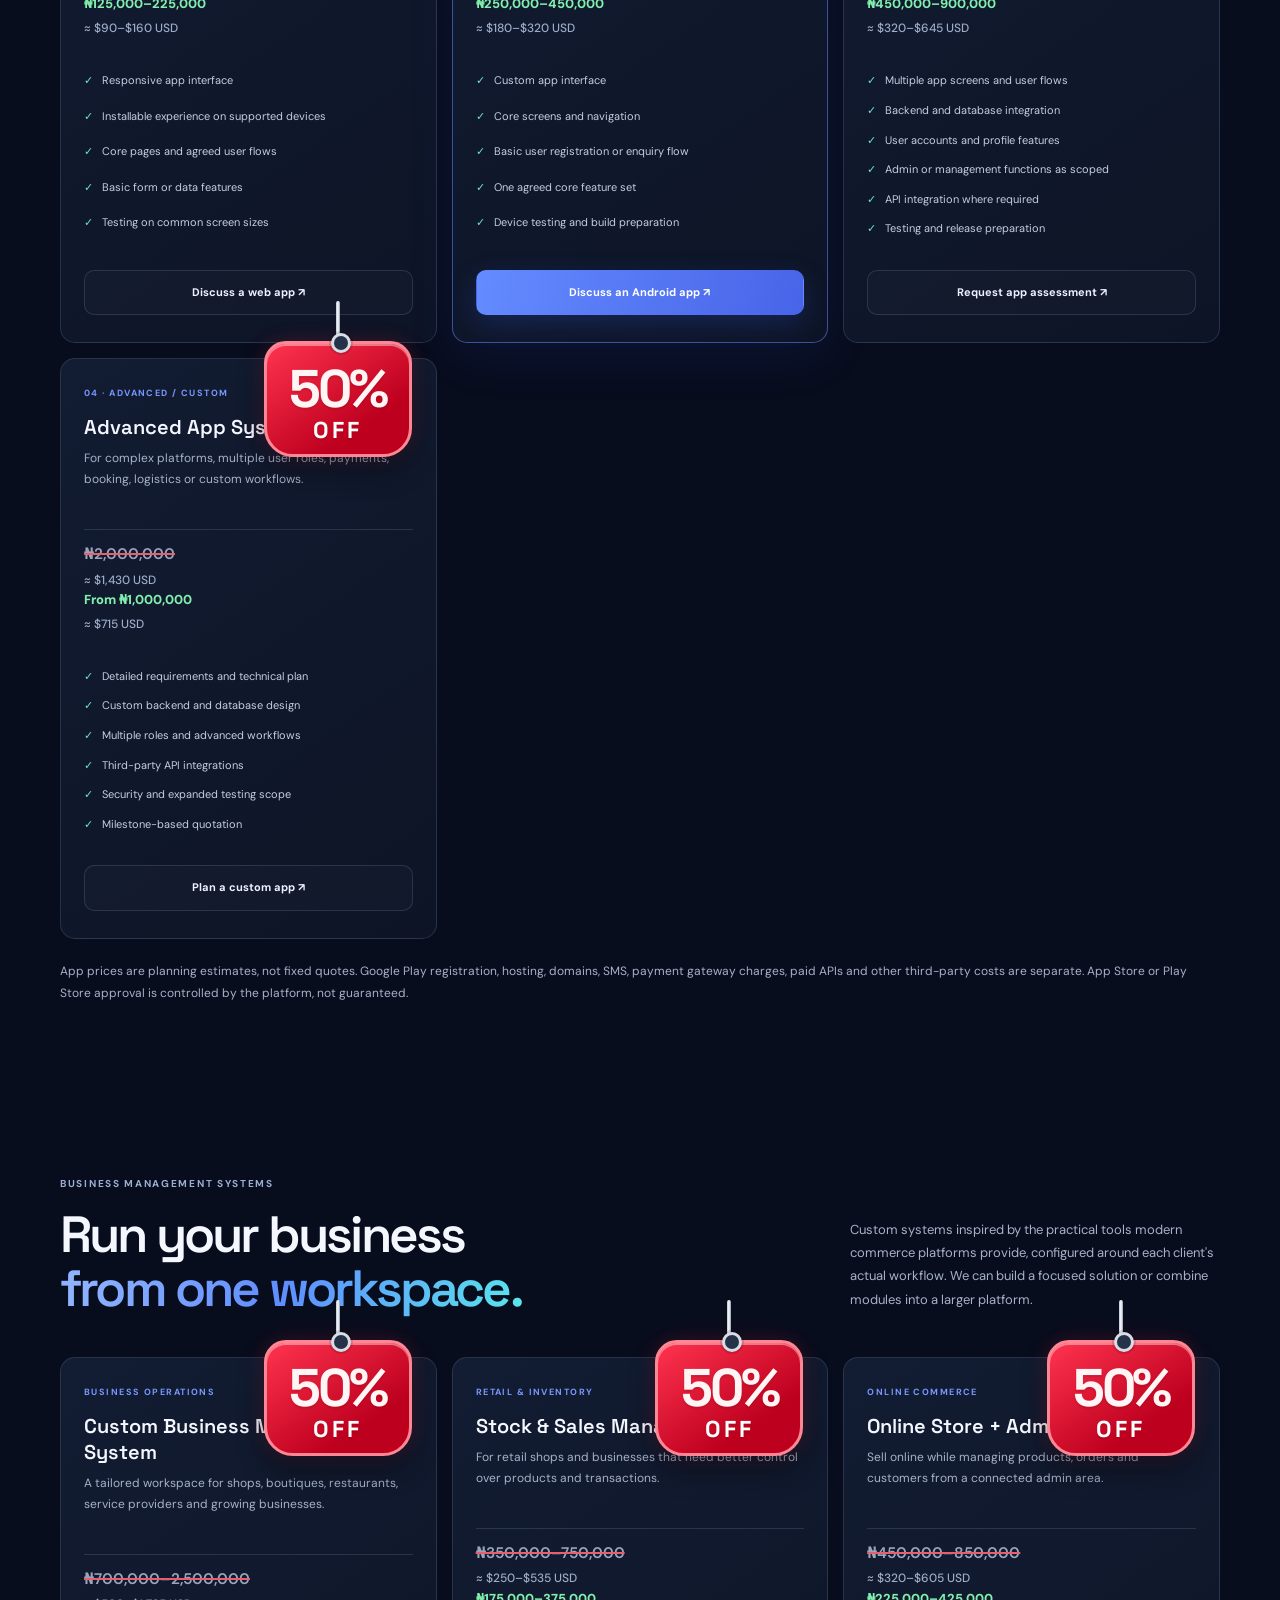
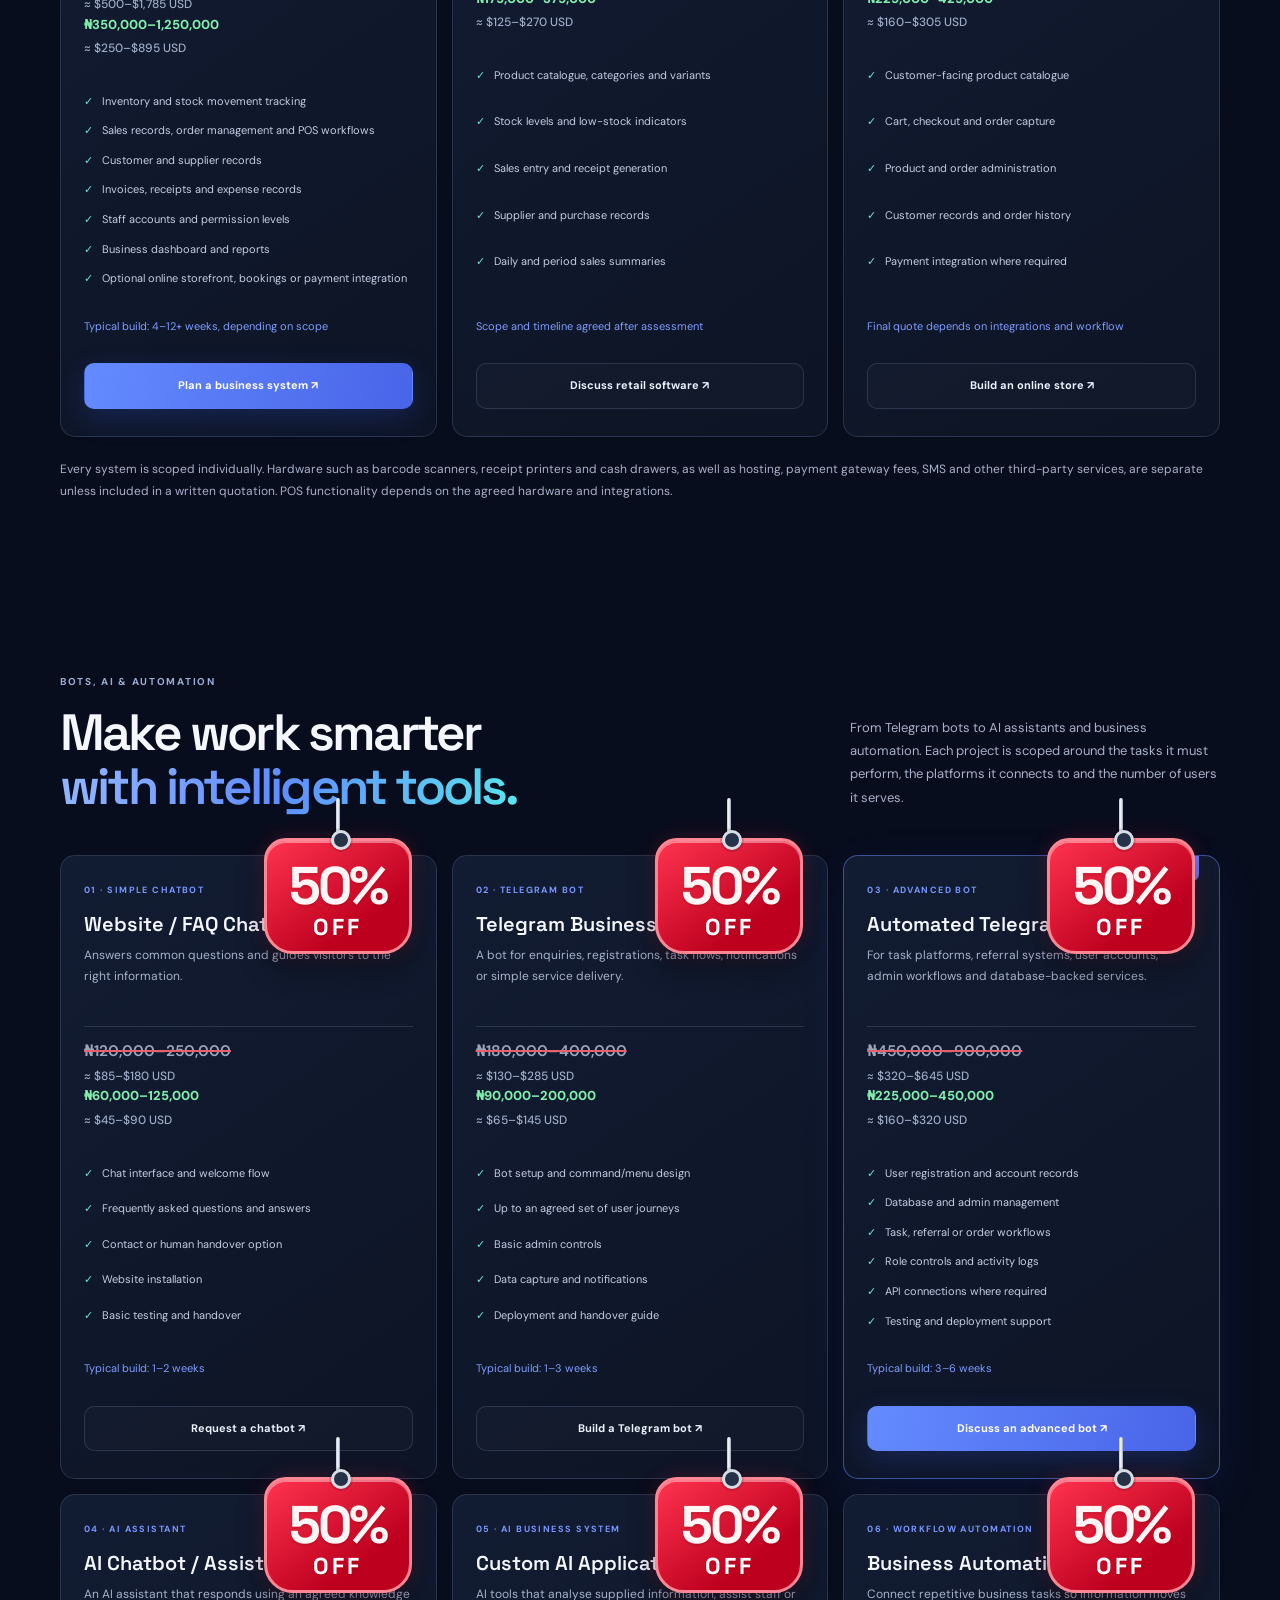
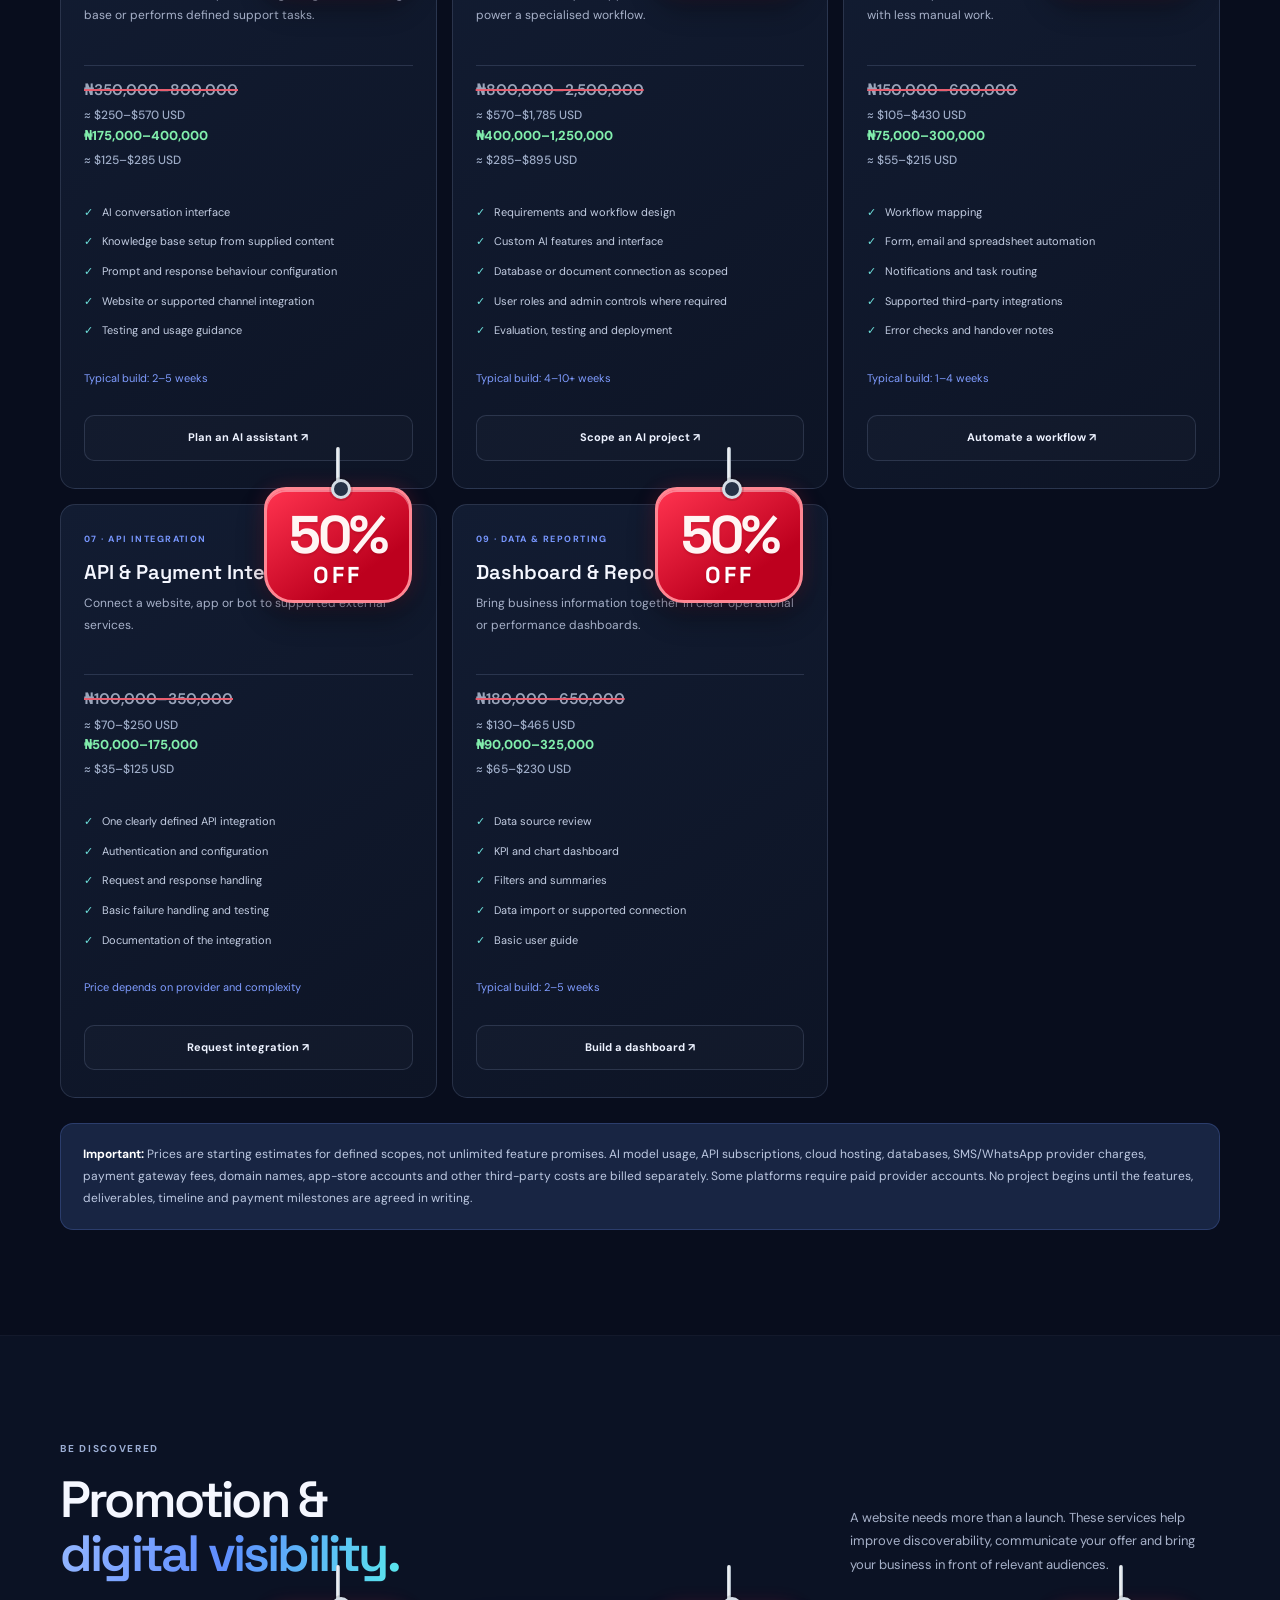
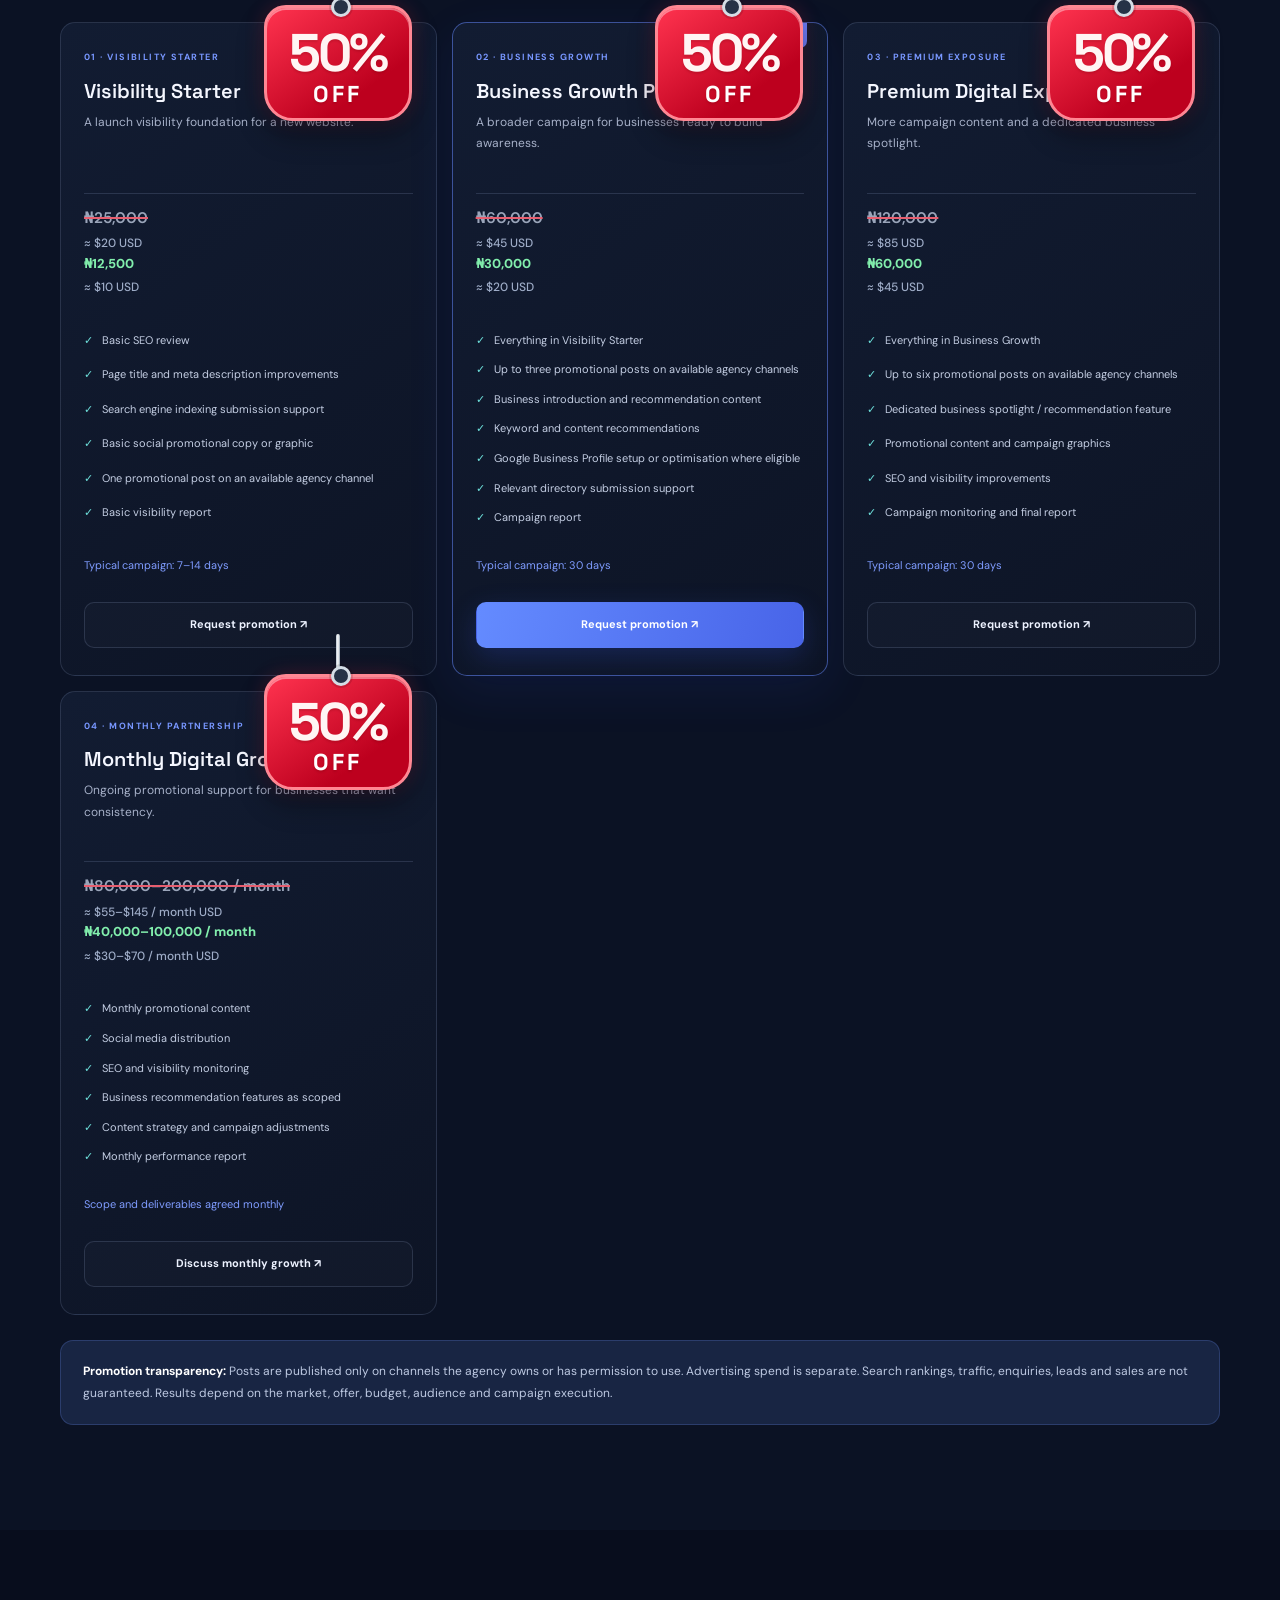
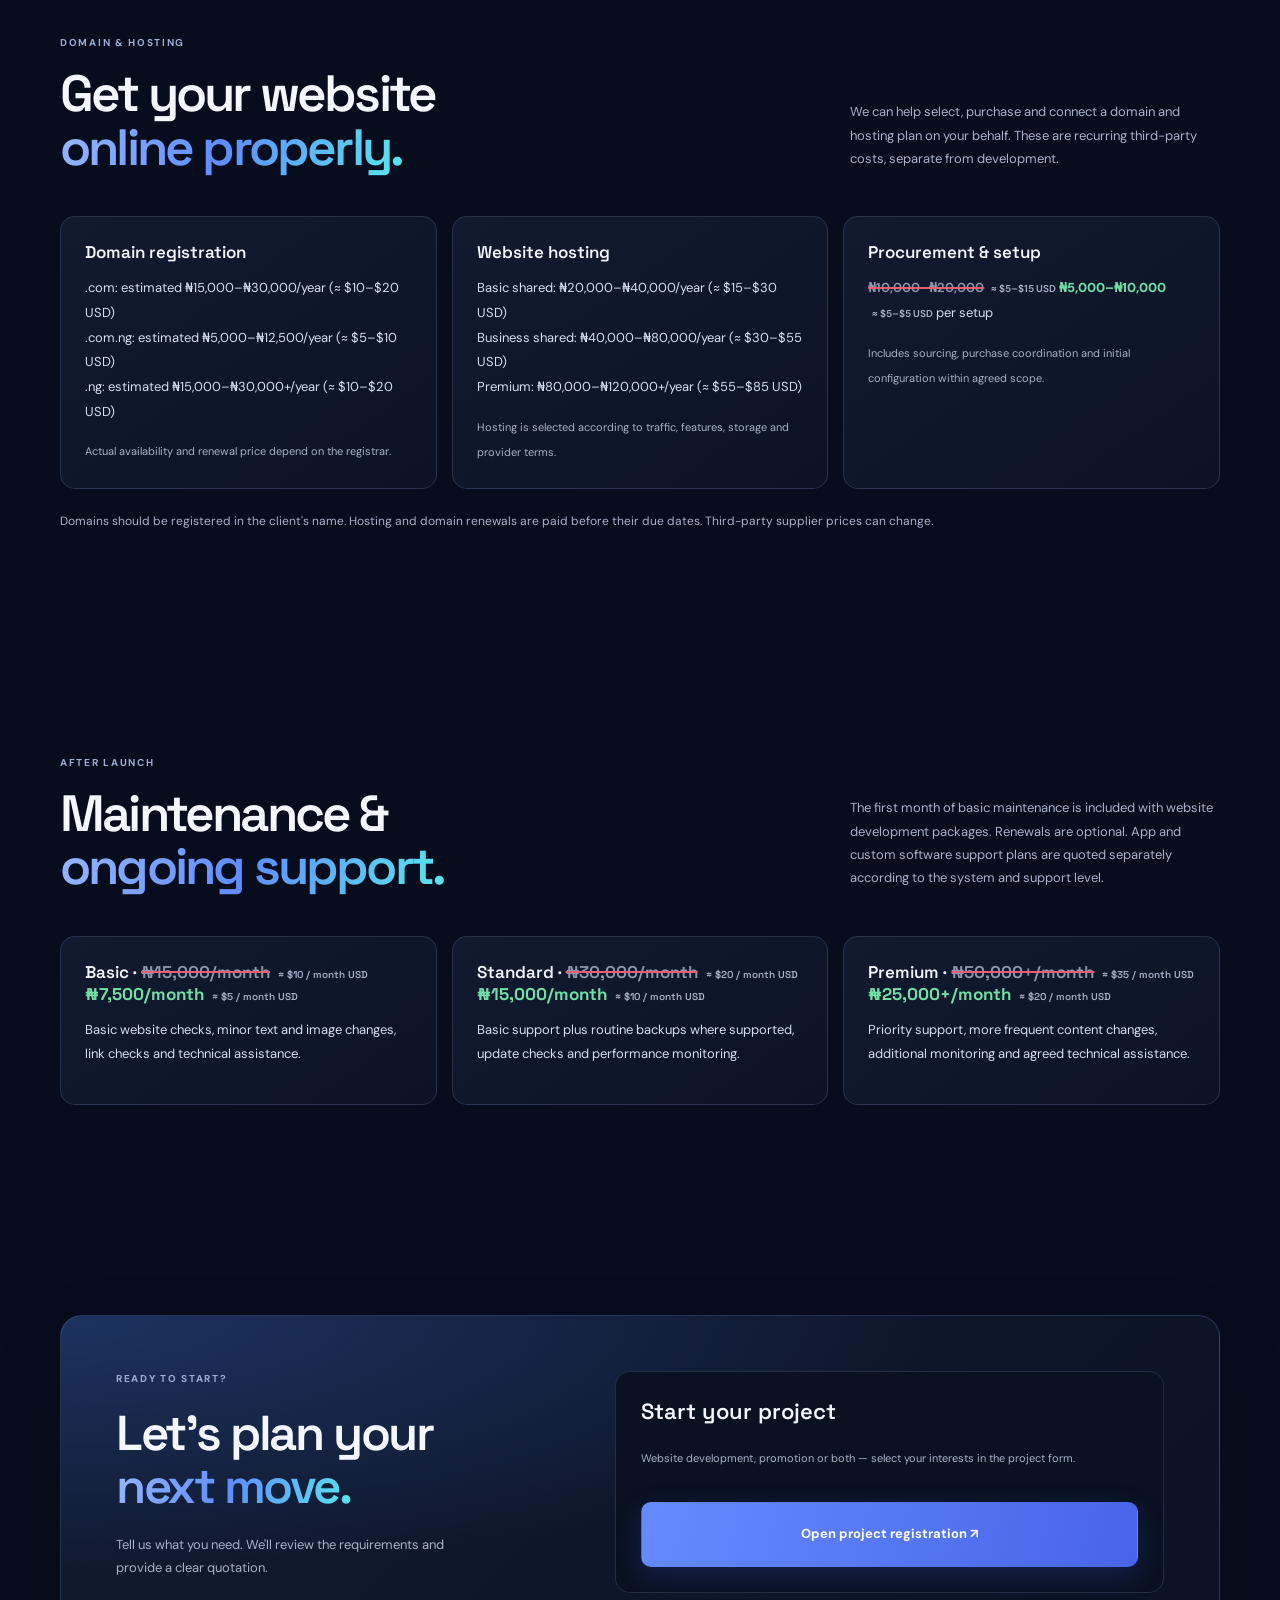
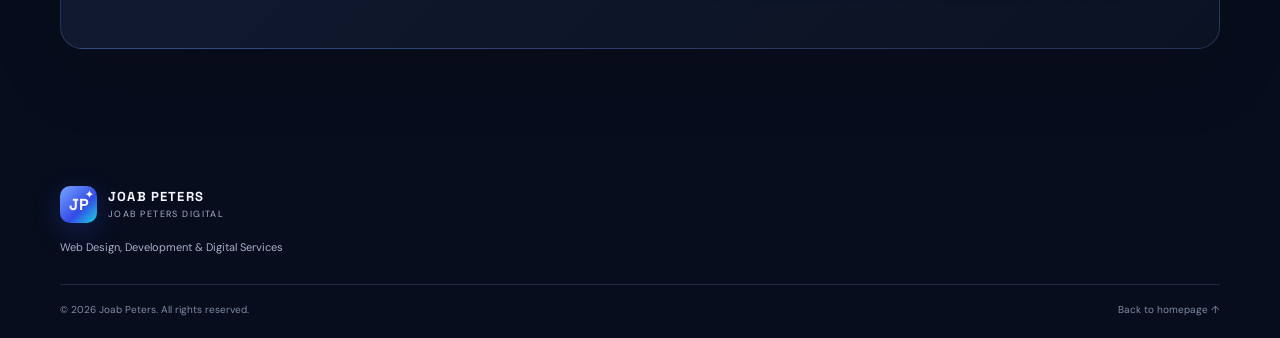
==== commit 0c17b29b: "Fix discount badge duplication and setup currency display" ====
--- a/pricing.html
+++ b/pricing.html
@@ -4,13 +4,13 @@
 <main><section class="christmas-promo" id="christmas-promo" hidden aria-label="Christmas promotion"><div class="christmas-promo-inner"><div class="christmas-copy"><p class="eyebrow">A LITTLE CHRISTMAS THANK-YOU</p><h2>Make your next big idea happen for <span>less.</span></h2><p>Enjoy <strong>50% off all listed Joab Peters Digital service packages</strong> this Christmas. Valid December 1–25, 2026. Contact us to confirm your eligible package and final quote.</p><a class="button button-primary" href="request.html">Claim your Christmas discount ↗</a><small>Offer excludes domain registration, hosting supplier charges, third-party fees and separately quoted custom work. Cannot be combined with other offers.</small></div><div class="christmas-countdown" aria-live="polite"><span class="countdown-label">COUNTDOWN TO CHRISTMAS</span><div class="countdown-units"><div><b data-count-days>--</b><small>Days</small></div><div><b data-count-hours>--</b><small>Hours</small></div><div><b data-count-minutes>--</b><small>Minutes</small></div><div><b data-count-seconds>--</b><small>Seconds</small></div></div><p data-count-message>Our Christmas offer is here.</p></div></div></section><section class="pricing-hero section-wrap"><p class="eyebrow"><span class="status-dot"></span> WEBSITES · APPS · BOTS · AI · SOFTWARE</p><h1>Clear pricing.<br><span class="gradient-text">Room to grow.</span></h1><p class="hero-intro">Websites, mobile apps, bots, AI solutions, business software and practical promotion services for businesses in Nigeria and around the world. Choose a starting package, then receive a project-specific quotation.</p><div class="hero-actions"><a class="button button-primary" href="request.html">Start a project ↗</a><a class="button button-ghost" href="#apps">Explore app pricing ↓</a><a class="button button-ghost" href="#bots-ai">Explore bots & AI ↓</a><a class="button button-ghost" href="#promotion">Explore promotion ↓</a></div><p class="pricing-note">50% Christmas offer: crossed-out figures are standard prices; highlighted figures are the 50%-off promotional prices, valid December 1–25, 2026. Prices are shown in Nigerian naira (NGN) and approximate US dollars (USD). USD display uses a planning rate of $1 = ₦1,400, rounded for readability; it is not a live payment quote. International invoices are confirmed in the agreed currency at quotation time. Final quotes depend on features, integrations, content, user volume and delivery requirements. Domain, hosting, advertising budgets, hardware and third-party services are separate unless explicitly stated.</p></section>
 <section class="section-wrap section pricing-page-section"><div class="section-heading"><div><p class="eyebrow">WEBSITE DEVELOPMENT</p><h2>Choose your<br><span class="gradient-text">website package.</span></h2></div><p>All packages include responsive design and one month of basic maintenance. Final scope, delivery time and exact quote are confirmed after reviewing your brief. Prices are starting fees, not unlimited-work offers.</p></div><div class="pricing-grid pricing-page-grid">
 <article class="price-card"><span class="discount-hanger" aria-label="50 percent off">50%<small>OFF</small></span><span class="price-label">01 · STARTER</span><h3>Starter Website</h3><p class="price-desc">For individuals, startups and small businesses.</p><div class="price-value"><del class="original-price">₦100,000</del><small class="price-usd">≈ $70 USD</small><strong class="discounted-price">₦50,000</strong><small class="price-usd price-usd-sale">≈ $35 USD</small></div><ul><li>One-page website or simple landing page</li><li>Mobile and desktop responsive layout</li><li>About, services and contact sections</li><li>WhatsApp and enquiry links</li><li>Basic on-page SEO</li><li>One month basic maintenance</li></ul><a class="button button-outline" href="request.html">Choose Starter ↗</a></article>
-<article class="price-card price-featured"><span class="discount-hanger" aria-label="50 percent off">50%<small>OFF</small></span><span class="popular-tag">POPULAR OPTION</span><span class="price-label">02 · BUSINESS</span><span class="discount-hanger" aria-label="50 percent off">50%<small>OFF</small></span><h3>Business Website</h3><p class="price-desc">For growing businesses that need a stronger online presence.</p><div class="price-value"><del class="original-price">₦180,000</del><small class="price-usd">≈ $130 USD</small><strong class="discounted-price">₦90,000</strong><small class="price-usd price-usd-sale">≈ $65 USD</small></div><ul><li>Up to 5–8 pages</li><li>Professional custom design</li><li>Services or product showcase</li><li>WhatsApp and enquiry forms</li><li>Maps and analytics where applicable</li><li>Basic SEO setup</li><li>Two rounds of reasonable revisions</li><li>One month basic maintenance</li></ul><a class="button button-primary" href="request.html">Choose Business ↗</a></article>
+<article class="price-card price-featured"><span class="discount-hanger" aria-label="50 percent off">50%<small>OFF</small></span><span class="popular-tag">POPULAR OPTION</span><span class="price-label">02 · BUSINESS</span><h3>Business Website</h3><p class="price-desc">For growing businesses that need a stronger online presence.</p><div class="price-value"><del class="original-price">₦180,000</del><small class="price-usd">≈ $130 USD</small><strong class="discounted-price">₦90,000</strong><small class="price-usd price-usd-sale">≈ $65 USD</small></div><ul><li>Up to 5–8 pages</li><li>Professional custom design</li><li>Services or product showcase</li><li>WhatsApp and enquiry forms</li><li>Maps and analytics where applicable</li><li>Basic SEO setup</li><li>Two rounds of reasonable revisions</li><li>One month basic maintenance</li></ul><a class="button button-primary" href="request.html">Choose Business ↗</a></article>
 <article class="price-card"><span class="discount-hanger" aria-label="50 percent off">50%<small>OFF</small></span><span class="price-label">03 · PROFESSIONAL</span><h3>Professional Website</h3><p class="price-desc">For established organisations and businesses with broader needs.</p><div class="price-value"><del class="original-price">₦300,000</del><small class="price-usd">≈ $215 USD</small><strong class="discounted-price">₦150,000</strong><small class="price-usd price-usd-sale">≈ $105 USD</small></div><ul><li>Up to 10–15 pages</li><li>Advanced design and custom sections</li><li>Blog or news section where required</li><li>Advanced enquiry forms</li><li>Booking or application features within agreed scope</li><li>SEO and analytics setup</li><li>Three rounds of reasonable revisions</li><li>One month basic maintenance</li></ul><a class="button button-outline" href="request.html">Choose Professional ↗</a></article>
 <article class="price-card"><span class="discount-hanger" aria-label="50 percent off">50%<small>OFF</small></span><span class="price-label">04 · E-COMMERCE</span><h3>Online Store</h3><p class="price-desc">For businesses selling products and accepting online orders.</p><div class="price-value"><del class="original-price">₦450,000</del><small class="price-usd">≈ $320 USD</small><strong class="discounted-price">From ₦225,000</strong><small class="price-usd price-usd-sale">≈ $160 USD</small></div><ul><li>Product catalogue and categories</li><li>Cart and checkout</li><li>Payment gateway integration</li><li>Order management</li><li>Delivery configuration</li><li>Admin product management</li><li>One month basic maintenance</li></ul><a class="button button-outline" href="request.html">Discuss an online store ↗</a></article>
 <article class="price-card"><span class="discount-hanger" aria-label="50 percent off">50%<small>OFF</small></span><span class="price-label">05 · CUSTOM</span><h3>Web Application</h3><p class="price-desc">For portals, dashboards and custom business systems.</p><div class="price-value"><del class="original-price">₦800,000</del><small class="price-usd">≈ $570 USD</small><strong class="discounted-price">From ₦400,000</strong><small class="price-usd price-usd-sale">≈ $285 USD</small></div><ul><li>Custom feature planning</li><li>User accounts and dashboards</li><li>Database and role management</li><li>Integrations and workflows</li><li>Security and testing plan</li><li>Scoped project quotation</li></ul><a class="button button-outline" href="request.html">Request assessment ↗</a></article></div></section>
 <section class="section-wrap section pricing-page-section" id="apps"><div class="section-heading"><div><p class="eyebrow">APPLICATION DEVELOPMENT</p><h2>Apps built around<br><span class="gradient-text">your business.</span></h2></div><p>Starting estimates for app projects. Final pricing depends on screens, features, user roles, integrations, backend requirements and testing scope.</p></div><div class="pricing-grid">
 <article class="price-card"><span class="discount-hanger" aria-label="50 percent off">50%<small>OFF</small></span><span class="price-label">01 · WEB APP / PWA</span><h3>Progressive Web App</h3><p class="price-desc">A mobile-friendly app-like experience that runs in a browser and can be installed on supported devices.</p><div class="price-value"><del class="original-price">₦250,000–450,000</del><small class="price-usd">≈ $180–$320 USD</small><strong class="discounted-price">₦125,000–225,000</strong><small class="price-usd price-usd-sale">≈ $90–$160 USD</small></div><ul><li>Responsive app interface</li><li>Installable experience on supported devices</li><li>Core pages and agreed user flows</li><li>Basic form or data features</li><li>Testing on common screen sizes</li></ul><a class="button button-outline" href="request.html">Discuss a web app ↗</a></article>
-<article class="price-card price-featured"><span class="discount-hanger" aria-label="50 percent off">50%<small>OFF</small></span><span class="popular-tag">POPULAR APP START</span><span class="price-label">02 · ANDROID STARTER</span><span class="discount-hanger" aria-label="50 percent off">50%<small>OFF</small></span><h3>Android App Starter</h3><p class="price-desc">A focused Android application for a small business or a simple customer service.</p><div class="price-value"><del class="original-price">₦500,000–900,000</del><small class="price-usd">≈ $355–$645 USD</small><strong class="discounted-price">₦250,000–450,000</strong><small class="price-usd price-usd-sale">≈ $180–$320 USD</small></div><ul><li>Custom app interface</li><li>Core screens and navigation</li><li>Basic user registration or enquiry flow</li><li>One agreed core feature set</li><li>Device testing and build preparation</li></ul><a class="button button-primary" href="request.html">Discuss an Android app ↗</a></article>
+<article class="price-card price-featured"><span class="discount-hanger" aria-label="50 percent off">50%<small>OFF</small></span><span class="popular-tag">POPULAR APP START</span><span class="price-label">02 · ANDROID STARTER</span><h3>Android App Starter</h3><p class="price-desc">A focused Android application for a small business or a simple customer service.</p><div class="price-value"><del class="original-price">₦500,000–900,000</del><small class="price-usd">≈ $355–$645 USD</small><strong class="discounted-price">₦250,000–450,000</strong><small class="price-usd price-usd-sale">≈ $180–$320 USD</small></div><ul><li>Custom app interface</li><li>Core screens and navigation</li><li>Basic user registration or enquiry flow</li><li>One agreed core feature set</li><li>Device testing and build preparation</li></ul><a class="button button-primary" href="request.html">Discuss an Android app ↗</a></article>
 <article class="price-card"><span class="discount-hanger" aria-label="50 percent off">50%<small>OFF</small></span><span class="price-label">03 · BUSINESS APP</span><h3>Business Android App</h3><p class="price-desc">For businesses that need accounts, data, notifications or connected services.</p><div class="price-value"><del class="original-price">₦900,000–1,800,000</del><small class="price-usd">≈ $645–$1,285 USD</small><strong class="discounted-price">₦450,000–900,000</strong><small class="price-usd price-usd-sale">≈ $320–$645 USD</small></div><ul><li>Multiple app screens and user flows</li><li>Backend and database integration</li><li>User accounts and profile features</li><li>Admin or management functions as scoped</li><li>API integration where required</li><li>Testing and release preparation</li></ul><a class="button button-outline" href="request.html">Request app assessment ↗</a></article>
 <article class="price-card"><span class="discount-hanger" aria-label="50 percent off">50%<small>OFF</small></span><span class="price-label">04 · ADVANCED / CUSTOM</span><h3>Advanced App System</h3><p class="price-desc">For complex platforms, multiple user roles, payments, booking, logistics or custom workflows.</p><div class="price-value"><del class="original-price">₦2,000,000</del><small class="price-usd">≈ $1,430 USD</small><strong class="discounted-price">From ₦1,000,000</strong><small class="price-usd price-usd-sale">≈ $715 USD</small></div><ul><li>Detailed requirements and technical plan</li><li>Custom backend and database design</li><li>Multiple roles and advanced workflows</li><li>Third-party API integrations</li><li>Security and expanded testing scope</li><li>Milestone-based quotation</li></ul><a class="button button-outline" href="request.html">Plan a custom app ↗</a></article></div><p class="pricing-footnote">App prices are planning estimates, not fixed quotes. Google Play registration, hosting, domains, SMS, payment gateway charges, paid APIs and other third-party costs are separate. App Store or Play Store approval is controlled by the platform, not guaranteed.</p></section>
 <section class="section-wrap section pricing-page-section" id="business-systems"><div class="section-heading"><div><p class="eyebrow">BUSINESS MANAGEMENT SYSTEMS</p><h2>Run your business<br><span class="gradient-text">from one workspace.</span></h2></div><p>Custom systems inspired by the practical tools modern commerce platforms provide, configured around each client's actual workflow. We can build a focused solution or combine modules into a larger platform.</p></div><div class="pricing-grid"><article class="price-card"><span class="discount-hanger" aria-label="50 percent off">50%<small>OFF</small></span><span class="price-label">BUSINESS OPERATIONS</span><h3>Custom Business Management System</h3><p class="price-desc">A tailored workspace for shops, boutiques, restaurants, service providers and growing businesses.</p><div class="price-value"><del class="original-price">₦700,000–2,500,000</del><small class="price-usd">≈ $500–$1,785 USD</small><strong class="discounted-price">₦350,000–1,250,000</strong><small class="price-usd price-usd-sale">≈ $250–$895 USD</small></div><ul><li>Inventory and stock movement tracking</li><li>Sales records, order management and POS workflows</li><li>Customer and supplier records</li><li>Invoices, receipts and expense records</li><li>Staff accounts and permission levels</li><li>Business dashboard and reports</li><li>Optional online storefront, bookings or payment integration</li></ul><p class="package-duration">Typical build: 4–12+ weeks, depending on scope</p><a class="button button-primary" href="request.html">Plan a business system ↗</a></article><article class="price-card"><span class="discount-hanger" aria-label="50 percent off">50%<small>OFF</small></span><span class="price-label">RETAIL & INVENTORY</span><h3>Stock & Sales Management</h3><p class="price-desc">For retail shops and businesses that need better control over products and transactions.</p><div class="price-value"><del class="original-price">₦350,000–750,000</del><small class="price-usd">≈ $250–$535 USD</small><strong class="discounted-price">₦175,000–375,000</strong><small class="price-usd price-usd-sale">≈ $125–$270 USD</small></div><ul><li>Product catalogue, categories and variants</li><li>Stock levels and low-stock indicators</li><li>Sales entry and receipt generation</li><li>Supplier and purchase records</li><li>Daily and period sales summaries</li></ul><p class="package-duration">Scope and timeline agreed after assessment</p><a class="button button-outline" href="request.html">Discuss retail software ↗</a></article><article class="price-card"><span class="discount-hanger" aria-label="50 percent off">50%<small>OFF</small></span><span class="price-label">ONLINE COMMERCE</span><h3>Online Store + Admin System</h3><p class="price-desc">Sell online while managing products, orders and customers from a connected admin area.</p><div class="price-value"><del class="original-price">₦450,000–850,000</del><small class="price-usd">≈ $320–$605 USD</small><strong class="discounted-price">₦225,000–425,000</strong><small class="price-usd price-usd-sale">≈ $160–$305 USD</small></div><ul><li>Customer-facing product catalogue</li><li>Cart, checkout and order capture</li><li>Product and order administration</li><li>Customer records and order history</li><li>Payment integration where required</li></ul><p class="package-duration">Final quote depends on integrations and workflow</p><a class="button button-outline" href="request.html">Build an online store ↗</a></article></div><p class="pricing-footnote">Every system is scoped individually. Hardware such as barcode scanners, receipt printers and cash drawers, as well as hosting, payment gateway fees, SMS and other third-party services, are separate unless included in a written quotation. POS functionality depends on the agreed hardware and integrations.</p></section>
@@ -30,7 +30,7 @@
 <article class="price-card price-featured"><span class="discount-hanger" aria-label="50 percent off">50%<small>OFF</small></span><span class="popular-tag">RECOMMENDED</span><span class="price-label">02 · BUSINESS GROWTH</span><h3>Business Growth Promotion</h3><p class="price-desc">A broader campaign for businesses ready to build awareness.</p><div class="price-value"><del class="original-price">₦60,000</del><small class="price-usd">≈ $45 USD</small><strong class="discounted-price">₦30,000</strong><small class="price-usd price-usd-sale">≈ $20 USD</small></div><ul><li>Everything in Visibility Starter</li><li>Up to three promotional posts on available agency channels</li><li>Business introduction and recommendation content</li><li>Keyword and content recommendations</li><li>Google Business Profile setup or optimisation where eligible</li><li>Relevant directory submission support</li><li>Campaign report</li></ul><p class="package-duration">Typical campaign: 30 days</p><a class="button button-primary" href="request.html">Request promotion ↗</a></article>
 <article class="price-card"><span class="discount-hanger" aria-label="50 percent off">50%<small>OFF</small></span><span class="price-label">03 · PREMIUM EXPOSURE</span><h3>Premium Digital Exposure</h3><p class="price-desc">More campaign content and a dedicated business spotlight.</p><div class="price-value"><del class="original-price">₦120,000</del><small class="price-usd">≈ $85 USD</small><strong class="discounted-price">₦60,000</strong><small class="price-usd price-usd-sale">≈ $45 USD</small></div><ul><li>Everything in Business Growth</li><li>Up to six promotional posts on available agency channels</li><li>Dedicated business spotlight / recommendation feature</li><li>Promotional content and campaign graphics</li><li>SEO and visibility improvements</li><li>Campaign monitoring and final report</li></ul><p class="package-duration">Typical campaign: 30 days</p><a class="button button-outline" href="request.html">Request promotion ↗</a></article>
 <article class="price-card"><span class="discount-hanger" aria-label="50 percent off">50%<small>OFF</small></span><span class="price-label">04 · MONTHLY PARTNERSHIP</span><h3>Monthly Digital Growth</h3><p class="price-desc">Ongoing promotional support for businesses that want consistency.</p><div class="price-value"><del class="original-price">₦80,000–200,000 / month</del><small class="price-usd">≈ $55–$145 / month USD</small><strong class="discounted-price">₦40,000–100,000 / month</strong><small class="price-usd price-usd-sale">≈ $30–$70 / month USD</small></div><ul><li>Monthly promotional content</li><li>Social media distribution</li><li>SEO and visibility monitoring</li><li>Business recommendation features as scoped</li><li>Content strategy and campaign adjustments</li><li>Monthly performance report</li></ul><p class="package-duration">Scope and deliverables agreed monthly</p><a class="button button-outline" href="request.html">Discuss monthly growth ↗</a></article></div><div class="promotion-disclaimer"><b>Promotion transparency:</b> Posts are published only on channels the agency owns or has permission to use. Advertising spend is separate. Search rankings, traffic, enquiries, leads and sales are not guaranteed. Results depend on the market, offer, budget, audience and campaign execution.</div></div></section>
-<section class="section-wrap section"><div class="section-heading"><div><p class="eyebrow">DOMAIN & HOSTING</p><h2>Get your website<br><span class="gradient-text">online properly.</span></h2></div><p>We can help select, purchase and connect a domain and hosting plan on your behalf. These are recurring third-party costs, separate from development.</p></div><div class="support-grid"><article class="support-card"><h3>Domain registration</h3><p>.com: estimated ₦15,000–₦30,000/year (≈ $10–$20 USD)<br>.com.ng: estimated ₦5,000–₦12,500/year (≈ $5–$10 USD)<br>.ng: estimated ₦15,000–₦30,000+/year (≈ $10–$20 USD)</p><small>Actual availability and renewal price depend on the registrar.</small></article><article class="support-card"><h3>Website hosting</h3><p>Basic shared: ₦20,000–₦40,000/year (≈ $15–$30 USD)<br>Business shared: ₦40,000–₦80,000/year (≈ $30–$55 USD)<br>Premium: ₦80,000–₦120,000+/year (≈ $55–$85 USD)</p><small>Hosting is selected according to traffic, features, storage and provider terms.</small></article><article class="support-card"><h3>Procurement & setup</h3><p><del class="original-price">₦10,000–₦20,000</del> <small class="price-usd">≈ $5–<del class="original-price">₦10,000–₦20,000</del>5 USD</small> <strong class="discounted-price">₦5,000–₦10,000</strong> <small class="price-usd price-usd-sale">≈ $5–$5 USD</small> per setup</p><small>Includes sourcing, purchase coordination and initial configuration within agreed scope.</small></article></div><p class="pricing-footnote">Domains should be registered in the client's name. Hosting and domain renewals are paid before their due dates. Third-party supplier prices can change.</p></section>
+<section class="section-wrap section"><div class="section-heading"><div><p class="eyebrow">DOMAIN & HOSTING</p><h2>Get your website<br><span class="gradient-text">online properly.</span></h2></div><p>We can help select, purchase and connect a domain and hosting plan on your behalf. These are recurring third-party costs, separate from development.</p></div><div class="support-grid"><article class="support-card"><h3>Domain registration</h3><p>.com: estimated ₦15,000–₦30,000/year (≈ $10–$20 USD)<br>.com.ng: estimated ₦5,000–₦12,500/year (≈ $5–$10 USD)<br>.ng: estimated ₦15,000–₦30,000+/year (≈ $10–$20 USD)</p><small>Actual availability and renewal price depend on the registrar.</small></article><article class="support-card"><h3>Website hosting</h3><p>Basic shared: ₦20,000–₦40,000/year (≈ $15–$30 USD)<br>Business shared: ₦40,000–₦80,000/year (≈ $30–$55 USD)<br>Premium: ₦80,000–₦120,000+/year (≈ $55–$85 USD)</p><small>Hosting is selected according to traffic, features, storage and provider terms.</small></article><article class="support-card"><h3>Procurement & setup</h3><p><del class="original-price">₦10,000–₦20,000</del> <small class="price-usd">≈ $5–$15 USD</small> <strong class="discounted-price">₦5,000–₦10,000</strong> <small class="price-usd price-usd-sale">≈ $5–$5 USD</small> per setup</p><small>Includes sourcing, purchase coordination and initial configuration within agreed scope.</small></article></div><p class="pricing-footnote">Domains should be registered in the client's name. Hosting and domain renewals are paid before their due dates. Third-party supplier prices can change.</p></section>
 <section class="section-wrap section"><div class="section-heading"><div><p class="eyebrow">AFTER LAUNCH</p><h2>Maintenance &<br><span class="gradient-text">ongoing support.</span></h2></div><p>The first month of basic maintenance is included with website development packages. Renewals are optional. App and custom software support plans are quoted separately according to the system and support level.</p></div><div class="support-grid"><article class="support-card"><h3>Basic · <del class="original-price">₦15,000/month</del> <small class="price-usd">≈ $10 / month USD</small> <strong class="discounted-price">₦7,500/month</strong> <small class="price-usd price-usd-sale">≈ $5 / month USD</small></h3><p>Basic website checks, minor text and image changes, link checks and technical assistance.</p></article><article class="support-card"><h3>Standard · <del class="original-price">₦30,000/month</del> <small class="price-usd">≈ $20 / month USD</small> <strong class="discounted-price">₦15,000/month</strong> <small class="price-usd price-usd-sale">≈ $10 / month USD</small></h3><p>Basic support plus routine backups where supported, update checks and performance monitoring.</p></article><article class="support-card"><h3>Premium · <del class="original-price">₦50,000+/month</del> <small class="price-usd">≈ $35 / month USD</small> <strong class="discounted-price">₦25,000+/month</strong> <small class="price-usd price-usd-sale">≈ $20 / month USD</small></h3><p>Priority support, more frequent content changes, additional monitoring and agreed technical assistance.</p></article></div></section>
 <section class="section-wrap section"><div class="contact-panel"><div class="contact-copy"><p class="eyebrow">READY TO START?</p><h2>Let's plan your<br><span class="gradient-text">next move.</span></h2><p>Tell us what you need. We'll review the requirements and provide a clear quotation.</p></div><div class="contact-form"><h3>Start your project</h3><p>Website development, promotion or both — select your interests in the project form.</p><a class="button button-primary" href="request.html">Open project registration ↗</a></div></div></section></main>
 <a class="whatsapp-float" href="https://wa.me/2348167224874?text=Hello%20Joab%20Peters%20Digital%2C%20I%27d%20like%20to%20make%20an%20enquiry." target="_blank" rel="noopener noreferrer" aria-label="Chat with Joab Peters Digital on WhatsApp"><svg viewBox="0 0 32 32" aria-hidden="true"><path d="M16.02 3.2A12.7 12.7 0 0 0 5.1 22.37L3.3 28.9l6.7-1.76A12.8 12.8 0 1 0 16.02 3.2Zm0 23.3c-1.9 0-3.77-.5-5.4-1.48l-.39-.23-3.98 1.04 1.06-3.87-.25-.4a10.5 10.5 0 1 1 8.96 4.94Zm5.77-7.87c-.32-.16-1.9-.94-2.2-1.05-.3-.11-.52-.16-.74.16-.22.32-.84 1.05-1.03 1.27-.19.21-.38.24-.7.08-.32-.16-1.36-.5-2.6-1.6-.96-.86-1.61-1.92-1.8-2.24-.19-.32-.02-.5.14-.66.14-.14.32-.38.48-.57.16-.19.21-.32.32-.54.11-.21.05-.4-.03-.56-.08-.16-.73-1.75-1-2.4-.26-.63-.53-.55-.73-.56h-.63c-.22 0-.57.08-.87.4-.3.32-1.14 1.11-1.14 2.7s1.17 3.13 1.33 3.34c.16.21 2.3 3.52 5.58 4.94.78.34 1.39.55 1.86.7.78.25 1.49.22 2.05.13.63-.1 1.9-.78 2.17-1.54.27-.76.27-1.4.19-1.54-.08-.13-.29-.21-.61-.37Z"/></svg><span>Chat on WhatsApp</span></a>
--- a/styles.css
+++ b/styles.css
@@ -284,3 +284,7 @@
 .support-card .original-price{display:inline;font-size:inherit}
 .support-card .discounted-price{display:inline;color:#70e0a6;font-weight:800}
 .discount-hanger{background:linear-gradient(145deg,#ff334f,#bd001e 72%);border-color:#ff8793;box-shadow:0 15px 28px rgba(0,0,0,.32),0 0 20px rgba(255,42,72,.2),inset 0 2px 0 rgba(255,255,255,.4)}
+
+/* Clear dual-currency pricing and 50% offer presentation */
+.price-usd{display:block;color:#aebbd4;font-size:11px;font-weight:600;line-height:1.35;margin-top:3px}.price-usd-sale{color:#8ce9b6;font-size:12px}.price-value .original-price{color:#aab5ca}.price-value .discounted-price{color:#82efad}.support-card .price-usd{display:inline-block;margin-left:4px;font-size:10px}.support-card h3 .price-usd{display:inline-block;font-size:10px;font-weight:600}.price-card .discount-hanger{pointer-events:none}
+@media(max-width:600px){.price-usd{font-size:10px}.price-usd-sale{font-size:11px}}
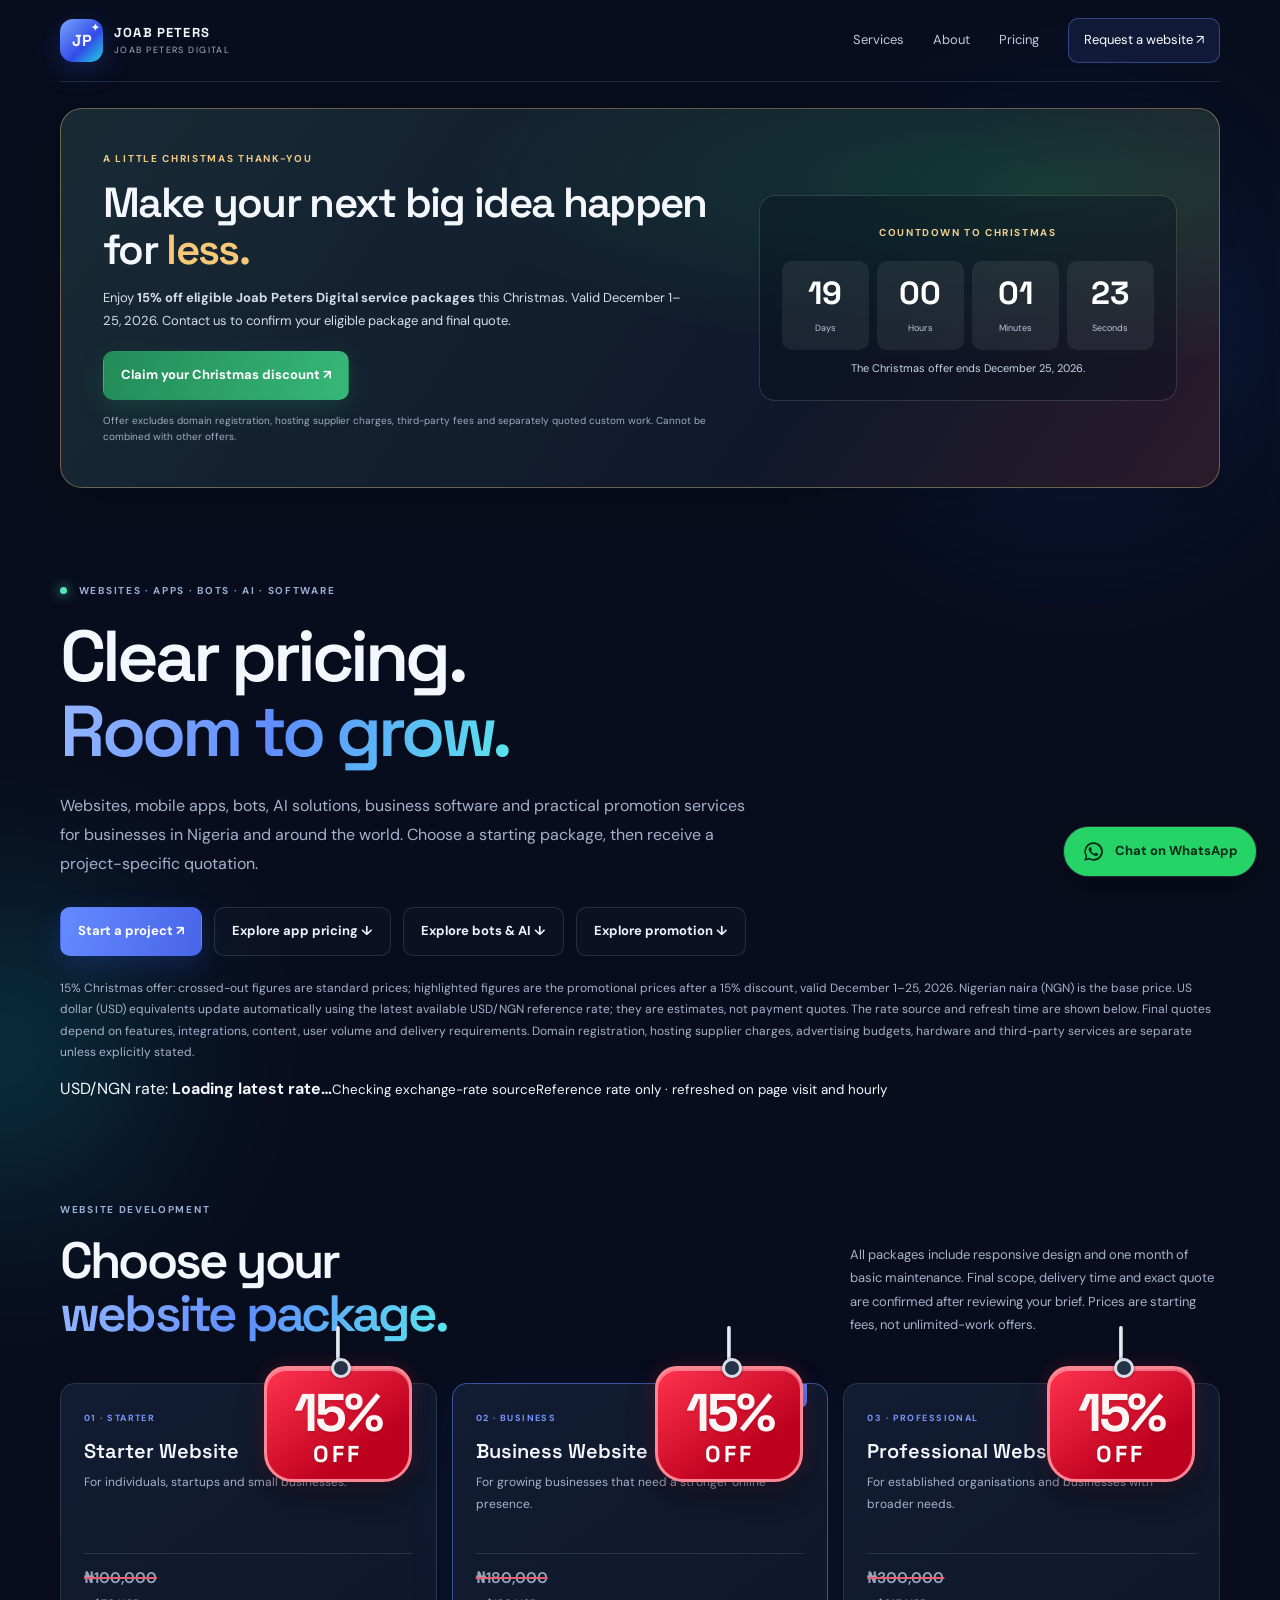
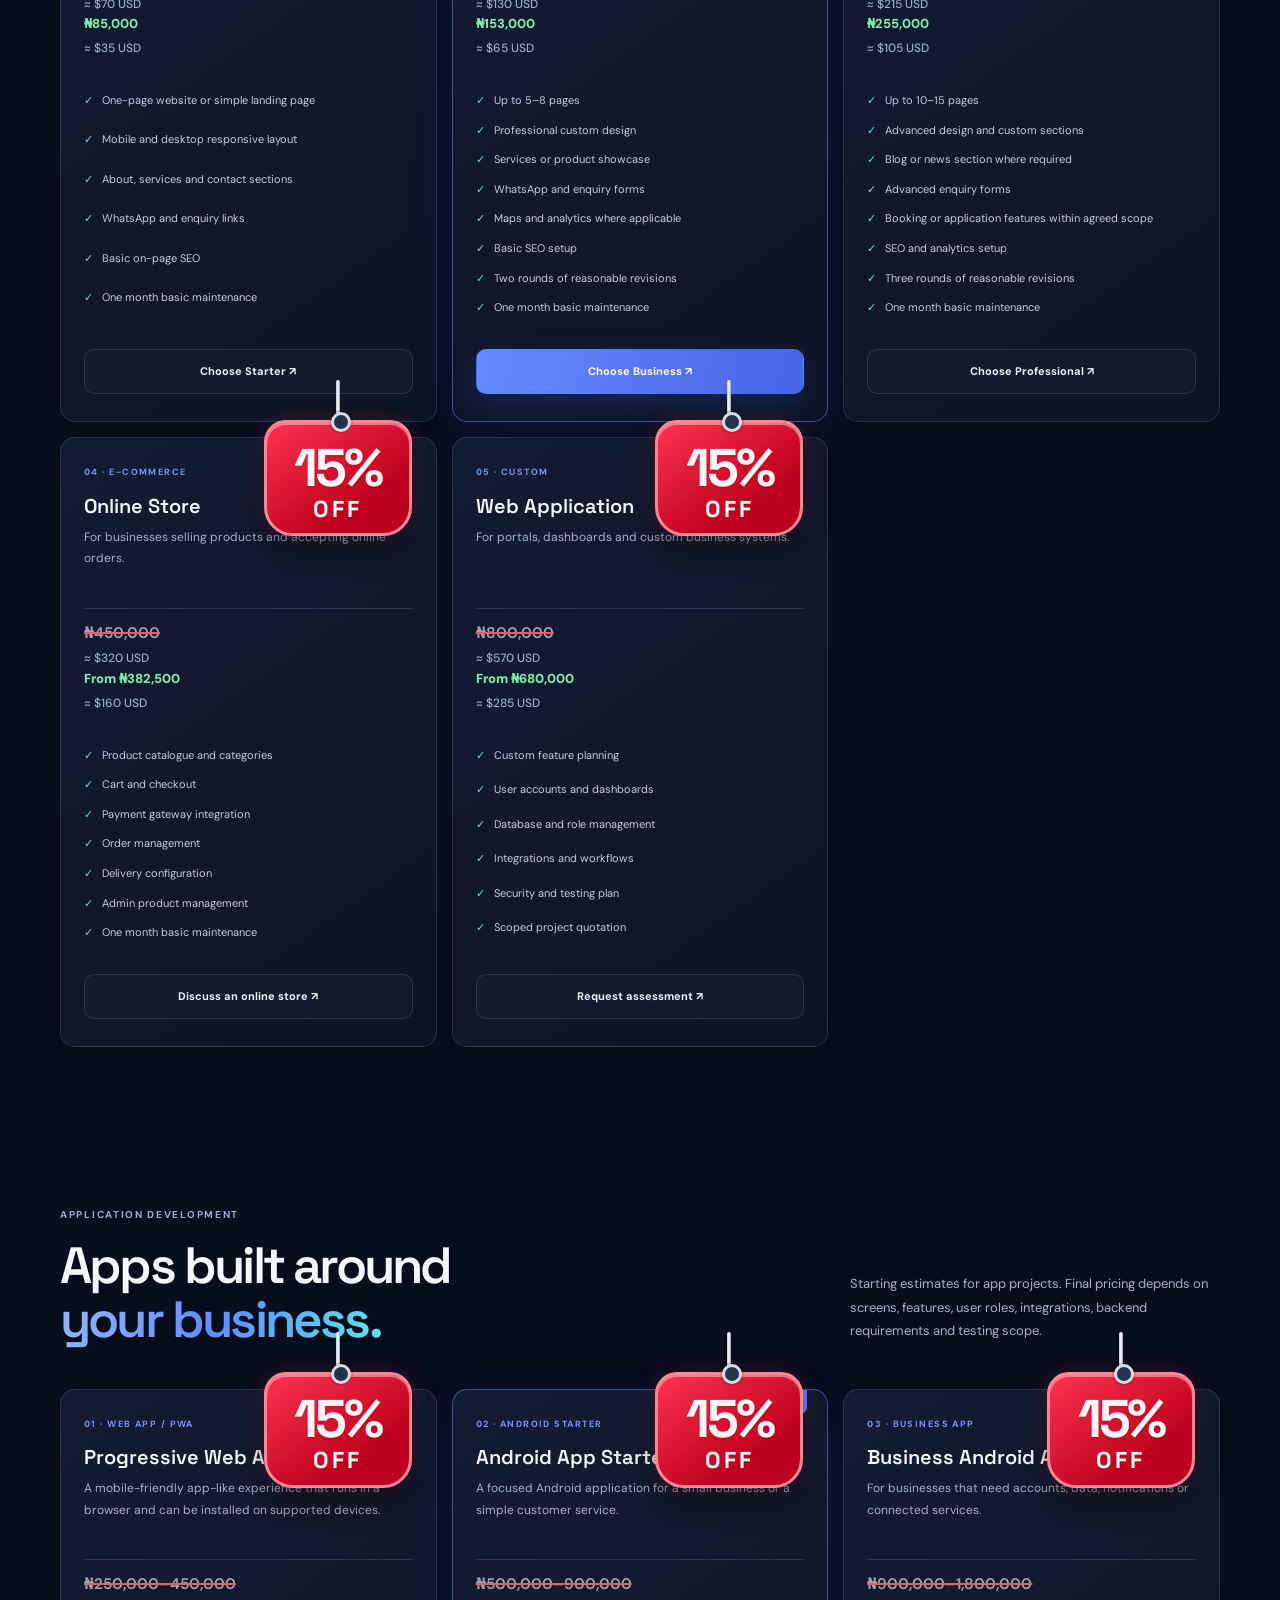
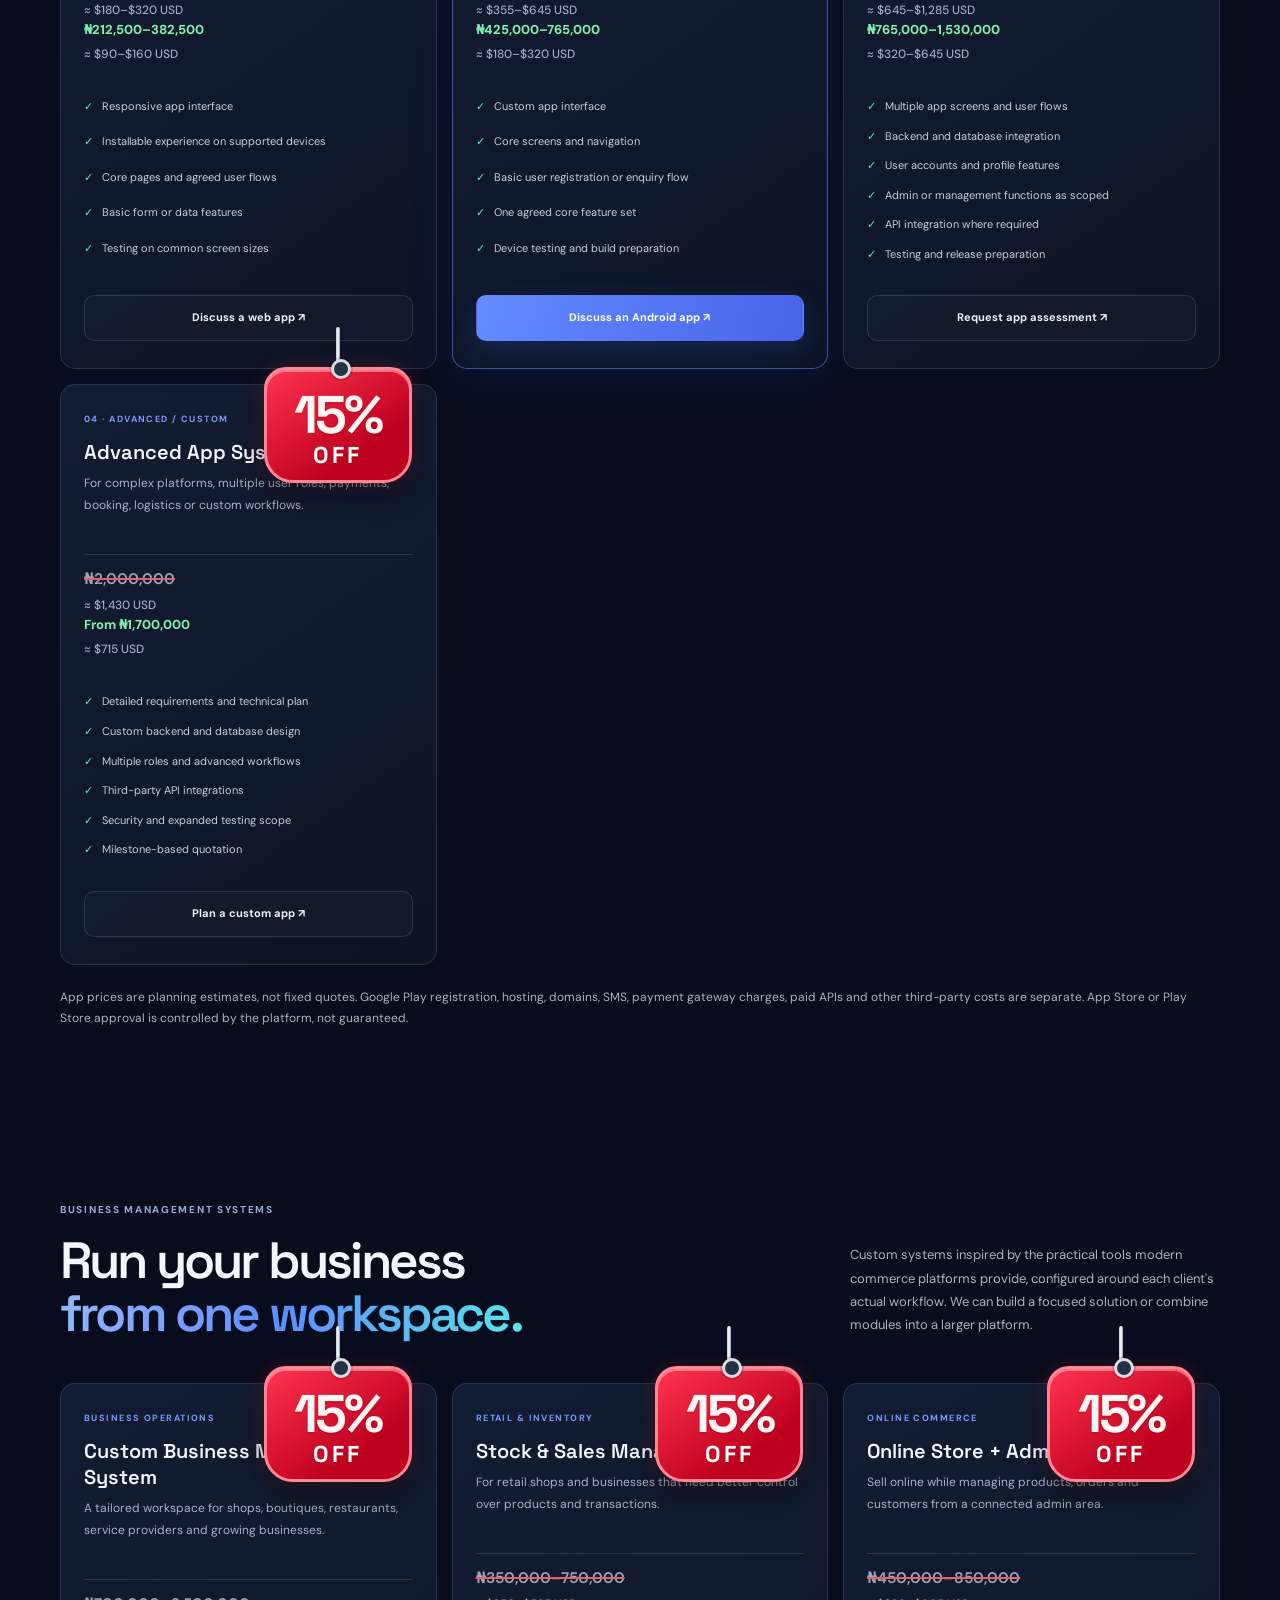
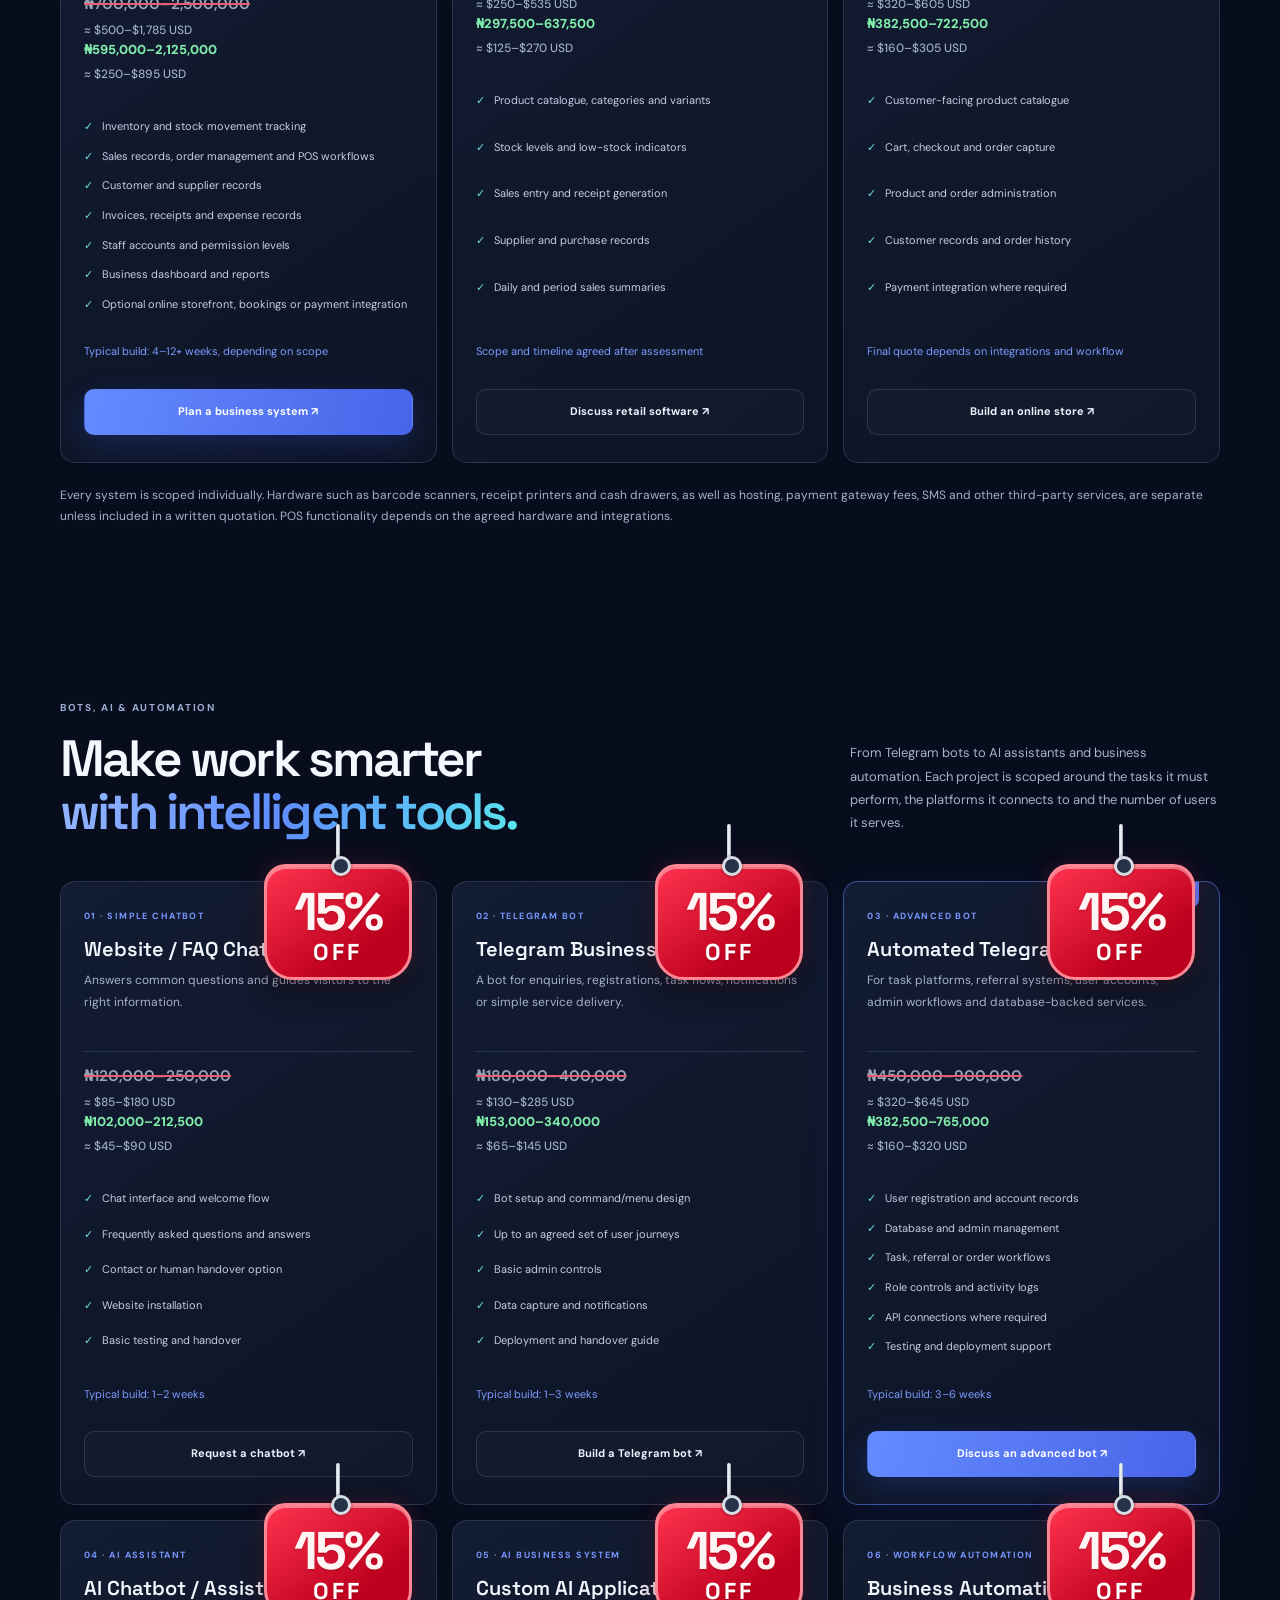
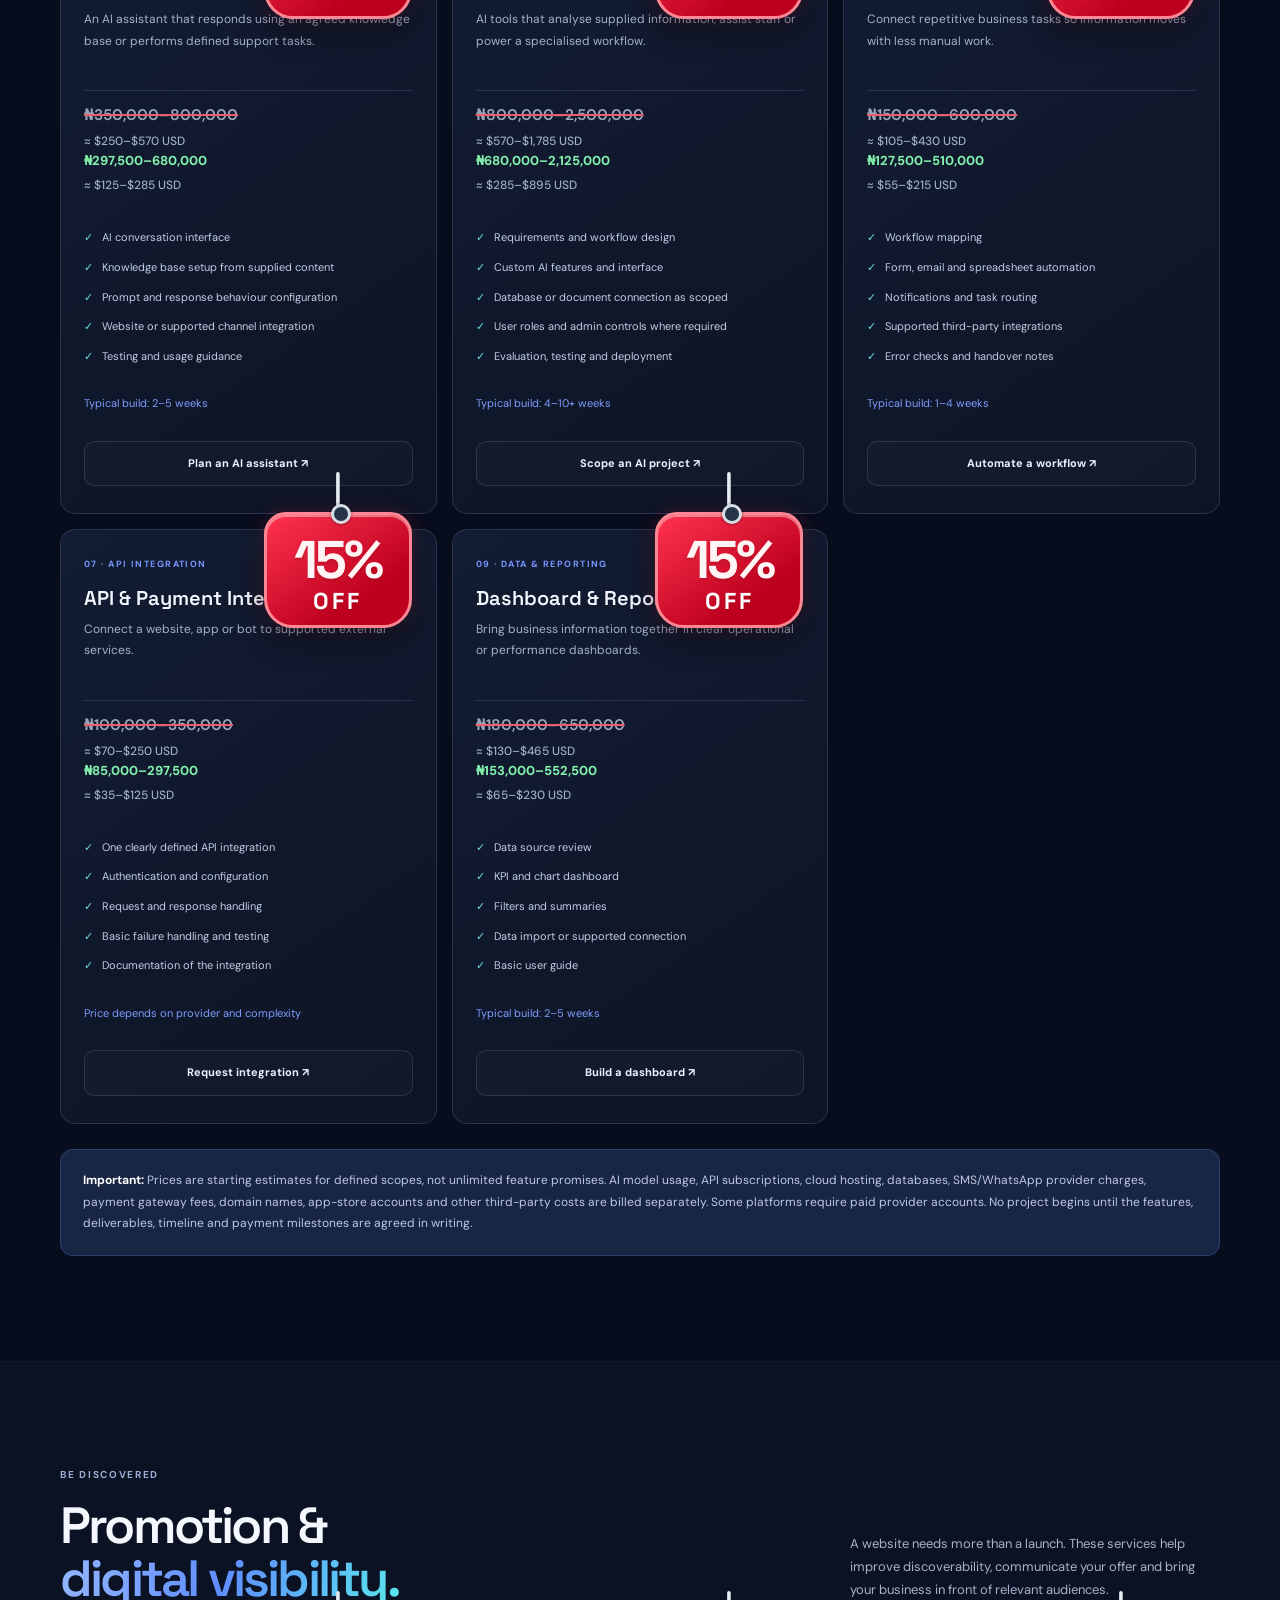
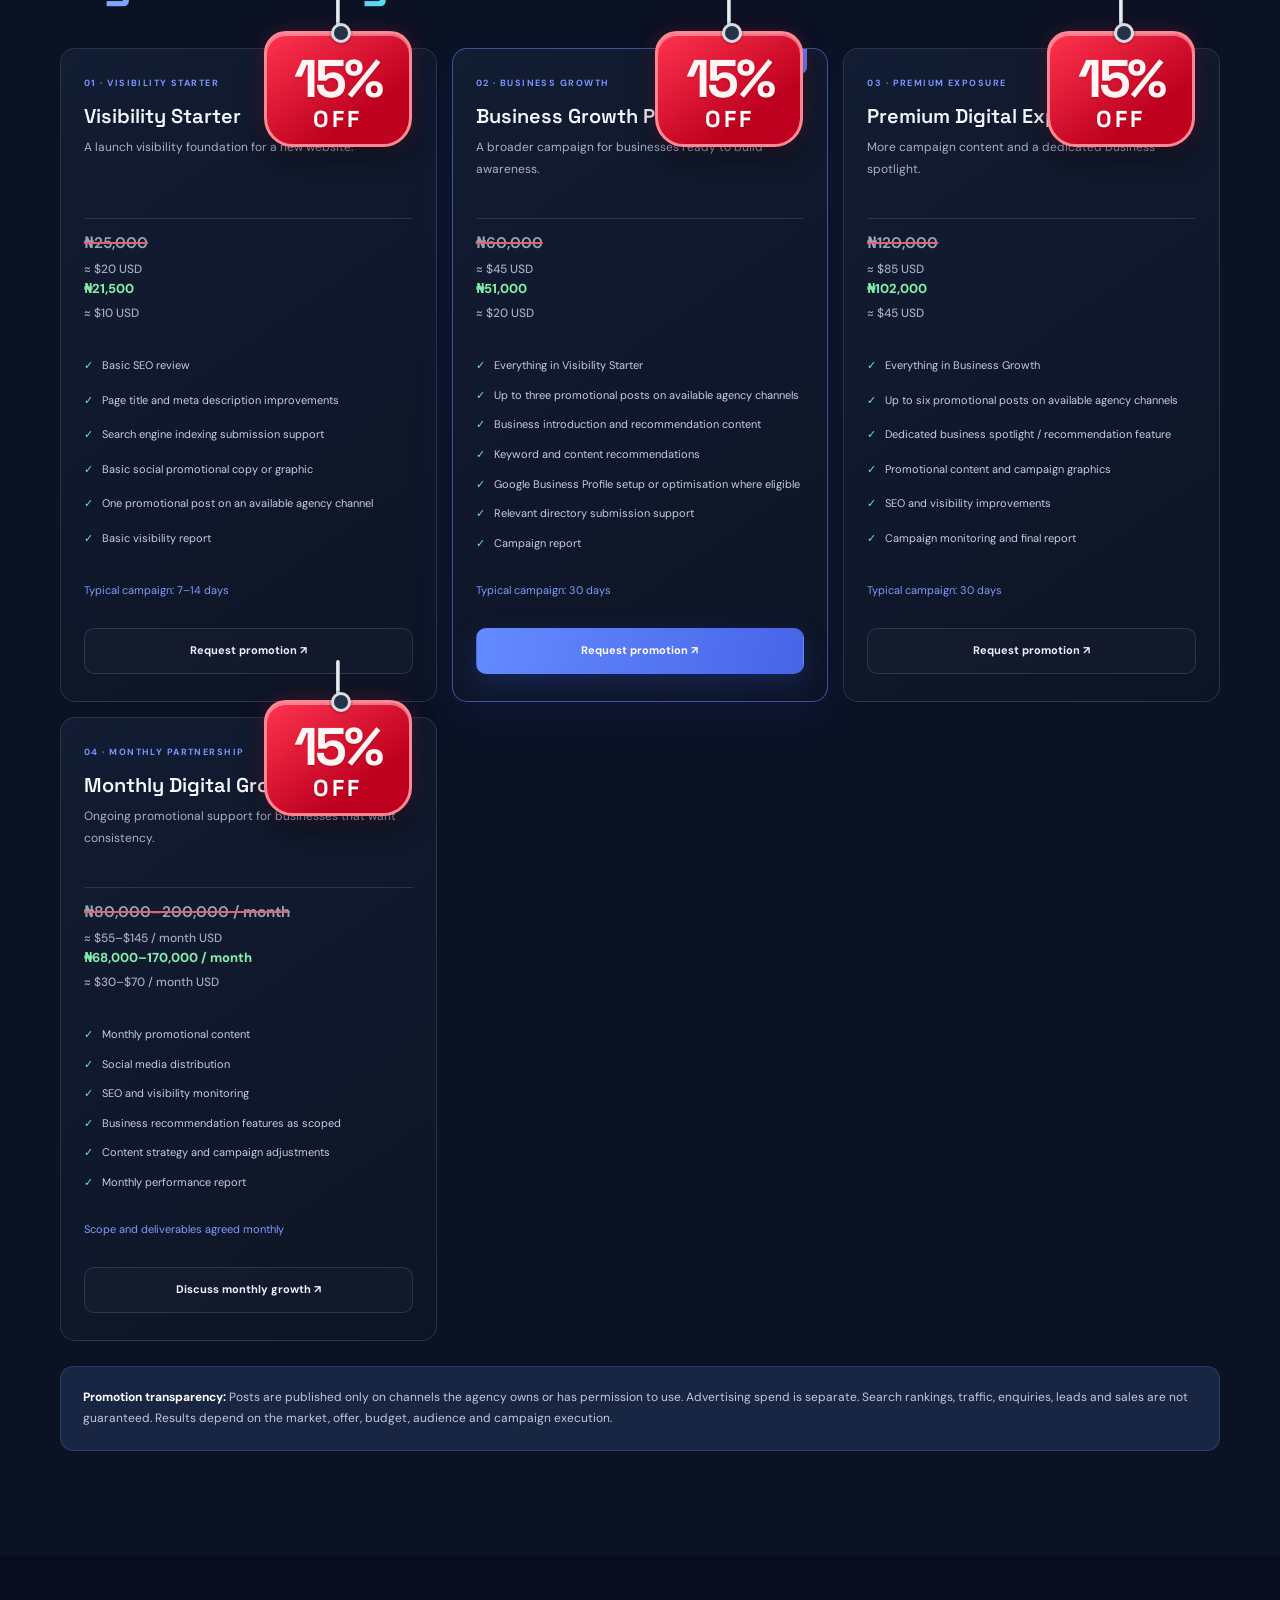
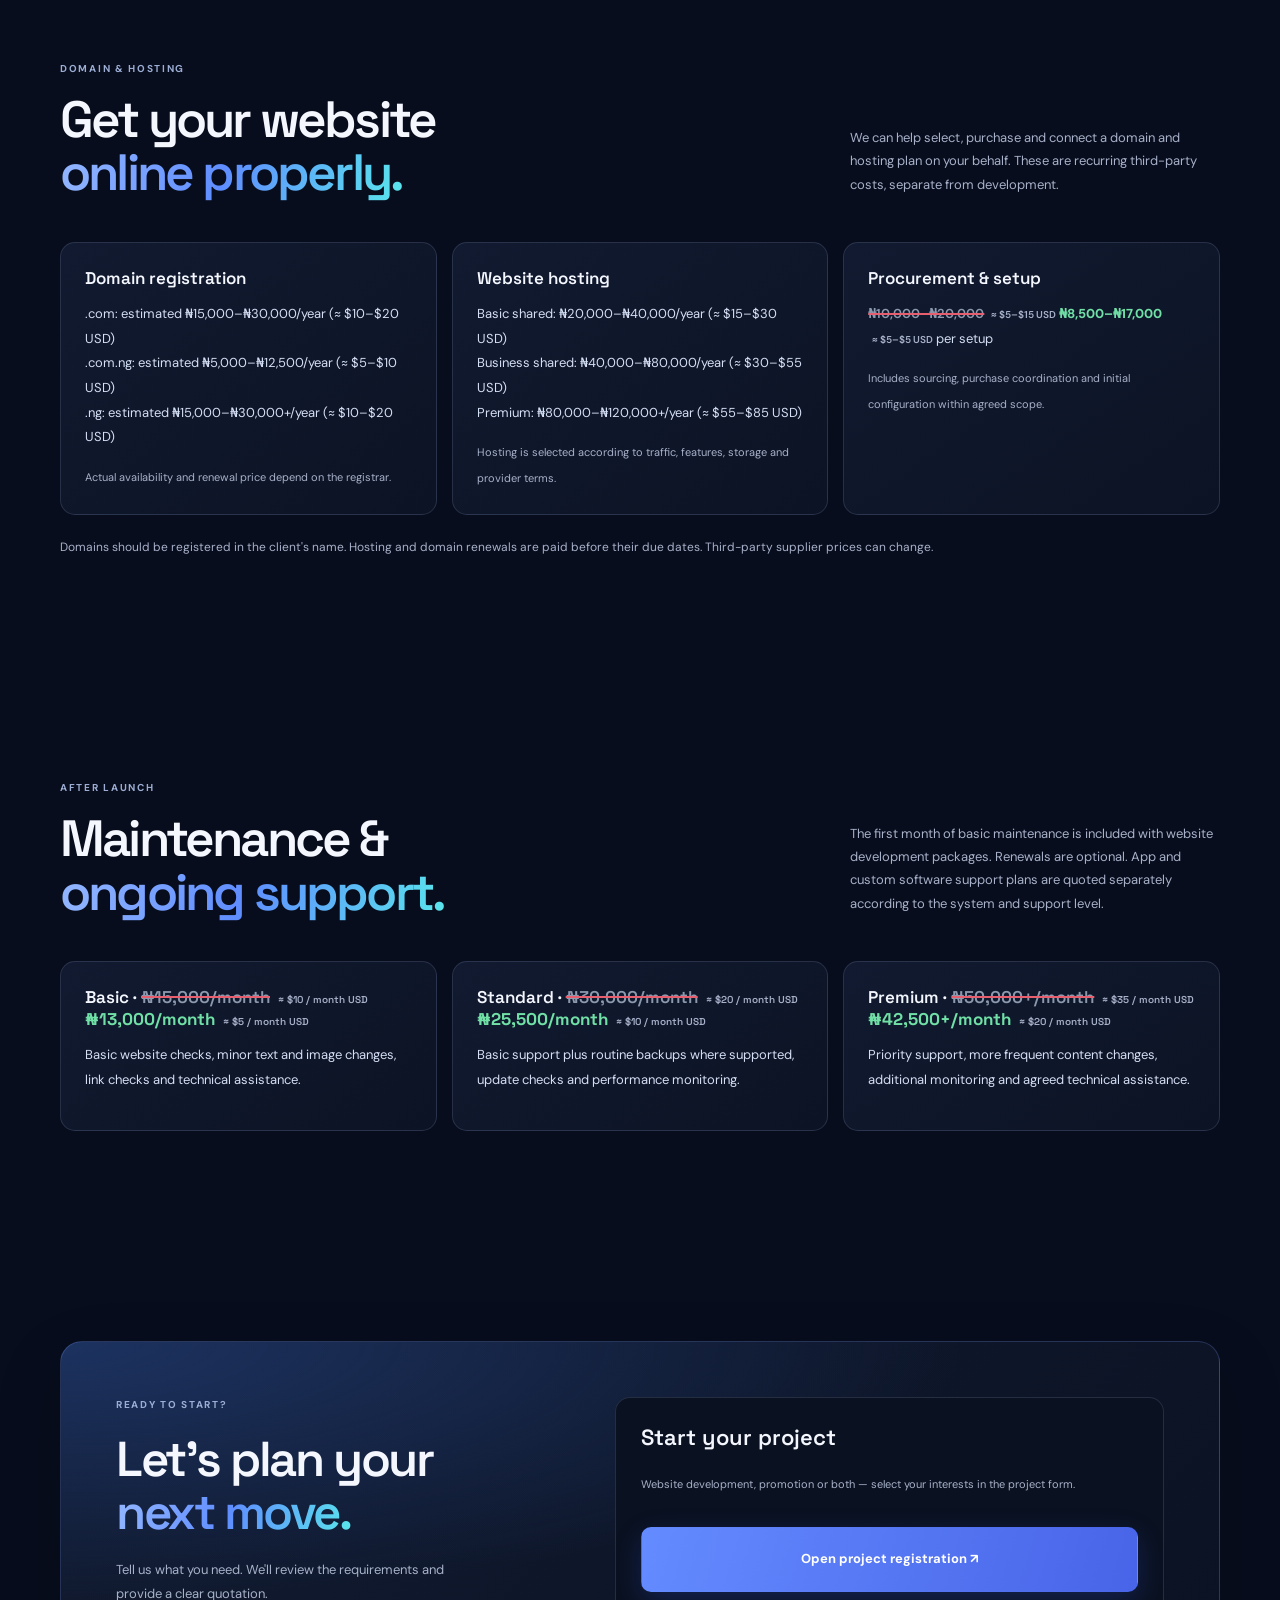
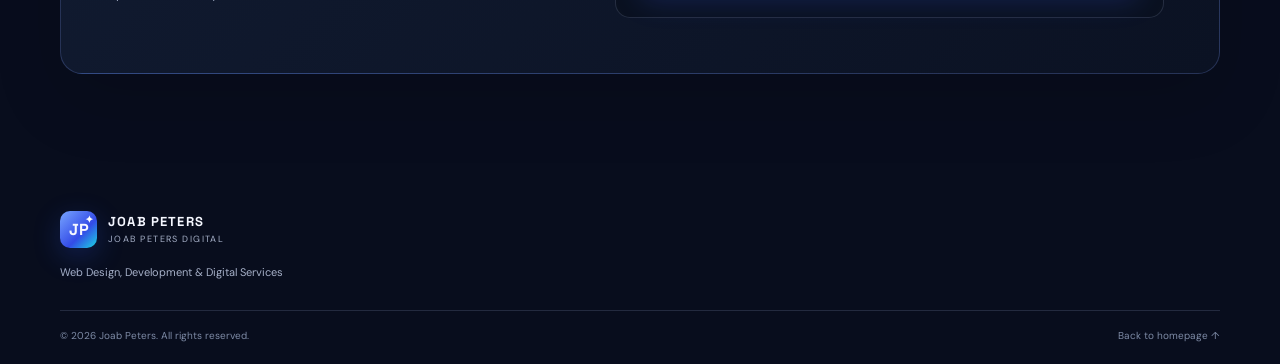
==== commit 862bc6cc: "Correct 15% promotion and add live USD/NGN pricing" ====
--- a/pricing.html
+++ b/pricing.html
@@ -1,37 +1,37 @@
 <!doctype html>
 <html lang="en"><head><meta charset="utf-8"><meta name="viewport" content="width=device-width, initial-scale=1"><meta name="description" content="Joab Peters Digital website, mobile app, chatbot, AI, automation, software, promotion and maintenance pricing."><meta name="theme-color" content="#080d1d"><title>Pricing & Digital Growth | Joab Peters Digital</title><link rel="icon" href="assets/favicon.svg" type="image/svg+xml"><link rel="stylesheet" href="styles.css"></head>
 <body><div class="ambient ambient-one"></div><div class="ambient ambient-two"></div><header class="site-header"><a class="brand" href="index.html"><span class="brand-mark">JP<span>✦</span></span><span class="brand-copy"><b>JOAB PETERS</b><small>JOAB PETERS DIGITAL</small></span></a><button class="menu-toggle" aria-label="Open navigation" aria-expanded="false">☰</button><nav class="nav"><a href="index.html#services">Services</a><a href="index.html#about">About</a><a href="pricing.html">Pricing</a><a class="nav-cta" href="request.html">Request a website ↗</a></nav></header>
-<main><section class="christmas-promo" id="christmas-promo" hidden aria-label="Christmas promotion"><div class="christmas-promo-inner"><div class="christmas-copy"><p class="eyebrow">A LITTLE CHRISTMAS THANK-YOU</p><h2>Make your next big idea happen for <span>less.</span></h2><p>Enjoy <strong>50% off all listed Joab Peters Digital service packages</strong> this Christmas. Valid December 1–25, 2026. Contact us to confirm your eligible package and final quote.</p><a class="button button-primary" href="request.html">Claim your Christmas discount ↗</a><small>Offer excludes domain registration, hosting supplier charges, third-party fees and separately quoted custom work. Cannot be combined with other offers.</small></div><div class="christmas-countdown" aria-live="polite"><span class="countdown-label">COUNTDOWN TO CHRISTMAS</span><div class="countdown-units"><div><b data-count-days>--</b><small>Days</small></div><div><b data-count-hours>--</b><small>Hours</small></div><div><b data-count-minutes>--</b><small>Minutes</small></div><div><b data-count-seconds>--</b><small>Seconds</small></div></div><p data-count-message>Our Christmas offer is here.</p></div></div></section><section class="pricing-hero section-wrap"><p class="eyebrow"><span class="status-dot"></span> WEBSITES · APPS · BOTS · AI · SOFTWARE</p><h1>Clear pricing.<br><span class="gradient-text">Room to grow.</span></h1><p class="hero-intro">Websites, mobile apps, bots, AI solutions, business software and practical promotion services for businesses in Nigeria and around the world. Choose a starting package, then receive a project-specific quotation.</p><div class="hero-actions"><a class="button button-primary" href="request.html">Start a project ↗</a><a class="button button-ghost" href="#apps">Explore app pricing ↓</a><a class="button button-ghost" href="#bots-ai">Explore bots & AI ↓</a><a class="button button-ghost" href="#promotion">Explore promotion ↓</a></div><p class="pricing-note">50% Christmas offer: crossed-out figures are standard prices; highlighted figures are the 50%-off promotional prices, valid December 1–25, 2026. Prices are shown in Nigerian naira (NGN) and approximate US dollars (USD). USD display uses a planning rate of $1 = ₦1,400, rounded for readability; it is not a live payment quote. International invoices are confirmed in the agreed currency at quotation time. Final quotes depend on features, integrations, content, user volume and delivery requirements. Domain, hosting, advertising budgets, hardware and third-party services are separate unless explicitly stated.</p></section>
+<main><section class="christmas-promo" id="christmas-promo" hidden aria-label="Christmas promotion"><div class="christmas-promo-inner"><div class="christmas-copy"><p class="eyebrow">A LITTLE CHRISTMAS THANK-YOU</p><h2>Make your next big idea happen for <span>less.</span></h2><p>Enjoy <strong>15% off eligible Joab Peters Digital service packages</strong> this Christmas. Valid December 1–25, 2026. Contact us to confirm your eligible package and final quote.</p><a class="button button-primary" href="request.html">Claim your Christmas discount ↗</a><small>Offer excludes domain registration, hosting supplier charges, third-party fees and separately quoted custom work. Cannot be combined with other offers.</small></div><div class="christmas-countdown" aria-live="polite"><span class="countdown-label">COUNTDOWN TO CHRISTMAS</span><div class="countdown-units"><div><b data-count-days>--</b><small>Days</small></div><div><b data-count-hours>--</b><small>Hours</small></div><div><b data-count-minutes>--</b><small>Minutes</small></div><div><b data-count-seconds>--</b><small>Seconds</small></div></div><p data-count-message>Our Christmas offer is here.</p></div></div></section><section class="pricing-hero section-wrap"><p class="eyebrow"><span class="status-dot"></span> WEBSITES · APPS · BOTS · AI · SOFTWARE</p><h1>Clear pricing.<br><span class="gradient-text">Room to grow.</span></h1><p class="hero-intro">Websites, mobile apps, bots, AI solutions, business software and practical promotion services for businesses in Nigeria and around the world. Choose a starting package, then receive a project-specific quotation.</p><div class="hero-actions"><a class="button button-primary" href="request.html">Start a project ↗</a><a class="button button-ghost" href="#apps">Explore app pricing ↓</a><a class="button button-ghost" href="#bots-ai">Explore bots & AI ↓</a><a class="button button-ghost" href="#promotion">Explore promotion ↓</a></div><p class="pricing-note">15% Christmas offer: crossed-out figures are standard prices; highlighted figures are the promotional prices after a 15% discount, valid December 1–25, 2026. Nigerian naira (NGN) is the base price. US dollar (USD) equivalents update automatically using the latest available USD/NGN reference rate; they are estimates, not payment quotes. The rate source and refresh time are shown below. Final quotes depend on features, integrations, content, user volume and delivery requirements. Domain registration, hosting supplier charges, advertising budgets, hardware and third-party services are separate unless explicitly stated.</p><div class="fx-rate-panel" id="fx-rate-panel" aria-live="polite"><span class="fx-live-dot"></span><span>USD/NGN rate: <strong id="fx-rate-value">Loading latest rate…</strong></span><small id="fx-rate-updated">Checking exchange-rate source</small><small>Reference rate only · refreshed on page visit and hourly</small></div></section>
 <section class="section-wrap section pricing-page-section"><div class="section-heading"><div><p class="eyebrow">WEBSITE DEVELOPMENT</p><h2>Choose your<br><span class="gradient-text">website package.</span></h2></div><p>All packages include responsive design and one month of basic maintenance. Final scope, delivery time and exact quote are confirmed after reviewing your brief. Prices are starting fees, not unlimited-work offers.</p></div><div class="pricing-grid pricing-page-grid">
-<article class="price-card"><span class="discount-hanger" aria-label="50 percent off">50%<small>OFF</small></span><span class="price-label">01 · STARTER</span><h3>Starter Website</h3><p class="price-desc">For individuals, startups and small businesses.</p><div class="price-value"><del class="original-price">₦100,000</del><small class="price-usd">≈ $70 USD</small><strong class="discounted-price">₦50,000</strong><small class="price-usd price-usd-sale">≈ $35 USD</small></div><ul><li>One-page website or simple landing page</li><li>Mobile and desktop responsive layout</li><li>About, services and contact sections</li><li>WhatsApp and enquiry links</li><li>Basic on-page SEO</li><li>One month basic maintenance</li></ul><a class="button button-outline" href="request.html">Choose Starter ↗</a></article>
-<article class="price-card price-featured"><span class="discount-hanger" aria-label="50 percent off">50%<small>OFF</small></span><span class="popular-tag">POPULAR OPTION</span><span class="price-label">02 · BUSINESS</span><h3>Business Website</h3><p class="price-desc">For growing businesses that need a stronger online presence.</p><div class="price-value"><del class="original-price">₦180,000</del><small class="price-usd">≈ $130 USD</small><strong class="discounted-price">₦90,000</strong><small class="price-usd price-usd-sale">≈ $65 USD</small></div><ul><li>Up to 5–8 pages</li><li>Professional custom design</li><li>Services or product showcase</li><li>WhatsApp and enquiry forms</li><li>Maps and analytics where applicable</li><li>Basic SEO setup</li><li>Two rounds of reasonable revisions</li><li>One month basic maintenance</li></ul><a class="button button-primary" href="request.html">Choose Business ↗</a></article>
-<article class="price-card"><span class="discount-hanger" aria-label="50 percent off">50%<small>OFF</small></span><span class="price-label">03 · PROFESSIONAL</span><h3>Professional Website</h3><p class="price-desc">For established organisations and businesses with broader needs.</p><div class="price-value"><del class="original-price">₦300,000</del><small class="price-usd">≈ $215 USD</small><strong class="discounted-price">₦150,000</strong><small class="price-usd price-usd-sale">≈ $105 USD</small></div><ul><li>Up to 10–15 pages</li><li>Advanced design and custom sections</li><li>Blog or news section where required</li><li>Advanced enquiry forms</li><li>Booking or application features within agreed scope</li><li>SEO and analytics setup</li><li>Three rounds of reasonable revisions</li><li>One month basic maintenance</li></ul><a class="button button-outline" href="request.html">Choose Professional ↗</a></article>
-<article class="price-card"><span class="discount-hanger" aria-label="50 percent off">50%<small>OFF</small></span><span class="price-label">04 · E-COMMERCE</span><h3>Online Store</h3><p class="price-desc">For businesses selling products and accepting online orders.</p><div class="price-value"><del class="original-price">₦450,000</del><small class="price-usd">≈ $320 USD</small><strong class="discounted-price">From ₦225,000</strong><small class="price-usd price-usd-sale">≈ $160 USD</small></div><ul><li>Product catalogue and categories</li><li>Cart and checkout</li><li>Payment gateway integration</li><li>Order management</li><li>Delivery configuration</li><li>Admin product management</li><li>One month basic maintenance</li></ul><a class="button button-outline" href="request.html">Discuss an online store ↗</a></article>
-<article class="price-card"><span class="discount-hanger" aria-label="50 percent off">50%<small>OFF</small></span><span class="price-label">05 · CUSTOM</span><h3>Web Application</h3><p class="price-desc">For portals, dashboards and custom business systems.</p><div class="price-value"><del class="original-price">₦800,000</del><small class="price-usd">≈ $570 USD</small><strong class="discounted-price">From ₦400,000</strong><small class="price-usd price-usd-sale">≈ $285 USD</small></div><ul><li>Custom feature planning</li><li>User accounts and dashboards</li><li>Database and role management</li><li>Integrations and workflows</li><li>Security and testing plan</li><li>Scoped project quotation</li></ul><a class="button button-outline" href="request.html">Request assessment ↗</a></article></div></section>
+<article class="price-card"><span class="discount-hanger" aria-label="15 percent off">15%<small>OFF</small></span><span class="price-label">01 · STARTER</span><h3>Starter Website</h3><p class="price-desc">For individuals, startups and small businesses.</p><div class="price-value"><del class="original-price">₦100,000</del><small class="price-usd">≈ $70 USD</small><strong class="discounted-price">₦85,000</strong><small class="price-usd price-usd-sale">≈ $35 USD</small></div><ul><li>One-page website or simple landing page</li><li>Mobile and desktop responsive layout</li><li>About, services and contact sections</li><li>WhatsApp and enquiry links</li><li>Basic on-page SEO</li><li>One month basic maintenance</li></ul><a class="button button-outline" href="request.html">Choose Starter ↗</a></article>
+<article class="price-card price-featured"><span class="discount-hanger" aria-label="15 percent off">15%<small>OFF</small></span><span class="popular-tag">POPULAR OPTION</span><span class="price-label">02 · BUSINESS</span><h3>Business Website</h3><p class="price-desc">For growing businesses that need a stronger online presence.</p><div class="price-value"><del class="original-price">₦180,000</del><small class="price-usd">≈ $130 USD</small><strong class="discounted-price">₦153,000</strong><small class="price-usd price-usd-sale">≈ $65 USD</small></div><ul><li>Up to 5–8 pages</li><li>Professional custom design</li><li>Services or product showcase</li><li>WhatsApp and enquiry forms</li><li>Maps and analytics where applicable</li><li>Basic SEO setup</li><li>Two rounds of reasonable revisions</li><li>One month basic maintenance</li></ul><a class="button button-primary" href="request.html">Choose Business ↗</a></article>
+<article class="price-card"><span class="discount-hanger" aria-label="15 percent off">15%<small>OFF</small></span><span class="price-label">03 · PROFESSIONAL</span><h3>Professional Website</h3><p class="price-desc">For established organisations and businesses with broader needs.</p><div class="price-value"><del class="original-price">₦300,000</del><small class="price-usd">≈ $215 USD</small><strong class="discounted-price">₦255,000</strong><small class="price-usd price-usd-sale">≈ $105 USD</small></div><ul><li>Up to 10–15 pages</li><li>Advanced design and custom sections</li><li>Blog or news section where required</li><li>Advanced enquiry forms</li><li>Booking or application features within agreed scope</li><li>SEO and analytics setup</li><li>Three rounds of reasonable revisions</li><li>One month basic maintenance</li></ul><a class="button button-outline" href="request.html">Choose Professional ↗</a></article>
+<article class="price-card"><span class="discount-hanger" aria-label="15 percent off">15%<small>OFF</small></span><span class="price-label">04 · E-COMMERCE</span><h3>Online Store</h3><p class="price-desc">For businesses selling products and accepting online orders.</p><div class="price-value"><del class="original-price">₦450,000</del><small class="price-usd">≈ $320 USD</small><strong class="discounted-price">From ₦382,500</strong><small class="price-usd price-usd-sale">≈ $160 USD</small></div><ul><li>Product catalogue and categories</li><li>Cart and checkout</li><li>Payment gateway integration</li><li>Order management</li><li>Delivery configuration</li><li>Admin product management</li><li>One month basic maintenance</li></ul><a class="button button-outline" href="request.html">Discuss an online store ↗</a></article>
+<article class="price-card"><span class="discount-hanger" aria-label="15 percent off">15%<small>OFF</small></span><span class="price-label">05 · CUSTOM</span><h3>Web Application</h3><p class="price-desc">For portals, dashboards and custom business systems.</p><div class="price-value"><del class="original-price">₦800,000</del><small class="price-usd">≈ $570 USD</small><strong class="discounted-price">From ₦680,000</strong><small class="price-usd price-usd-sale">≈ $285 USD</small></div><ul><li>Custom feature planning</li><li>User accounts and dashboards</li><li>Database and role management</li><li>Integrations and workflows</li><li>Security and testing plan</li><li>Scoped project quotation</li></ul><a class="button button-outline" href="request.html">Request assessment ↗</a></article></div></section>
 <section class="section-wrap section pricing-page-section" id="apps"><div class="section-heading"><div><p class="eyebrow">APPLICATION DEVELOPMENT</p><h2>Apps built around<br><span class="gradient-text">your business.</span></h2></div><p>Starting estimates for app projects. Final pricing depends on screens, features, user roles, integrations, backend requirements and testing scope.</p></div><div class="pricing-grid">
-<article class="price-card"><span class="discount-hanger" aria-label="50 percent off">50%<small>OFF</small></span><span class="price-label">01 · WEB APP / PWA</span><h3>Progressive Web App</h3><p class="price-desc">A mobile-friendly app-like experience that runs in a browser and can be installed on supported devices.</p><div class="price-value"><del class="original-price">₦250,000–450,000</del><small class="price-usd">≈ $180–$320 USD</small><strong class="discounted-price">₦125,000–225,000</strong><small class="price-usd price-usd-sale">≈ $90–$160 USD</small></div><ul><li>Responsive app interface</li><li>Installable experience on supported devices</li><li>Core pages and agreed user flows</li><li>Basic form or data features</li><li>Testing on common screen sizes</li></ul><a class="button button-outline" href="request.html">Discuss a web app ↗</a></article>
-<article class="price-card price-featured"><span class="discount-hanger" aria-label="50 percent off">50%<small>OFF</small></span><span class="popular-tag">POPULAR APP START</span><span class="price-label">02 · ANDROID STARTER</span><h3>Android App Starter</h3><p class="price-desc">A focused Android application for a small business or a simple customer service.</p><div class="price-value"><del class="original-price">₦500,000–900,000</del><small class="price-usd">≈ $355–$645 USD</small><strong class="discounted-price">₦250,000–450,000</strong><small class="price-usd price-usd-sale">≈ $180–$320 USD</small></div><ul><li>Custom app interface</li><li>Core screens and navigation</li><li>Basic user registration or enquiry flow</li><li>One agreed core feature set</li><li>Device testing and build preparation</li></ul><a class="button button-primary" href="request.html">Discuss an Android app ↗</a></article>
-<article class="price-card"><span class="discount-hanger" aria-label="50 percent off">50%<small>OFF</small></span><span class="price-label">03 · BUSINESS APP</span><h3>Business Android App</h3><p class="price-desc">For businesses that need accounts, data, notifications or connected services.</p><div class="price-value"><del class="original-price">₦900,000–1,800,000</del><small class="price-usd">≈ $645–$1,285 USD</small><strong class="discounted-price">₦450,000–900,000</strong><small class="price-usd price-usd-sale">≈ $320–$645 USD</small></div><ul><li>Multiple app screens and user flows</li><li>Backend and database integration</li><li>User accounts and profile features</li><li>Admin or management functions as scoped</li><li>API integration where required</li><li>Testing and release preparation</li></ul><a class="button button-outline" href="request.html">Request app assessment ↗</a></article>
-<article class="price-card"><span class="discount-hanger" aria-label="50 percent off">50%<small>OFF</small></span><span class="price-label">04 · ADVANCED / CUSTOM</span><h3>Advanced App System</h3><p class="price-desc">For complex platforms, multiple user roles, payments, booking, logistics or custom workflows.</p><div class="price-value"><del class="original-price">₦2,000,000</del><small class="price-usd">≈ $1,430 USD</small><strong class="discounted-price">From ₦1,000,000</strong><small class="price-usd price-usd-sale">≈ $715 USD</small></div><ul><li>Detailed requirements and technical plan</li><li>Custom backend and database design</li><li>Multiple roles and advanced workflows</li><li>Third-party API integrations</li><li>Security and expanded testing scope</li><li>Milestone-based quotation</li></ul><a class="button button-outline" href="request.html">Plan a custom app ↗</a></article></div><p class="pricing-footnote">App prices are planning estimates, not fixed quotes. Google Play registration, hosting, domains, SMS, payment gateway charges, paid APIs and other third-party costs are separate. App Store or Play Store approval is controlled by the platform, not guaranteed.</p></section>
-<section class="section-wrap section pricing-page-section" id="business-systems"><div class="section-heading"><div><p class="eyebrow">BUSINESS MANAGEMENT SYSTEMS</p><h2>Run your business<br><span class="gradient-text">from one workspace.</span></h2></div><p>Custom systems inspired by the practical tools modern commerce platforms provide, configured around each client's actual workflow. We can build a focused solution or combine modules into a larger platform.</p></div><div class="pricing-grid"><article class="price-card"><span class="discount-hanger" aria-label="50 percent off">50%<small>OFF</small></span><span class="price-label">BUSINESS OPERATIONS</span><h3>Custom Business Management System</h3><p class="price-desc">A tailored workspace for shops, boutiques, restaurants, service providers and growing businesses.</p><div class="price-value"><del class="original-price">₦700,000–2,500,000</del><small class="price-usd">≈ $500–$1,785 USD</small><strong class="discounted-price">₦350,000–1,250,000</strong><small class="price-usd price-usd-sale">≈ $250–$895 USD</small></div><ul><li>Inventory and stock movement tracking</li><li>Sales records, order management and POS workflows</li><li>Customer and supplier records</li><li>Invoices, receipts and expense records</li><li>Staff accounts and permission levels</li><li>Business dashboard and reports</li><li>Optional online storefront, bookings or payment integration</li></ul><p class="package-duration">Typical build: 4–12+ weeks, depending on scope</p><a class="button button-primary" href="request.html">Plan a business system ↗</a></article><article class="price-card"><span class="discount-hanger" aria-label="50 percent off">50%<small>OFF</small></span><span class="price-label">RETAIL & INVENTORY</span><h3>Stock & Sales Management</h3><p class="price-desc">For retail shops and businesses that need better control over products and transactions.</p><div class="price-value"><del class="original-price">₦350,000–750,000</del><small class="price-usd">≈ $250–$535 USD</small><strong class="discounted-price">₦175,000–375,000</strong><small class="price-usd price-usd-sale">≈ $125–$270 USD</small></div><ul><li>Product catalogue, categories and variants</li><li>Stock levels and low-stock indicators</li><li>Sales entry and receipt generation</li><li>Supplier and purchase records</li><li>Daily and period sales summaries</li></ul><p class="package-duration">Scope and timeline agreed after assessment</p><a class="button button-outline" href="request.html">Discuss retail software ↗</a></article><article class="price-card"><span class="discount-hanger" aria-label="50 percent off">50%<small>OFF</small></span><span class="price-label">ONLINE COMMERCE</span><h3>Online Store + Admin System</h3><p class="price-desc">Sell online while managing products, orders and customers from a connected admin area.</p><div class="price-value"><del class="original-price">₦450,000–850,000</del><small class="price-usd">≈ $320–$605 USD</small><strong class="discounted-price">₦225,000–425,000</strong><small class="price-usd price-usd-sale">≈ $160–$305 USD</small></div><ul><li>Customer-facing product catalogue</li><li>Cart, checkout and order capture</li><li>Product and order administration</li><li>Customer records and order history</li><li>Payment integration where required</li></ul><p class="package-duration">Final quote depends on integrations and workflow</p><a class="button button-outline" href="request.html">Build an online store ↗</a></article></div><p class="pricing-footnote">Every system is scoped individually. Hardware such as barcode scanners, receipt printers and cash drawers, as well as hosting, payment gateway fees, SMS and other third-party services, are separate unless included in a written quotation. POS functionality depends on the agreed hardware and integrations.</p></section>
+<article class="price-card"><span class="discount-hanger" aria-label="15 percent off">15%<small>OFF</small></span><span class="price-label">01 · WEB APP / PWA</span><h3>Progressive Web App</h3><p class="price-desc">A mobile-friendly app-like experience that runs in a browser and can be installed on supported devices.</p><div class="price-value"><del class="original-price">₦250,000–450,000</del><small class="price-usd">≈ $180–$320 USD</small><strong class="discounted-price">₦212,500–382,500</strong><small class="price-usd price-usd-sale">≈ $90–$160 USD</small></div><ul><li>Responsive app interface</li><li>Installable experience on supported devices</li><li>Core pages and agreed user flows</li><li>Basic form or data features</li><li>Testing on common screen sizes</li></ul><a class="button button-outline" href="request.html">Discuss a web app ↗</a></article>
+<article class="price-card price-featured"><span class="discount-hanger" aria-label="15 percent off">15%<small>OFF</small></span><span class="popular-tag">POPULAR APP START</span><span class="price-label">02 · ANDROID STARTER</span><h3>Android App Starter</h3><p class="price-desc">A focused Android application for a small business or a simple customer service.</p><div class="price-value"><del class="original-price">₦500,000–900,000</del><small class="price-usd">≈ $355–$645 USD</small><strong class="discounted-price">₦425,000–765,000</strong><small class="price-usd price-usd-sale">≈ $180–$320 USD</small></div><ul><li>Custom app interface</li><li>Core screens and navigation</li><li>Basic user registration or enquiry flow</li><li>One agreed core feature set</li><li>Device testing and build preparation</li></ul><a class="button button-primary" href="request.html">Discuss an Android app ↗</a></article>
+<article class="price-card"><span class="discount-hanger" aria-label="15 percent off">15%<small>OFF</small></span><span class="price-label">03 · BUSINESS APP</span><h3>Business Android App</h3><p class="price-desc">For businesses that need accounts, data, notifications or connected services.</p><div class="price-value"><del class="original-price">₦900,000–1,800,000</del><small class="price-usd">≈ $645–$1,285 USD</small><strong class="discounted-price">₦765,000–1,530,000</strong><small class="price-usd price-usd-sale">≈ $320–$645 USD</small></div><ul><li>Multiple app screens and user flows</li><li>Backend and database integration</li><li>User accounts and profile features</li><li>Admin or management functions as scoped</li><li>API integration where required</li><li>Testing and release preparation</li></ul><a class="button button-outline" href="request.html">Request app assessment ↗</a></article>
+<article class="price-card"><span class="discount-hanger" aria-label="15 percent off">15%<small>OFF</small></span><span class="price-label">04 · ADVANCED / CUSTOM</span><h3>Advanced App System</h3><p class="price-desc">For complex platforms, multiple user roles, payments, booking, logistics or custom workflows.</p><div class="price-value"><del class="original-price">₦2,000,000</del><small class="price-usd">≈ $1,430 USD</small><strong class="discounted-price">From ₦1,700,000</strong><small class="price-usd price-usd-sale">≈ $715 USD</small></div><ul><li>Detailed requirements and technical plan</li><li>Custom backend and database design</li><li>Multiple roles and advanced workflows</li><li>Third-party API integrations</li><li>Security and expanded testing scope</li><li>Milestone-based quotation</li></ul><a class="button button-outline" href="request.html">Plan a custom app ↗</a></article></div><p class="pricing-footnote">App prices are planning estimates, not fixed quotes. Google Play registration, hosting, domains, SMS, payment gateway charges, paid APIs and other third-party costs are separate. App Store or Play Store approval is controlled by the platform, not guaranteed.</p></section>
+<section class="section-wrap section pricing-page-section" id="business-systems"><div class="section-heading"><div><p class="eyebrow">BUSINESS MANAGEMENT SYSTEMS</p><h2>Run your business<br><span class="gradient-text">from one workspace.</span></h2></div><p>Custom systems inspired by the practical tools modern commerce platforms provide, configured around each client's actual workflow. We can build a focused solution or combine modules into a larger platform.</p></div><div class="pricing-grid"><article class="price-card"><span class="discount-hanger" aria-label="15 percent off">15%<small>OFF</small></span><span class="price-label">BUSINESS OPERATIONS</span><h3>Custom Business Management System</h3><p class="price-desc">A tailored workspace for shops, boutiques, restaurants, service providers and growing businesses.</p><div class="price-value"><del class="original-price">₦700,000–2,500,000</del><small class="price-usd">≈ $500–$1,785 USD</small><strong class="discounted-price">₦595,000–2,125,000</strong><small class="price-usd price-usd-sale">≈ $250–$895 USD</small></div><ul><li>Inventory and stock movement tracking</li><li>Sales records, order management and POS workflows</li><li>Customer and supplier records</li><li>Invoices, receipts and expense records</li><li>Staff accounts and permission levels</li><li>Business dashboard and reports</li><li>Optional online storefront, bookings or payment integration</li></ul><p class="package-duration">Typical build: 4–12+ weeks, depending on scope</p><a class="button button-primary" href="request.html">Plan a business system ↗</a></article><article class="price-card"><span class="discount-hanger" aria-label="15 percent off">15%<small>OFF</small></span><span class="price-label">RETAIL & INVENTORY</span><h3>Stock & Sales Management</h3><p class="price-desc">For retail shops and businesses that need better control over products and transactions.</p><div class="price-value"><del class="original-price">₦350,000–750,000</del><small class="price-usd">≈ $250–$535 USD</small><strong class="discounted-price">₦297,500–637,500</strong><small class="price-usd price-usd-sale">≈ $125–$270 USD</small></div><ul><li>Product catalogue, categories and variants</li><li>Stock levels and low-stock indicators</li><li>Sales entry and receipt generation</li><li>Supplier and purchase records</li><li>Daily and period sales summaries</li></ul><p class="package-duration">Scope and timeline agreed after assessment</p><a class="button button-outline" href="request.html">Discuss retail software ↗</a></article><article class="price-card"><span class="discount-hanger" aria-label="15 percent off">15%<small>OFF</small></span><span class="price-label">ONLINE COMMERCE</span><h3>Online Store + Admin System</h3><p class="price-desc">Sell online while managing products, orders and customers from a connected admin area.</p><div class="price-value"><del class="original-price">₦450,000–850,000</del><small class="price-usd">≈ $320–$605 USD</small><strong class="discounted-price">₦382,500–722,500</strong><small class="price-usd price-usd-sale">≈ $160–$305 USD</small></div><ul><li>Customer-facing product catalogue</li><li>Cart, checkout and order capture</li><li>Product and order administration</li><li>Customer records and order history</li><li>Payment integration where required</li></ul><p class="package-duration">Final quote depends on integrations and workflow</p><a class="button button-outline" href="request.html">Build an online store ↗</a></article></div><p class="pricing-footnote">Every system is scoped individually. Hardware such as barcode scanners, receipt printers and cash drawers, as well as hosting, payment gateway fees, SMS and other third-party services, are separate unless included in a written quotation. POS functionality depends on the agreed hardware and integrations.</p></section>
 <section class="section-wrap section pricing-page-section" id="bots-ai"><div class="section-heading"><div><p class="eyebrow">BOTS, AI & AUTOMATION</p><h2>Make work smarter<br><span class="gradient-text">with intelligent tools.</span></h2></div><p>From Telegram bots to AI assistants and business automation. Each project is scoped around the tasks it must perform, the platforms it connects to and the number of users it serves.</p></div><div class="pricing-grid">
-<article class="price-card"><span class="discount-hanger" aria-label="50 percent off">50%<small>OFF</small></span><span class="price-label">01 · SIMPLE CHATBOT</span><h3>Website / FAQ Chatbot</h3><p class="price-desc">Answers common questions and guides visitors to the right information.</p><div class="price-value"><del class="original-price">₦120,000–250,000</del><small class="price-usd">≈ $85–$180 USD</small><strong class="discounted-price">₦60,000–125,000</strong><small class="price-usd price-usd-sale">≈ $45–$90 USD</small></div><ul><li>Chat interface and welcome flow</li><li>Frequently asked questions and answers</li><li>Contact or human handover option</li><li>Website installation</li><li>Basic testing and handover</li></ul><p class="package-duration">Typical build: 1–2 weeks</p><a class="button button-outline" href="request.html">Request a chatbot ↗</a></article>
-<article class="price-card"><span class="discount-hanger" aria-label="50 percent off">50%<small>OFF</small></span><span class="price-label">02 · TELEGRAM BOT</span><h3>Telegram Business Bot</h3><p class="price-desc">A bot for enquiries, registrations, task flows, notifications or simple service delivery.</p><div class="price-value"><del class="original-price">₦180,000–400,000</del><small class="price-usd">≈ $130–$285 USD</small><strong class="discounted-price">₦90,000–200,000</strong><small class="price-usd price-usd-sale">≈ $65–$145 USD</small></div><ul><li>Bot setup and command/menu design</li><li>Up to an agreed set of user journeys</li><li>Basic admin controls</li><li>Data capture and notifications</li><li>Deployment and handover guide</li></ul><p class="package-duration">Typical build: 1–3 weeks</p><a class="button button-outline" href="request.html">Build a Telegram bot ↗</a></article>
-<article class="price-card price-featured"><span class="discount-hanger" aria-label="50 percent off">50%<small>OFF</small></span><span class="popular-tag">POPULAR</span><span class="price-label">03 · ADVANCED BOT</span><h3>Automated Telegram Bot</h3><p class="price-desc">For task platforms, referral systems, user accounts, admin workflows and database-backed services.</p><div class="price-value"><del class="original-price">₦450,000–900,000</del><small class="price-usd">≈ $320–$645 USD</small><strong class="discounted-price">₦225,000–450,000</strong><small class="price-usd price-usd-sale">≈ $160–$320 USD</small></div><ul><li>User registration and account records</li><li>Database and admin management</li><li>Task, referral or order workflows</li><li>Role controls and activity logs</li><li>API connections where required</li><li>Testing and deployment support</li></ul><p class="package-duration">Typical build: 3–6 weeks</p><a class="button button-primary" href="request.html">Discuss an advanced bot ↗</a></article>
-<article class="price-card"><span class="discount-hanger" aria-label="50 percent off">50%<small>OFF</small></span><span class="price-label">04 · AI ASSISTANT</span><h3>AI Chatbot / Assistant</h3><p class="price-desc">An AI assistant that responds using an agreed knowledge base or performs defined support tasks.</p><div class="price-value"><del class="original-price">₦350,000–800,000</del><small class="price-usd">≈ $250–$570 USD</small><strong class="discounted-price">₦175,000–400,000</strong><small class="price-usd price-usd-sale">≈ $125–$285 USD</small></div><ul><li>AI conversation interface</li><li>Knowledge base setup from supplied content</li><li>Prompt and response behaviour configuration</li><li>Website or supported channel integration</li><li>Testing and usage guidance</li></ul><p class="package-duration">Typical build: 2–5 weeks</p><a class="button button-outline" href="request.html">Plan an AI assistant ↗</a></article>
-<article class="price-card"><span class="discount-hanger" aria-label="50 percent off">50%<small>OFF</small></span><span class="price-label">05 · AI BUSINESS SYSTEM</span><h3>Custom AI Application</h3><p class="price-desc">AI tools that analyse supplied information, assist staff or power a specialised workflow.</p><div class="price-value"><del class="original-price">₦800,000–2,500,000</del><small class="price-usd">≈ $570–$1,785 USD</small><strong class="discounted-price">₦400,000–1,250,000</strong><small class="price-usd price-usd-sale">≈ $285–$895 USD</small></div><ul><li>Requirements and workflow design</li><li>Custom AI features and interface</li><li>Database or document connection as scoped</li><li>User roles and admin controls where required</li><li>Evaluation, testing and deployment</li></ul><p class="package-duration">Typical build: 4–10+ weeks</p><a class="button button-outline" href="request.html">Scope an AI project ↗</a></article>
-<article class="price-card"><span class="discount-hanger" aria-label="50 percent off">50%<small>OFF</small></span><span class="price-label">06 · WORKFLOW AUTOMATION</span><h3>Business Automation</h3><p class="price-desc">Connect repetitive business tasks so information moves with less manual work.</p><div class="price-value"><del class="original-price">₦150,000–600,000</del><small class="price-usd">≈ $105–$430 USD</small><strong class="discounted-price">₦75,000–300,000</strong><small class="price-usd price-usd-sale">≈ $55–$215 USD</small></div><ul><li>Workflow mapping</li><li>Form, email and spreadsheet automation</li><li>Notifications and task routing</li><li>Supported third-party integrations</li><li>Error checks and handover notes</li></ul><p class="package-duration">Typical build: 1–4 weeks</p><a class="button button-outline" href="request.html">Automate a workflow ↗</a></article>
-<article class="price-card"><span class="discount-hanger" aria-label="50 percent off">50%<small>OFF</small></span><span class="price-label">07 · API INTEGRATION</span><h3>API & Payment Integration</h3><p class="price-desc">Connect a website, app or bot to supported external services.</p><div class="price-value"><del class="original-price">₦100,000–350,000</del><small class="price-usd">≈ $70–$250 USD</small><strong class="discounted-price">₦50,000–175,000</strong><small class="price-usd price-usd-sale">≈ $35–$125 USD</small></div><ul><li>One clearly defined API integration</li><li>Authentication and configuration</li><li>Request and response handling</li><li>Basic failure handling and testing</li><li>Documentation of the integration</li></ul><p class="package-duration">Price depends on provider and complexity</p><a class="button button-outline" href="request.html">Request integration ↗</a></article>
+<article class="price-card"><span class="discount-hanger" aria-label="15 percent off">15%<small>OFF</small></span><span class="price-label">01 · SIMPLE CHATBOT</span><h3>Website / FAQ Chatbot</h3><p class="price-desc">Answers common questions and guides visitors to the right information.</p><div class="price-value"><del class="original-price">₦120,000–250,000</del><small class="price-usd">≈ $85–$180 USD</small><strong class="discounted-price">₦102,000–212,500</strong><small class="price-usd price-usd-sale">≈ $45–$90 USD</small></div><ul><li>Chat interface and welcome flow</li><li>Frequently asked questions and answers</li><li>Contact or human handover option</li><li>Website installation</li><li>Basic testing and handover</li></ul><p class="package-duration">Typical build: 1–2 weeks</p><a class="button button-outline" href="request.html">Request a chatbot ↗</a></article>
+<article class="price-card"><span class="discount-hanger" aria-label="15 percent off">15%<small>OFF</small></span><span class="price-label">02 · TELEGRAM BOT</span><h3>Telegram Business Bot</h3><p class="price-desc">A bot for enquiries, registrations, task flows, notifications or simple service delivery.</p><div class="price-value"><del class="original-price">₦180,000–400,000</del><small class="price-usd">≈ $130–$285 USD</small><strong class="discounted-price">₦153,000–340,000</strong><small class="price-usd price-usd-sale">≈ $65–$145 USD</small></div><ul><li>Bot setup and command/menu design</li><li>Up to an agreed set of user journeys</li><li>Basic admin controls</li><li>Data capture and notifications</li><li>Deployment and handover guide</li></ul><p class="package-duration">Typical build: 1–3 weeks</p><a class="button button-outline" href="request.html">Build a Telegram bot ↗</a></article>
+<article class="price-card price-featured"><span class="discount-hanger" aria-label="15 percent off">15%<small>OFF</small></span><span class="popular-tag">POPULAR</span><span class="price-label">03 · ADVANCED BOT</span><h3>Automated Telegram Bot</h3><p class="price-desc">For task platforms, referral systems, user accounts, admin workflows and database-backed services.</p><div class="price-value"><del class="original-price">₦450,000–900,000</del><small class="price-usd">≈ $320–$645 USD</small><strong class="discounted-price">₦382,500–765,000</strong><small class="price-usd price-usd-sale">≈ $160–$320 USD</small></div><ul><li>User registration and account records</li><li>Database and admin management</li><li>Task, referral or order workflows</li><li>Role controls and activity logs</li><li>API connections where required</li><li>Testing and deployment support</li></ul><p class="package-duration">Typical build: 3–6 weeks</p><a class="button button-primary" href="request.html">Discuss an advanced bot ↗</a></article>
+<article class="price-card"><span class="discount-hanger" aria-label="15 percent off">15%<small>OFF</small></span><span class="price-label">04 · AI ASSISTANT</span><h3>AI Chatbot / Assistant</h3><p class="price-desc">An AI assistant that responds using an agreed knowledge base or performs defined support tasks.</p><div class="price-value"><del class="original-price">₦350,000–800,000</del><small class="price-usd">≈ $250–$570 USD</small><strong class="discounted-price">₦297,500–680,000</strong><small class="price-usd price-usd-sale">≈ $125–$285 USD</small></div><ul><li>AI conversation interface</li><li>Knowledge base setup from supplied content</li><li>Prompt and response behaviour configuration</li><li>Website or supported channel integration</li><li>Testing and usage guidance</li></ul><p class="package-duration">Typical build: 2–5 weeks</p><a class="button button-outline" href="request.html">Plan an AI assistant ↗</a></article>
+<article class="price-card"><span class="discount-hanger" aria-label="15 percent off">15%<small>OFF</small></span><span class="price-label">05 · AI BUSINESS SYSTEM</span><h3>Custom AI Application</h3><p class="price-desc">AI tools that analyse supplied information, assist staff or power a specialised workflow.</p><div class="price-value"><del class="original-price">₦800,000–2,500,000</del><small class="price-usd">≈ $570–$1,785 USD</small><strong class="discounted-price">₦680,000–2,125,000</strong><small class="price-usd price-usd-sale">≈ $285–$895 USD</small></div><ul><li>Requirements and workflow design</li><li>Custom AI features and interface</li><li>Database or document connection as scoped</li><li>User roles and admin controls where required</li><li>Evaluation, testing and deployment</li></ul><p class="package-duration">Typical build: 4–10+ weeks</p><a class="button button-outline" href="request.html">Scope an AI project ↗</a></article>
+<article class="price-card"><span class="discount-hanger" aria-label="15 percent off">15%<small>OFF</small></span><span class="price-label">06 · WORKFLOW AUTOMATION</span><h3>Business Automation</h3><p class="price-desc">Connect repetitive business tasks so information moves with less manual work.</p><div class="price-value"><del class="original-price">₦150,000–600,000</del><small class="price-usd">≈ $105–$430 USD</small><strong class="discounted-price">₦127,500–510,000</strong><small class="price-usd price-usd-sale">≈ $55–$215 USD</small></div><ul><li>Workflow mapping</li><li>Form, email and spreadsheet automation</li><li>Notifications and task routing</li><li>Supported third-party integrations</li><li>Error checks and handover notes</li></ul><p class="package-duration">Typical build: 1–4 weeks</p><a class="button button-outline" href="request.html">Automate a workflow ↗</a></article>
+<article class="price-card"><span class="discount-hanger" aria-label="15 percent off">15%<small>OFF</small></span><span class="price-label">07 · API INTEGRATION</span><h3>API & Payment Integration</h3><p class="price-desc">Connect a website, app or bot to supported external services.</p><div class="price-value"><del class="original-price">₦100,000–350,000</del><small class="price-usd">≈ $70–$250 USD</small><strong class="discounted-price">₦85,000–297,500</strong><small class="price-usd price-usd-sale">≈ $35–$125 USD</small></div><ul><li>One clearly defined API integration</li><li>Authentication and configuration</li><li>Request and response handling</li><li>Basic failure handling and testing</li><li>Documentation of the integration</li></ul><p class="package-duration">Price depends on provider and complexity</p><a class="button button-outline" href="request.html">Request integration ↗</a></article>
 
-<article class="price-card"><span class="discount-hanger" aria-label="50 percent off">50%<small>OFF</small></span><span class="price-label">09 · DATA & REPORTING</span><h3>Dashboard & Reporting Tool</h3><p class="price-desc">Bring business information together in clear operational or performance dashboards.</p><div class="price-value"><del class="original-price">₦180,000–650,000</del><small class="price-usd">≈ $130–$465 USD</small><strong class="discounted-price">₦90,000–325,000</strong><small class="price-usd price-usd-sale">≈ $65–$230 USD</small></div><ul><li>Data source review</li><li>KPI and chart dashboard</li><li>Filters and summaries</li><li>Data import or supported connection</li><li>Basic user guide</li></ul><p class="package-duration">Typical build: 2–5 weeks</p><a class="button button-outline" href="request.html">Build a dashboard ↗</a></article>
+<article class="price-card"><span class="discount-hanger" aria-label="15 percent off">15%<small>OFF</small></span><span class="price-label">09 · DATA & REPORTING</span><h3>Dashboard & Reporting Tool</h3><p class="price-desc">Bring business information together in clear operational or performance dashboards.</p><div class="price-value"><del class="original-price">₦180,000–650,000</del><small class="price-usd">≈ $130–$465 USD</small><strong class="discounted-price">₦153,000–552,500</strong><small class="price-usd price-usd-sale">≈ $65–$230 USD</small></div><ul><li>Data source review</li><li>KPI and chart dashboard</li><li>Filters and summaries</li><li>Data import or supported connection</li><li>Basic user guide</li></ul><p class="package-duration">Typical build: 2–5 weeks</p><a class="button button-outline" href="request.html">Build a dashboard ↗</a></article>
 </div><div class="promotion-disclaimer"><b>Important:</b> Prices are starting estimates for defined scopes, not unlimited feature promises. AI model usage, API subscriptions, cloud hosting, databases, SMS/WhatsApp provider charges, payment gateway fees, domain names, app-store accounts and other third-party costs are billed separately. Some platforms require paid provider accounts. No project begins until the features, deliverables, timeline and payment milestones are agreed in writing.</div></section>
 <section class="section pricing-section" id="promotion"><div class="section-wrap"><div class="section-heading"><div><p class="eyebrow">BE DISCOVERED</p><h2>Promotion &<br><span class="gradient-text">digital visibility.</span></h2></div><p>A website needs more than a launch. These services help improve discoverability, communicate your offer and bring your business in front of relevant audiences.</p></div><div class="pricing-grid">
-<article class="price-card"><span class="discount-hanger" aria-label="50 percent off">50%<small>OFF</small></span><span class="price-label">01 · VISIBILITY STARTER</span><h3>Visibility Starter</h3><p class="price-desc">A launch visibility foundation for a new website.</p><div class="price-value"><del class="original-price">₦25,000</del><small class="price-usd">≈ $20 USD</small><strong class="discounted-price">₦12,500</strong><small class="price-usd price-usd-sale">≈ $10 USD</small></div><ul><li>Basic SEO review</li><li>Page title and meta description improvements</li><li>Search engine indexing submission support</li><li>Basic social promotional copy or graphic</li><li>One promotional post on an available agency channel</li><li>Basic visibility report</li></ul><p class="package-duration">Typical campaign: 7–14 days</p><a class="button button-outline" href="request.html">Request promotion ↗</a></article>
-<article class="price-card price-featured"><span class="discount-hanger" aria-label="50 percent off">50%<small>OFF</small></span><span class="popular-tag">RECOMMENDED</span><span class="price-label">02 · BUSINESS GROWTH</span><h3>Business Growth Promotion</h3><p class="price-desc">A broader campaign for businesses ready to build awareness.</p><div class="price-value"><del class="original-price">₦60,000</del><small class="price-usd">≈ $45 USD</small><strong class="discounted-price">₦30,000</strong><small class="price-usd price-usd-sale">≈ $20 USD</small></div><ul><li>Everything in Visibility Starter</li><li>Up to three promotional posts on available agency channels</li><li>Business introduction and recommendation content</li><li>Keyword and content recommendations</li><li>Google Business Profile setup or optimisation where eligible</li><li>Relevant directory submission support</li><li>Campaign report</li></ul><p class="package-duration">Typical campaign: 30 days</p><a class="button button-primary" href="request.html">Request promotion ↗</a></article>
-<article class="price-card"><span class="discount-hanger" aria-label="50 percent off">50%<small>OFF</small></span><span class="price-label">03 · PREMIUM EXPOSURE</span><h3>Premium Digital Exposure</h3><p class="price-desc">More campaign content and a dedicated business spotlight.</p><div class="price-value"><del class="original-price">₦120,000</del><small class="price-usd">≈ $85 USD</small><strong class="discounted-price">₦60,000</strong><small class="price-usd price-usd-sale">≈ $45 USD</small></div><ul><li>Everything in Business Growth</li><li>Up to six promotional posts on available agency channels</li><li>Dedicated business spotlight / recommendation feature</li><li>Promotional content and campaign graphics</li><li>SEO and visibility improvements</li><li>Campaign monitoring and final report</li></ul><p class="package-duration">Typical campaign: 30 days</p><a class="button button-outline" href="request.html">Request promotion ↗</a></article>
-<article class="price-card"><span class="discount-hanger" aria-label="50 percent off">50%<small>OFF</small></span><span class="price-label">04 · MONTHLY PARTNERSHIP</span><h3>Monthly Digital Growth</h3><p class="price-desc">Ongoing promotional support for businesses that want consistency.</p><div class="price-value"><del class="original-price">₦80,000–200,000 / month</del><small class="price-usd">≈ $55–$145 / month USD</small><strong class="discounted-price">₦40,000–100,000 / month</strong><small class="price-usd price-usd-sale">≈ $30–$70 / month USD</small></div><ul><li>Monthly promotional content</li><li>Social media distribution</li><li>SEO and visibility monitoring</li><li>Business recommendation features as scoped</li><li>Content strategy and campaign adjustments</li><li>Monthly performance report</li></ul><p class="package-duration">Scope and deliverables agreed monthly</p><a class="button button-outline" href="request.html">Discuss monthly growth ↗</a></article></div><div class="promotion-disclaimer"><b>Promotion transparency:</b> Posts are published only on channels the agency owns or has permission to use. Advertising spend is separate. Search rankings, traffic, enquiries, leads and sales are not guaranteed. Results depend on the market, offer, budget, audience and campaign execution.</div></div></section>
-<section class="section-wrap section"><div class="section-heading"><div><p class="eyebrow">DOMAIN & HOSTING</p><h2>Get your website<br><span class="gradient-text">online properly.</span></h2></div><p>We can help select, purchase and connect a domain and hosting plan on your behalf. These are recurring third-party costs, separate from development.</p></div><div class="support-grid"><article class="support-card"><h3>Domain registration</h3><p>.com: estimated ₦15,000–₦30,000/year (≈ $10–$20 USD)<br>.com.ng: estimated ₦5,000–₦12,500/year (≈ $5–$10 USD)<br>.ng: estimated ₦15,000–₦30,000+/year (≈ $10–$20 USD)</p><small>Actual availability and renewal price depend on the registrar.</small></article><article class="support-card"><h3>Website hosting</h3><p>Basic shared: ₦20,000–₦40,000/year (≈ $15–$30 USD)<br>Business shared: ₦40,000–₦80,000/year (≈ $30–$55 USD)<br>Premium: ₦80,000–₦120,000+/year (≈ $55–$85 USD)</p><small>Hosting is selected according to traffic, features, storage and provider terms.</small></article><article class="support-card"><h3>Procurement & setup</h3><p><del class="original-price">₦10,000–₦20,000</del> <small class="price-usd">≈ $5–$15 USD</small> <strong class="discounted-price">₦5,000–₦10,000</strong> <small class="price-usd price-usd-sale">≈ $5–$5 USD</small> per setup</p><small>Includes sourcing, purchase coordination and initial configuration within agreed scope.</small></article></div><p class="pricing-footnote">Domains should be registered in the client's name. Hosting and domain renewals are paid before their due dates. Third-party supplier prices can change.</p></section>
-<section class="section-wrap section"><div class="section-heading"><div><p class="eyebrow">AFTER LAUNCH</p><h2>Maintenance &<br><span class="gradient-text">ongoing support.</span></h2></div><p>The first month of basic maintenance is included with website development packages. Renewals are optional. App and custom software support plans are quoted separately according to the system and support level.</p></div><div class="support-grid"><article class="support-card"><h3>Basic · <del class="original-price">₦15,000/month</del> <small class="price-usd">≈ $10 / month USD</small> <strong class="discounted-price">₦7,500/month</strong> <small class="price-usd price-usd-sale">≈ $5 / month USD</small></h3><p>Basic website checks, minor text and image changes, link checks and technical assistance.</p></article><article class="support-card"><h3>Standard · <del class="original-price">₦30,000/month</del> <small class="price-usd">≈ $20 / month USD</small> <strong class="discounted-price">₦15,000/month</strong> <small class="price-usd price-usd-sale">≈ $10 / month USD</small></h3><p>Basic support plus routine backups where supported, update checks and performance monitoring.</p></article><article class="support-card"><h3>Premium · <del class="original-price">₦50,000+/month</del> <small class="price-usd">≈ $35 / month USD</small> <strong class="discounted-price">₦25,000+/month</strong> <small class="price-usd price-usd-sale">≈ $20 / month USD</small></h3><p>Priority support, more frequent content changes, additional monitoring and agreed technical assistance.</p></article></div></section>
+<article class="price-card"><span class="discount-hanger" aria-label="15 percent off">15%<small>OFF</small></span><span class="price-label">01 · VISIBILITY STARTER</span><h3>Visibility Starter</h3><p class="price-desc">A launch visibility foundation for a new website.</p><div class="price-value"><del class="original-price">₦25,000</del><small class="price-usd">≈ $20 USD</small><strong class="discounted-price">₦21,500</strong><small class="price-usd price-usd-sale">≈ $10 USD</small></div><ul><li>Basic SEO review</li><li>Page title and meta description improvements</li><li>Search engine indexing submission support</li><li>Basic social promotional copy or graphic</li><li>One promotional post on an available agency channel</li><li>Basic visibility report</li></ul><p class="package-duration">Typical campaign: 7–14 days</p><a class="button button-outline" href="request.html">Request promotion ↗</a></article>
+<article class="price-card price-featured"><span class="discount-hanger" aria-label="15 percent off">15%<small>OFF</small></span><span class="popular-tag">RECOMMENDED</span><span class="price-label">02 · BUSINESS GROWTH</span><h3>Business Growth Promotion</h3><p class="price-desc">A broader campaign for businesses ready to build awareness.</p><div class="price-value"><del class="original-price">₦60,000</del><small class="price-usd">≈ $45 USD</small><strong class="discounted-price">₦51,000</strong><small class="price-usd price-usd-sale">≈ $20 USD</small></div><ul><li>Everything in Visibility Starter</li><li>Up to three promotional posts on available agency channels</li><li>Business introduction and recommendation content</li><li>Keyword and content recommendations</li><li>Google Business Profile setup or optimisation where eligible</li><li>Relevant directory submission support</li><li>Campaign report</li></ul><p class="package-duration">Typical campaign: 30 days</p><a class="button button-primary" href="request.html">Request promotion ↗</a></article>
+<article class="price-card"><span class="discount-hanger" aria-label="15 percent off">15%<small>OFF</small></span><span class="price-label">03 · PREMIUM EXPOSURE</span><h3>Premium Digital Exposure</h3><p class="price-desc">More campaign content and a dedicated business spotlight.</p><div class="price-value"><del class="original-price">₦120,000</del><small class="price-usd">≈ $85 USD</small><strong class="discounted-price">₦102,000</strong><small class="price-usd price-usd-sale">≈ $45 USD</small></div><ul><li>Everything in Business Growth</li><li>Up to six promotional posts on available agency channels</li><li>Dedicated business spotlight / recommendation feature</li><li>Promotional content and campaign graphics</li><li>SEO and visibility improvements</li><li>Campaign monitoring and final report</li></ul><p class="package-duration">Typical campaign: 30 days</p><a class="button button-outline" href="request.html">Request promotion ↗</a></article>
+<article class="price-card"><span class="discount-hanger" aria-label="15 percent off">15%<small>OFF</small></span><span class="price-label">04 · MONTHLY PARTNERSHIP</span><h3>Monthly Digital Growth</h3><p class="price-desc">Ongoing promotional support for businesses that want consistency.</p><div class="price-value"><del class="original-price">₦80,000–200,000 / month</del><small class="price-usd">≈ $55–$145 / month USD</small><strong class="discounted-price">₦68,000–170,000 / month</strong><small class="price-usd price-usd-sale">≈ $30–$70 / month USD</small></div><ul><li>Monthly promotional content</li><li>Social media distribution</li><li>SEO and visibility monitoring</li><li>Business recommendation features as scoped</li><li>Content strategy and campaign adjustments</li><li>Monthly performance report</li></ul><p class="package-duration">Scope and deliverables agreed monthly</p><a class="button button-outline" href="request.html">Discuss monthly growth ↗</a></article></div><div class="promotion-disclaimer"><b>Promotion transparency:</b> Posts are published only on channels the agency owns or has permission to use. Advertising spend is separate. Search rankings, traffic, enquiries, leads and sales are not guaranteed. Results depend on the market, offer, budget, audience and campaign execution.</div></div></section>
+<section class="section-wrap section"><div class="section-heading"><div><p class="eyebrow">DOMAIN & HOSTING</p><h2>Get your website<br><span class="gradient-text">online properly.</span></h2></div><p>We can help select, purchase and connect a domain and hosting plan on your behalf. These are recurring third-party costs, separate from development.</p></div><div class="support-grid"><article class="support-card"><h3>Domain registration</h3><p>.com: estimated ₦15,000–₦30,000/year (≈ $10–$20 USD)<br>.com.ng: estimated ₦5,000–₦12,500/year (≈ $5–$10 USD)<br>.ng: estimated ₦15,000–₦30,000+/year (≈ $10–$20 USD)</p><small>Actual availability and renewal price depend on the registrar.</small></article><article class="support-card"><h3>Website hosting</h3><p>Basic shared: ₦20,000–₦40,000/year (≈ $15–$30 USD)<br>Business shared: ₦40,000–₦80,000/year (≈ $30–$55 USD)<br>Premium: ₦80,000–₦120,000+/year (≈ $55–$85 USD)</p><small>Hosting is selected according to traffic, features, storage and provider terms.</small></article><article class="support-card"><h3>Procurement & setup</h3><p><del class="original-price">₦10,000–₦20,000</del> <small class="price-usd">≈ $5–$15 USD</small> <strong class="discounted-price">₦8,500–₦17,000</strong> <small class="price-usd price-usd-sale">≈ $5–$5 USD</small> per setup</p><small>Includes sourcing, purchase coordination and initial configuration within agreed scope.</small></article></div><p class="pricing-footnote">Domains should be registered in the client's name. Hosting and domain renewals are paid before their due dates. Third-party supplier prices can change.</p></section>
+<section class="section-wrap section"><div class="section-heading"><div><p class="eyebrow">AFTER LAUNCH</p><h2>Maintenance &<br><span class="gradient-text">ongoing support.</span></h2></div><p>The first month of basic maintenance is included with website development packages. Renewals are optional. App and custom software support plans are quoted separately according to the system and support level.</p></div><div class="support-grid"><article class="support-card"><h3>Basic · <del class="original-price">₦15,000/month</del> <small class="price-usd">≈ $10 / month USD</small> <strong class="discounted-price">₦13,000/month</strong> <small class="price-usd price-usd-sale">≈ $5 / month USD</small></h3><p>Basic website checks, minor text and image changes, link checks and technical assistance.</p></article><article class="support-card"><h3>Standard · <del class="original-price">₦30,000/month</del> <small class="price-usd">≈ $20 / month USD</small> <strong class="discounted-price">₦25,500/month</strong> <small class="price-usd price-usd-sale">≈ $10 / month USD</small></h3><p>Basic support plus routine backups where supported, update checks and performance monitoring.</p></article><article class="support-card"><h3>Premium · <del class="original-price">₦50,000+/month</del> <small class="price-usd">≈ $35 / month USD</small> <strong class="discounted-price">₦42,500+/month</strong> <small class="price-usd price-usd-sale">≈ $20 / month USD</small></h3><p>Priority support, more frequent content changes, additional monitoring and agreed technical assistance.</p></article></div></section>
 <section class="section-wrap section"><div class="contact-panel"><div class="contact-copy"><p class="eyebrow">READY TO START?</p><h2>Let's plan your<br><span class="gradient-text">next move.</span></h2><p>Tell us what you need. We'll review the requirements and provide a clear quotation.</p></div><div class="contact-form"><h3>Start your project</h3><p>Website development, promotion or both — select your interests in the project form.</p><a class="button button-primary" href="request.html">Open project registration ↗</a></div></div></section></main>
 <a class="whatsapp-float" href="https://wa.me/2348167224874?text=Hello%20Joab%20Peters%20Digital%2C%20I%27d%20like%20to%20make%20an%20enquiry." target="_blank" rel="noopener noreferrer" aria-label="Chat with Joab Peters Digital on WhatsApp"><svg viewBox="0 0 32 32" aria-hidden="true"><path d="M16.02 3.2A12.7 12.7 0 0 0 5.1 22.37L3.3 28.9l6.7-1.76A12.8 12.8 0 1 0 16.02 3.2Zm0 23.3c-1.9 0-3.77-.5-5.4-1.48l-.39-.23-3.98 1.04 1.06-3.87-.25-.4a10.5 10.5 0 1 1 8.96 4.94Zm5.77-7.87c-.32-.16-1.9-.94-2.2-1.05-.3-.11-.52-.16-.74.16-.22.32-.84 1.05-1.03 1.27-.19.21-.38.24-.7.08-.32-.16-1.36-.5-2.6-1.6-.96-.86-1.61-1.92-1.8-2.24-.19-.32-.02-.5.14-.66.14-.14.32-.38.48-.57.16-.19.21-.32.32-.54.11-.21.05-.4-.03-.56-.08-.16-.73-1.75-1-2.4-.26-.63-.53-.55-.73-.56h-.63c-.22 0-.57.08-.87.4-.3.32-1.14 1.11-1.14 2.7s1.17 3.13 1.33 3.34c.16.21 2.3 3.52 5.58 4.94.78.34 1.39.55 1.86.7.78.25 1.49.22 2.05.13.63-.1 1.9-.78 2.17-1.54.27-.76.27-1.4.19-1.54-.08-.13-.29-.21-.61-.37Z"/></svg><span>Chat on WhatsApp</span></a>
 <footer class="site-footer"><div class="footer-brand"><span class="brand-mark">JP<span>✦</span></span><div><b>JOAB PETERS</b><small>JOAB PETERS DIGITAL</small></div></div><p>Web Design, Development & Digital Services</p><div class="footer-bottom"><span>© <span id="year"></span> Joab Peters. All rights reserved.</span><a href="index.html">Back to homepage ↑</a></div></footer><script src="script.js"></script></body></html>
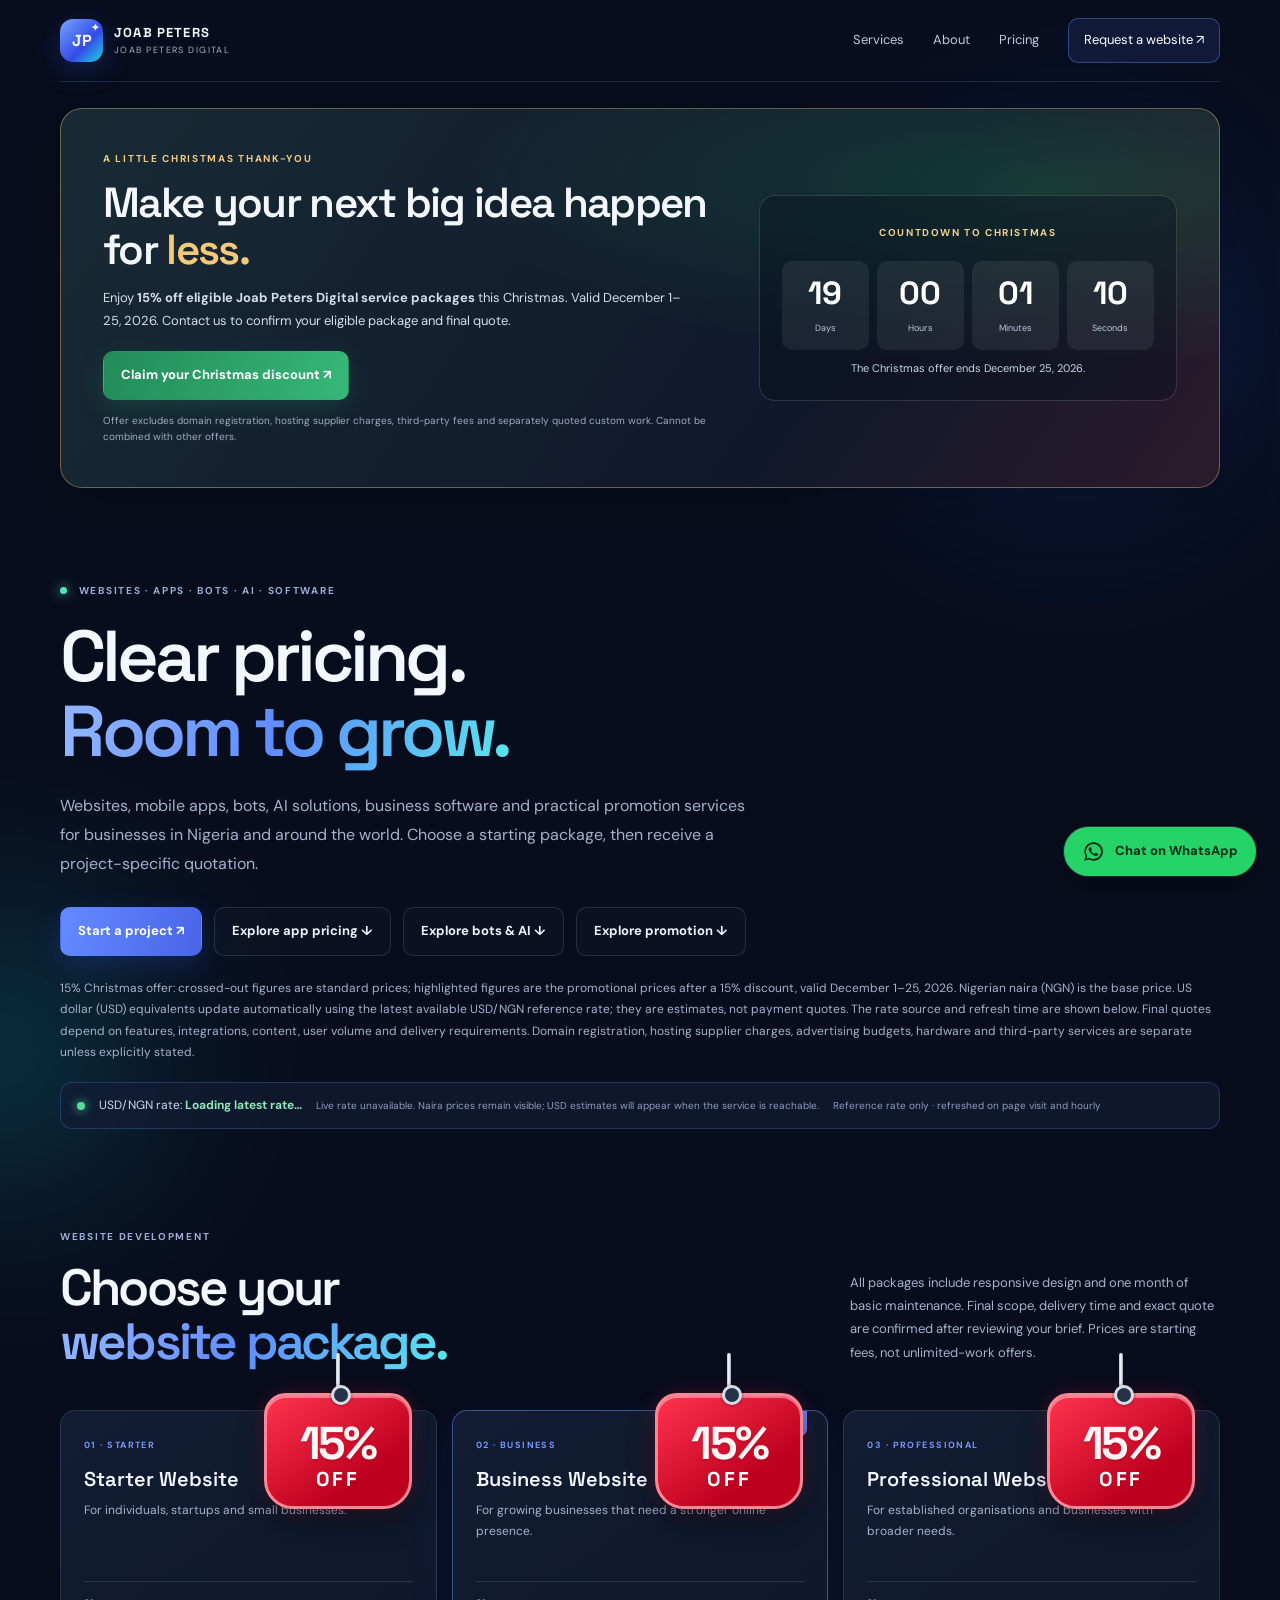
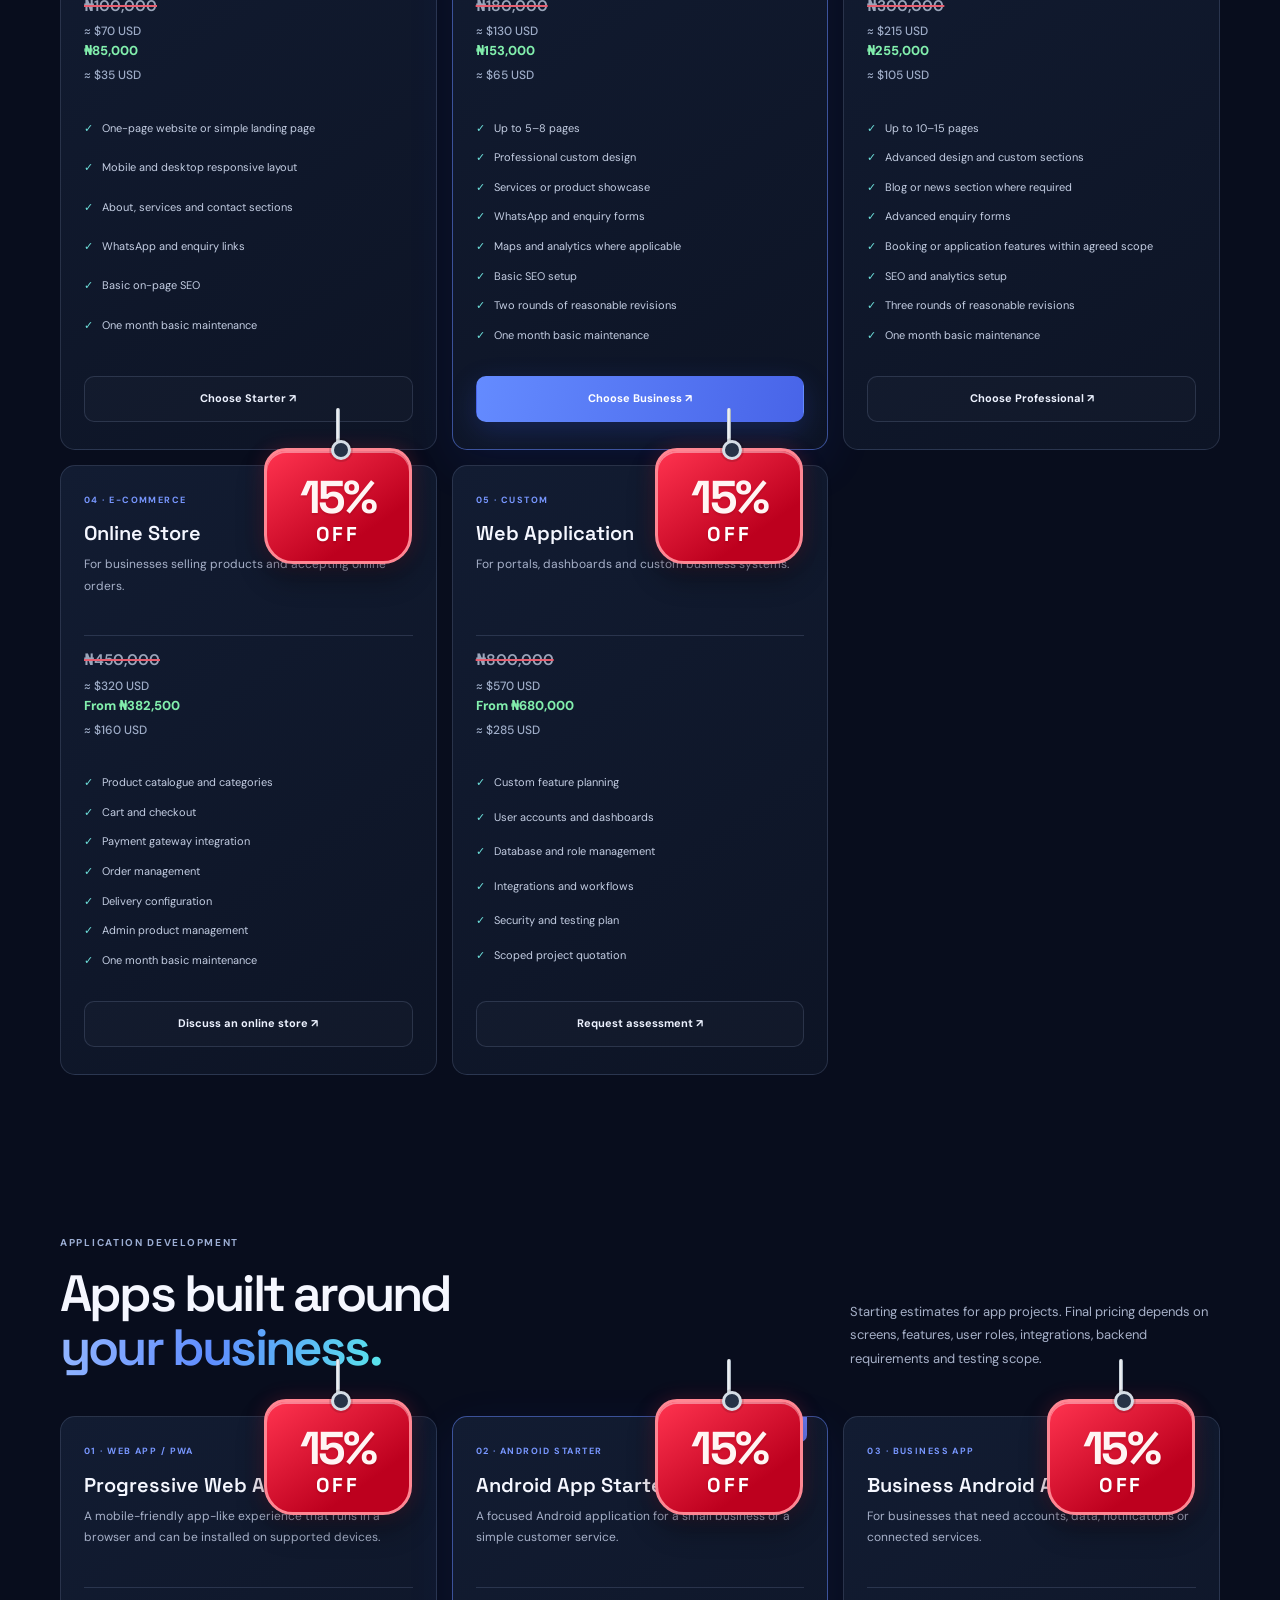
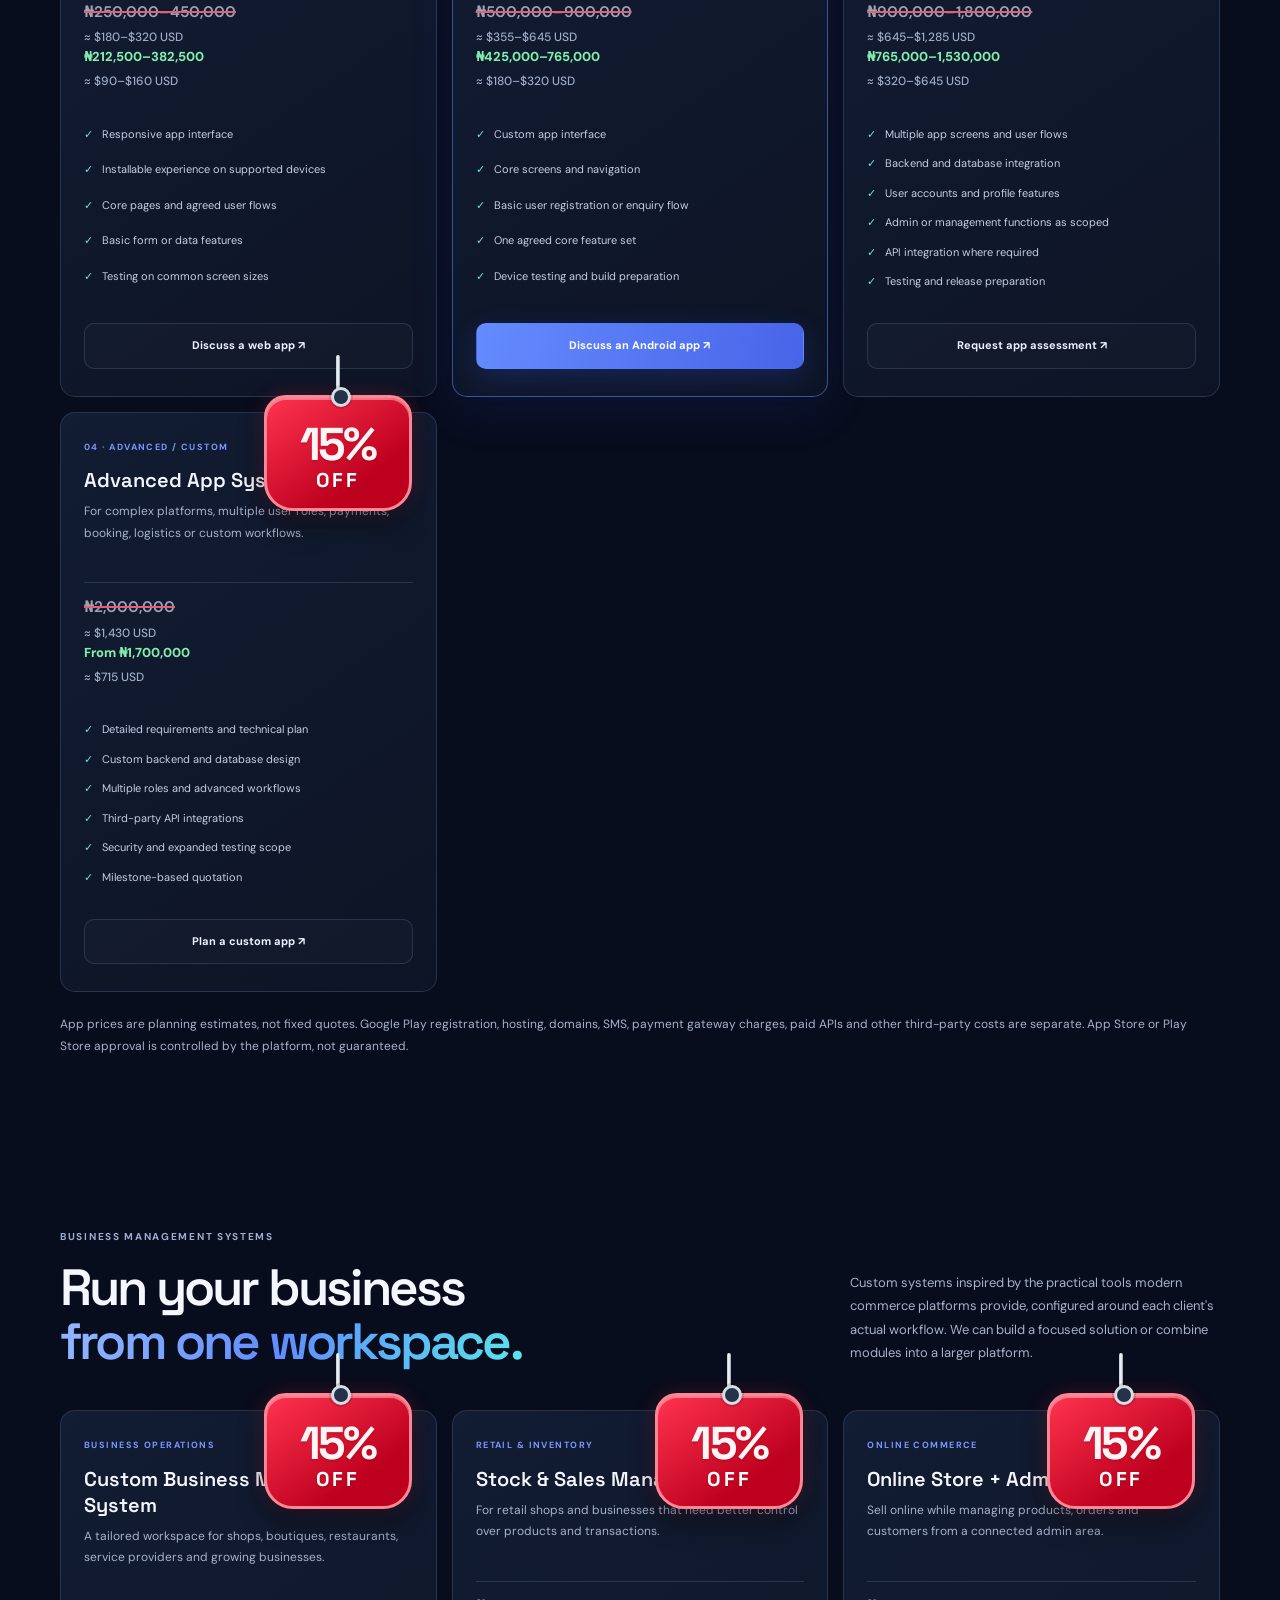
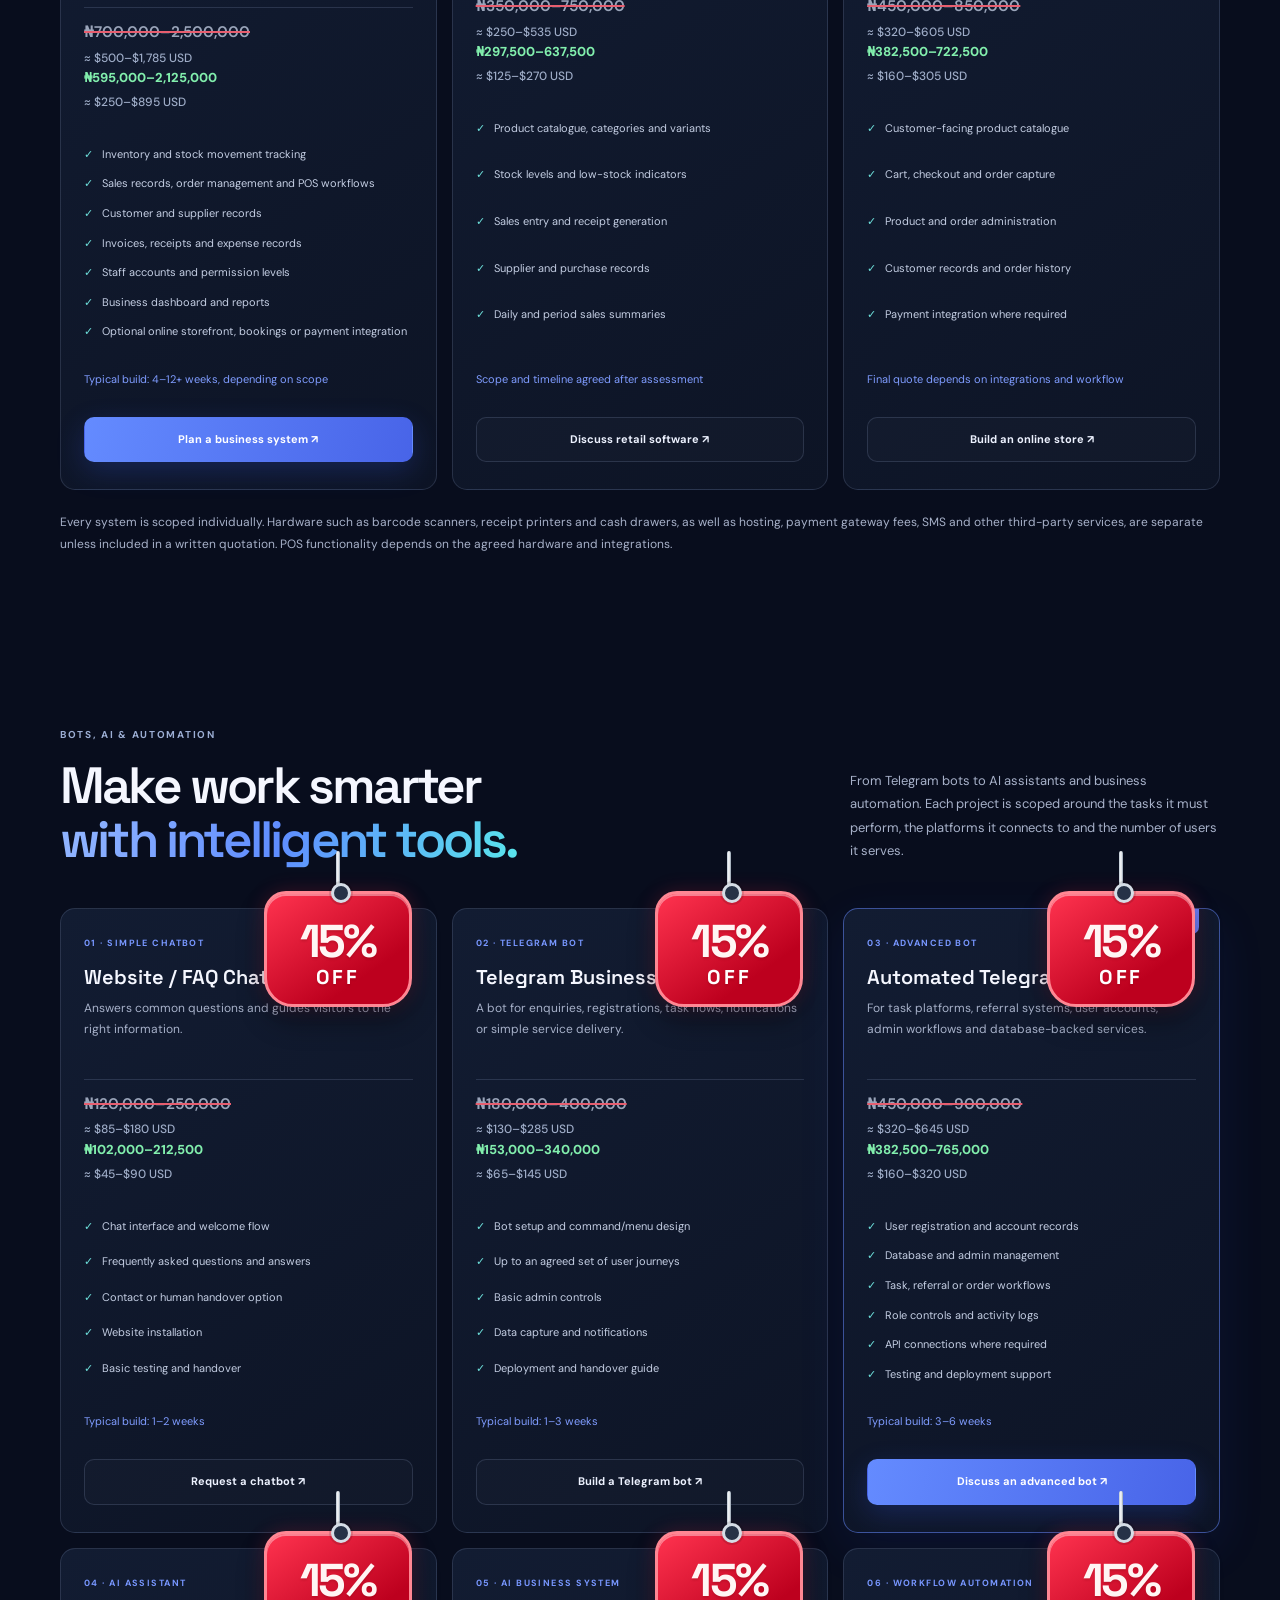
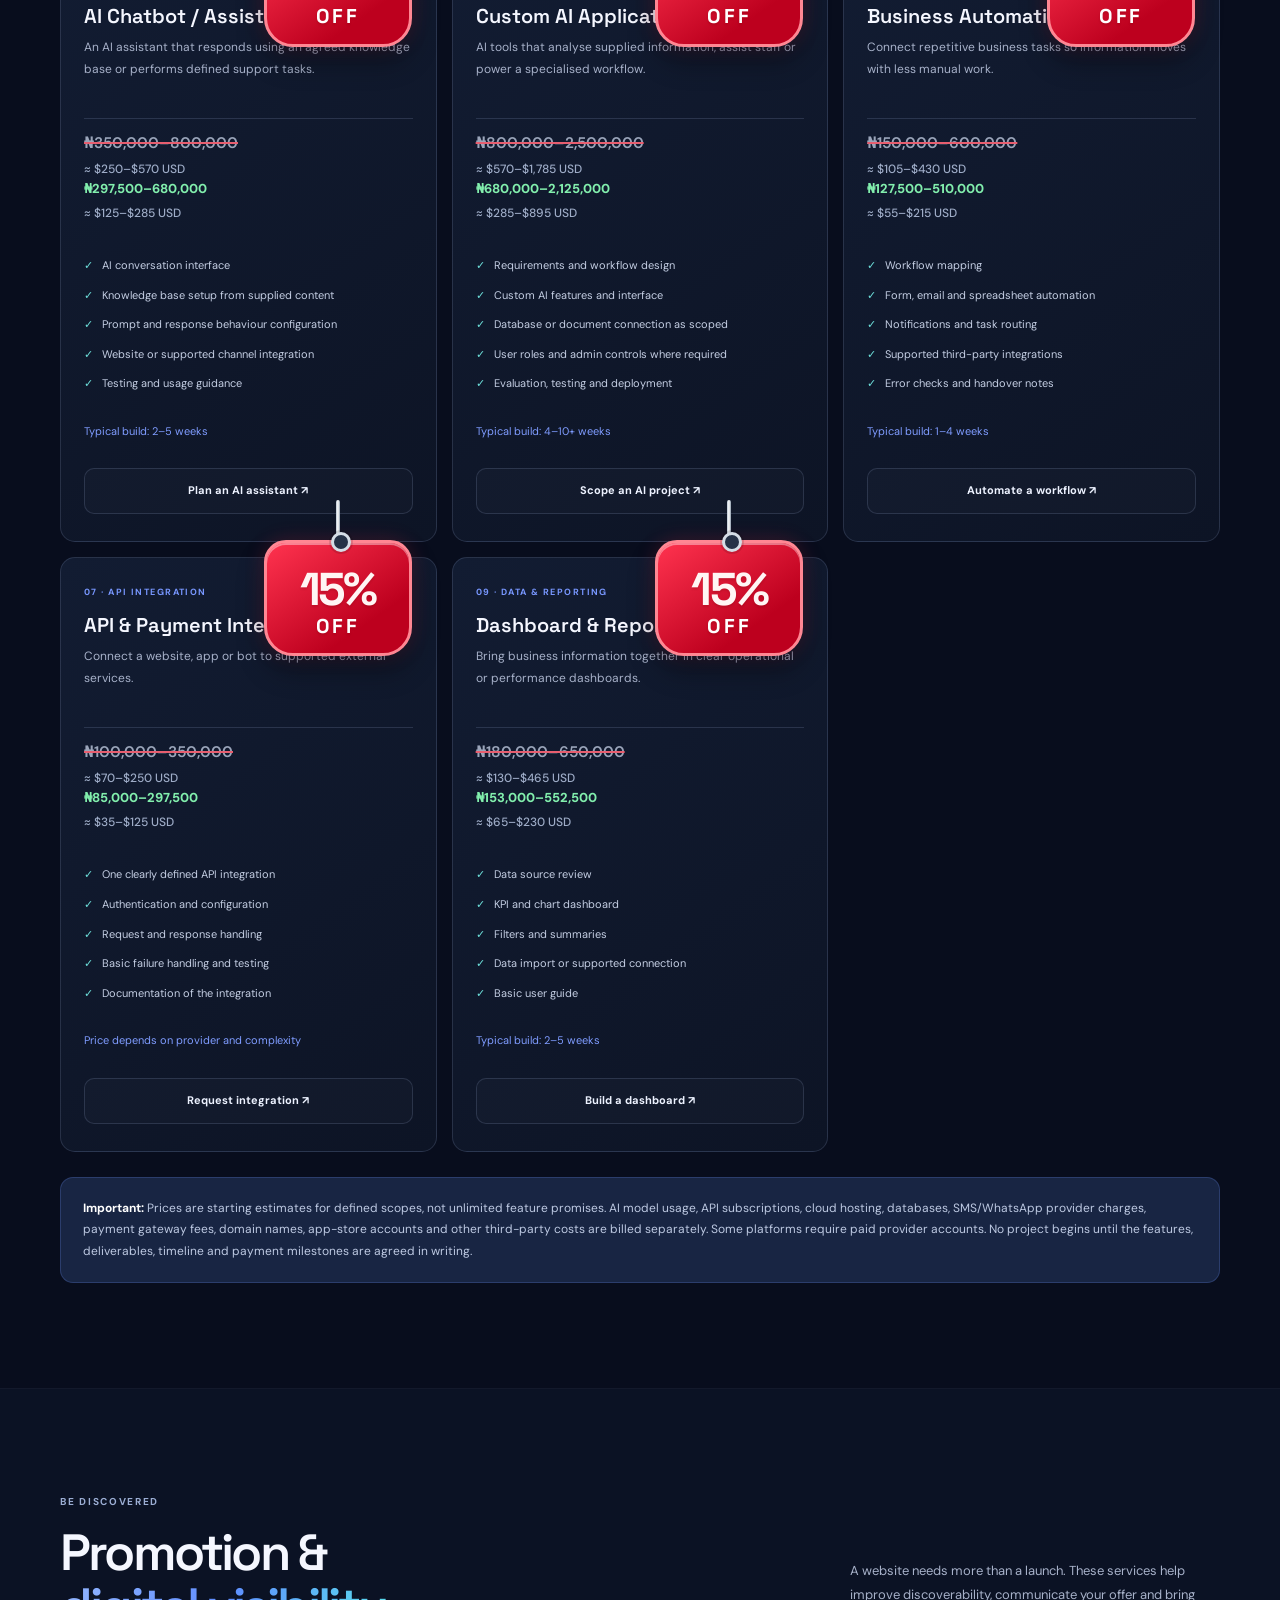
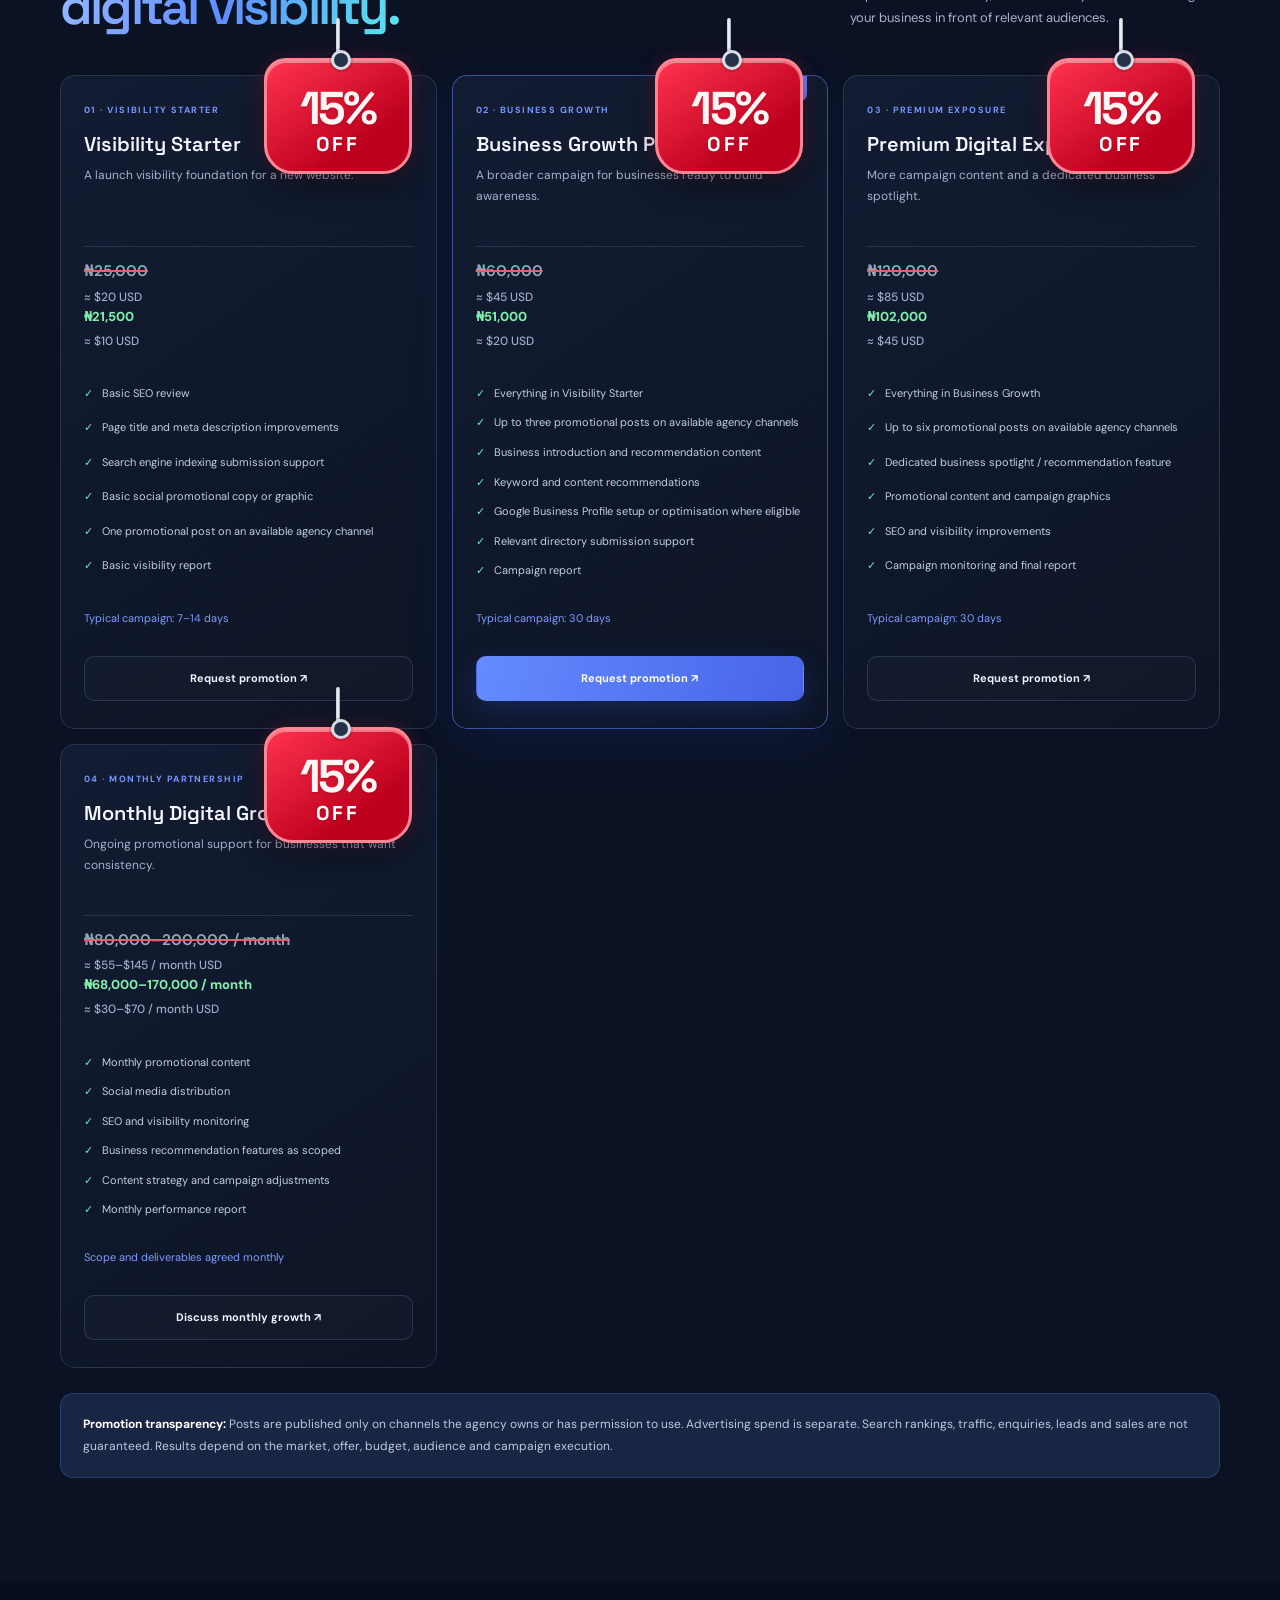
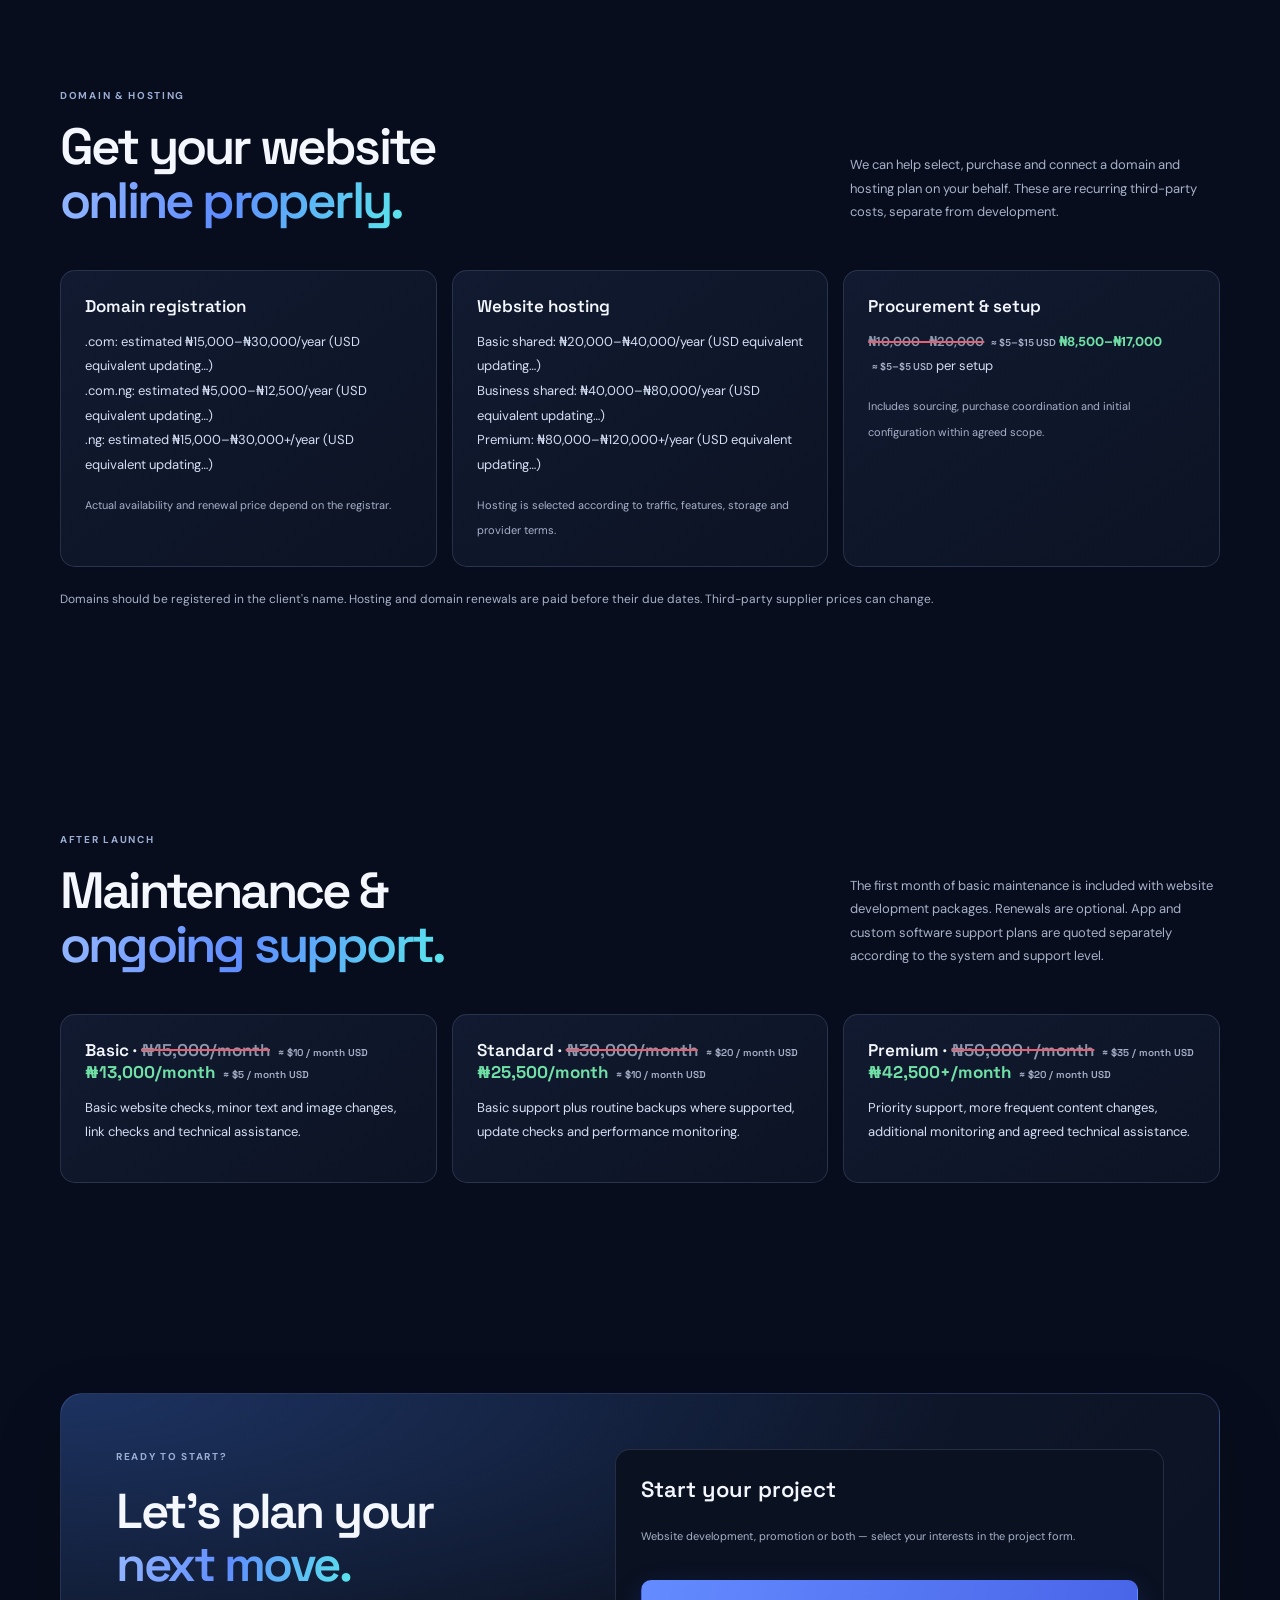
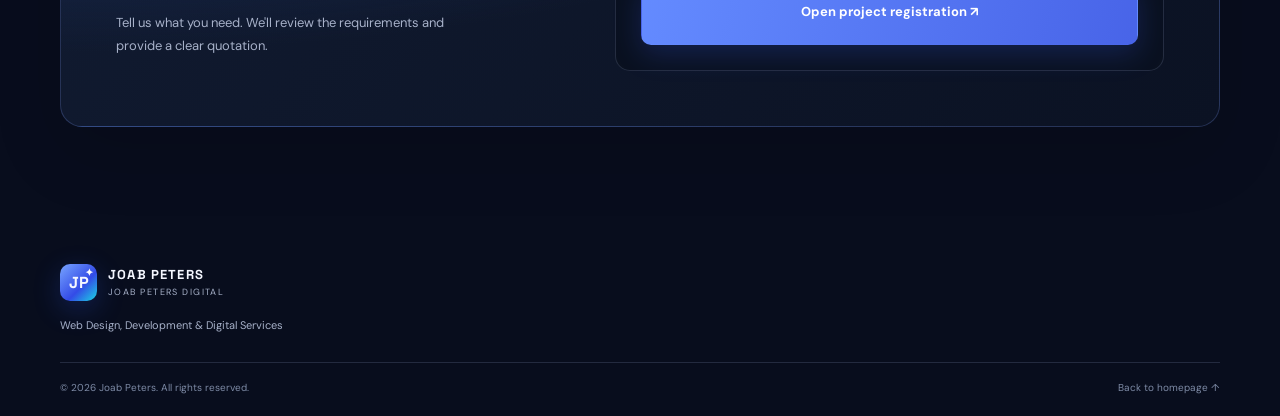
==== commit 1b735d73: "Make domain and hosting USD estimates exchange-rate aware" ====
--- a/pricing.html
+++ b/pricing.html
@@ -30,7 +30,7 @@
 <article class="price-card price-featured"><span class="discount-hanger" aria-label="15 percent off">15%<small>OFF</small></span><span class="popular-tag">RECOMMENDED</span><span class="price-label">02 · BUSINESS GROWTH</span><h3>Business Growth Promotion</h3><p class="price-desc">A broader campaign for businesses ready to build awareness.</p><div class="price-value"><del class="original-price">₦60,000</del><small class="price-usd">≈ $45 USD</small><strong class="discounted-price">₦51,000</strong><small class="price-usd price-usd-sale">≈ $20 USD</small></div><ul><li>Everything in Visibility Starter</li><li>Up to three promotional posts on available agency channels</li><li>Business introduction and recommendation content</li><li>Keyword and content recommendations</li><li>Google Business Profile setup or optimisation where eligible</li><li>Relevant directory submission support</li><li>Campaign report</li></ul><p class="package-duration">Typical campaign: 30 days</p><a class="button button-primary" href="request.html">Request promotion ↗</a></article>
 <article class="price-card"><span class="discount-hanger" aria-label="15 percent off">15%<small>OFF</small></span><span class="price-label">03 · PREMIUM EXPOSURE</span><h3>Premium Digital Exposure</h3><p class="price-desc">More campaign content and a dedicated business spotlight.</p><div class="price-value"><del class="original-price">₦120,000</del><small class="price-usd">≈ $85 USD</small><strong class="discounted-price">₦102,000</strong><small class="price-usd price-usd-sale">≈ $45 USD</small></div><ul><li>Everything in Business Growth</li><li>Up to six promotional posts on available agency channels</li><li>Dedicated business spotlight / recommendation feature</li><li>Promotional content and campaign graphics</li><li>SEO and visibility improvements</li><li>Campaign monitoring and final report</li></ul><p class="package-duration">Typical campaign: 30 days</p><a class="button button-outline" href="request.html">Request promotion ↗</a></article>
 <article class="price-card"><span class="discount-hanger" aria-label="15 percent off">15%<small>OFF</small></span><span class="price-label">04 · MONTHLY PARTNERSHIP</span><h3>Monthly Digital Growth</h3><p class="price-desc">Ongoing promotional support for businesses that want consistency.</p><div class="price-value"><del class="original-price">₦80,000–200,000 / month</del><small class="price-usd">≈ $55–$145 / month USD</small><strong class="discounted-price">₦68,000–170,000 / month</strong><small class="price-usd price-usd-sale">≈ $30–$70 / month USD</small></div><ul><li>Monthly promotional content</li><li>Social media distribution</li><li>SEO and visibility monitoring</li><li>Business recommendation features as scoped</li><li>Content strategy and campaign adjustments</li><li>Monthly performance report</li></ul><p class="package-duration">Scope and deliverables agreed monthly</p><a class="button button-outline" href="request.html">Discuss monthly growth ↗</a></article></div><div class="promotion-disclaimer"><b>Promotion transparency:</b> Posts are published only on channels the agency owns or has permission to use. Advertising spend is separate. Search rankings, traffic, enquiries, leads and sales are not guaranteed. Results depend on the market, offer, budget, audience and campaign execution.</div></div></section>
-<section class="section-wrap section"><div class="section-heading"><div><p class="eyebrow">DOMAIN & HOSTING</p><h2>Get your website<br><span class="gradient-text">online properly.</span></h2></div><p>We can help select, purchase and connect a domain and hosting plan on your behalf. These are recurring third-party costs, separate from development.</p></div><div class="support-grid"><article class="support-card"><h3>Domain registration</h3><p>.com: estimated ₦15,000–₦30,000/year (≈ $10–$20 USD)<br>.com.ng: estimated ₦5,000–₦12,500/year (≈ $5–$10 USD)<br>.ng: estimated ₦15,000–₦30,000+/year (≈ $10–$20 USD)</p><small>Actual availability and renewal price depend on the registrar.</small></article><article class="support-card"><h3>Website hosting</h3><p>Basic shared: ₦20,000–₦40,000/year (≈ $15–$30 USD)<br>Business shared: ₦40,000–₦80,000/year (≈ $30–$55 USD)<br>Premium: ₦80,000–₦120,000+/year (≈ $55–$85 USD)</p><small>Hosting is selected according to traffic, features, storage and provider terms.</small></article><article class="support-card"><h3>Procurement & setup</h3><p><del class="original-price">₦10,000–₦20,000</del> <small class="price-usd">≈ $5–$15 USD</small> <strong class="discounted-price">₦8,500–₦17,000</strong> <small class="price-usd price-usd-sale">≈ $5–$5 USD</small> per setup</p><small>Includes sourcing, purchase coordination and initial configuration within agreed scope.</small></article></div><p class="pricing-footnote">Domains should be registered in the client's name. Hosting and domain renewals are paid before their due dates. Third-party supplier prices can change.</p></section>
+<section class="section-wrap section"><div class="section-heading"><div><p class="eyebrow">DOMAIN & HOSTING</p><h2>Get your website<br><span class="gradient-text">online properly.</span></h2></div><p>We can help select, purchase and connect a domain and hosting plan on your behalf. These are recurring third-party costs, separate from development.</p></div><div class="support-grid"><article class="support-card"><h3>Domain registration</h3><p>.com: estimated ₦15,000–₦30,000/year (<span class="fx-inline" data-ngn-min="15000" data-ngn-max="30000">USD equivalent updating…</span>)<br>.com.ng: estimated ₦5,000–₦12,500/year (<span class="fx-inline" data-ngn-min="5000" data-ngn-max="12500">USD equivalent updating…</span>)<br>.ng: estimated ₦15,000–₦30,000+/year (<span class="fx-inline" data-ngn-min="15000" data-ngn-max="30000">USD equivalent updating…</span>)</p><small>Actual availability and renewal price depend on the registrar.</small></article><article class="support-card"><h3>Website hosting</h3><p>Basic shared: ₦20,000–₦40,000/year (<span class="fx-inline" data-ngn-min="20000" data-ngn-max="40000">USD equivalent updating…</span>)<br>Business shared: ₦40,000–₦80,000/year (<span class="fx-inline" data-ngn-min="40000" data-ngn-max="80000">USD equivalent updating…</span>)<br>Premium: ₦80,000–₦120,000+/year (<span class="fx-inline" data-ngn-min="80000" data-ngn-max="120000">USD equivalent updating…</span>)</p><small>Hosting is selected according to traffic, features, storage and provider terms.</small></article><article class="support-card"><h3>Procurement & setup</h3><p><del class="original-price">₦10,000–₦20,000</del> <small class="price-usd">≈ $5–$15 USD</small> <strong class="discounted-price">₦8,500–₦17,000</strong> <small class="price-usd price-usd-sale">≈ $5–$5 USD</small> per setup</p><small>Includes sourcing, purchase coordination and initial configuration within agreed scope.</small></article></div><p class="pricing-footnote">Domains should be registered in the client's name. Hosting and domain renewals are paid before their due dates. Third-party supplier prices can change.</p></section>
 <section class="section-wrap section"><div class="section-heading"><div><p class="eyebrow">AFTER LAUNCH</p><h2>Maintenance &<br><span class="gradient-text">ongoing support.</span></h2></div><p>The first month of basic maintenance is included with website development packages. Renewals are optional. App and custom software support plans are quoted separately according to the system and support level.</p></div><div class="support-grid"><article class="support-card"><h3>Basic · <del class="original-price">₦15,000/month</del> <small class="price-usd">≈ $10 / month USD</small> <strong class="discounted-price">₦13,000/month</strong> <small class="price-usd price-usd-sale">≈ $5 / month USD</small></h3><p>Basic website checks, minor text and image changes, link checks and technical assistance.</p></article><article class="support-card"><h3>Standard · <del class="original-price">₦30,000/month</del> <small class="price-usd">≈ $20 / month USD</small> <strong class="discounted-price">₦25,500/month</strong> <small class="price-usd price-usd-sale">≈ $10 / month USD</small></h3><p>Basic support plus routine backups where supported, update checks and performance monitoring.</p></article><article class="support-card"><h3>Premium · <del class="original-price">₦50,000+/month</del> <small class="price-usd">≈ $35 / month USD</small> <strong class="discounted-price">₦42,500+/month</strong> <small class="price-usd price-usd-sale">≈ $20 / month USD</small></h3><p>Priority support, more frequent content changes, additional monitoring and agreed technical assistance.</p></article></div></section>
 <section class="section-wrap section"><div class="contact-panel"><div class="contact-copy"><p class="eyebrow">READY TO START?</p><h2>Let's plan your<br><span class="gradient-text">next move.</span></h2><p>Tell us what you need. We'll review the requirements and provide a clear quotation.</p></div><div class="contact-form"><h3>Start your project</h3><p>Website development, promotion or both — select your interests in the project form.</p><a class="button button-primary" href="request.html">Open project registration ↗</a></div></div></section></main>
 <a class="whatsapp-float" href="https://wa.me/2348167224874?text=Hello%20Joab%20Peters%20Digital%2C%20I%27d%20like%20to%20make%20an%20enquiry." target="_blank" rel="noopener noreferrer" aria-label="Chat with Joab Peters Digital on WhatsApp"><svg viewBox="0 0 32 32" aria-hidden="true"><path d="M16.02 3.2A12.7 12.7 0 0 0 5.1 22.37L3.3 28.9l6.7-1.76A12.8 12.8 0 1 0 16.02 3.2Zm0 23.3c-1.9 0-3.77-.5-5.4-1.48l-.39-.23-3.98 1.04 1.06-3.87-.25-.4a10.5 10.5 0 1 1 8.96 4.94Zm5.77-7.87c-.32-.16-1.9-.94-2.2-1.05-.3-.11-.52-.16-.74.16-.22.32-.84 1.05-1.03 1.27-.19.21-.38.24-.7.08-.32-.16-1.36-.5-2.6-1.6-.96-.86-1.61-1.92-1.8-2.24-.19-.32-.02-.5.14-.66.14-.14.32-.38.48-.57.16-.19.21-.32.32-.54.11-.21.05-.4-.03-.56-.08-.16-.73-1.75-1-2.4-.26-.63-.53-.55-.73-.56h-.63c-.22 0-.57.08-.87.4-.3.32-1.14 1.11-1.14 2.7s1.17 3.13 1.33 3.34c.16.21 2.3 3.52 5.58 4.94.78.34 1.39.55 1.86.7.78.25 1.49.22 2.05.13.63-.1 1.9-.78 2.17-1.54.27-.76.27-1.4.19-1.54-.08-.13-.29-.21-.61-.37Z"/></svg><span>Chat on WhatsApp</span></a>
--- a/styles.css
+++ b/styles.css
@@ -288,3 +288,7 @@
 /* Clear dual-currency pricing and 50% offer presentation */
 .price-usd{display:block;color:#aebbd4;font-size:11px;font-weight:600;line-height:1.35;margin-top:3px}.price-usd-sale{color:#8ce9b6;font-size:12px}.price-value .original-price{color:#aab5ca}.price-value .discounted-price{color:#82efad}.support-card .price-usd{display:inline-block;margin-left:4px;font-size:10px}.support-card h3 .price-usd{display:inline-block;font-size:10px;font-weight:600}.price-card .discount-hanger{pointer-events:none}
 @media(max-width:600px){.price-usd{font-size:10px}.price-usd-sale{font-size:11px}}
+
+/* 15% offer and live exchange-rate display */
+.discount-hanger{font-size:46px}.discount-hanger small{font-size:20px}
+.fx-rate-panel{display:flex;align-items:center;flex-wrap:wrap;gap:9px 14px;margin:18px 0 0;padding:13px 16px;border:1px solid rgba(110,150,255,.24);border-radius:12px;background:rgba(18,29,52,.72);color:#cbd7ef;font-size:12px}.fx-rate-panel strong{color:#8ce9b6;font-variant-numeric:tabular-nums}.fx-rate-panel small{color:#8e9db9;font-size:10px}.fx-live-dot{width:8px;height:8px;border-radius:50%;background:#55d99a;box-shadow:0 0 10px #55d99a;flex:none}@media(max-width:600px){.fx-rate-panel{align-items:flex-start;flex-direction:column;gap:5px}}
